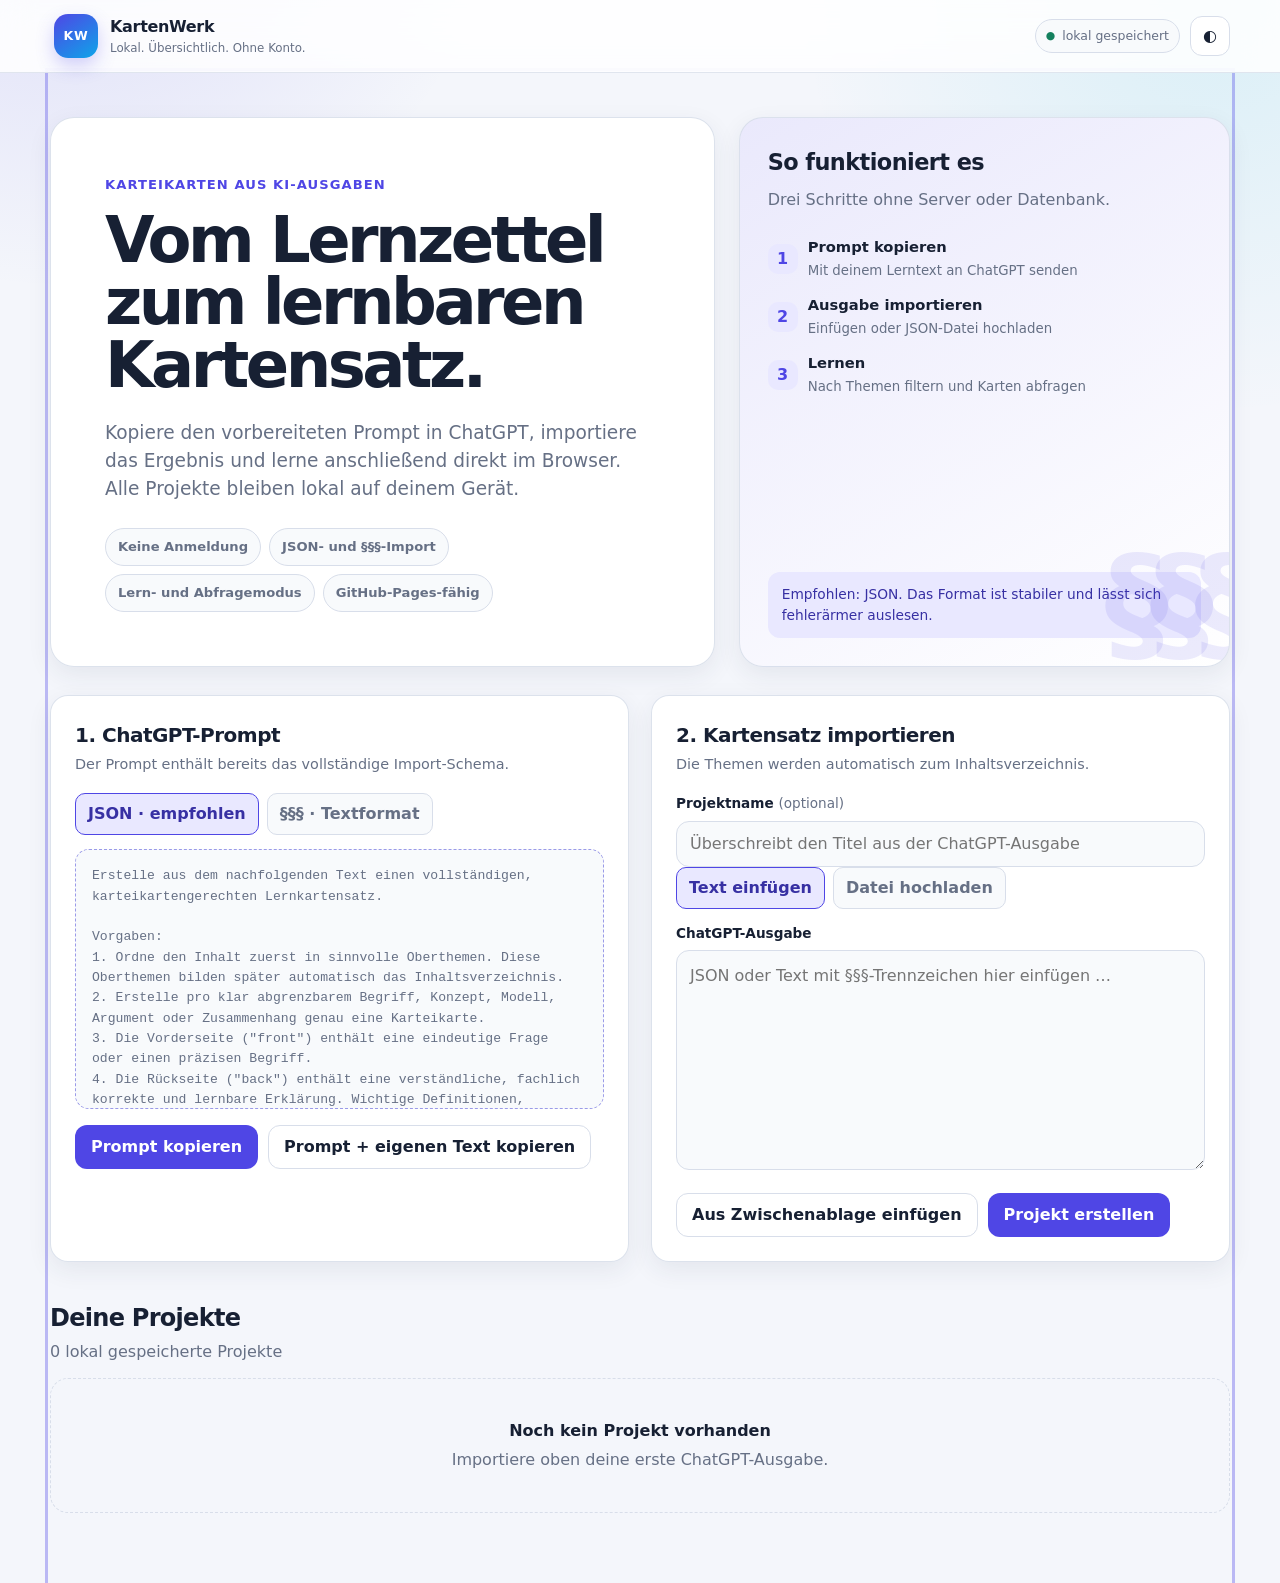
==== index.html @ 31caf68a "Add files via upload" ====
<!doctype html>
<html lang="de">
<head>
  <meta charset="utf-8">
  <meta name="viewport" content="width=device-width, initial-scale=1">
  <meta name="theme-color" content="#111827">
  <meta name="description" content="Lokale Karteikarten aus ChatGPT-Ausgaben erstellen, ordnen und lernen.">
  <title>KartenWerk – lokale Karteikarten</title>
  <link rel="stylesheet" href="styles.css">
</head>
<body>
  <div class="app-shell">
    <header class="topbar">
      <button class="brand" id="homeButton" type="button" aria-label="Zur Startseite">
        <span class="brand-mark" aria-hidden="true">KW</span>
        <span>
          <strong>KartenWerk</strong>
          <small>Lokal. Übersichtlich. Ohne Konto.</small>
        </span>
      </button>
      <div class="topbar-actions">
        <span class="storage-badge" title="Alle Daten bleiben in diesem Browser">
          <span aria-hidden="true">●</span> lokal gespeichert
        </span>
        <button class="icon-button" id="themeToggle" type="button" aria-label="Farbschema wechseln" title="Farbschema wechseln">◐</button>
      </div>
    </header>

    <main id="app" tabindex="-1"></main>
  </div>

  <div class="toast-region" id="toastRegion" aria-live="polite" aria-atomic="true"></div>

  <dialog id="confirmDialog" class="dialog">
    <form method="dialog" class="dialog-card">
      <h2 id="confirmTitle">Bestätigen</h2>
      <p id="confirmMessage"></p>
      <div class="dialog-actions">
        <button class="button ghost" value="cancel">Abbrechen</button>
        <button class="button danger" value="confirm">Löschen</button>
      </div>
    </form>
  </dialog>

  <noscript>
    <div class="noscript">Diese Anwendung benötigt JavaScript.</div>
  </noscript>
  <script src="app.js" defer></script>
</body>
</html>
---- styles.css ----
:root {
  color-scheme: light;
  --bg: #f4f6fb;
  --surface: #ffffff;
  --surface-2: #eef2ff;
  --surface-3: #f8fafc;
  --text: #172033;
  --muted: #667085;
  --line: #d8deea;
  --primary: #4f46e5;
  --primary-strong: #3730a3;
  --primary-soft: #e9e8ff;
  --success: #14805e;
  --success-soft: #e5f7f0;
  --danger: #c23b45;
  --danger-soft: #fff0f1;
  --warning: #9a6700;
  --warning-soft: #fff7d6;
  --shadow: 0 18px 50px rgba(37, 48, 80, 0.10);
  --shadow-soft: 0 8px 24px rgba(37, 48, 80, 0.08);
  --radius-xl: 24px;
  --radius-lg: 18px;
  --radius-md: 13px;
  --radius-sm: 9px;
  --content: 1180px;
  --transition: 180ms ease;
}

:root[data-theme="dark"] {
  color-scheme: dark;
  --bg: #0e1420;
  --surface: #151d2c;
  --surface-2: #20274a;
  --surface-3: #111827;
  --text: #f3f5fa;
  --muted: #aab3c5;
  --line: #303a4f;
  --primary: #8b83ff;
  --primary-strong: #b9b4ff;
  --primary-soft: #29265b;
  --success: #58d0a6;
  --success-soft: #153c32;
  --danger: #ff8690;
  --danger-soft: #48242a;
  --warning: #ffd166;
  --warning-soft: #443914;
  --shadow: 0 18px 50px rgba(0, 0, 0, 0.28);
  --shadow-soft: 0 8px 24px rgba(0, 0, 0, 0.20);
}

* { box-sizing: border-box; }
html { min-height: 100%; scroll-behavior: smooth; }
body {
  min-height: 100vh;
  margin: 0;
  background:
    radial-gradient(circle at 5% -10%, color-mix(in srgb, var(--primary) 16%, transparent), transparent 28rem),
    radial-gradient(circle at 95% 0%, color-mix(in srgb, #06b6d4 11%, transparent), transparent 26rem),
    var(--bg);
  color: var(--text);
  font-family: Inter, ui-sans-serif, system-ui, -apple-system, BlinkMacSystemFont, "Segoe UI", sans-serif;
  line-height: 1.5;
}
button, input, textarea, select { font: inherit; }
button { color: inherit; }
button:focus-visible, input:focus-visible, textarea:focus-visible, select:focus-visible, [tabindex]:focus-visible {
  outline: 3px solid color-mix(in srgb, var(--primary) 35%, transparent);
  outline-offset: 2px;
}

.app-shell { min-height: 100vh; }
.topbar {
  position: sticky;
  z-index: 30;
  top: 0;
  display: flex;
  align-items: center;
  justify-content: space-between;
  min-height: 72px;
  padding: 10px max(20px, calc((100vw - var(--content)) / 2));
  border-bottom: 1px solid color-mix(in srgb, var(--line) 78%, transparent);
  background: color-mix(in srgb, var(--surface) 86%, transparent);
  backdrop-filter: blur(16px);
}
.brand {
  display: flex;
  align-items: center;
  gap: 12px;
  padding: 4px;
  border: 0;
  background: none;
  cursor: pointer;
  text-align: left;
}
.brand-mark {
  display: grid;
  width: 44px;
  height: 44px;
  place-items: center;
  border-radius: 14px;
  background: linear-gradient(145deg, var(--primary), #0ea5e9);
  color: white;
  font-size: 0.78rem;
  font-weight: 900;
  letter-spacing: 0.06em;
  box-shadow: 0 8px 18px color-mix(in srgb, var(--primary) 25%, transparent);
}
.brand strong, .brand small { display: block; }
.brand strong { font-size: 1rem; letter-spacing: -0.02em; }
.brand small { margin-top: 1px; color: var(--muted); font-size: 0.74rem; }
.topbar-actions { display: flex; align-items: center; gap: 10px; }
.storage-badge {
  display: inline-flex;
  align-items: center;
  gap: 7px;
  padding: 7px 10px;
  border: 1px solid var(--line);
  border-radius: 999px;
  background: var(--surface-3);
  color: var(--muted);
  font-size: 0.78rem;
}
.storage-badge span { color: var(--success); font-size: 0.68rem; }
.icon-button {
  display: grid;
  width: 40px;
  height: 40px;
  place-items: center;
  border: 1px solid var(--line);
  border-radius: 12px;
  background: var(--surface);
  cursor: pointer;
  transition: transform var(--transition), border-color var(--transition), background var(--transition);
}
.icon-button:hover { transform: translateY(-1px); border-color: var(--primary); background: var(--primary-soft); }

main {
  width: min(var(--content), calc(100% - 32px));
  margin: 0 auto;
  padding: 44px 0 70px;
}

.hero {
  display: grid;
  grid-template-columns: minmax(0, 1.15fr) minmax(300px, 0.85fr);
  gap: 24px;
  align-items: stretch;
  margin-bottom: 28px;
}
.hero-copy, .hero-card, .panel, .project-card, .study-shell {
  border: 1px solid color-mix(in srgb, var(--line) 88%, transparent);
  background: color-mix(in srgb, var(--surface) 97%, transparent);
  box-shadow: var(--shadow-soft);
}
.hero-copy {
  padding: clamp(28px, 5vw, 54px);
  border-radius: var(--radius-xl);
}
.eyebrow {
  display: inline-flex;
  gap: 7px;
  align-items: center;
  margin: 0 0 14px;
  color: var(--primary);
  font-size: 0.82rem;
  font-weight: 800;
  letter-spacing: 0.08em;
  text-transform: uppercase;
}
.hero h1 {
  max-width: 780px;
  margin: 0;
  font-size: clamp(2.1rem, 5vw, 4.6rem);
  line-height: 0.98;
  letter-spacing: -0.055em;
}
.hero-copy > p:not(.eyebrow) {
  max-width: 670px;
  margin: 22px 0 0;
  color: var(--muted);
  font-size: clamp(1rem, 1.6vw, 1.16rem);
}
.hero-pills { display: flex; flex-wrap: wrap; gap: 8px; margin-top: 26px; }
.pill {
  padding: 8px 12px;
  border: 1px solid var(--line);
  border-radius: 999px;
  background: var(--surface-3);
  color: var(--muted);
  font-size: 0.82rem;
  font-weight: 700;
}
.hero-card {
  position: relative;
  overflow: hidden;
  display: flex;
  min-height: 310px;
  flex-direction: column;
  justify-content: space-between;
  padding: 28px;
  border-radius: var(--radius-xl);
  background:
    linear-gradient(150deg, color-mix(in srgb, var(--primary) 12%, var(--surface)), var(--surface));
}
.hero-card::after {
  content: "§§§";
  position: absolute;
  right: -10px;
  bottom: -34px;
  color: color-mix(in srgb, var(--primary) 11%, transparent);
  font-size: 8rem;
  font-weight: 900;
  letter-spacing: -0.15em;
  pointer-events: none;
}
.hero-card h2 { margin: 0 0 8px; font-size: 1.4rem; letter-spacing: -0.025em; }
.hero-card p { margin: 0; color: var(--muted); }
.flow-list { display: grid; gap: 12px; margin-top: 24px; }
.flow-item { display: grid; grid-template-columns: 30px 1fr; gap: 10px; align-items: center; }
.flow-number {
  display: grid;
  width: 30px;
  height: 30px;
  place-items: center;
  border-radius: 10px;
  background: var(--primary-soft);
  color: var(--primary);
  font-weight: 900;
}
.flow-item strong { display: block; font-size: 0.92rem; }
.flow-item small { color: var(--muted); }

.grid-2 { display: grid; grid-template-columns: repeat(2, minmax(0, 1fr)); gap: 22px; }
.panel { padding: 24px; border-radius: var(--radius-lg); }
.panel-header { display: flex; align-items: flex-start; justify-content: space-between; gap: 16px; margin-bottom: 18px; }
.panel-header h2, .panel-header h3 { margin: 0; font-size: 1.25rem; letter-spacing: -0.025em; }
.panel-header p { margin: 4px 0 0; color: var(--muted); font-size: 0.9rem; }
.label { display: block; margin-bottom: 7px; font-size: 0.85rem; font-weight: 800; }
.input, .textarea, .select {
  width: 100%;
  border: 1px solid var(--line);
  border-radius: var(--radius-md);
  background: var(--surface-3);
  color: var(--text);
  transition: border-color var(--transition), box-shadow var(--transition), background var(--transition);
}
.input, .select { min-height: 46px; padding: 10px 13px; }
.textarea { min-height: 220px; resize: vertical; padding: 13px; line-height: 1.55; }
.input:hover, .textarea:hover, .select:hover { border-color: color-mix(in srgb, var(--primary) 45%, var(--line)); }
.input:focus, .textarea:focus, .select:focus { border-color: var(--primary); background: var(--surface); }
.field + .field { margin-top: 15px; }
.field-help { margin: 7px 0 0; color: var(--muted); font-size: 0.8rem; }

.button-row { display: flex; flex-wrap: wrap; gap: 10px; margin-top: 16px; }
.button {
  display: inline-flex;
  min-height: 43px;
  align-items: center;
  justify-content: center;
  gap: 8px;
  padding: 9px 15px;
  border: 1px solid transparent;
  border-radius: 12px;
  background: var(--primary);
  color: white;
  font-weight: 800;
  cursor: pointer;
  text-decoration: none;
  transition: transform var(--transition), filter var(--transition), background var(--transition), border-color var(--transition);
}
.button:hover { transform: translateY(-1px); filter: brightness(1.05); }
.button:active { transform: translateY(0); }
.button.secondary { background: var(--text); color: var(--surface); }
.button.ghost { border-color: var(--line); background: var(--surface); color: var(--text); }
.button.soft { background: var(--primary-soft); color: var(--primary-strong); }
.button.success { background: var(--success); }
.button.danger { background: var(--danger); }
.button.small { min-height: 36px; padding: 7px 11px; border-radius: 10px; font-size: 0.84rem; }
.button:disabled { opacity: 0.48; cursor: not-allowed; transform: none; filter: none; }

.prompt-preview {
  position: relative;
  max-height: 260px;
  overflow: auto;
  padding: 16px;
  border: 1px dashed color-mix(in srgb, var(--primary) 45%, var(--line));
  border-radius: 14px;
  background: var(--surface-3);
  color: var(--muted);
  font: 0.82rem/1.55 ui-monospace, SFMono-Regular, Menlo, Consolas, monospace;
  white-space: pre-wrap;
}
.import-tabs { display: flex; gap: 8px; margin-bottom: 14px; }
.tab-button {
  padding: 8px 12px;
  border: 1px solid var(--line);
  border-radius: 10px;
  background: var(--surface-3);
  color: var(--muted);
  font-weight: 800;
  cursor: pointer;
}
.tab-button.active { border-color: var(--primary); background: var(--primary-soft); color: var(--primary-strong); }
.dropzone {
  display: grid;
  min-height: 220px;
  place-items: center;
  padding: 28px;
  border: 2px dashed var(--line);
  border-radius: 16px;
  background: var(--surface-3);
  text-align: center;
  cursor: pointer;
  transition: border-color var(--transition), background var(--transition);
}
.dropzone.dragging, .dropzone:hover { border-color: var(--primary); background: var(--primary-soft); }
.dropzone strong { display: block; margin-bottom: 5px; }
.dropzone span { color: var(--muted); font-size: 0.86rem; }
.hidden { display: none !important; }

.section-heading { display: flex; align-items: flex-end; justify-content: space-between; gap: 16px; margin: 38px 0 14px; }
.section-heading h2 { margin: 0; font-size: 1.5rem; letter-spacing: -0.03em; }
.section-heading p { margin: 4px 0 0; color: var(--muted); }
.project-grid { display: grid; grid-template-columns: repeat(3, minmax(0, 1fr)); gap: 16px; }
.project-card { display: flex; min-height: 200px; flex-direction: column; padding: 20px; border-radius: var(--radius-lg); }
.project-card-top { display: flex; align-items: flex-start; justify-content: space-between; gap: 12px; }
.project-icon {
  display: grid;
  width: 44px;
  height: 44px;
  place-items: center;
  border-radius: 13px;
  background: var(--primary-soft);
  color: var(--primary);
  font-weight: 900;
}
.project-card h3 { margin: 17px 0 5px; font-size: 1.08rem; letter-spacing: -0.02em; }
.project-meta { margin: 0; color: var(--muted); font-size: 0.84rem; }
.project-card-footer { display: flex; align-items: center; justify-content: space-between; gap: 8px; margin-top: auto; padding-top: 20px; }
.empty-state {
  grid-column: 1 / -1;
  padding: 40px 24px;
  border: 1px dashed var(--line);
  border-radius: var(--radius-lg);
  color: var(--muted);
  text-align: center;
}
.empty-state strong { display: block; margin-bottom: 5px; color: var(--text); }
.kebab {
  width: 34px;
  height: 34px;
  border: 1px solid var(--line);
  border-radius: 10px;
  background: var(--surface-3);
  cursor: pointer;
}

.study-header { display: flex; align-items: flex-start; justify-content: space-between; gap: 20px; margin-bottom: 20px; }
.breadcrumb { margin-bottom: 8px; color: var(--muted); font-size: 0.84rem; }
.breadcrumb button { padding: 0; border: 0; background: none; color: var(--primary); font-weight: 800; cursor: pointer; }
.study-header h1 { margin: 0; font-size: clamp(1.8rem, 4vw, 3rem); letter-spacing: -0.045em; }
.study-header p { margin: 8px 0 0; color: var(--muted); }
.study-layout { display: grid; grid-template-columns: 280px minmax(0, 1fr); gap: 18px; align-items: start; }
.sidebar {
  position: sticky;
  top: 92px;
  overflow: hidden;
  border: 1px solid var(--line);
  border-radius: var(--radius-lg);
  background: var(--surface);
  box-shadow: var(--shadow-soft);
}
.sidebar-head { padding: 17px 17px 12px; border-bottom: 1px solid var(--line); }
.sidebar-head strong { display: block; }
.sidebar-head small { color: var(--muted); }
.toc { max-height: calc(100vh - 230px); overflow: auto; padding: 10px; }
.toc-button {
  display: flex;
  width: 100%;
  align-items: center;
  justify-content: space-between;
  gap: 10px;
  padding: 10px 11px;
  border: 0;
  border-radius: 11px;
  background: transparent;
  color: var(--muted);
  cursor: pointer;
  text-align: left;
}
.toc-button:hover { background: var(--surface-3); color: var(--text); }
.toc-button.active { background: var(--primary-soft); color: var(--primary-strong); font-weight: 800; }
.count-badge { min-width: 26px; padding: 2px 7px; border-radius: 999px; background: color-mix(in srgb, var(--line) 65%, transparent); font-size: 0.75rem; text-align: center; }
.study-shell { padding: clamp(18px, 3vw, 28px); border-radius: var(--radius-xl); }
.study-toolbar { display: flex; flex-wrap: wrap; align-items: center; justify-content: space-between; gap: 12px; margin-bottom: 20px; }
.segmented { display: inline-flex; padding: 4px; border: 1px solid var(--line); border-radius: 13px; background: var(--surface-3); }
.segmented button {
  min-height: 36px;
  padding: 7px 12px;
  border: 0;
  border-radius: 9px;
  background: transparent;
  color: var(--muted);
  font-weight: 800;
  cursor: pointer;
}
.segmented button.active { background: var(--surface); color: var(--text); box-shadow: 0 3px 10px rgba(0,0,0,.08); }
.progress-wrap { flex: 1; min-width: 200px; max-width: 390px; }
.progress-meta { display: flex; justify-content: space-between; margin-bottom: 6px; color: var(--muted); font-size: 0.8rem; }
.progress-track { overflow: hidden; height: 8px; border-radius: 999px; background: var(--surface-3); }
.progress-bar { height: 100%; border-radius: inherit; background: linear-gradient(90deg, var(--primary), #0ea5e9); transition: width 240ms ease; }

.flashcard-stage { perspective: 1300px; }
.flashcard {
  position: relative;
  width: 100%;
  min-height: clamp(360px, 52vh, 540px);
  border: 0;
  background: transparent;
  cursor: pointer;
  transform-style: preserve-3d;
}
.flashcard-inner {
  position: absolute;
  inset: 0;
  transform-style: preserve-3d;
  transition: transform 480ms cubic-bezier(.2,.75,.2,1);
}
.flashcard.flipped .flashcard-inner { transform: rotateY(180deg); }
.card-face {
  position: absolute;
  inset: 0;
  display: flex;
  overflow: auto;
  flex-direction: column;
  align-items: center;
  justify-content: center;
  padding: clamp(28px, 6vw, 70px);
  border: 1px solid var(--line);
  border-radius: 22px;
  background:
    radial-gradient(circle at 90% 0%, color-mix(in srgb, var(--primary) 12%, transparent), transparent 18rem),
    var(--surface);
  box-shadow: var(--shadow);
  backface-visibility: hidden;
  text-align: center;
}
.card-face.back { transform: rotateY(180deg); background: radial-gradient(circle at 10% 0%, color-mix(in srgb, #06b6d4 12%, transparent), transparent 18rem), var(--surface); }
.card-kicker { margin-bottom: 16px; color: var(--primary); font-size: 0.78rem; font-weight: 900; letter-spacing: 0.1em; text-transform: uppercase; }
.card-face h2 { max-width: 760px; margin: 0; font-size: clamp(1.8rem, 5vw, 3.7rem); line-height: 1.1; letter-spacing: -0.04em; }
.card-answer { max-width: 820px; color: var(--text); font-size: clamp(1rem, 2.1vw, 1.28rem); text-align: left; white-space: pre-wrap; }
.card-answer p { margin: 0 0 0.9em; }
.card-answer ul, .card-answer ol { padding-left: 1.3em; }
.card-hint { position: absolute; right: 18px; bottom: 16px; color: var(--muted); font-size: 0.78rem; }
.learn-card .card-face { align-items: flex-start; justify-content: flex-start; text-align: left; }
.learn-card .card-face h2 { margin-bottom: 26px; font-size: clamp(1.7rem, 4vw, 3rem); }
.learn-card .card-answer { max-width: none; width: 100%; }
.study-nav { display: grid; grid-template-columns: 1fr auto 1fr; gap: 10px; align-items: center; margin-top: 18px; }
.study-nav .button:last-child { justify-self: end; }
.card-position { color: var(--muted); font-size: 0.86rem; font-weight: 800; }
.rating-row { display: flex; justify-content: center; gap: 10px; margin-top: 14px; }
.rating-row .button { min-width: 128px; }
.no-cards { display: grid; min-height: 420px; place-items: center; color: var(--muted); text-align: center; }

.manage-list { display: grid; gap: 10px; margin-top: 14px; }
.manage-item {
  display: grid;
  grid-template-columns: minmax(0, 1fr) auto;
  gap: 12px;
  align-items: center;
  padding: 13px 14px;
  border: 1px solid var(--line);
  border-radius: 13px;
  background: var(--surface-3);
}
.manage-item strong, .manage-item small { display: block; }
.manage-item small { margin-top: 2px; overflow: hidden; color: var(--muted); text-overflow: ellipsis; white-space: nowrap; }
.stats-row { display: grid; grid-template-columns: repeat(3, 1fr); gap: 10px; margin-top: 18px; }
.stat { padding: 14px; border: 1px solid var(--line); border-radius: 13px; background: var(--surface-3); }
.stat strong { display: block; font-size: 1.35rem; }
.stat span { color: var(--muted); font-size: 0.78rem; }

.notice { padding: 12px 14px; border-radius: 12px; font-size: 0.86rem; }
.notice.info { background: var(--primary-soft); color: var(--primary-strong); }
.notice.warning { background: var(--warning-soft); color: var(--warning); }
.notice.success { background: var(--success-soft); color: var(--success); }
.code-inline { padding: 2px 6px; border-radius: 6px; background: var(--surface-3); font: 0.9em ui-monospace, monospace; }

.toast-region { position: fixed; z-index: 100; right: 18px; bottom: 18px; display: grid; gap: 9px; width: min(360px, calc(100% - 36px)); }
.toast { padding: 12px 14px; border: 1px solid var(--line); border-radius: 12px; background: var(--surface); box-shadow: var(--shadow); animation: toast-in 220ms ease both; }
.toast strong { display: block; font-size: 0.88rem; }
.toast span { color: var(--muted); font-size: 0.8rem; }
@keyframes toast-in { from { opacity: 0; transform: translateY(8px); } }

.dialog { width: min(460px, calc(100% - 28px)); padding: 0; border: 0; border-radius: 20px; background: transparent; }
.dialog::backdrop { background: rgba(8, 12, 22, 0.56); backdrop-filter: blur(4px); }
.dialog-card { padding: 24px; border: 1px solid var(--line); border-radius: 20px; background: var(--surface); color: var(--text); box-shadow: var(--shadow); }
.dialog-card h2 { margin: 0 0 8px; }
.dialog-card p { margin: 0; color: var(--muted); }
.dialog-actions { display: flex; justify-content: flex-end; gap: 9px; margin-top: 22px; }
.noscript { margin: 20px; padding: 16px; background: var(--danger-soft); color: var(--danger); }

@media (max-width: 960px) {
  .hero, .grid-2 { grid-template-columns: 1fr; }
  .project-grid { grid-template-columns: repeat(2, minmax(0, 1fr)); }
  .study-layout { grid-template-columns: 1fr; }
  .sidebar { position: static; }
  .toc { display: flex; max-height: none; overflow-x: auto; padding: 8px; }
  .toc-button { min-width: max-content; }
}

@media (max-width: 640px) {
  main { width: min(100% - 20px, var(--content)); padding-top: 20px; }
  .topbar { min-height: 62px; padding: 8px 10px; }
  .brand small, .storage-badge { display: none; }
  .hero-copy, .hero-card, .panel, .study-shell { padding: 18px; border-radius: 18px; }
  .hero h1 { font-size: 2.45rem; }
  .project-grid { grid-template-columns: 1fr; }
  .study-header { align-items: stretch; flex-direction: column; }
  .study-header .button-row { margin-top: 0; }
  .study-toolbar { align-items: stretch; flex-direction: column; }
  .progress-wrap { max-width: none; }
  .flashcard { min-height: 470px; }
  .card-face { padding: 26px 20px 50px; }
  .card-face h2 { font-size: 2rem; }
  .study-nav { grid-template-columns: 1fr 1fr; }
  .study-nav .card-position { grid-column: 1 / -1; grid-row: 1; text-align: center; }
  .study-nav .button:last-child { justify-self: stretch; }
  .study-nav .button { width: 100%; }
  .rating-row { flex-direction: column; }
  .rating-row .button { width: 100%; }
  .stats-row { grid-template-columns: 1fr; }
}

@media (prefers-reduced-motion: reduce) {
  *, *::before, *::after { scroll-behavior: auto !important; transition-duration: 0.01ms !important; animation-duration: 0.01ms !important; animation-iteration-count: 1 !important; }
}
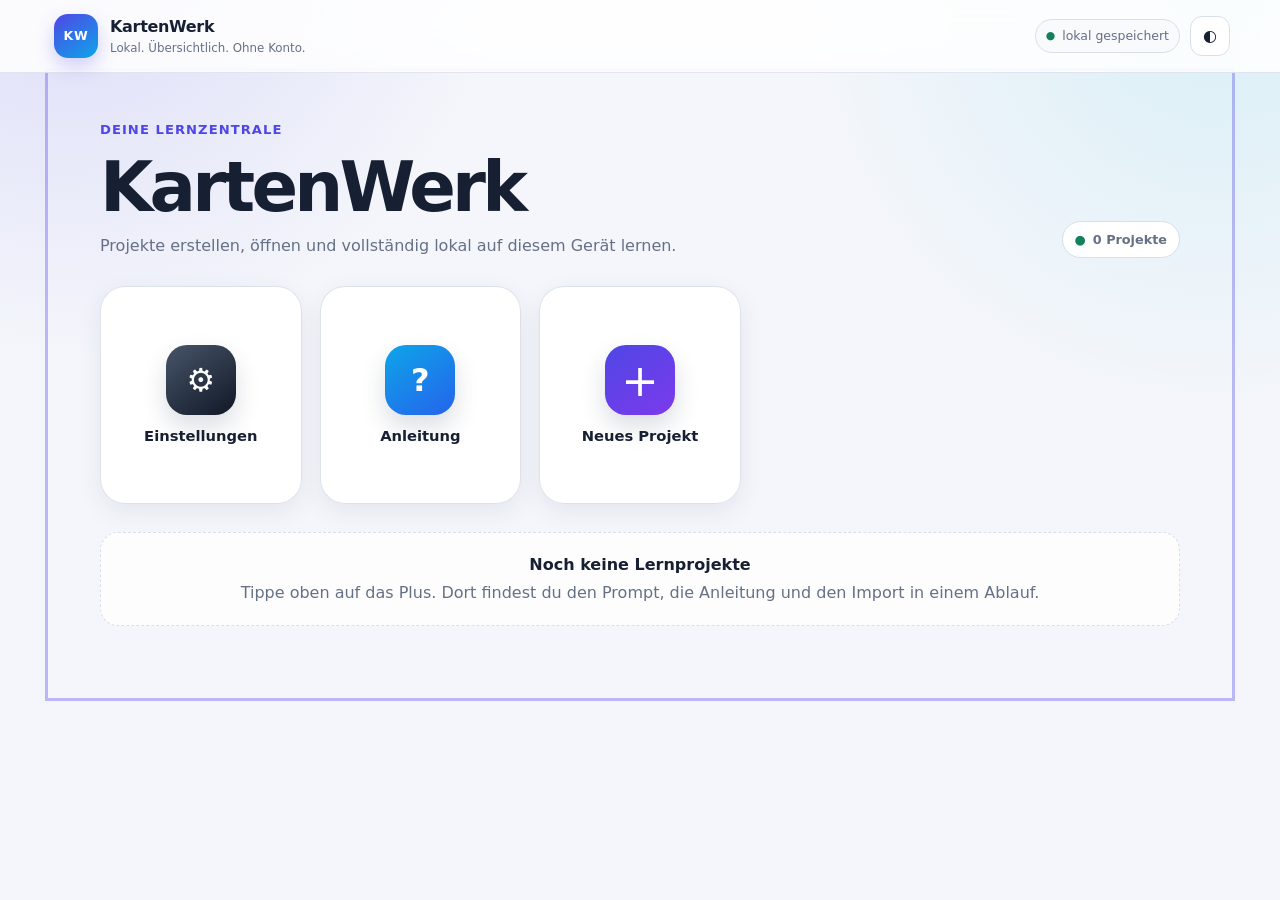
==== commit c94999a9: "add" ====
--- a/index.html
+++ b/index.html
@@ -3,9 +3,14 @@
 <head>
   <meta charset="utf-8">
   <meta name="viewport" content="width=device-width, initial-scale=1">
-  <meta name="theme-color" content="#111827">
+  <meta name="theme-color" content="#4f46e5">
+  <meta name="apple-mobile-web-app-capable" content="yes">
+  <meta name="apple-mobile-web-app-status-bar-style" content="default">
+  <meta name="apple-mobile-web-app-title" content="KartenWerk">
   <meta name="description" content="Lokale Karteikarten aus ChatGPT-Ausgaben erstellen, ordnen und lernen.">
   <title>KartenWerk – lokale Karteikarten</title>
+  <link rel="manifest" href="manifest.webmanifest">
+  <link rel="icon" href="icon.svg" type="image/svg+xml">
   <link rel="stylesheet" href="styles.css">
 </head>
 <body>
@@ -31,6 +36,8 @@
 
   <div class="toast-region" id="toastRegion" aria-live="polite" aria-atomic="true"></div>
 
+  <dialog id="appDialog" class="app-dialog" aria-labelledby="appDialogTitle"></dialog>
+
   <dialog id="confirmDialog" class="dialog">
     <form method="dialog" class="dialog-card">
       <h2 id="confirmTitle">Bestätigen</h2>
--- a/styles.css
+++ b/styles.css
@@ -535,3 +535,338 @@
 @media (prefers-reduced-motion: reduce) {
   *, *::before, *::after { scroll-behavior: auto !important; transition-duration: 0.01ms !important; animation-duration: 0.01ms !important; animation-iteration-count: 1 !important; }
 }
+
+/* Mobile-first Startbildschirm */
+.home-screen { max-width: 1080px; margin: 0 auto; }
+.home-header {
+  display: flex;
+  align-items: flex-end;
+  justify-content: space-between;
+  gap: 20px;
+  margin-bottom: 28px;
+}
+.home-header h1 {
+  margin: 0;
+  font-size: clamp(2.2rem, 6vw, 4.3rem);
+  line-height: .98;
+  letter-spacing: -.055em;
+}
+.home-header > div > p:last-child { max-width: 650px; margin: 13px 0 0; color: var(--muted); }
+.home-storage {
+  flex: 0 0 auto;
+  display: inline-flex;
+  align-items: center;
+  gap: 7px;
+  padding: 8px 12px;
+  border: 1px solid var(--line);
+  border-radius: 999px;
+  background: var(--surface);
+  color: var(--muted);
+  font-size: .8rem;
+  font-weight: 800;
+}
+.home-storage span { color: var(--success); }
+.app-grid {
+  display: grid;
+  grid-template-columns: repeat(5, minmax(0, 1fr));
+  gap: 18px;
+  align-items: start;
+}
+.app-tile {
+  position: relative;
+  display: flex;
+  width: 100%;
+  min-width: 0;
+  aspect-ratio: 1 / 1.08;
+  flex-direction: column;
+  align-items: center;
+  justify-content: center;
+  gap: 12px;
+  padding: 14px 10px;
+  border: 1px solid color-mix(in srgb, var(--line) 88%, transparent);
+  border-radius: 25px;
+  background: color-mix(in srgb, var(--surface) 97%, transparent);
+  box-shadow: var(--shadow-soft);
+  cursor: pointer;
+  text-align: center;
+  -webkit-tap-highlight-color: transparent;
+  touch-action: manipulation;
+  transition: transform var(--transition), border-color var(--transition), box-shadow var(--transition);
+}
+.app-tile:hover { transform: translateY(-3px); border-color: color-mix(in srgb, var(--primary) 48%, var(--line)); box-shadow: var(--shadow); }
+.app-tile:active { transform: scale(.975); }
+.tile-icon {
+  display: grid;
+  width: clamp(54px, 6vw, 70px);
+  height: clamp(54px, 6vw, 70px);
+  place-items: center;
+  border-radius: 21px;
+  color: white;
+  font-size: clamp(1.5rem, 3vw, 2rem);
+  font-weight: 900;
+  box-shadow: 0 12px 24px rgba(37, 48, 80, .16);
+}
+.tile-icon-settings { background: linear-gradient(145deg, #475569, #111827); }
+.tile-icon-help { background: linear-gradient(145deg, #0ea5e9, #2563eb); }
+.tile-icon-add { background: linear-gradient(145deg, var(--primary), #7c3aed); font-size: 2.8rem; font-weight: 400; }
+.tile-title {
+  display: -webkit-box;
+  overflow: hidden;
+  max-width: 100%;
+  color: var(--text);
+  font-size: .92rem;
+  font-weight: 850;
+  line-height: 1.18;
+  overflow-wrap: anywhere;
+  -webkit-box-orient: vertical;
+  -webkit-line-clamp: 2;
+}
+.tile-meta {
+  display: -webkit-box;
+  overflow: hidden;
+  color: var(--muted);
+  font-size: .72rem;
+  line-height: 1.25;
+  -webkit-box-orient: vertical;
+  -webkit-line-clamp: 2;
+}
+.app-project { position: relative; min-width: 0; }
+.app-project .app-tile { height: 100%; }
+.project-tile { justify-content: flex-start; padding-top: 19px; }
+.project-tile-icon { color: white; letter-spacing: .03em; }
+.project-tone-1 .project-tile-icon { background: linear-gradient(145deg, #4f46e5, #7c3aed); }
+.project-tone-2 .project-tile-icon { background: linear-gradient(145deg, #0284c7, #06b6d4); }
+.project-tone-3 .project-tile-icon { background: linear-gradient(145deg, #059669, #22c55e); }
+.project-tone-4 .project-tile-icon { background: linear-gradient(145deg, #d97706, #f59e0b); }
+.project-tone-5 .project-tile-icon { background: linear-gradient(145deg, #db2777, #f43f5e); }
+.project-tone-6 .project-tile-icon { background: linear-gradient(145deg, #475569, #0f172a); }
+.project-tile-menu {
+  position: absolute;
+  z-index: 2;
+  top: 8px;
+  right: 8px;
+  display: grid;
+  width: 32px;
+  height: 32px;
+  place-items: center;
+  border: 1px solid var(--line);
+  border-radius: 50%;
+  background: color-mix(in srgb, var(--surface) 92%, transparent);
+  color: var(--muted);
+  font-size: 1.25rem;
+  cursor: pointer;
+  -webkit-tap-highlight-color: transparent;
+}
+.project-tile-menu:hover { color: var(--danger); border-color: var(--danger); }
+.home-empty-hint {
+  margin-top: 28px;
+  padding: 20px;
+  border: 1px dashed var(--line);
+  border-radius: 18px;
+  background: color-mix(in srgb, var(--surface) 78%, transparent);
+  color: var(--muted);
+  text-align: center;
+}
+.home-empty-hint strong { display: block; margin-bottom: 4px; color: var(--text); }
+
+/* App-Dialoge */
+.app-dialog {
+  width: min(920px, calc(100% - 28px));
+  max-width: none;
+  max-height: min(92dvh, 900px);
+  overflow: auto;
+  padding: 0;
+  border: 0;
+  border-radius: 24px;
+  background: transparent;
+  color: var(--text);
+}
+.app-dialog::backdrop { background: rgba(8, 12, 22, .62); backdrop-filter: blur(5px); }
+.app-dialog-card {
+  overflow: hidden;
+  padding: 26px;
+  border: 1px solid var(--line);
+  border-radius: 24px;
+  background: var(--surface);
+  box-shadow: var(--shadow);
+}
+.compact-dialog { width: min(620px, calc(100% - 28px)); }
+.dialog-header {
+  display: flex;
+  align-items: flex-start;
+  justify-content: space-between;
+  gap: 18px;
+  margin-bottom: 24px;
+}
+.dialog-header h2 { margin: 0; font-size: clamp(1.65rem, 4vw, 2.3rem); letter-spacing: -.04em; }
+.dialog-header .eyebrow { margin-bottom: 5px; }
+.dialog-close {
+  flex: 0 0 auto;
+  display: grid;
+  width: 44px;
+  height: 44px;
+  place-items: center;
+  border: 1px solid var(--line);
+  border-radius: 14px;
+  background: var(--surface-3);
+  color: var(--muted);
+  font-size: 1.65rem;
+  line-height: 1;
+  cursor: pointer;
+}
+.dialog-close:hover { color: var(--text); border-color: var(--primary); }
+.sticky-dialog-header { position: sticky; z-index: 5; top: -26px; padding: 22px 0 15px; background: var(--surface); }
+.settings-section + .settings-section { margin-top: 26px; padding-top: 24px; border-top: 1px solid var(--line); }
+.settings-section h3 { margin: 0 0 8px; }
+.settings-section p { margin: 0 0 16px; color: var(--muted); }
+.theme-choice, .format-choice { display: grid; grid-template-columns: repeat(2, minmax(0, 1fr)); gap: 10px; }
+.choice-button {
+  min-height: 48px;
+  padding: 10px 14px;
+  border: 1px solid var(--line);
+  border-radius: 13px;
+  background: var(--surface-3);
+  color: var(--muted);
+  font-weight: 850;
+  cursor: pointer;
+}
+.choice-button.active { border-color: var(--primary); background: var(--primary-soft); color: var(--primary-strong); }
+.settings-actions { display: grid; gap: 10px; }
+.settings-actions .button, .file-button { width: 100%; }
+.file-button { cursor: pointer; }
+.full-width { width: 100%; margin-top: 18px; }
+.instruction-list { display: grid; gap: 12px; margin-bottom: 18px; }
+.instruction-card {
+  display: grid;
+  grid-template-columns: 42px minmax(0, 1fr);
+  gap: 13px;
+  align-items: start;
+  padding: 16px;
+  border: 1px solid var(--line);
+  border-radius: 16px;
+  background: var(--surface-3);
+}
+.instruction-card > span, .flow-step-number {
+  display: grid;
+  width: 38px;
+  height: 38px;
+  place-items: center;
+  border-radius: 12px;
+  background: var(--primary-soft);
+  color: var(--primary-strong);
+  font-weight: 900;
+}
+.instruction-card h3 { margin: 0 0 4px; }
+.instruction-card p { margin: 0; color: var(--muted); }
+.create-dialog-card { padding: 26px 30px 32px; }
+.create-flow { display: grid; gap: 18px; }
+.flow-step {
+  display: grid;
+  grid-template-columns: 42px minmax(0, 1fr);
+  gap: 16px;
+  padding: 20px;
+  border: 1px solid var(--line);
+  border-radius: 19px;
+  background: var(--surface-3);
+}
+.flow-step-content { min-width: 0; }
+.flow-step h3 { margin: 2px 0 5px; font-size: 1.15rem; }
+.flow-step-content > p { margin: 0 0 15px; color: var(--muted); }
+.prompt-details { margin-top: 14px; }
+.prompt-details summary { padding: 11px 13px; border: 1px solid var(--line); border-radius: 12px; background: var(--surface); font-weight: 850; cursor: pointer; }
+.prompt-details[open] summary { margin-bottom: 10px; }
+.prompt-details .prompt-preview { max-height: 280px; margin: 0; background: var(--surface); }
+.optional { color: var(--muted); font-weight: 500; }
+.source-textarea { min-height: 120px; }
+.import-textarea { min-height: 220px; }
+.dropzone-icon { display: grid; width: 50px; height: 50px; margin: 0 auto 12px; place-items: center; border-radius: 16px; background: var(--primary-soft); color: var(--primary); font-size: 1.8rem; font-weight: 900; }
+.mobile-dropzone { min-height: 190px; }
+.import-step .import-tabs { margin-top: 16px; }
+
+/* zusätzliche mobile Lernoptimierung */
+@media (max-width: 1050px) {
+  .app-grid { grid-template-columns: repeat(4, minmax(0, 1fr)); }
+}
+
+@media (max-width: 760px) {
+  body { padding-bottom: env(safe-area-inset-bottom); }
+  main { width: min(100% - 22px, var(--content)); padding: 24px 0 calc(42px + env(safe-area-inset-bottom)); }
+  .topbar { padding-left: max(10px, env(safe-area-inset-left)); padding-right: max(10px, env(safe-area-inset-right)); }
+  .topbar .icon-button { display: none; }
+  .home-header { align-items: flex-start; flex-direction: column; gap: 12px; margin-bottom: 20px; }
+  .home-header h1 { font-size: 2.55rem; }
+  .home-header > div > p:last-child { font-size: .92rem; }
+  .home-storage { align-self: flex-start; }
+  .app-grid { grid-template-columns: repeat(3, minmax(0, 1fr)); gap: 10px; }
+  .app-tile { aspect-ratio: 1 / 1.16; gap: 8px; padding: 10px 6px; border-radius: 19px; }
+  .tile-icon { width: clamp(48px, 15vw, 60px); height: clamp(48px, 15vw, 60px); border-radius: 18px; font-size: 1.55rem; }
+  .tile-icon-add { font-size: 2.35rem; }
+  .tile-title { font-size: clamp(.72rem, 3.1vw, .84rem); }
+  .tile-meta { font-size: .64rem; }
+  .project-tile { padding-top: 14px; }
+  .project-tile-menu { top: 5px; right: 5px; width: 28px; height: 28px; font-size: 1.05rem; }
+
+  .app-dialog, .compact-dialog, .create-dialog {
+    width: 100%;
+    height: 100dvh;
+    max-height: 100dvh;
+    margin: 0;
+    border-radius: 0;
+  }
+  .app-dialog-card, .create-dialog-card {
+    min-height: 100dvh;
+    padding: 18px 14px calc(28px + env(safe-area-inset-bottom));
+    border: 0;
+    border-radius: 0;
+  }
+  .dialog-header { margin-bottom: 18px; }
+  .sticky-dialog-header { top: -18px; padding: calc(14px + env(safe-area-inset-top)) 0 12px; }
+  .flow-step { grid-template-columns: 34px minmax(0, 1fr); gap: 10px; padding: 15px 12px; border-radius: 16px; }
+  .flow-step-number, .instruction-card > span { width: 32px; height: 32px; border-radius: 10px; }
+  .format-choice, .theme-choice { gap: 8px; }
+  .choice-button { padding: 9px 8px; font-size: .86rem; }
+  .mobile-stack { display: grid; grid-template-columns: 1fr; }
+  .mobile-stack .button { width: 100%; }
+  .textarea { font-size: 16px; }
+  .mobile-dropzone { min-height: 155px; padding: 20px 12px; }
+  .toast-region { right: 10px; bottom: calc(10px + env(safe-area-inset-bottom)); width: calc(100% - 20px); }
+
+  .study-header h1 { font-size: 2rem; }
+  .study-header .button-row { display: grid; grid-template-columns: repeat(3, minmax(0, 1fr)); gap: 7px; }
+  .study-header .button-row .button { min-width: 0; padding-inline: 7px; font-size: .74rem; }
+  .sidebar { border-radius: 15px; }
+  .sidebar-head { padding: 12px 13px 8px; }
+  .toc { scrollbar-width: none; }
+  .toc::-webkit-scrollbar { display: none; }
+  .toc-button { min-height: 44px; }
+  .study-shell { padding: 14px; }
+  .segmented { display: grid; width: 100%; grid-template-columns: 1fr 1fr; }
+  .segmented button { min-height: 42px; }
+  .flashcard { min-height: min(58dvh, 520px); }
+  .card-face { padding: 24px 17px 48px; border-radius: 18px; }
+  .card-face h2 { font-size: clamp(1.55rem, 7vw, 2.15rem); }
+  .card-answer { font-size: 1rem; line-height: 1.55; }
+  .learn-card .card-face h2 { margin-bottom: 20px; font-size: clamp(1.45rem, 6.5vw, 2rem); }
+  .card-hint { right: 12px; bottom: 12px; }
+  .stats-row { grid-template-columns: repeat(3, 1fr); gap: 6px; }
+  .stat { padding: 10px 6px; text-align: center; }
+  .stat strong { font-size: 1.15rem; }
+  .stat span { font-size: .68rem; }
+}
+
+@media (max-width: 360px) {
+  .app-grid { gap: 7px; }
+  .app-tile { border-radius: 16px; }
+  .tile-icon { width: 45px; height: 45px; border-radius: 15px; }
+  .tile-title { font-size: .68rem; }
+  .tile-meta { display: none; }
+}
+
+@media (prefers-reduced-motion: reduce) {
+  *, *::before, *::after {
+    scroll-behavior: auto !important;
+    transition-duration: 0.01ms !important;
+    animation-duration: 0.01ms !important;
+    animation-iteration-count: 1 !important;
+  }
+}
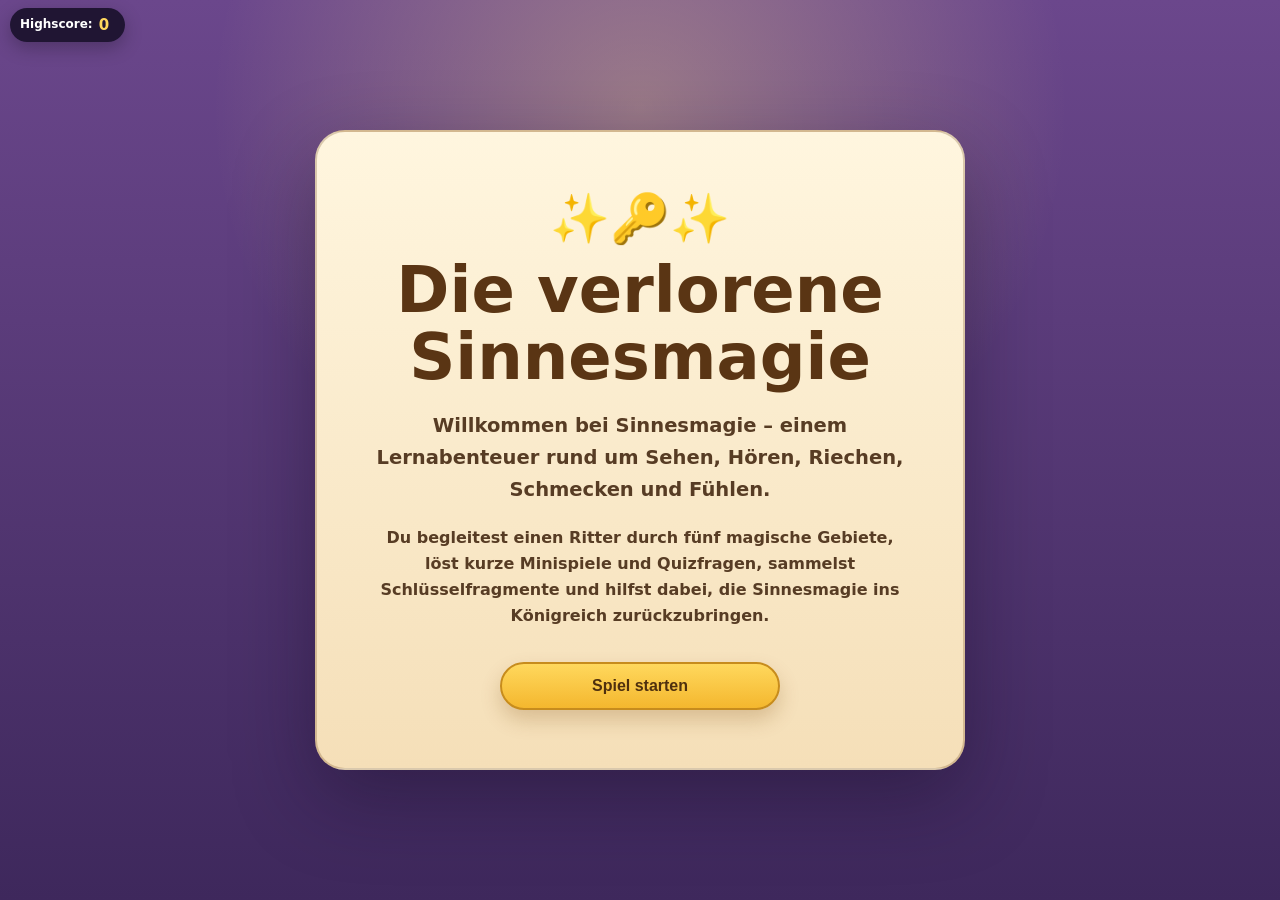
==== commit 229ffae9: "add" ====
--- a/index.html
+++ b/index.html
@@ -1,57 +1,62 @@
 <!doctype html>
-<html lang="de">
+<html lang="de" class="sm-page-loading">
 <head>
   <meta charset="utf-8">
   <meta name="viewport" content="width=device-width, initial-scale=1">
-  <meta name="theme-color" content="#4f46e5">
-  <meta name="apple-mobile-web-app-capable" content="yes">
-  <meta name="apple-mobile-web-app-status-bar-style" content="default">
-  <meta name="apple-mobile-web-app-title" content="KartenWerk">
-  <meta name="description" content="Lokale Karteikarten aus ChatGPT-Ausgaben erstellen, ordnen und lernen.">
-  <title>KartenWerk – lokale Karteikarten</title>
-  <link rel="manifest" href="manifest.webmanifest">
-  <link rel="icon" href="icon.svg" type="image/svg+xml">
-  <link rel="stylesheet" href="styles.css">
+  <title>Die verlorene Sinnesmagie</title>
+  <link rel="stylesheet" href="assets/css/style.css?v=134">
 </head>
-<body>
-  <div class="app-shell">
-    <header class="topbar">
-      <button class="brand" id="homeButton" type="button" aria-label="Zur Startseite">
-        <span class="brand-mark" aria-hidden="true">KW</span>
-        <span>
-          <strong>KartenWerk</strong>
-          <small>Lokal. Übersichtlich. Ohne Konto.</small>
-        </span>
-      </button>
-      <div class="topbar-actions">
-        <span class="storage-badge" title="Alle Daten bleiben in diesem Browser">
-          <span aria-hidden="true">●</span> lokal gespeichert
-        </span>
-        <button class="icon-button" id="themeToggle" type="button" aria-label="Farbschema wechseln" title="Farbschema wechseln">◐</button>
+<body class="cover-page">
+  <div id="globalPageLoader" class="global-page-loader" role="status" aria-live="polite" aria-label="Spiel wird geladen">
+    <div class="global-page-loader-card">
+      <div class="global-page-loader-icon" aria-hidden="true">✨</div>
+      <div class="global-page-loader-title">Spiel wird vorbereitet …</div>
+      <div class="global-page-loader-track"><div id="globalPageLoaderFill" class="global-page-loader-fill"></div></div>
+      <div class="global-page-loader-meta">
+        <span id="globalPageLoaderNote" class="global-page-loader-note">Benötigte Dateien werden geladen.</span>
+        <span id="globalPageLoaderPercent" class="global-page-loader-percent">0 %</span>
       </div>
-    </header>
+    </div>
+  </div>
+  <script src="assets/js/page-loader.js?v=127"></script>
 
-    <main id="app" tabindex="-1"></main>
+  <main class="cover-card cover-card-welcome">
+    <div class="crest">✨🔑✨</div>
+    <h1>Die verlorene Sinnesmagie</h1>
+    <p class="cover-lead">Willkommen bei <strong>Sinnesmagie</strong> – einem Lernabenteuer rund um Sehen, Hören, Riechen, Schmecken und Fühlen.</p>
+    <p>Du begleitest einen Ritter durch fünf magische Gebiete, löst kurze Minispiele und Quizfragen, sammelst Schlüsselfragmente und hilfst dabei, die Sinnesmagie ins Königreich zurückzubringen.</p>
+    <button id="openStartFlow" class="primary-button cover-start-button" type="button">Spiel starten</button>
+  </main>
+
+  <div id="startFlowModal" class="start-flow-modal hidden" aria-hidden="true">
+    <div class="start-flow-card">
+      <section id="nameStep" class="start-flow-step">
+        <h2>Wie heißt du?</h2>
+        <p>Bitte gib deinen Vor- und Nachnamen ein. Im Adminbereich wird der vollständige Name gespeichert. In der öffentlichen Bestenliste erscheint später nur dein Vorname mit dem ersten Buchstaben des Nachnamens.</p>
+        <label for="playerFirstName">Vorname</label>
+        <input id="playerFirstName" maxlength="30" autocomplete="given-name" placeholder="Vorname">
+        <label for="playerLastName">Nachname</label>
+        <input id="playerLastName" maxlength="40" autocomplete="family-name" placeholder="Nachname">
+        <p id="nameStepError" class="start-flow-error hidden">Bitte trage Vor- und Nachnamen ein.</p>
+        <button id="saveFullName" class="primary-button" type="button">Weiter</button>
+      </section>
+
+      <section id="storyChoiceStep" class="start-flow-step hidden">
+        <h2>Wie möchtest du beginnen?</h2>
+        <p>Die Vorgeschichte dauert etwa 1 Minute und 15 Sekunden und erklärt, warum die Sinne aus dem Königreich verschwunden sind.</p>
+        <div class="start-flow-actions">
+          <button id="watchIntroStory" class="primary-button" type="button">Geschichte ansehen</button>
+          <a class="ghost-button" href="game.html">Geschichte überspringen</a>
+        </div>
+      </section>
+    </div>
   </div>
 
-  <div class="toast-region" id="toastRegion" aria-live="polite" aria-atomic="true"></div>
 
-  <dialog id="appDialog" class="app-dialog" aria-labelledby="appDialogTitle"></dialog>
-
-  <dialog id="confirmDialog" class="dialog">
-    <form method="dialog" class="dialog-card">
-      <h2 id="confirmTitle">Bestätigen</h2>
-      <p id="confirmMessage"></p>
-      <div class="dialog-actions">
-        <button class="button ghost" value="cancel">Abbrechen</button>
-        <button class="button danger" value="confirm">Löschen</button>
-      </div>
-    </form>
-  </dialog>
-
-  <noscript>
-    <div class="noscript">Diese Anwendung benötigt JavaScript.</div>
-  </noscript>
-  <script src="app.js" defer></script>
+  <iframe id="introStoryFrame" class="intro-story-frame hidden" src="story.html?embedded=1" title="Vorgeschichte" aria-label="Vorgeschichte"></iframe>
+  <script src="assets/js/cloud-save.js?v=127"></script>
+  <script src="assets/js/score-system.js?v=127"></script>
+  <script src="assets/js/start-flow.js?v=134"></script>
+<script>window.SinnesGameOver={play(){try{const a=new Audio((location.pathname.includes('/levels/')?'../':'')+'assets/audio/gameover.mp3');a.volume=Number(localStorage.getItem('masterVolume')||localStorage.getItem('sinnesmagie-volume')||0.5);a.play().catch(()=>{});}catch{}}};</script>
 </body>
 </html>
--- a/assets/css/style.css
+++ b/assets/css/style.css
@@ -0,0 +1,8262 @@
+:root {
+  --bg: #14325a;
+  --panel: rgba(255, 255, 255, 0.94);
+  --ink: #1f2430;
+  --muted: #5d6878;
+  --accent: #6540c9;
+  --accent-2: #f3b43a;
+}
+* { box-sizing: border-box; }
+html, body { min-height: 100%; margin: 0; }
+body {
+  font-family: system-ui, -apple-system, BlinkMacSystemFont, "Segoe UI", sans-serif;
+  color: var(--ink);
+  background: radial-gradient(circle at top, #4db7ff 0, #225b94 45%, #0c213c 100%);
+}
+a { color: inherit; }
+.cover-page { display: grid; place-items: center; padding: 24px; }
+.cover-card {
+  width: min(560px, 100%);
+  padding: 36px 26px;
+  border-radius: 28px;
+  text-align: center;
+  background: var(--panel);
+  box-shadow: 0 24px 70px rgba(0,0,0,.24);
+}
+.crest { font-size: 48px; margin-bottom: 10px; }
+h1 { margin: 0 0 10px; line-height: 1.05; font-size: clamp(2rem, 8vw, 4rem); }
+p { line-height: 1.5; }
+.primary-button, .ghost-button {
+  display: inline-flex;
+  align-items: center;
+  justify-content: center;
+  min-height: 48px;
+  padding: 0 22px;
+  border: 0;
+  border-radius: 999px;
+  font-size: 1rem;
+  font-weight: 800;
+  text-decoration: none;
+  cursor: pointer;
+}
+.primary-button { background: linear-gradient(180deg, #ffe17a, #f4a624); color: #432800; box-shadow: 0 8px 0 #b56c17; }
+.primary-button:active { transform: translateY(3px); box-shadow: 0 5px 0 #b56c17; }
+.ghost-button { background: #edf0f8; color: #26334c; }
+.story-page { min-height: 100vh; display: grid; place-items: center; padding: 14px; }
+.story-shell { width: min(960px, 100%); }
+.story-stage {
+  border-radius: 28px;
+  overflow: hidden;
+  background: rgba(255,255,255,.92);
+  box-shadow: 0 22px 80px rgba(0,0,0,.25);
+}
+.story-image-wrap { width: 100%; background: #0f2544; }
+.story-image { display: block; width: 100%; aspect-ratio: 16 / 9; object-fit: cover; }
+.story-text-card { min-height: 190px; padding: 18px clamp(18px, 4vw, 34px) 24px; }
+.story-progress { color: var(--muted); font-weight: 800; font-size: .9rem; margin-bottom: 8px; }
+.story-text { margin: 0; font-size: clamp(1.15rem, 3.3vw, 1.8rem); font-weight: 750; line-height: 1.35; }
+.story-text .word { opacity: 0; transform: translateY(8px); display: inline-block; margin-right: .28em; animation: wordIn .18s forwards; }
+@keyframes wordIn { to { opacity: 1; transform: translateY(0); } }
+.story-actions { margin-top: 20px; }
+.hidden { display: none !important; }
+.modal-backdrop {
+  position: fixed; inset: 0; display: grid; place-items: center; padding: 20px;
+  background: rgba(6,12,24,.62); backdrop-filter: blur(4px); z-index: 10;
+}
+.modal-card {
+  width: min(520px, 100%); background: white; border-radius: 24px; padding: 26px;
+  box-shadow: 0 24px 80px rgba(0,0,0,.32); text-align: center;
+}
+.modal-card h2 { margin: 0 0 8px; font-size: 2rem; }
+.modal-actions { display: flex; gap: 12px; justify-content: center; flex-wrap: wrap; margin-top: 18px; }
+
+.game-page {
+  width: 100vw;
+  height: 100vh;
+  height: 100dvh;
+  margin: 0;
+  padding: 0;
+  overflow: hidden;
+  overscroll-behavior: none;
+  touch-action: manipulation;
+  background: #0b1d31;
+}
+.overworld {
+  position: fixed;
+  inset: 0;
+  display: grid;
+  place-items: center;
+  width: 100vw;
+  height: 100vh;
+  height: 100dvh;
+  overflow: hidden;
+}
+.map-stage {
+  position: relative;
+  height: 100vh;
+  height: 100dvh;
+  width: calc(100vh * 941 / 1672);
+  width: calc(100dvh * 941 / 1672);
+  max-width: 100vw;
+  max-height: 100vh;
+  max-height: 100dvh;
+  aspect-ratio: 941 / 1672;
+  overflow: hidden;
+  background: #70d75a;
+  user-select: none;
+}
+.map-image {
+  position: absolute;
+  inset: 0;
+  display: block;
+  width: 100%;
+  height: 100%;
+  object-fit: contain;
+  user-select: none;
+  -webkit-user-drag: none;
+  pointer-events: none;
+}
+.knight-sprite {
+  position: absolute;
+  width: 15%;
+  height: auto;
+  left: 50%;
+  top: 60%;
+  transform: translate(-50%, -86%);
+  z-index: 4;
+  pointer-events: none;
+  filter: drop-shadow(0 8px 8px rgba(0,0,0,.32));
+  transition: left 1.15s ease-in-out, top 1.15s ease-in-out;
+  animation: pulseKnight 1.6s infinite ease-in-out;
+}
+@keyframes pulseKnight {
+  0%,100% { scale: 1; }
+  50% { scale: 1.08; }
+}
+.hotspot {
+  position: absolute;
+  left: var(--x);
+  top: var(--y);
+  width: var(--w);
+  height: var(--h);
+  transform: translate(-50%, -50%);
+  border: 0;
+  border-radius: 999px;
+  background: transparent;
+  cursor: pointer;
+  z-index: 6;
+  padding: 0;
+  appearance: none;
+  -webkit-tap-highlight-color: transparent;
+}
+.hotspot:focus,
+.hotspot:focus-visible,
+.hotspot:hover,
+.hotspot:active {
+  outline: none;
+  background: transparent;
+}
+.lock-button {
+  position: absolute;
+  left: var(--x);
+  top: var(--y);
+  transform: translate(-50%, -50%);
+  z-index: 7;
+  width: clamp(54px, 16%, 104px);
+  aspect-ratio: 1;
+  border: 0;
+  border-radius: 18px;
+  display: grid;
+  place-items: center;
+  font-size: clamp(2.2rem, 9vw, 4.2rem);
+  cursor: pointer;
+  background: transparent;
+  text-shadow:
+    0 4px 0 rgba(35,35,40,.42),
+    0 12px 22px rgba(0,0,0,.38),
+    0 0 9px rgba(255,255,255,.72);
+  filter: drop-shadow(0 10px 10px rgba(0,0,0,.32));
+  -webkit-tap-highlight-color: transparent;
+}
+.lock-button:focus,
+.lock-button:focus-visible,
+.lock-button:hover,
+.lock-button:active {
+  outline: none;
+  background: transparent;
+}
+.lock-button.hidden-lock { display: none; }
+.settings-button {
+  position: fixed;
+  right: max(10px, env(safe-area-inset-right));
+  bottom: max(10px, env(safe-area-inset-bottom));
+  z-index: 20;
+  width: 48px;
+  height: 48px;
+  border: 0;
+  border-radius: 999px;
+  display: grid;
+  place-items: center;
+  font-size: 1.45rem;
+  background: rgba(255,255,255,.92);
+  box-shadow: 0 10px 26px rgba(0,0,0,.30);
+  cursor: pointer;
+}
+.game-modal {
+  position: fixed;
+  inset: 0;
+  z-index: 40;
+  display: grid;
+  place-items: center;
+  padding: 20px;
+  background: rgba(6, 12, 24, .58);
+  backdrop-filter: blur(4px);
+}
+.game-modal-card {
+  position: relative;
+  width: min(440px, 100%);
+  min-height: 150px;
+  border-radius: 24px;
+  padding: 28px 24px 24px;
+  background: rgba(255,255,255,.96);
+  box-shadow: 0 24px 80px rgba(0,0,0,.34);
+  text-align: center;
+}
+.game-modal-card h2 {
+  margin: 0 0 10px;
+  font-size: clamp(1.4rem, 6vw, 2rem);
+}
+.game-modal-card p {
+  margin: 0;
+  color: #2c3545;
+  font-size: 1rem;
+  font-weight: 700;
+}
+.modal-close {
+  position: absolute;
+  right: 12px;
+  top: 10px;
+  width: 38px;
+  height: 38px;
+  border: 0;
+  border-radius: 999px;
+  background: #edf0f8;
+  color: #26334c;
+  font-size: 1.65rem;
+  line-height: 1;
+  cursor: pointer;
+}
+.settings-card { min-height: 230px; }
+.compact-actions {
+  display: flex;
+  justify-content: center;
+  gap: 12px;
+  flex-wrap: wrap;
+  margin-top: 20px;
+}
+.scanner-card {
+  width: min(480px, 100%);
+}
+.scanner-hint {
+  margin: 0 0 14px;
+}
+.qr-reader {
+  width: 100%;
+  overflow: hidden;
+  border-radius: 18px;
+  background: #f3f6fb;
+  min-height: 260px;
+}
+#qr-reader video {
+  border-radius: 18px;
+}
+.scanner-status {
+  margin-top: 14px !important;
+  font-size: .95rem !important;
+  color: #536071 !important;
+}
+
+@media (max-width: 520px) {
+  .story-page { padding: 0; align-items: stretch; }
+  .story-stage { border-radius: 0; min-height: 100vh; display: flex; flex-direction: column; }
+  .story-text-card { flex: 1; display: flex; flex-direction: column; justify-content: center; }
+}
+@supports not (height: 100dvh) {
+  .game-page, .overworld, .map-stage { height: 100vh; }
+  .map-stage { width: calc(100vh * 941 / 1672); }
+}
+
+
+.intro-card {
+  min-height: 260px;
+}
+.slider-dots {
+  display: flex;
+  justify-content: center;
+  gap: 8px;
+  margin: 18px 0 4px;
+}
+.slider-dot {
+  width: 10px;
+  height: 10px;
+  border-radius: 999px;
+  background: #c9cfdb;
+}
+.slider-dot.active {
+  background: #6540c9;
+}
+.compact-actions {
+  display: flex;
+  justify-content: center;
+  gap: 12px;
+  flex-wrap: wrap;
+  margin-top: 20px;
+}
+.setting-row {
+  display: grid;
+  gap: 10px;
+  text-align: left;
+  margin: 18px 0 16px;
+  font-weight: 800;
+}
+.setting-row input[type="range"] {
+  width: 100%;
+}
+.full-width-button {
+  width: 100%;
+  margin: 6px 0 14px;
+}
+.qr-overview {
+  max-height: min(48vh, 420px);
+  overflow: auto;
+  display: grid;
+  grid-template-columns: repeat(2, minmax(0, 1fr));
+  gap: 12px;
+  padding-right: 2px;
+}
+.qr-tile {
+  display: grid;
+  gap: 6px;
+  justify-items: center;
+  padding: 10px;
+  border-radius: 14px;
+  background: #f3f6fb;
+  font-size: .82rem;
+  font-weight: 800;
+}
+.qr-tile img {
+  width: 90px;
+  height: 90px;
+  image-rendering: pixelated;
+}
+.scanner-card {
+  width: min(480px, 100%);
+}
+.scanner-hint {
+  margin: 0 0 14px;
+}
+.qr-reader {
+  width: 100%;
+  overflow: hidden;
+  border-radius: 18px;
+  background: #f3f6fb;
+  min-height: 260px;
+}
+#qr-reader video {
+  border-radius: 18px;
+}
+.scanner-status {
+  margin-top: 14px !important;
+  font-size: .95rem !important;
+  color: #536071 !important;
+}
+
+
+/* Level map pages */
+.level-map-page {
+  width: 100vw;
+  height: 100vh;
+  height: 100dvh;
+  margin: 0;
+  overflow: hidden;
+  overscroll-behavior: none;
+  touch-action: manipulation;
+  background: #0b1d31;
+}
+.level-map-shell {
+  position: fixed;
+  inset: 0;
+  display: grid;
+  place-items: center;
+  width: 100vw;
+  height: 100vh;
+  height: 100dvh;
+  overflow: hidden;
+}
+.level-map-stage {
+  position: relative;
+  height: 100vh;
+  height: 100dvh;
+  width: calc(100vh * var(--level-w, 1024) / var(--level-h, 1536));
+  width: calc(100dvh * var(--level-w, 1024) / var(--level-h, 1536));
+  max-width: 100vw;
+  max-height: 100vh;
+  max-height: 100dvh;
+  aspect-ratio: var(--level-w, 1024) / var(--level-h, 1536);
+  overflow: hidden;
+  background: #15233b;
+  user-select: none;
+}
+.level-bg-image {
+  position: absolute;
+  inset: 0;
+  display: block;
+  width: 100%;
+  height: 100%;
+  object-fit: contain;
+  user-select: none;
+  -webkit-user-drag: none;
+  pointer-events: none;
+}
+.level-knight {
+  position: absolute;
+  left: var(--start-x, 20%);
+  top: var(--start-y, 82%);
+  width: clamp(48px, 14%, 112px);
+  height: auto;
+  transform: translate(-50%, -88%);
+  z-index: 10;
+  pointer-events: none;
+  filter: drop-shadow(0 8px 8px rgba(0,0,0,.32));
+  transition: left 1.1s ease-in-out, top 1.1s ease-in-out;
+  animation: pulseKnight 1.6s infinite ease-in-out;
+}
+.level-marker {
+  position: absolute;
+  left: var(--x);
+  top: var(--y);
+  width: var(--size, 22%);
+  aspect-ratio: 1;
+  transform: translate(-50%, -50%);
+  border: 3px solid rgba(255,255,255,.55);
+  border-radius: 50%;
+  background: rgba(255,255,255,.22);
+  box-shadow: 0 0 22px rgba(255,255,255,.20), inset 0 0 18px rgba(255,255,255,.18);
+  cursor: pointer;
+  z-index: 8;
+  -webkit-tap-highlight-color: transparent;
+  backdrop-filter: blur(1px);
+}
+.level-marker:focus,
+.level-marker:focus-visible,
+.level-marker:hover,
+.level-marker:active {
+  outline: none;
+  background: rgba(255,255,255,.30);
+  border-color: rgba(255,255,255,.78);
+}
+.level-back-button {
+  position: fixed;
+  left: max(10px, env(safe-area-inset-left));
+  top: max(10px, env(safe-area-inset-top));
+  z-index: 30;
+  min-height: 42px;
+  padding: 0 16px;
+  border: 0;
+  border-radius: 999px;
+  display: inline-flex;
+  align-items: center;
+  justify-content: center;
+  font-weight: 850;
+  text-decoration: none;
+  color: #26334c;
+  background: rgba(255,255,255,.90);
+  box-shadow: 0 10px 26px rgba(0,0,0,.26);
+}
+.level-popup {
+  position: fixed;
+  inset: 0;
+  z-index: 50;
+  display: grid;
+  place-items: center;
+  padding: 20px;
+  background: rgba(6, 12, 24, .54);
+  backdrop-filter: blur(3px);
+}
+.level-popup-card {
+  position: relative;
+  width: min(420px, 100%);
+  border-radius: 24px;
+  padding: 26px 22px 22px;
+  background: rgba(255,255,255,.96);
+  box-shadow: 0 24px 80px rgba(0,0,0,.34);
+  text-align: center;
+}
+.level-popup-card h2 {
+  margin: 0 0 10px;
+  font-size: clamp(1.4rem, 6vw, 2rem);
+}
+.level-popup-card p {
+  margin: 0 0 18px;
+  color: #2c3545;
+  font-weight: 700;
+}
+@media (max-width: 520px) {
+  .level-marker { width: var(--mobile-size, var(--size, 24%)); }
+  .level-back-button { font-size: .92rem; }
+}
+@supports not (height: 100dvh) {
+  .level-map-page, .level-map-shell, .level-map-stage { height: 100vh; }
+  .level-map-stage { width: calc(100vh * var(--level-w, 1024) / var(--level-h, 1536)); }
+}
+
+
+/* Level maps: full responsive screen without bars */
+.level-map-stage {
+  width: 100vw !important;
+  height: 100vh !important;
+  height: 100dvh !important;
+  max-width: none !important;
+  max-height: none !important;
+  aspect-ratio: auto !important;
+  background: #0b1d31;
+}
+.level-bg-image {
+  width: 100% !important;
+  height: 100% !important;
+  object-fit: cover !important;
+  object-position: center center;
+}
+.level-marker {
+  width: var(--size, 24%);
+  max-width: none;
+  min-width: 96px;
+  border: 0 !important;
+  background: transparent !important;
+  box-shadow: none !important;
+  backdrop-filter: none !important;
+}
+.level-marker::after {
+  content: "";
+  position: absolute;
+  left: 50%;
+  top: 50%;
+  width: clamp(26px, 5.4vmin, 38px);
+  height: clamp(26px, 5.4vmin, 38px);
+  transform: translate(-50%, -50%);
+  border-radius: 50%;
+  border: 2px solid rgba(255,255,255,.74);
+  background: rgba(255,255,255,.34);
+  box-shadow: 0 0 14px rgba(255,255,255,.28), inset 0 0 10px rgba(255,255,255,.20);
+}
+.level-marker:focus::after,
+.level-marker:focus-visible::after,
+.level-marker:hover::after,
+.level-marker:active::after {
+  background: rgba(255,255,255,.48);
+  border-color: rgba(255,255,255,.92);
+}
+.level-knight {
+  width: clamp(48px, 13vmin, 98px);
+}
+.settings-danger-button {
+  width: 100%;
+  margin-top: 12px;
+  background: #ffe8e8;
+  color: #7c1d1d;
+}
+
+
+/* Battle quiz overlay */
+.quiz-modal {
+  position: fixed;
+  inset: 0;
+  z-index: 80;
+  display: grid;
+  place-items: center;
+  padding: max(12px, env(safe-area-inset-top)) 12px max(12px, env(safe-area-inset-bottom));
+  background: rgba(5, 10, 22, .72);
+  backdrop-filter: blur(4px);
+}
+.quiz-card {
+  width: min(560px, 96vw);
+  max-height: 94vh;
+  max-height: 94dvh;
+  overflow: auto;
+  border-radius: 24px;
+  padding: 18px;
+  background: rgba(255,255,255,.96);
+  box-shadow: 0 24px 80px rgba(0,0,0,.38);
+  text-align: center;
+}
+.quiz-intro h2,
+.quiz-result h2,
+.quiz-game h2 {
+  margin: 0 0 10px;
+  font-size: clamp(1.35rem, 5vw, 2rem);
+}
+.quiz-intro p,
+.quiz-result p {
+  margin: 8px auto 16px;
+  max-width: 36rem;
+  font-weight: 750;
+  color: #2c3545;
+}
+.quiz-hearts {
+  text-align: left;
+  color: #d9203a;
+  font-size: 1.45rem;
+  letter-spacing: 2px;
+  text-shadow: 0 2px 0 rgba(0,0,0,.10);
+}
+.quiz-counter {
+  font-weight: 900;
+  color: #445066;
+}
+.quiz-timer {
+  justify-self: end;
+  display: grid;
+  place-items: center;
+  width: 44px;
+  height: 44px;
+  border-radius: 999px;
+  background: #fff2c2;
+  color: #5b3500;
+  font-weight: 950;
+  box-shadow: inset 0 0 0 3px rgba(232,168,28,.45);
+}
+.battle-sprite {
+  width: min(160px, 39vw);
+  height: 145px;
+  object-fit: contain;
+  filter: drop-shadow(0 9px 10px rgba(0,0,0,.22));
+}
+.knight-battle { justify-self: start; }
+.enemy-battle { justify-self: end; }
+.battle-feedback {
+  position: absolute;
+  left: 50%;
+  top: 18px;
+  transform: translateX(-50%);
+  padding: 7px 13px;
+  border-radius: 999px;
+  background: rgba(255,225,122,.96);
+  color: #422700;
+  font-weight: 950;
+  box-shadow: 0 6px 18px rgba(0,0,0,.15);
+  z-index: 2;
+}
+.quiz-question {
+  margin: 14px 0 12px;
+  font-size: clamp(1.05rem, 4vw, 1.35rem);
+  font-weight: 900;
+  line-height: 1.25;
+  color: #1f2430;
+}
+.quiz-answers {
+  display: grid;
+  gap: 9px;
+}
+.quiz-answer {
+  width: 100%;
+  min-height: 44px;
+  border: 0;
+  border-radius: 14px;
+  padding: 10px 13px;
+  background: #edf2fb;
+  color: #1f2430;
+  font-size: .98rem;
+  font-weight: 850;
+  text-align: left;
+  cursor: pointer;
+}
+.quiz-answer.correct-answer { background: #d9f8df; color: #0f5b20; }
+.quiz-answer.wrong-answer { background: #ffe0e0; color: #7c1d1d; }
+.quiz-answer:disabled { cursor: default; }
+.quiz-result-actions {
+  display: flex;
+  justify-content: center;
+  gap: 10px;
+  flex-wrap: wrap;
+}
+.sprite-pop { animation: spritePop .45s ease; }
+.sprite-shake { animation: spriteShake .45s ease; }
+@keyframes spritePop {
+  0% { transform: translateX(0) scale(1); }
+  45% { transform: translateX(22px) scale(1.08); }
+  100% { transform: translateX(0) scale(1); }
+}
+@keyframes spriteShake {
+  0%, 100% { transform: translateX(0); }
+  20% { transform: translateX(-9px) rotate(-2deg); }
+  40% { transform: translateX(8px) rotate(2deg); }
+  60% { transform: translateX(-6px) rotate(-1deg); }
+  80% { transform: translateX(5px) rotate(1deg); }
+}
+@media (max-width: 520px) {
+  .quiz-card { padding: 14px; border-radius: 20px; }
+  .battle-sprite { height: 122px; width: 41vw; }
+  .quiz-hearts { font-size: 1.25rem; }
+  .quiz-timer { width: 40px; height: 40px; }
+  .quiz-answer { font-size: .92rem; }
+}
+
+/* Battle quiz: background-based popup layout */
+.quiz-modal {
+  position: fixed;
+  inset: 0;
+  z-index: 90;
+  display: grid;
+  place-items: center;
+  padding: 0;
+  background: rgba(5, 10, 22, .78);
+  backdrop-filter: blur(4px);
+  overflow: hidden;
+}
+.quiz-card {
+  position: relative;
+  width: min(100vw, calc(100vh * 941 / 1672));
+  width: min(100vw, calc(100dvh * 941 / 1672));
+  height: min(100vh, calc(100vw * 1672 / 941));
+  height: min(100dvh, calc(100vw * 1672 / 941));
+  max-height: 100vh;
+  max-height: 100dvh;
+  max-width: 100vw;
+  aspect-ratio: 941 / 1672;
+  overflow: hidden;
+  border-radius: 0;
+  padding: 0;
+  background: #111827;
+  box-shadow: 0 0 0 1px rgba(255,255,255,.08), 0 24px 80px rgba(0,0,0,.44);
+  text-align: center;
+}
+.quiz-battle-bg {
+  position: absolute;
+  inset: 0;
+  width: 100%;
+  height: 100%;
+  object-fit: cover;
+  object-position: center center;
+  z-index: 0;
+  pointer-events: none;
+  user-select: none;
+}
+.quiz-hearts-area {
+  position: absolute;
+  left: 15%;
+  right: 15%;
+  top: 1.5%;
+  height: 7.5%;
+  z-index: 7;
+  display: grid;
+  place-items: center;
+  pointer-events: none;
+}
+.quiz-hearts {
+  display: inline-flex;
+  align-items: center;
+  justify-content: center;
+  gap: clamp(8px, 2.6vmin, 18px);
+  min-width: 48%;
+  min-height: 52px;
+  padding: 8px 18px;
+  border-radius: 999px;
+  color: #f22f49;
+  font-size: clamp(1.75rem, 6.4vmin, 3rem);
+  line-height: 1;
+  letter-spacing: 1px;
+  background: rgba(255, 255, 255, .22);
+  border: 2px solid rgba(255, 255, 255, .55);
+  box-shadow: 0 12px 32px rgba(0,0,0,.18), inset 0 0 16px rgba(255,255,255,.12);
+  backdrop-filter: blur(2px);
+  text-shadow: 0 3px 0 rgba(0,0,0,.18), 0 0 10px rgba(255,255,255,.28);
+}
+.quiz-battle-zone {
+  position: absolute;
+  left: 5%;
+  right: 5%;
+  top: 28.5%;
+  height: 35.5%;
+  z-index: 2;
+  pointer-events: none;
+}
+.battle-sprite {
+  position: absolute;
+  bottom: -2.6%;
+  width: 46%;
+  height: 100%;
+  object-fit: contain;
+  filter: drop-shadow(0 12px 13px rgba(0,0,0,.33));
+  transform-origin: center bottom;
+}
+.knight-battle {
+  left: 0;
+  right: auto;
+  justify-self: auto;
+}
+.enemy-battle {
+  right: 0;
+  left: auto;
+  justify-self: auto;
+}
+.battle-feedback {
+  position: absolute;
+  left: 50%;
+  top: 5%;
+  transform: translateX(-50%);
+  z-index: 6;
+  padding: 9px 16px;
+  border-radius: 999px;
+  background: rgba(255,225,122,.96);
+  color: #422700;
+  font-weight: 950;
+  box-shadow: 0 9px 22px rgba(0,0,0,.22);
+}
+.quiz-panel {
+  position: absolute;
+  left: 4.5%;
+  right: 4.5%;
+  top: 24%;
+  min-height: 48%;
+  z-index: 4;
+  overflow: hidden;
+  border-radius: clamp(18px, 5vmin, 28px);
+  padding: clamp(14px, 3.4vmin, 24px);
+  background: rgba(255,255,255,.72);
+  border: 2px solid rgba(255,255,255,.68);
+  box-shadow: 0 18px 50px rgba(0,0,0,.25), inset 0 0 30px rgba(255,255,255,.16);
+  backdrop-filter: blur(3px);
+  color: #1f2430;
+  text-align: center;
+}
+.quiz-intro {
+  top: 29%;
+  min-height: 36%;
+  display: grid;
+  align-content: center;
+  gap: 10px;
+}
+.quiz-intro h2,
+.quiz-result h2,
+.quiz-game h2 {
+  margin: 0 0 8px;
+  font-size: clamp(1.25rem, 4.6vmin, 2rem);
+  line-height: 1.08;
+}
+.quiz-intro p,
+.quiz-result p {
+  margin: 2px auto 8px;
+  max-width: 34rem;
+  color: #202938;
+  font-weight: 800;
+  font-size: clamp(.92rem, 2.7vmin, 1.1rem);
+  line-height: 1.34;
+}
+.quiz-panel-top {
+  display: grid;
+  grid-template-columns: 1fr auto;
+  align-items: center;
+  gap: 10px;
+  margin-bottom: 8px;
+}
+.quiz-counter {
+  justify-self: start;
+  font-weight: 950;
+  color: #344054;
+  font-size: clamp(.8rem, 2.7vmin, 1rem);
+}
+.quiz-timer {
+  justify-self: end;
+  display: grid;
+  place-items: center;
+  width: clamp(42px, 11vmin, 58px);
+  height: clamp(42px, 11vmin, 58px);
+  border-radius: 999px;
+  background: #fff2c2;
+  color: #5b3500;
+  font-weight: 950;
+  font-size: clamp(1rem, 3.4vmin, 1.35rem);
+  box-shadow: inset 0 0 0 3px rgba(232,168,28,.48), 0 8px 16px rgba(0,0,0,.12);
+}
+.quiz-question {
+  margin: 10px 0 12px;
+  font-size: clamp(1rem, 3.6vmin, 1.35rem);
+  font-weight: 950;
+  line-height: 1.22;
+  color: #1f2430;
+}
+.quiz-answers {
+  display: grid;
+  gap: clamp(7px, 2vmin, 10px);
+}
+.quiz-answer {
+  width: 100%;
+  min-height: clamp(40px, 8.4vmin, 54px);
+  border: 0;
+  border-radius: 15px;
+  padding: 9px 13px;
+  background: rgba(237,242,251,.94);
+  color: #1f2430;
+  font-size: clamp(.86rem, 2.8vmin, 1.02rem);
+  font-weight: 900;
+  text-align: left;
+  cursor: pointer;
+  box-shadow: 0 4px 0 rgba(38,51,76,.12);
+}
+.quiz-answer.correct-answer {
+  background: #c9f7d2;
+  color: #0f5b20;
+  animation: correctFlash .42s ease 2;
+}
+.quiz-answer.wrong-answer {
+  background: #ffd0d0;
+  color: #7c1d1d;
+  animation: wrongFlash .42s ease 2;
+}
+.quiz-answer:disabled { cursor: default; }
+.quiz-result {
+  top: 31%;
+  min-height: 34%;
+  display: grid;
+  align-content: center;
+  gap: 10px;
+}
+.quiz-result-actions {
+  display: flex;
+  justify-content: center;
+  gap: 10px;
+  flex-wrap: wrap;
+}
+.slide-out-left {
+  animation: slideOutLeft .56s ease forwards;
+}
+.slide-in-right {
+  animation: slideInRight .56s ease both;
+}
+.sprite-pop { animation: knightAttackForward 1.05s ease; }
+.sprite-shake { animation: spriteShake .58s ease 2; }
+@keyframes slideOutLeft {
+  to { transform: translateX(-120%); opacity: 0; }
+}
+@keyframes slideInRight {
+  from { transform: translateX(120%); opacity: 0; }
+  to { transform: translateX(0); opacity: 1; }
+}
+@keyframes correctFlash {
+  0%,100% { filter: brightness(1); }
+  50% { filter: brightness(1.23); }
+}
+@keyframes wrongFlash {
+  0%,100% { filter: brightness(1); }
+  50% { filter: brightness(1.15) saturate(1.25); }
+}
+@keyframes knightAttackForward {
+  0%, 100% { transform: translateX(0) scale(1); }
+  42% { transform: translateX(34%) scale(1.08); }
+  72% { transform: translateX(20%) scale(1.03); }
+}
+@keyframes spriteShake {
+  0%, 100% { transform: translateX(0) rotate(0); }
+  18% { transform: translateX(-12px) rotate(-3deg); }
+  36% { transform: translateX(10px) rotate(3deg); }
+  54% { transform: translateX(-8px) rotate(-2deg); }
+  72% { transform: translateX(7px) rotate(2deg); }
+}
+@media (max-width: 520px) {
+  .quiz-card { width: 100vw; height: 100dvh; }
+  .quiz-panel { left: 3.2%; right: 3.2%; top: 24.5%; padding: 12px; }
+  .quiz-intro, .quiz-result { top: 30%; }
+  .quiz-battle-zone { left: 3%; right: 3%; top: 29.4%; height: 35%; }
+  .battle-sprite { width: 48%; height: 100%; }
+  .quiz-answer { border-radius: 13px; }
+}
+@supports not (height: 100dvh) {
+  .quiz-card { width: min(100vw, calc(100vh * 941 / 1672)); height: min(100vh, calc(100vw * 1672 / 941)); }
+}
+
+/* Quiz-Kampf: korrigierter Ergebnisbereich und gleichzeitige Trefferanimation */
+.quiz-final-result {
+  top: auto !important;
+  bottom: 1.2% !important;
+  min-height: 23% !important;
+  z-index: 8 !important;
+  align-content: center;
+  background: rgba(255,255,255,.78);
+}
+.quiz-final-result h2 {
+  font-size: clamp(1.5rem, 5.6vmin, 2.25rem) !important;
+}
+.quiz-final-result p {
+  margin-bottom: 6px !important;
+}
+.knight-strike {
+  animation: knightAdvanceStrike .76s ease-in-out both;
+  z-index: 5;
+}
+.enemy-hit {
+  animation: enemyDamageRecoil .44s ease-out both;
+  z-index: 4;
+}
+@keyframes knightAdvanceStrike {
+  0% { transform: translateX(0) translateY(0) scale(1); }
+  45% { transform: translateX(34%) translateY(0) scale(1.05); }
+  58% { transform: translateX(38%) translateY(0) scale(1.06); }
+  100% { transform: translateX(0) translateY(0) scale(1); }
+}
+@keyframes enemyDamageRecoil {
+  0% { transform: translateX(0) scale(1); filter: drop-shadow(0 12px 13px rgba(0,0,0,.33)); }
+  50% { transform: translateX(4%) scale(1.02); filter: drop-shadow(0 12px 13px rgba(0,0,0,.33)) brightness(1.08); }
+  100% { transform: translateX(0) scale(1); filter: drop-shadow(0 12px 13px rgba(0,0,0,.33)); }
+}
+@media (max-width: 520px) {
+  .quiz-final-result {
+    left: 3.2% !important;
+    right: 3.2% !important;
+    bottom: 1% !important;
+    min-height: 24% !important;
+  }
+}
+
+.lock-button.castle-ready {
+  animation: castlePulse 1.4s ease-in-out infinite;
+  box-shadow: 0 0 0 4px rgba(255,255,255,.42), 0 0 24px rgba(255,224,112,.72);
+  background: radial-gradient(circle at 30% 30%, #fff8d0, #f7c948);
+}
+@keyframes castlePulse {
+  0%, 100% { transform: translate(-50%, -50%) scale(1); }
+  50% { transform: translate(-50%, -50%) scale(1.08); }
+}
+
+/* Gegner greift bei falscher Antwort an */
+.enemy-attack-strike {
+  animation: enemyAdvanceStrike .76s ease-in-out both;
+  z-index: 5;
+}
+.knight-damaged {
+  animation: knightDamageRecoil .44s ease-out both;
+  z-index: 4;
+}
+@keyframes enemyAdvanceStrike {
+  0% { transform: translateX(0) scale(1); }
+  45% { transform: translateX(-34%) scale(1.05); }
+  58% { transform: translateX(-38%) scale(1.06); }
+  100% { transform: translateX(0) scale(1); }
+}
+@keyframes knightDamageRecoil {
+  0% { transform: translateX(0) scale(1); filter: drop-shadow(0 12px 13px rgba(0,0,0,.33)); }
+  50% { transform: translateX(-4%) scale(1.02); filter: drop-shadow(0 12px 13px rgba(0,0,0,.33)) brightness(1.08); }
+  100% { transform: translateX(0) scale(1); filter: drop-shadow(0 12px 13px rgba(0,0,0,.33)); }
+}
+
+/* Fragment-Popup im Ergebnisfenster */
+.fragment-reward-box {
+  display: grid;
+  grid-template-columns: auto 1fr;
+  gap: 12px;
+  align-items: center;
+  margin: 10px auto 4px;
+  padding: 12px 14px;
+  border-radius: 18px;
+  background: rgba(255,255,255,.82);
+  box-shadow: inset 0 0 0 2px rgba(255,255,255,.45), 0 8px 18px rgba(0,0,0,.12);
+}
+.fragment-reward-box p {
+  margin: 3px 0 0 !important;
+  font-size: clamp(.82rem, 2.4vmin, .96rem) !important;
+}
+/* ===== v6 Kristalle auf Overworld ===== */
+.fragment-orbit-layer {
+  position: absolute;
+  inset: 0;
+  z-index: 5;
+  pointer-events: none;
+}
+.castle-fragment-orbit {
+  position: absolute;
+  left: var(--x);
+  top: var(--y);
+  width: clamp(38px, 7.8%, 66px);
+  transform: translate(-50%, -50%);
+  animation: fragmentFloat 3.2s ease-in-out infinite;
+  animation-delay: var(--delay, 0s);
+  filter: drop-shadow(0 8px 12px rgba(0,0,0,.24));
+}
+.castle-fragment-orbit img {
+  display: block;
+  width: 100%;
+  height: auto;
+}
+@keyframes fragmentFloat {
+  0%, 100% { transform: translate(-50%, -50%) translateY(0) rotate(-4deg) scale(1); }
+  50% { transform: translate(-50%, -50%) translateY(-8px) rotate(4deg) scale(1.06); }
+}
+
+/* ===== Levelpunkte und Pfad ===== */
+.level-path-svg {
+  position: absolute;
+  inset: 0;
+  width: 100%;
+  height: 100%;
+  z-index: 6;
+  pointer-events: none;
+  overflow: visible;
+}
+.level-guide-line {
+  fill: none;
+  stroke: rgba(255,255,255,.95);
+  stroke-width: 1.1;
+  stroke-linecap: round;
+  stroke-dasharray: 1.1 1.3;
+  animation: marchingPath 1.1s linear infinite;
+  filter: drop-shadow(0 0 4px rgba(255,255,255,.45));
+}
+@keyframes marchingPath {
+  from { stroke-dashoffset: 0; }
+  to { stroke-dashoffset: -4.8; }
+}
+.level-marker::after {
+  width: clamp(40px, 7.2vmin, 56px) !important;
+  height: clamp(40px, 7.2vmin, 56px) !important;
+  border-width: 3px !important;
+}
+.level-marker.available::after {
+  background: rgba(255,255,255,.4) !important;
+  box-shadow: 0 0 16px rgba(255,255,255,.28), inset 0 0 14px rgba(255,255,255,.24) !important;
+}
+.level-marker.completed::after {
+  background: rgba(99, 221, 105, .9) !important;
+  border-color: rgba(228,255,230,.96) !important;
+  box-shadow: 0 0 20px rgba(76,200,85,.45), inset 0 0 14px rgba(255,255,255,.26) !important;
+}
+.level-marker.locked::after {
+  background: rgba(161,169,184,.42) !important;
+  border-color: rgba(219,224,232,.68) !important;
+  box-shadow: 0 0 10px rgba(0,0,0,.12), inset 0 0 12px rgba(255,255,255,.12) !important;
+}
+.level-marker.completed,
+.level-marker.available { cursor: pointer; }
+.level-marker.locked { cursor: not-allowed; }
+.level-knight {
+  width: clamp(54px, 14vmin, 108px) !important;
+}
+
+/* ===== Kristall-Fund im Quizpopup ===== */
+.fragment-mini-image {
+  width: 62px;
+  height: 62px;
+  object-fit: contain;
+  filter: drop-shadow(0 8px 16px rgba(0,0,0,.18));
+}
+
+/* Kleine Optimierung für den Testbutton */
+#unlockAllButton {
+  margin-top: 4px;
+}
+
+
+/* ===== v7 Pergament-Popups ===== */
+:root {
+  --parchment-popup-image: url('../images/ui/parchment_popup.png');
+}
+
+.game-modal-card,
+.level-popup-card,
+.quiz-final-result {
+  position: relative;
+  background: transparent !important;
+  background-image: var(--parchment-popup-image) !important;
+  background-repeat: no-repeat !important;
+  background-position: center center !important;
+  background-size: 100% 100% !important;
+  border-radius: 28px;
+  box-shadow: 0 24px 80px rgba(0,0,0,.34);
+  text-align: center;
+}
+
+.game-modal-card,
+.level-popup-card {
+  width: min(520px, 94vw);
+  min-height: clamp(280px, 54vh, 620px);
+  padding: clamp(92px, 13vw, 122px) clamp(28px, 5.2vw, 44px) clamp(68px, 10vw, 92px) !important;
+  display: flex;
+  flex-direction: column;
+  justify-content: center;
+  align-items: center;
+  gap: 12px;
+}
+
+.game-modal-card > *,
+.level-popup-card > *,
+.quiz-final-result > * {
+  position: relative;
+  z-index: 1;
+}
+
+.game-modal:not(.hidden) .game-modal-card,
+.level-popup:not(.hidden) .level-popup-card,
+.quiz-final-result {
+  animation: parchmentSlideUp .46s cubic-bezier(.2,.8,.2,1);
+}
+
+@keyframes parchmentSlideUp {
+  0% {
+    opacity: 0;
+    transform: translateY(16%) scale(.97);
+  }
+  100% {
+    opacity: 1;
+    transform: translateY(0) scale(1);
+  }
+}
+
+.game-modal-card h2,
+.level-popup-card h2,
+.quiz-final-result h2 {
+  margin: 0 0 6px !important;
+  color: #5a3510;
+  text-shadow: 0 1px 0 rgba(255,255,255,.5);
+}
+
+.game-modal-card p,
+.level-popup-card p,
+.quiz-final-result p,
+.fragment-reward-box,
+.fragment-reward-box p,
+.fragment-reward-box strong {
+  text-align: center !important;
+}
+
+.game-modal-card p,
+.level-popup-card p,
+.quiz-final-result p {
+  color: #4b3319 !important;
+  max-width: 28rem;
+}
+
+.game-modal-card .modal-actions,
+.level-popup-card .modal-actions,
+.compact-actions,
+.quiz-result-actions,
+#infoModalActions {
+  justify-content: center;
+  align-items: center;
+}
+
+.game-modal-card .setting-row {
+  width: min(100%, 320px);
+  text-align: center;
+  justify-items: center;
+}
+
+.game-modal-card .setting-row input[type="range"] {
+  width: 100%;
+}
+
+.game-modal-card .full-width-button,
+.game-modal-card .settings-danger-button,
+.level-popup-card .primary-button {
+  width: min(100%, 320px);
+}
+
+.game-modal-card .qr-overview {
+  width: 100%;
+}
+
+.modal-close {
+  right: 22px;
+  top: 20px;
+  background: rgba(255, 248, 234, .92);
+  color: #6a461f;
+  box-shadow: 0 6px 16px rgba(0,0,0,.16);
+}
+
+.quiz-final-result {
+  padding: clamp(92px, 11vw, 112px) clamp(24px, 4.5vw, 36px) clamp(58px, 8vw, 78px) !important;
+  background-color: transparent !important;
+  border: 0 !important;
+  box-shadow: 0 20px 52px rgba(0,0,0,.22), inset 0 0 0 1px rgba(255,255,255,.06) !important;
+}
+
+.fragment-reward-box {
+  width: min(100%, 360px);
+  margin: 10px auto 6px !important;
+  padding: 12px 10px 6px !important;
+  min-height: auto;
+  display: flex !important;
+  flex-direction: column !important;
+  align-items: center !important;
+  justify-content: center !important;
+  gap: 10px;
+  background: transparent !important;
+  background-image: none !important;
+  box-shadow: none !important;
+  border: 0 !important;
+}
+
+.fragment-reward-box > div {
+  display: grid;
+  gap: 4px;
+  justify-items: center;
+  text-align: center;
+  max-width: 300px;
+}
+
+.fragment-mini-image {
+  width: 84px;
+  height: 84px;
+  object-fit: contain;
+  filter: drop-shadow(0 10px 18px rgba(0,0,0,.18));
+}
+
+@media (max-width: 520px) {
+  .game-modal-card,
+  .level-popup-card {
+    width: min(96vw, 520px);
+    min-height: clamp(250px, 52vh, 560px);
+    padding: 78px 20px 54px !important;
+  }
+
+  .modal-close {
+    right: 16px;
+    top: 14px;
+  }
+
+  .fragment-reward-box {
+    min-height: auto;
+    padding: 10px 8px 6px !important;
+  }
+
+  .fragment-mini-image {
+    width: 72px;
+    height: 72px;
+  }
+}
+
+
+/* ===== v8 Popup-Feinschliff ===== */
+.game-modal-card,
+.level-popup-card,
+.quiz-final-result,
+.quiz-intro,
+.quiz-result,
+.quiz-game {
+  text-align: center !important;
+}
+
+.game-modal-card h2,
+.game-modal-card p,
+.level-popup-card h2,
+.level-popup-card p,
+.quiz-final-result h2,
+.quiz-final-result p,
+.quiz-intro h2,
+.quiz-intro p,
+.quiz-result h2,
+.quiz-result p,
+.quiz-game h2,
+.quiz-game p,
+.fragment-reward-box,
+.fragment-reward-box strong,
+.fragment-reward-box p {
+  width: 100%;
+  text-align: center !important;
+  margin-left: auto !important;
+  margin-right: auto !important;
+}
+
+.game-modal-card .modal-actions,
+.level-popup-card .modal-actions,
+.quiz-result-actions,
+.compact-actions,
+#infoModalActions {
+  width: 100%;
+  display: flex;
+  justify-content: center !important;
+  align-items: center !important;
+  gap: 10px;
+  flex-wrap: wrap;
+}
+
+.game-modal-card .primary-button,
+.game-modal-card .ghost-button,
+.level-popup-card .primary-button,
+.level-popup-card .ghost-button,
+.quiz-result-actions .primary-button,
+.quiz-result-actions .ghost-button,
+.quiz-intro .primary-button,
+.quiz-intro .ghost-button,
+#infoModalActions .primary-button,
+#infoModalActions .ghost-button {
+  min-height: 42px;
+  padding: 0 18px;
+  font-size: .96rem;
+  max-width: min(100%, 250px);
+}
+
+.quiz-final-result {
+  display: flex;
+  flex-direction: column;
+  align-items: center;
+  justify-content: center;
+  gap: 8px;
+}
+
+.fragment-mini-image {
+  background: transparent !important;
+}
+
+.game-modal-card img,
+.level-popup-card img,
+.quiz-final-result img {
+  background: transparent !important;
+}
+
+
+/* ===== v9 Neues Pergament für Story und Pop-ups ===== */
+.story-shell {
+  width: min(780px, 96vw);
+}
+.story-stage {
+  position: relative;
+  display: flex;
+  flex-direction: column;
+  align-items: center;
+  justify-content: flex-start;
+  min-height: min(94vh, 1180px);
+  padding: clamp(28px, 4.2vh, 48px) clamp(18px, 4vw, 34px) clamp(34px, 5vh, 54px);
+  gap: clamp(14px, 2vh, 22px);
+  border-radius: 28px;
+  overflow: hidden;
+  background: transparent;
+  background-image: var(--parchment-popup-image);
+  background-repeat: no-repeat;
+  background-position: center center;
+  background-size: 100% 100%;
+  box-shadow: 0 22px 80px rgba(0,0,0,.25);
+}
+.story-image-wrap {
+  width: min(82%, 640px);
+  height: clamp(210px, 31vh, 340px);
+  margin-top: clamp(18px, 3.5vh, 36px);
+  border-radius: 24px;
+  overflow: hidden;
+  background: rgba(15, 37, 68, .88);
+  box-shadow: 0 16px 34px rgba(0,0,0,.22);
+}
+.story-image {
+  display: block;
+  width: 100%;
+  height: 100%;
+  aspect-ratio: auto;
+  object-fit: cover;
+  object-position: center;
+}
+.story-text-card {
+  width: min(100%, 640px);
+  min-height: 0;
+  padding: 0 clamp(10px, 2vw, 20px);
+  background: transparent;
+  display: flex;
+  flex-direction: column;
+  align-items: center;
+  justify-content: flex-start;
+  text-align: center;
+}
+.story-progress {
+  margin-bottom: 8px;
+  color: #7a5624;
+  font-size: 1rem;
+}
+.story-text {
+  width: 100%;
+  margin: 0;
+  color: #4d3216;
+  font-size: clamp(1.1rem, 2.7vw, 1.55rem);
+  font-weight: 800;
+  line-height: 1.42;
+  text-align: center;
+}
+.story-actions {
+  margin-top: 20px;
+  width: 100%;
+  display: flex;
+  justify-content: center;
+}
+.modal-card {
+  position: relative;
+  width: min(520px, 94vw);
+  min-height: clamp(280px, 54vh, 620px);
+  padding: clamp(90px, 12vw, 118px) clamp(28px, 5.2vw, 44px) clamp(66px, 9vw, 88px);
+  display: flex;
+  flex-direction: column;
+  justify-content: center;
+  align-items: center;
+  gap: 10px;
+  background: transparent !important;
+  background-image: var(--parchment-popup-image);
+  background-repeat: no-repeat;
+  background-position: center center;
+  background-size: 100% 100%;
+  border-radius: 28px;
+  box-shadow: 0 24px 80px rgba(0,0,0,.32);
+  text-align: center;
+  animation: parchmentSlideUp .46s cubic-bezier(.2,.8,.2,1);
+}
+.modal-card h2 {
+  margin: 0 0 6px;
+  font-size: clamp(1.5rem, 6vw, 2rem);
+  color: #5a3510;
+  text-shadow: 0 1px 0 rgba(255,255,255,.5);
+}
+.modal-card p {
+  max-width: 28rem;
+  margin: 0;
+  color: #4b3319;
+  font-weight: 700;
+  text-align: center;
+}
+.modal-card .modal-actions {
+  width: 100%;
+  display: flex;
+  justify-content: center;
+  align-items: center;
+  gap: 10px;
+  flex-wrap: wrap;
+  margin-top: 18px;
+}
+@media (max-width: 520px) {
+  .story-page {
+    padding: 10px;
+    align-items: center;
+  }
+  .story-shell {
+    width: min(100%, 640px);
+  }
+  .story-stage {
+    min-height: min(96vh, 980px);
+    padding: 18px 12px 28px;
+    gap: 14px;
+    border-radius: 22px;
+  }
+  .story-image-wrap {
+    width: 88%;
+    height: clamp(180px, 26vh, 250px);
+    margin-top: 16px;
+    border-radius: 20px;
+  }
+  .story-text-card {
+    width: 92%;
+    padding: 0 4px;
+  }
+  .story-text {
+    font-size: clamp(1rem, 4.4vw, 1.2rem);
+  }
+  .modal-card {
+    min-height: clamp(250px, 52vh, 560px);
+    padding: 78px 20px 54px;
+  }
+}
+
+
+/* ===== v10 Quizkampf-Feinschliff ===== */
+.quiz-battle-zone {
+  top: 30.5% !important;
+  height: 35.5% !important;
+}
+.battle-sprite {
+  bottom: -6.8% !important;
+}
+.knight-battle {
+  width: 47% !important;
+  left: 0.5% !important;
+}
+.enemy-battle {
+  width: 70.5% !important;
+  right: -6.5% !important;
+  bottom: -7.6% !important;
+}
+.quiz-final-result {
+  left: 5% !important;
+  right: 5% !important;
+  top: auto !important;
+  bottom: 1.2% !important;
+  min-height: 31.5% !important;
+  max-height: 32.5% !important;
+  padding: 52px 24px 38px !important;
+  display: flex !important;
+  flex-direction: column !important;
+  align-items: center !important;
+  justify-content: center !important;
+  gap: 8px !important;
+  z-index: 8 !important;
+}
+.quiz-final-result h2 {
+  margin: 0 0 4px !important;
+  font-size: clamp(1.6rem, 5.8vmin, 2.35rem) !important;
+}
+.quiz-final-result p {
+  margin: 0 auto 2px !important;
+  max-width: 30rem !important;
+  font-size: clamp(.95rem, 3vmin, 1.1rem) !important;
+  line-height: 1.25 !important;
+}
+.simple-fragment-box {
+  width: min(100%, 320px) !important;
+  margin: 4px auto 2px !important;
+  padding: 0 !important;
+  gap: 6px !important;
+}
+.simple-fragment-box strong {
+  color: #5a3510;
+  font-size: clamp(1rem, 3.2vmin, 1.14rem);
+}
+.simple-fragment-box .fragment-mini-image {
+  width: 72px !important;
+  height: 72px !important;
+}
+.quiz-result-actions.single-action,
+.quiz-result-actions {
+  margin-top: 4px;
+}
+.quiz-result-actions.single-action .primary-button,
+.quiz-result-actions .primary-button,
+.quiz-result-actions .ghost-button {
+  min-width: 180px;
+  max-width: 220px !important;
+}
+@media (max-width: 520px) {
+  .quiz-battle-zone {
+    top: 32.2% !important;
+    height: 33.2% !important;
+  }
+  .knight-battle {
+    width: 47.5% !important;
+    left: -1% !important;
+  }
+  .enemy-battle {
+    width: 72% !important;
+    right: -8% !important;
+    bottom: -8.3% !important;
+  }
+  .quiz-final-result {
+    left: 3.3% !important;
+    right: 3.3% !important;
+    bottom: 0.8% !important;
+    min-height: 32.5% !important;
+    max-height: 34.5% !important;
+    padding: 44px 18px 30px !important;
+  }
+  .quiz-final-result h2 {
+    font-size: clamp(1.45rem, 6vw, 2rem) !important;
+  }
+  .quiz-final-result p {
+    font-size: clamp(.92rem, 3.3vw, 1.02rem) !important;
+  }
+  .simple-fragment-box .fragment-mini-image {
+    width: 64px !important;
+    height: 64px !important;
+  }
+}
+
+
+/* ===== v12 Zentrierung, Ergebnis unten, neue Ritterbilder ===== */
+.game-modal,
+.level-popup,
+.modal-backdrop,
+.quiz-modal {
+  display: grid !important;
+  place-items: center !important;
+}
+.game-modal-card,
+.level-popup-card {
+  width: min(90vw, 520px) !important;
+  max-width: calc(100vw - 24px) !important;
+  margin-left: auto !important;
+  margin-right: auto !important;
+  overflow: visible !important;
+}
+.quiz-card {
+  margin: 0 auto !important;
+  left: auto !important;
+  right: auto !important;
+}
+.quiz-battle-zone {
+  top: 31.5% !important;
+  height: 34.5% !important;
+}
+.battle-sprite { bottom: -8.5% !important; }
+.knight-battle { width: 47% !important; left: 1.5% !important; }
+.knight-battle.knight-attack-pose { width: 68% !important; left: -1% !important; z-index: 6 !important; }
+.enemy-battle { width: 72% !important; right: -5.5% !important; bottom: -9% !important; }
+.quiz-final-result {
+  left: 50% !important;
+  right: auto !important;
+  top: auto !important;
+  bottom: max(1.4%, env(safe-area-inset-bottom)) !important;
+  width: min(90%, 540px) !important;
+  min-height: 22% !important;
+  max-height: 31% !important;
+  transform: translateX(-50%) !important;
+  padding: clamp(34px, 5.7vmin, 52px) clamp(18px, 4.5vmin, 30px) clamp(28px, 4.6vmin, 42px) !important;
+  overflow: visible !important;
+  display: flex !important;
+  flex-direction: column !important;
+  align-items: center !important;
+  justify-content: center !important;
+  gap: 7px !important;
+  z-index: 9 !important;
+}
+.quiz-final-result h2 { font-size: clamp(1.35rem, 5.2vmin, 2.05rem) !important; margin: 0 0 3px !important; }
+.quiz-final-result p { font-size: clamp(.86rem, 2.8vmin, 1.02rem) !important; line-height: 1.2 !important; margin: 0 auto 2px !important; }
+.quiz-final-result .primary-button,
+.quiz-final-result .ghost-button { min-height: 42px !important; padding: 0 18px !important; min-width: 150px !important; max-width: 210px !important; font-size: clamp(.9rem, 2.8vmin, 1rem) !important; }
+.simple-fragment-box { margin: 0 auto !important; padding: 0 !important; gap: 5px !important; }
+.simple-fragment-box strong { font-size: clamp(1rem, 3.2vmin, 1.18rem) !important; }
+.fragment-mini-image { width: clamp(54px, 11vmin, 74px) !important; height: clamp(54px, 11vmin, 74px) !important; }
+.floating-fragment { animation: fragmentFloat 1.6s ease-in-out infinite; }
+@keyframes fragmentFloat { 0%, 100% { transform: translateY(0); } 50% { transform: translateY(-7px); } }
+@media (max-width: 520px) {
+  .game-modal-card, .level-popup-card { width: min(90vw, 520px) !important; max-width: calc(100vw - 22px) !important; }
+  .quiz-battle-zone { top: 32.5% !important; height: 33.5% !important; }
+  .knight-battle { width: 47% !important; left: 1% !important; }
+  .knight-battle.knight-attack-pose { width: 69% !important; left: -2% !important; }
+  .enemy-battle { width: 74% !important; right: -6.5% !important; }
+  .quiz-final-result { width: min(88vw, 520px) !important; min-height: 21% !important; max-height: 30% !important; padding: 32px 17px 27px !important; }
+}
+
+/* ===== Fix v13: versteckte Pop-ups wirklich ausblenden =====
+   Der v12-Zentrierungsblock setzte .game-modal/.level-popup/.quiz-modal per
+   display:grid !important. Dadurch wurde die frühere .hidden-Regel überstimmt,
+   weil beide Selektoren gleich stark waren und der spätere Block gewann. */
+.hidden,
+.game-modal.hidden,
+.level-popup.hidden,
+.modal-backdrop.hidden,
+.quiz-modal.hidden,
+.quiz-panel.hidden,
+#quizIntro.hidden,
+#quizGame.hidden,
+#quizResult.hidden,
+#qrOverview.hidden,
+#introBackButton.hidden,
+#battleFeedback.hidden {
+  display: none !important;
+}
+
+/* ===== v15 Audio/Quiz/Popup-Fixes ===== */
+.quiz-modal:not(.hidden) .quiz-card {
+  position: relative !important;
+  display: block !important;
+}
+.quiz-modal:not(.hidden) #quizResult.quiz-final-result {
+  position: absolute !important;
+  left: 50% !important;
+  right: auto !important;
+  top: auto !important;
+  bottom: calc(10px + env(safe-area-inset-bottom, 0px)) !important;
+  transform: translateX(-50%) !important;
+  width: min(88%, 540px) !important;
+  min-height: 20% !important;
+  max-height: 30% !important;
+  overflow: visible !important;
+  z-index: 12 !important;
+}
+.quiz-modal:not(.hidden) #quizGame.hidden,
+.quiz-modal:not(.hidden) #quizIntro.hidden,
+.quiz-modal:not(.hidden) #quizResult.hidden {
+  display: none !important;
+}
+.quiz-modal:not(.hidden) #quizGame[style*="display: none"] {
+  display: none !important;
+}
+.quiz-modal:not(.hidden) .quiz-result-actions {
+  justify-content: center !important;
+}
+.quiz-modal:not(.hidden) .quiz-final-result .primary-button,
+.quiz-modal:not(.hidden) .quiz-final-result .ghost-button {
+  flex: 0 1 auto !important;
+}
+@media (max-width: 520px) {
+  .quiz-modal:not(.hidden) #quizResult.quiz-final-result {
+    width: min(86vw, 520px) !important;
+    min-height: 19.5% !important;
+    max-height: 29% !important;
+    padding: 28px 16px 24px !important;
+  }
+}
+
+/* ===== Erweiterte Levelpfade und Marker-Status ===== */
+.level-marker.locked {
+  display: none !important;
+  pointer-events: none !important;
+}
+.level-marker.available::after {
+  animation: levelMarkerPulse 1.05s ease-in-out infinite;
+  background: rgba(255,255,255,.55) !important;
+  border-color: rgba(255,255,255,.96) !important;
+  box-shadow: 0 0 22px rgba(255,255,255,.56), inset 0 0 14px rgba(255,255,255,.26) !important;
+}
+.level-marker.completed::after {
+  content: "✓" !important;
+  display: grid;
+  place-items: center;
+  color: #ffffff;
+  font-weight: 1000;
+  font-size: clamp(24px, 4.4vmin, 36px);
+  line-height: 1;
+}
+.level-marker.movement-disabled {
+  pointer-events: none !important;
+}
+.level-back-button.movement-disabled {
+  pointer-events: none !important;
+  opacity: .7;
+}
+@keyframes levelMarkerPulse {
+  0%, 100% { transform: translate(-50%, -50%) scale(1); }
+  50% { transform: translate(-50%, -50%) scale(1.18); }
+}
+.level-guide-line {
+  stroke-linejoin: round;
+}
+
+/* ===== Abgeschlossene Gebiete auf der Weltkarte ===== */
+.completed-area-layer {
+  position: absolute;
+  inset: 0;
+  z-index: 20;
+  pointer-events: none;
+}
+.completed-area-badge {
+  position: absolute;
+  left: var(--x);
+  top: var(--y);
+  width: clamp(36px, 6.5vmin, 56px);
+  height: clamp(36px, 6.5vmin, 56px);
+  transform: translate(-50%, -50%);
+  border: 3px solid rgba(230,255,232,.98);
+  border-radius: 50%;
+  background: rgba(61, 204, 78, .94);
+  color: #fff;
+  font-size: clamp(24px, 4.4vmin, 36px);
+  font-weight: 1000;
+  line-height: 1;
+  display: grid;
+  place-items: center;
+  box-shadow: 0 0 22px rgba(71, 214, 82, .62), inset 0 0 12px rgba(255,255,255,.30);
+  pointer-events: auto;
+  cursor: pointer;
+  z-index: 22;
+}
+.hotspot.area-completed {
+  cursor: pointer;
+}
+
+/* ===== v49: Levelkarten ohne gestrichelten Pfad, Sprungbewegung ===== */
+.level-path-svg,
+.level-guide-line {
+  display: none !important;
+}
+.level-knight {
+  transition: none !important;
+  will-change: left, top, transform;
+}
+
+/* ===== v51: kompakte visuelle Anleitungen & saubere Popups ===== */
+.mini-guide-wrap {
+  width: min(100%, 390px);
+  margin: 4px auto 10px;
+  display: grid;
+  gap: 10px;
+  justify-items: center;
+}
+.mini-guide-slider {
+  width: 100%;
+  display: grid;
+  grid-auto-flow: column;
+  grid-auto-columns: min(82%, 240px);
+  gap: 12px;
+  overflow-x: auto;
+  overflow-y: hidden;
+  scroll-snap-type: x mandatory;
+  -webkit-overflow-scrolling: touch;
+  padding: 4px 8px 10px;
+  scrollbar-width: none;
+}
+.mini-guide-slider::-webkit-scrollbar { display: none; }
+.mini-guide-card {
+  scroll-snap-align: center;
+  min-height: 150px;
+  border-radius: 22px;
+  padding: 12px 10px 10px;
+  display: grid;
+  grid-template-rows: 70px auto auto;
+  justify-items: center;
+  align-items: center;
+  gap: 4px;
+  background: rgba(255,255,255,.48);
+  border: 2px solid rgba(103,65,26,.22);
+  box-shadow: inset 0 1px 0 rgba(255,255,255,.7), 0 7px 14px rgba(79,44,13,.12);
+}
+.mini-guide-icon {
+  width: 70px;
+  height: 70px;
+  display: grid;
+  place-items: center;
+  font-size: 48px;
+  line-height: 1;
+  text-shadow: 0 2px 0 rgba(255,255,255,.4);
+  overflow: visible;
+  white-space: nowrap;
+}
+.mini-guide-inline-row {
+  display: inline-flex;
+  align-items: center;
+  justify-content: center;
+  flex-wrap: nowrap;
+  gap: 6px;
+  white-space: nowrap;
+  line-height: 1;
+  max-width: none;
+  font-size: .78em;
+}
+.mini-guide-inline-row.tight {
+  gap: 2px;
+  font-size: .7em;
+}
+.mini-guide-inline-item {
+  display: inline-flex;
+  align-items: center;
+  justify-content: center;
+  line-height: 1;
+  flex: 0 0 auto;
+}
+.mini-guide-inline-item.keycap {
+  min-width: .68em;
+  font-size: .88em;
+  font-weight: 1000;
+  letter-spacing: .01em;
+}
+.mini-guide-icon img {
+  width: 100%;
+  height: 100%;
+  object-fit: contain;
+  filter: drop-shadow(0 7px 8px rgba(0,0,0,.18));
+}
+.mini-guide-title {
+  margin: 0 !important;
+  font-weight: 1000 !important;
+  font-size: clamp(15px, 3.7vw, 18px) !important;
+  line-height: 1.08 !important;
+  color: #4c2e12 !important;
+}
+.mini-guide-text {
+  margin: 0 !important;
+  max-width: 190px !important;
+  font-size: clamp(13px, 3.2vw, 15px) !important;
+  line-height: 1.16 !important;
+  font-weight: 800 !important;
+  color: #59401e !important;
+}
+.mini-guide-hint {
+  margin: 0 auto 2px !important;
+  font-size: clamp(12px, 3vw, 14px) !important;
+  opacity: .78;
+  font-weight: 850 !important;
+}
+.guide-chip-row {
+  display: flex;
+  justify-content: center;
+  flex-wrap: wrap;
+  gap: 8px;
+  margin: 4px auto 6px;
+}
+.guide-chip {
+  min-width: 42px;
+  height: 42px;
+  padding: 0 10px;
+  border-radius: 999px;
+  display: inline-grid;
+  place-items: center;
+  background: rgba(255,255,255,.50);
+  border: 2px solid rgba(91,54,21,.20);
+  box-shadow: 0 4px 9px rgba(0,0,0,.10);
+  font-size: 26px;
+  font-weight: 950;
+}
+.game-modal-card,
+.level-popup-card,
+.quiz-final-result {
+  overflow: visible !important;
+}
+.game-modal-card .primary-button,
+.game-modal-card .ghost-button,
+.level-popup-card .primary-button,
+.level-popup-card .ghost-button,
+.quiz-result-actions .primary-button,
+.quiz-result-actions .ghost-button,
+#infoModalActions .primary-button,
+#infoModalActions .ghost-button {
+  min-width: min(210px, 86vw);
+  max-width: min(280px, 90vw) !important;
+  white-space: normal;
+}
+.fragment-reward-box.simple-fragment-box {
+  width: min(100%, 340px) !important;
+  gap: 6px !important;
+}
+.fragment-reward-box.simple-fragment-box .fragment-mini-image {
+  width: clamp(82px, 18vw, 118px) !important;
+  height: clamp(82px, 18vw, 118px) !important;
+}
+@media (max-width: 520px) {
+  .mini-guide-slider { grid-auto-columns: min(86%, 218px); gap: 10px; }
+  .mini-guide-card { min-height: 142px; grid-template-rows: 62px auto auto; padding: 10px 8px; }
+  .mini-guide-icon { width: 62px; height: 62px; font-size: 42px; }
+  .mini-guide-inline-row { gap: 4px; font-size: .72em; }
+  .mini-guide-inline-row.tight { gap: 1px; font-size: .64em; }
+  .mini-guide-wrap { width: min(100%, 330px); }
+}
+
+/* v51: auch Minispiel-Popups entstauchen */
+.mine-popup, .duft-popup, .rhythm-popup, .paint-popup, .slice-popup {
+  width: min(94vw, 560px) !important;
+  min-height: auto !important;
+  max-height: min(86vh, 720px) !important;
+  padding: clamp(46px, 8vw, 68px) clamp(20px, 5vw, 42px) clamp(42px, 7vw, 62px) !important;
+  overflow: visible !important;
+}
+.mine-popup h1, .mine-popup h2,
+.duft-popup h1, .duft-popup h2,
+.rhythm-popup h1, .rhythm-popup h2,
+.paint-popup h1, .paint-popup h2,
+.slice-popup h1, .slice-popup h2 {
+  margin-bottom: 8px !important;
+}
+.mine-popup-actions, .duft-popup-actions, .rhythm-popup-actions, .paint-actions, .paint-popup-actions, .slice-popup-actions {
+  margin-top: 10px !important;
+}
+.mine-button, .duft-button, .rhythm-button, .paint-button, .slice-button {
+  min-width: min(210px, 78vw) !important;
+  min-height: 48px !important;
+  white-space: normal !important;
+}
+.intro-visual { display:inline-block; font-size:clamp(42px, 12vw, 72px); line-height:1; margin: 2px auto 8px; }
+
+
+/* Story v52: musikgetaktete Vorgeschichte */
+.story-page {
+  min-height: 100vh;
+  margin: 0;
+  padding: clamp(10px, 2.2vw, 22px);
+  display: grid;
+  place-items: center;
+  background: radial-gradient(circle at 50% 15%, rgba(255,244,202,.45), rgba(38,25,76,.78) 54%, rgba(16,14,35,.96));
+  overflow: hidden;
+}
+.story-shell {
+  width: min(1120px, 98vw);
+}
+.story-stage {
+  min-height: min(94vh, 860px);
+  display: grid;
+  grid-template-rows: minmax(0, 1fr) auto;
+  gap: clamp(12px, 2vh, 20px);
+  padding: clamp(16px, 2.5vw, 28px);
+  border-radius: 30px;
+  background: rgba(255, 248, 226, .94);
+  box-shadow: 0 20px 70px rgba(0,0,0,.34);
+  overflow: hidden;
+}
+.story-image-wrap {
+  width: 100%;
+  height: min(60vh, 560px);
+  margin: 0;
+  border-radius: 24px;
+  overflow: hidden;
+  background: #10203a;
+  box-shadow: inset 0 0 0 3px rgba(255,255,255,.28), 0 14px 34px rgba(0,0,0,.24);
+}
+.story-image {
+  width: 100%;
+  height: 100%;
+  display: block;
+  object-fit: cover;
+  object-position: center;
+  opacity: 0;
+  transform: scale(1.015);
+  transition: opacity .38s ease, transform 4.2s linear;
+}
+.story-image.is-visible {
+  opacity: 1;
+  transform: scale(1.04);
+}
+.story-text-card {
+  width: min(100%, 980px);
+  margin: 0 auto;
+  min-height: clamp(150px, 20vh, 210px);
+  padding: 0 clamp(8px, 1.5vw, 18px) clamp(4px, 1vh, 10px);
+  display: flex;
+  flex-direction: column;
+  justify-content: center;
+  align-items: center;
+  text-align: center;
+  background: transparent;
+}
+.story-progress {
+  width: min(100%, 760px);
+  margin-bottom: 12px;
+  color: #7b5528;
+  font-size: clamp(.82rem, 1.7vw, 1rem);
+  font-weight: 900;
+}
+.story-progress-bar {
+  width: 100%;
+  height: 10px;
+  margin-top: 7px;
+  border-radius: 999px;
+  background: rgba(94,55,22,.20);
+  overflow: hidden;
+}
+#storyProgressFill {
+  height: 100%;
+  width: 0%;
+  border-radius: inherit;
+  background: linear-gradient(90deg, #f7b844, #8f65ff);
+}
+.story-text {
+  width: min(100%, 880px);
+  min-height: 3.1em;
+  color: #432812;
+  font-size: clamp(1.05rem, 2.45vw, 1.55rem);
+  font-weight: 850;
+  line-height: 1.38;
+}
+.story-text .word {
+  opacity: 0;
+  transform: translateY(7px);
+  display: inline-block;
+  margin-right: .27em;
+  animation: wordIn .20s forwards;
+}
+.story-actions {
+  margin-top: 14px;
+}
+.story-actions.hidden {
+  display: none !important;
+}
+.story-start-card p {
+  max-width: 380px;
+}
+
+@media (max-width: 700px) {
+  .story-page {
+    padding: 8px;
+  }
+  .story-stage {
+    min-height: 96vh;
+    padding: 12px;
+    border-radius: 22px;
+    grid-template-rows: minmax(0, .95fr) auto;
+  }
+  .story-image-wrap {
+    height: min(53vh, 440px);
+    border-radius: 18px;
+  }
+  .story-text-card {
+    min-height: 220px;
+  }
+  .story-text {
+    font-size: clamp(1rem, 4.2vw, 1.18rem);
+    line-height: 1.34;
+  }
+}
+
+
+/* v56: Ladebildschirm + kurze Audio-Start-Popups */
+.asset-preloader {
+  position: fixed;
+  inset: 0;
+  z-index: 9999;
+  display: grid;
+  place-items: center;
+  background: radial-gradient(circle at 50% 30%, rgba(255,248,218,.96), rgba(46,30,72,.92));
+  color: #3c2412;
+  font-family: system-ui, -apple-system, BlinkMacSystemFont, "Segoe UI", sans-serif;
+}
+.asset-preloader.is-hidden {
+  opacity: 0;
+  pointer-events: none;
+  transition: opacity .28s ease;
+}
+.asset-preloader-card {
+  width: min(86vw, 360px);
+  padding: 22px 20px;
+  border-radius: 24px;
+  background: rgba(255,249,225,.95);
+  border: 3px solid rgba(102,64,24,.36);
+  box-shadow: 0 16px 34px rgba(0,0,0,.28);
+  text-align: center;
+}
+.asset-preloader-title {
+  font-weight: 950;
+  font-size: clamp(20px, 5vw, 28px);
+  margin-bottom: 12px;
+}
+.asset-preloader-track {
+  height: 14px;
+  border-radius: 999px;
+  background: rgba(88,50,18,.18);
+  overflow: hidden;
+  margin: 8px auto 10px;
+}
+.asset-preloader-fill {
+  height: 100%;
+  width: 0%;
+  border-radius: inherit;
+  background: linear-gradient(90deg, #ffbe46, #76d96a, #78a8ff);
+  transition: width .16s linear;
+}
+.asset-preloader-note {
+  font-size: 14px;
+  font-weight: 800;
+  opacity: .78;
+}
+.visual-notice {
+  display: grid;
+  gap: 10px;
+  justify-items: center;
+}
+.visual-notice-hero {
+  display: flex;
+  align-items: center;
+  justify-content: center;
+  min-height: 104px;
+  gap: 12px;
+  flex-wrap: wrap;
+}
+.visual-notice-hero img {
+  width: clamp(86px, 20vw, 136px);
+  height: clamp(86px, 20vw, 136px);
+  object-fit: contain;
+  filter: drop-shadow(0 10px 12px rgba(0,0,0,.20));
+}
+.visual-notice-icon {
+  font-size: clamp(54px, 14vw, 92px);
+  line-height: 1;
+}
+.visual-notice p {
+  margin: 0;
+  font-weight: 850;
+}
+.level-popup-card .visual-notice,
+.game-modal-card .visual-notice {
+  max-width: 430px;
+  margin: 0 auto;
+}
+.quiz-loading-panel {
+  position: fixed;
+  inset: 0;
+  z-index: 1100;
+  display: grid;
+  place-items: center;
+  background: rgba(0,0,0,.50);
+  backdrop-filter: blur(3px);
+}
+.quiz-loading-panel.hidden {
+  display: none !important;
+}
+.quiz-loading-card {
+  width: min(86vw, 360px);
+  padding: 24px 22px;
+  border-radius: 24px;
+  background: rgba(255,249,225,.96);
+  border: 3px solid rgba(102,64,24,.42);
+  color: #3c2412;
+  text-align: center;
+  font-weight: 900;
+  box-shadow: 0 18px 36px rgba(0,0,0,.32);
+}
+.quiz-loading-bar {
+  height: 13px;
+  margin-top: 14px;
+  border-radius: 999px;
+  background: rgba(80,45,18,.18);
+  overflow: hidden;
+}
+.quiz-loading-bar span {
+  display: block;
+  height: 100%;
+  width: 0%;
+  border-radius: inherit;
+  background: linear-gradient(90deg, #f6c44b, #8f65ff);
+  animation: quizLoadFill 1s ease forwards;
+}
+@keyframes quizLoadFill { to { width: 100%; } }
+.rhythm-countdown {
+  font-size: clamp(70px, 22vw, 142px);
+  font-weight: 1000;
+  line-height: 1;
+  text-shadow: 0 8px 18px rgba(0,0,0,.28);
+}
+
+
+/* ===== v59: Ritter sofort sichtbar auf Weltkarte und Levelkarten ===== */
+.knight-sprite,
+.level-knight {
+  display: block !important;
+  visibility: visible !important;
+  opacity: 1 !important;
+  z-index: 32 !important;
+}
+
+/* ===== v61 Zauberschloss: Ausweich-Quiz, Zwischensequenz und Dodge-Phase ===== */
+.quiz-hearts-area.hidden {
+  display: none !important;
+}
+.castle-speech {
+  position: absolute;
+  right: 5%;
+  top: 3%;
+  max-width: 44%;
+  z-index: 9;
+  padding: 14px 16px;
+  border-radius: 20px;
+  background: rgba(255, 246, 209, 0.96);
+  color: #4f2c00;
+  font-weight: 900;
+  line-height: 1.3;
+  text-align: center;
+  box-shadow: 0 14px 30px rgba(0,0,0,.24);
+}
+.castle-speech.hidden {
+  display: none !important;
+}
+.castle-projectile-layer {
+  position: absolute;
+  inset: 0;
+  z-index: 7;
+  pointer-events: none;
+}
+.castle-projectile-layer.hidden {
+  display: none !important;
+}
+.castle-projectile {
+  position: absolute;
+  top: -6%;
+  width: clamp(18px, 2.4vw, 30px);
+  height: clamp(18px, 2.4vw, 30px);
+  border-radius: 50%;
+  background: radial-gradient(circle at 35% 30%, #f2d3ff 0%, #b45cff 42%, #5c178d 78%, #2e0b4f 100%);
+  box-shadow: 0 0 16px rgba(179, 99, 255, .9), 0 0 26px rgba(97, 24, 148, .5);
+  transform: translate(-50%, -50%);
+}
+.castle-beam {
+  position: absolute;
+  width: 34%;
+  height: 10px;
+  right: 21%;
+  top: 40%;
+  z-index: 8;
+  transform-origin: right center;
+  background: linear-gradient(90deg, rgba(255,255,255,.95), rgba(211,121,255,.95), rgba(109,14,173,.98));
+  border-radius: 999px;
+  box-shadow: 0 0 18px rgba(196, 104, 255, .95), 0 0 36px rgba(95, 20, 165, .55);
+}
+.castle-beam.hidden {
+  display: none !important;
+}
+.castle-beam-shot {
+  animation: castleBeamShoot .85s ease-out both;
+}
+@keyframes castleBeamShoot {
+  0% { opacity: 0; transform: rotate(18deg) scaleX(.08); }
+  18% { opacity: 1; transform: rotate(18deg) scaleX(1); }
+  100% { opacity: 0; transform: rotate(18deg) scaleX(1.04); }
+}
+.castle-boss-dodge {
+  animation: castleBossDodge .95s ease-in-out both;
+}
+@keyframes castleBossDodge {
+  0% { transform: translateX(0) translateY(0) scale(1); }
+  40% { transform: translateX(12%) translateY(-8%) scale(.96); }
+  75% { transform: translateX(16%) translateY(-10%) scale(.94); }
+  100% { transform: translateX(0) translateY(0) scale(1); }
+}
+.castle-boss-smirk {
+  animation: castleBossSmirk .82s ease-in-out both;
+}
+@keyframes castleBossSmirk {
+  0%, 100% { transform: translateY(0) scale(1); }
+  45% { transform: translateY(-3%) scale(1.03); }
+}
+.quiz-battle-zone.castle-boss-mode .enemy-battle {
+  width: 37% !important;
+  right: 8% !important;
+  bottom: 33% !important;
+}
+.quiz-battle-zone.castle-boss-mode .knight-battle {
+  width: 31% !important;
+  left: 8% !important;
+  bottom: -1% !important;
+}
+.castle-flight-left {
+  animation: castleFlightLeft 1.15s ease-in forwards;
+}
+@keyframes castleFlightLeft {
+  0% { transform: translate(0, 0) scale(1); opacity: 1; }
+  100% { transform: translate(-175%, -105%) scale(.84); opacity: 0; }
+}
+.castle-flight-right {
+  animation: castleFlightRight 1.15s ease-out forwards;
+}
+@keyframes castleFlightRight {
+  0% { transform: translate(-155%, -88%) scale(.84); opacity: 0; }
+  20% { opacity: 1; }
+  100% { transform: translate(20%, -46%) scale(1); opacity: 1; }
+}
+.castle-hover-drop {
+  animation: castleHoverDrop 1.05s ease-out forwards;
+}
+@keyframes castleHoverDrop {
+  0% { transform: translate(-28%, -160%) scale(.86); opacity: 0; }
+  18% { opacity: 1; }
+  100% { transform: translate(-10%, -8%) scale(1); opacity: 1; }
+}
+.castle-hovering {
+  animation: castleHoverFloat 1.45s ease-in-out infinite;
+}
+@keyframes castleHoverFloat {
+  0%, 100% { transform: translate(-10%, -8%) translateY(0); }
+  50% { transform: translate(-10%, -8%) translateY(-8px); }
+}
+.castle-knight-evade {
+  animation: castleKnightEvade .82s ease-in-out both;
+}
+@keyframes castleKnightEvade {
+  0% { transform: translateX(0) translateY(0); }
+  36% { transform: translateX(-18%) translateY(-12%); }
+  100% { transform: translateX(-18%) translateY(0); }
+}
+.castle-dodge-panel {
+  top: auto !important;
+  bottom: 2.4% !important;
+  min-height: 18% !important;
+  display: grid;
+  align-content: center;
+  gap: 10px;
+  z-index: 8 !important;
+}
+.castle-dodge-panel.hidden {
+  display: none !important;
+}
+.castle-dodge-top {
+  display: flex;
+  justify-content: space-between;
+  align-items: center;
+  gap: 12px;
+  font-size: clamp(1rem, 2.8vmin, 1.15rem);
+  font-weight: 900;
+}
+#castleDodgeTimer {
+  min-width: 3ch;
+  padding: 6px 12px;
+  border-radius: 999px;
+  background: rgba(122, 53, 186, .12);
+  color: #4e2083;
+}
+.castle-dodge-info {
+  margin: 0 !important;
+  color: #35284f;
+  font-weight: 800;
+}
+.castle-dodge-controls {
+  display: flex;
+  justify-content: center;
+  gap: 12px;
+  flex-wrap: wrap;
+}
+.castle-dodge-feedback {
+  margin: 0 auto;
+  padding: 6px 12px;
+  border-radius: 999px;
+  background: rgba(255,230,130,.88);
+  color: #4b2e00;
+  font-weight: 900;
+}
+.castle-dodge-feedback.hidden {
+  display: none !important;
+}
+.quiz-battle-zone.castle-dodge-mode .knight-battle {
+  width: 28% !important;
+  left: 6% !important;
+  bottom: -1% !important;
+  transition: transform .23s ease;
+}
+.quiz-battle-zone.castle-dodge-mode .enemy-battle {
+  width: 30% !important;
+  left: 48% !important;
+  right: auto !important;
+  bottom: 49% !important;
+}
+.castle-runner {
+  transition: transform .23s ease;
+}
+.castle-flyer {
+  transition: transform .55s ease, opacity .35s ease;
+}
+.castle-pass-left {
+  animation: castlePassLeft 1.1s linear both;
+}
+.castle-pass-right {
+  animation: castlePassRight 1.1s linear both;
+}
+@keyframes castlePassLeft {
+  0% { transform: translate(90%, 0) scale(.95); opacity: .15; }
+  18% { opacity: 1; }
+  100% { transform: translate(-110%, -18%) scale(1); opacity: 1; }
+}
+@keyframes castlePassRight {
+  0% { transform: translate(-90%, -18%) scale(1); opacity: .15; }
+  18% { opacity: 1; }
+  100% { transform: translate(110%, 0) scale(.95); opacity: 1; }
+}
+.castle-knight-hit {
+  animation: castleKnightHit .24s linear 3;
+}
+@keyframes castleKnightHit {
+  0%, 100% { filter: drop-shadow(0 12px 13px rgba(0,0,0,.33)) brightness(1); }
+  50% { filter: drop-shadow(0 12px 13px rgba(0,0,0,.33)) brightness(1.28); }
+}
+@media (max-width: 520px) {
+  .castle-speech {
+    max-width: 68%;
+    right: 2%;
+    font-size: .92rem;
+  }
+  .castle-dodge-controls {
+    gap: 8px;
+  }
+  .quiz-battle-zone.castle-boss-mode .enemy-battle {
+    width: 45% !important;
+    right: 1% !important;
+    bottom: 39% !important;
+  }
+  .quiz-battle-zone.castle-boss-mode .knight-battle {
+    width: 36% !important;
+    left: 3% !important;
+  }
+  .quiz-battle-zone.castle-dodge-mode .enemy-battle {
+    width: 36% !important;
+    left: 43% !important;
+  }
+  .quiz-battle-zone.castle-dodge-mode .knight-battle {
+    width: 34% !important;
+    left: 1% !important;
+  }
+}
+
+
+/* ===== v62 Zauberschloss: ausgelagerter Ausweichkampf ===== */
+.castle-dodge-page {
+  min-height: 100vh;
+  margin: 0;
+  background: #090719;
+  overflow: hidden;
+  touch-action: none;
+}
+.castle-dodge-shell {
+  width: 100vw;
+  height: 100dvh;
+  display: grid;
+  place-items: center;
+  overflow: hidden;
+}
+.castle-dodge-stage {
+  position: relative;
+  width: min(100vw, calc(100vh * 941 / 1672));
+  height: min(100vh, calc(100vw * 1672 / 941));
+  overflow: hidden;
+  background: #111;
+  box-shadow: 0 0 42px rgba(0,0,0,.55);
+  user-select: none;
+  touch-action: none;
+}
+.castle-dodge-bg {
+  position: absolute;
+  inset: 0;
+  width: 100%;
+  height: 100%;
+  object-fit: cover;
+  z-index: 0;
+  pointer-events: none;
+}
+.castle-dodge-loader {
+  position: absolute;
+  inset: 0;
+  z-index: 20;
+  display: grid;
+  place-items: center;
+  background: rgba(8, 7, 23, .68);
+  backdrop-filter: blur(3px);
+}
+.castle-dodge-loader.hidden {
+  display: none !important;
+}
+.castle-dodge-loader-card {
+  width: min(86%, 520px);
+  padding: 28px;
+  border-radius: 24px;
+  text-align: center;
+  color: #fff8d9;
+  background: rgba(23, 13, 46, .9);
+  border: 2px solid rgba(220, 186, 255, .45);
+  box-shadow: 0 18px 50px rgba(0,0,0,.4);
+}
+.castle-dodge-loader-card h1 {
+  margin: 0 0 10px;
+  font-size: clamp(1.45rem, 5vmin, 2.4rem);
+}
+.castle-dodge-loader-card p {
+  margin: 0 auto 16px;
+  font-weight: 800;
+}
+.castle-dodge-loadbar {
+  width: 100%;
+  height: 14px;
+  margin: 16px 0 20px;
+  border-radius: 999px;
+  background: rgba(255,255,255,.22);
+  overflow: hidden;
+}
+.castle-dodge-loadbar span {
+  display: block;
+  width: 100%;
+  height: 100%;
+  border-radius: inherit;
+  background: linear-gradient(90deg, #8453ff, #e3b7ff);
+  transform-origin: left center;
+  animation: castleDodgeLoad 1.2s ease-out both;
+}
+@keyframes castleDodgeLoad {
+  from { transform: scaleX(.06); }
+  to { transform: scaleX(1); }
+}
+.castle-dodge-hud {
+  position: absolute;
+  left: 50%;
+  top: max(14px, env(safe-area-inset-top));
+  z-index: 6;
+  transform: translateX(-50%);
+  display: flex;
+  align-items: center;
+  gap: 10px;
+  padding: 9px 18px;
+  border-radius: 999px;
+  color: #fff6d4;
+  background: rgba(22, 13, 45, .75);
+  border: 2px solid rgba(235, 217, 255, .5);
+  box-shadow: 0 12px 30px rgba(0,0,0,.3);
+  font-weight: 900;
+}
+.castle-dodge-hud strong {
+  min-width: 4ch;
+  color: #ffdf7a;
+}
+.dodge-mage {
+  position: absolute;
+  top: 9%;
+  left: -8%;
+  width: 30%;
+  height: 22%;
+  object-fit: contain;
+  z-index: 5;
+  filter: drop-shadow(0 14px 18px rgba(0,0,0,.35));
+  pointer-events: none;
+}
+.dodge-knight {
+  position: absolute;
+  left: 50%;
+  bottom: 2%;
+  width: 24%;
+  height: 20%;
+  object-fit: contain;
+  z-index: 7;
+  transform: translateX(-50%);
+  filter: drop-shadow(0 12px 14px rgba(0,0,0,.35));
+  pointer-events: none;
+}
+.dodge-projectiles {
+  position: absolute;
+  inset: 0;
+  z-index: 6;
+  pointer-events: none;
+}
+.dodge-projectile {
+  position: absolute;
+  width: clamp(24px, 5vmin, 44px);
+  height: clamp(24px, 5vmin, 44px);
+  border-radius: 50%;
+  transform: translate(-50%, -50%);
+  background: radial-gradient(circle at 35% 30%, #fff1ff 0%, #d17eff 35%, #7c2fd6 72%, #34105e 100%);
+  box-shadow: 0 0 16px rgba(210, 130, 255, .96), 0 0 34px rgba(116, 42, 204, .65);
+}
+.dodge-controls {
+  position: absolute;
+  left: 0;
+  right: 0;
+  bottom: max(12px, env(safe-area-inset-bottom));
+  z-index: 12;
+  display: flex;
+  justify-content: center;
+  gap: 18px;
+  padding: 0 14px;
+}
+.dodge-controls button {
+  width: min(42%, 210px);
+  min-height: 54px;
+  font-size: clamp(1rem, 4.4vmin, 1.28rem);
+  touch-action: none;
+}
+.dodge-knight-hit {
+  animation: dodgeKnightHit .18s linear 5;
+}
+@keyframes dodgeKnightHit {
+  0%, 100% { filter: drop-shadow(0 12px 14px rgba(0,0,0,.35)) brightness(1); }
+  50% { filter: drop-shadow(0 12px 14px rgba(0,0,0,.35)) brightness(1.45); }
+}
+.dodge-popup {
+  position: absolute;
+  inset: 0;
+  z-index: 30;
+  display: grid;
+  place-items: center;
+  background: rgba(4, 4, 12, .55);
+  backdrop-filter: blur(2px);
+}
+.dodge-popup.hidden {
+  display: none !important;
+}
+.dodge-popup-card {
+  width: min(86%, 460px);
+  padding: 28px 24px;
+  border-radius: 24px;
+  text-align: center;
+  color: #3d2308;
+  background: rgba(255, 244, 211, .96);
+  border: 3px solid rgba(129, 78, 21, .28);
+  box-shadow: 0 20px 52px rgba(0,0,0,.36);
+}
+.dodge-popup-card h2 {
+  margin: 0 0 10px;
+  font-size: clamp(1.6rem, 5.8vmin, 2.3rem);
+}
+.dodge-popup-card p {
+  margin: 0 auto 18px;
+  max-width: 28rem;
+  font-weight: 800;
+}
+@media (max-width: 520px) {
+  .dodge-mage {
+    width: 38%;
+    height: 24%;
+  }
+  .dodge-knight {
+    width: 31%;
+    height: 22%;
+  }
+  .dodge-controls {
+    gap: 10px;
+  }
+  .dodge-controls button {
+    min-height: 50px;
+  }
+}
+
+/* ===== v64 Test: zweiter Zauberschloss-Kampf läuft direkt im Quiz-Popup ===== */
+.quiz-battle-zone.castle-dodge-mode .knight-battle {
+  left: var(--castle-player-left, 50%) !important;
+  width: 25% !important;
+  bottom: -1% !important;
+}
+.quiz-battle-zone.castle-dodge-mode .enemy-battle {
+  left: var(--castle-mage-left, -7%) !important;
+  right: auto !important;
+  width: 27% !important;
+  bottom: 49% !important;
+}
+.quiz-battle-zone.castle-dodge-mode .castle-projectile {
+  width: clamp(18px, 3vmin, 30px);
+  height: clamp(18px, 3vmin, 30px);
+}
+.quiz-modal:not(.hidden) .castle-dodge-panel {
+  bottom: max(1.4%, env(safe-area-inset-bottom)) !important;
+  min-height: 20% !important;
+}
+
+/* ===== v65 Zauberschloss: Größen, iPhone-Bedienung und Finale im Popup ===== */
+.quiz-modal:not(.hidden),
+.quiz-modal:not(.hidden) * {
+  -webkit-user-select: none !important;
+  user-select: none !important;
+  -webkit-touch-callout: none !important;
+}
+.castle-dodge-controls,
+.castle-dodge-controls button,
+.castle-arrow-button {
+  -webkit-user-select: none !important;
+  user-select: none !important;
+  -webkit-touch-callout: none !important;
+  touch-action: none !important;
+  -webkit-tap-highlight-color: transparent;
+}
+.castle-arrow-button {
+  width: min(38%, 150px) !important;
+  min-height: 58px !important;
+  border-radius: 999px !important;
+  font-size: clamp(2rem, 8vmin, 3.2rem) !important;
+  line-height: 1 !important;
+  padding: 4px 16px !important;
+}
+.quiz-battle-zone.castle-boss-mode .knight-battle,
+.quiz-battle-zone.castle-boss-mode .enemy-battle,
+.quiz-battle-zone.castle-final-question-mode .knight-battle,
+.quiz-battle-zone.castle-final-question-mode .enemy-battle,
+.quiz-battle-zone.castle-final-hit-mode .knight-battle,
+.quiz-battle-zone.castle-final-hit-mode .enemy-battle,
+.quiz-battle-zone.castle-stand-off-mode .knight-battle,
+.quiz-battle-zone.castle-stand-off-mode .enemy-battle {
+  width: 28% !important;
+  height: 72% !important;
+  object-fit: contain !important;
+}
+.quiz-battle-zone.castle-boss-mode .knight-battle {
+  left: 12% !important;
+  right: auto !important;
+  bottom: -2% !important;
+}
+.quiz-battle-zone.castle-boss-mode .enemy-battle {
+  left: 58% !important;
+  right: auto !important;
+  bottom: 14% !important;
+}
+.quiz-battle-zone.castle-dodge-mode .knight-battle {
+  left: var(--castle-player-left, 50%) !important;
+  width: 22% !important;
+  height: 60% !important;
+  bottom: -3% !important;
+}
+.quiz-battle-zone.castle-dodge-mode .enemy-battle {
+  left: var(--castle-mage-left, -7%) !important;
+  right: auto !important;
+  width: 22% !important;
+  height: 58% !important;
+  bottom: 64% !important;
+}
+.quiz-battle-zone.castle-dodge-mode .castle-projectile {
+  width: clamp(16px, 2.7vmin, 28px) !important;
+  height: clamp(16px, 2.7vmin, 28px) !important;
+}
+.quiz-battle-zone.castle-final-question-mode .knight-battle,
+.quiz-battle-zone.castle-final-hit-mode .knight-battle {
+  left: 18% !important;
+  right: auto !important;
+  bottom: -3% !important;
+}
+.quiz-battle-zone.castle-final-question-mode .enemy-battle,
+.quiz-battle-zone.castle-final-hit-mode .enemy-battle {
+  left: 55% !important;
+  right: auto !important;
+  bottom: 32% !important;
+}
+.quiz-battle-zone.castle-stand-off-mode .knight-battle {
+  left: 27% !important;
+  right: auto !important;
+  bottom: -3% !important;
+}
+.quiz-battle-zone.castle-stand-off-mode .enemy-battle {
+  left: 50% !important;
+  right: auto !important;
+  bottom: -3% !important;
+}
+.castle-final-question-panel {
+  top: auto !important;
+  bottom: max(1.2%, env(safe-area-inset-bottom)) !important;
+  min-height: 29% !important;
+  z-index: 10 !important;
+  display: grid;
+  align-content: center;
+  gap: 8px;
+}
+.castle-final-question-panel.hidden {
+  display: none !important;
+}
+.castle-final-question-panel h2 {
+  margin: 0 !important;
+  font-size: clamp(1.35rem, 4.6vmin, 2rem);
+}
+.castle-final-question-text {
+  margin: 0 auto 4px !important;
+  max-width: 34rem;
+  font-weight: 900;
+}
+.castle-final-answers {
+  display: grid;
+  grid-template-columns: repeat(2, minmax(0, 1fr));
+  gap: 8px;
+}
+.castle-final-jump {
+  animation: castleFinalJump 1.15s ease-in-out both;
+  z-index: 9 !important;
+}
+@keyframes castleFinalJump {
+  0% { transform: translate(0, 0) scale(1); }
+  42% { transform: translate(95%, -78%) scale(1.06); }
+  58% { transform: translate(108%, -88%) scale(1.08); }
+  100% { transform: translate(0, 0) scale(1); }
+}
+.castle-final-damage-blink {
+  animation: castleFinalDamageBlink .18s linear 7;
+}
+@keyframes castleFinalDamageBlink {
+  0%, 100% { filter: drop-shadow(0 12px 13px rgba(0,0,0,.33)) brightness(1); opacity: 1; }
+  50% { filter: drop-shadow(0 0 22px rgba(210, 112, 255, .92)) brightness(1.75); opacity: .55; }
+}
+.castle-standoff-result {
+  min-height: 27% !important;
+  max-height: 31% !important;
+}
+@media (max-width: 520px) {
+  .quiz-battle-zone.castle-boss-mode .knight-battle,
+  .quiz-battle-zone.castle-boss-mode .enemy-battle,
+  .quiz-battle-zone.castle-final-question-mode .knight-battle,
+  .quiz-battle-zone.castle-final-question-mode .enemy-battle,
+  .quiz-battle-zone.castle-final-hit-mode .knight-battle,
+  .quiz-battle-zone.castle-final-hit-mode .enemy-battle,
+  .quiz-battle-zone.castle-stand-off-mode .knight-battle,
+  .quiz-battle-zone.castle-stand-off-mode .enemy-battle {
+    width: 32% !important;
+  }
+  .quiz-battle-zone.castle-dodge-mode .knight-battle,
+  .quiz-battle-zone.castle-dodge-mode .enemy-battle {
+    width: 26% !important;
+  }
+  .castle-final-answers {
+    gap: 6px;
+  }
+  .castle-final-question-panel {
+    left: 3% !important;
+    right: 3% !important;
+    min-height: 32% !important;
+    padding: 12px !important;
+  }
+  .castle-final-question-panel .quiz-answer {
+    padding: 7px 8px !important;
+    min-height: 38px !important;
+    font-size: .9rem !important;
+  }
+}
+
+/* ===== v66 Zauberschloss-Kampf: kleinere Figuren, ruhigeres Layout, reine Pfeilsteuerung ===== */
+.quiz-modal.castle-quiz-modal:not(.hidden) .quiz-battle-zone:not(.castle-dodge-mode):not(.castle-boss-mode):not(.castle-final-question-mode):not(.castle-final-hit-mode):not(.castle-stand-off-mode):not(.castle-bush-mode):not(.castle-smell-mode):not(.castle-hearing-mode) .battle-sprite {
+  width: 20% !important;
+  height: 54% !important;
+  object-fit: contain !important;
+}
+.quiz-modal.castle-quiz-modal:not(.hidden) .quiz-battle-zone:not(.castle-dodge-mode):not(.castle-boss-mode):not(.castle-final-question-mode):not(.castle-final-hit-mode):not(.castle-stand-off-mode):not(.castle-bush-mode):not(.castle-smell-mode):not(.castle-hearing-mode) .knight-battle {
+  left: 20% !important;
+  bottom: -2% !important;
+}
+.quiz-modal.castle-quiz-modal:not(.hidden) .quiz-battle-zone:not(.castle-dodge-mode):not(.castle-boss-mode):not(.castle-final-question-mode):not(.castle-final-hit-mode):not(.castle-stand-off-mode):not(.castle-bush-mode):not(.castle-smell-mode):not(.castle-hearing-mode) .enemy-battle {
+  left: 59% !important;
+  right: auto !important;
+  bottom: -2% !important;
+}
+.quiz-battle-zone.castle-boss-mode .knight-battle,
+.quiz-battle-zone.castle-boss-mode .enemy-battle,
+.quiz-battle-zone.castle-final-question-mode .knight-battle,
+.quiz-battle-zone.castle-final-question-mode .enemy-battle,
+.quiz-battle-zone.castle-final-hit-mode .knight-battle,
+.quiz-battle-zone.castle-final-hit-mode .enemy-battle,
+.quiz-battle-zone.castle-stand-off-mode .knight-battle,
+.quiz-battle-zone.castle-stand-off-mode .enemy-battle {
+  width: 20% !important;
+  height: 54% !important;
+  object-fit: contain !important;
+}
+.quiz-battle-zone.castle-boss-mode .knight-battle,
+.quiz-battle-zone.castle-final-question-mode .knight-battle,
+.quiz-battle-zone.castle-final-hit-mode .knight-battle,
+.quiz-battle-zone.castle-stand-off-mode .knight-battle {
+  left: 21% !important;
+  right: auto !important;
+  bottom: -2% !important;
+}
+.quiz-battle-zone.castle-boss-mode .enemy-battle,
+.quiz-battle-zone.castle-final-question-mode .enemy-battle,
+.quiz-battle-zone.castle-final-hit-mode .enemy-battle,
+.quiz-battle-zone.castle-stand-off-mode .enemy-battle {
+  left: 58% !important;
+  right: auto !important;
+  bottom: -2% !important;
+}
+.castle-speech {
+  left: 50% !important;
+  right: auto !important;
+  top: 7% !important;
+  transform: translateX(-50%) !important;
+  max-width: min(78%, 560px) !important;
+  z-index: 10 !important;
+  padding: 13px 18px !important;
+  font-size: clamp(1rem, 3.6vmin, 1.45rem) !important;
+}
+.quiz-battle-zone.castle-dodge-mode {
+  top: 11.5% !important;
+  height: 66% !important;
+  left: 5% !important;
+  right: 5% !important;
+}
+.quiz-battle-zone.castle-dodge-mode .knight-battle {
+  left: var(--castle-player-left, 50%) !important;
+  width: 18% !important;
+  height: 38% !important;
+  bottom: 0 !important;
+}
+.quiz-battle-zone.castle-dodge-mode .enemy-battle {
+  left: var(--castle-mage-left, -7%) !important;
+  right: auto !important;
+  width: 18% !important;
+  height: 34% !important;
+  bottom: 78% !important;
+}
+.quiz-battle-zone.castle-dodge-mode .castle-projectile {
+  width: clamp(22px, 4.2vmin, 42px) !important;
+  height: clamp(22px, 4.2vmin, 42px) !important;
+  background: radial-gradient(circle at 35% 30%, rgba(255,245,255,.95) 0 9%, rgba(198,106,255,.88) 24%, rgba(112,35,185,.72) 60%, rgba(42,7,88,.42) 84%) !important;
+  border: 2px solid rgba(240,182,255,.9) !important;
+  box-shadow: 0 0 18px rgba(190,83,255,.95), inset 0 0 17px rgba(255,235,255,.5) !important;
+}
+.quiz-modal:not(.hidden) .castle-dodge-panel {
+  background: transparent !important;
+  border: 0 !important;
+  box-shadow: none !important;
+  backdrop-filter: none !important;
+  bottom: max(2%, env(safe-area-inset-bottom)) !important;
+  min-height: auto !important;
+  padding: 0 14px !important;
+  pointer-events: none;
+}
+.castle-dodge-top,
+.castle-dodge-info,
+.castle-dodge-feedback {
+  display: none !important;
+}
+.castle-dodge-controls {
+  pointer-events: auto;
+  display: flex !important;
+  justify-content: center !important;
+  gap: clamp(18px, 7vw, 48px) !important;
+}
+.castle-arrow-button,
+.castle-arrow-button.ghost-button,
+.castle-arrow-button.primary-button {
+  width: min(35vw, 156px) !important;
+  min-height: 64px !important;
+  border-radius: 22px !important;
+  border: 2px solid rgba(244,214,255,.76) !important;
+  background: linear-gradient(180deg, #9b55f3 0%, #6b24b7 56%, #47117f 100%) !important;
+  color: #fff !important;
+  box-shadow: 0 12px 0 rgba(43, 5, 86, .72), 0 16px 32px rgba(25,0,50,.34), inset 0 2px 0 rgba(255,255,255,.28) !important;
+  text-shadow: 0 2px 0 rgba(0,0,0,.25) !important;
+}
+.castle-arrow-button:active {
+  transform: translateY(6px) !important;
+  box-shadow: 0 6px 0 rgba(43, 5, 86, .72), 0 12px 24px rgba(25,0,50,.28), inset 0 2px 0 rgba(255,255,255,.18) !important;
+}
+@keyframes castleFinalJump {
+  0% { transform: translate(0, 0) scale(1); }
+  42% { transform: translate(165%, -94%) scale(1.04); }
+  58% { transform: translate(180%, -104%) scale(1.06); }
+  100% { transform: translate(0, 0) scale(1); }
+}
+@media (max-width: 520px) {
+  .quiz-modal.castle-quiz-modal:not(.hidden) .quiz-battle-zone:not(.castle-dodge-mode):not(.castle-boss-mode):not(.castle-final-question-mode):not(.castle-final-hit-mode):not(.castle-stand-off-mode):not(.castle-bush-mode):not(.castle-smell-mode):not(.castle-hearing-mode) .battle-sprite,
+  .quiz-battle-zone.castle-boss-mode .knight-battle,
+  .quiz-battle-zone.castle-boss-mode .enemy-battle,
+  .quiz-battle-zone.castle-final-question-mode .knight-battle,
+  .quiz-battle-zone.castle-final-question-mode .enemy-battle,
+  .quiz-battle-zone.castle-final-hit-mode .knight-battle,
+  .quiz-battle-zone.castle-final-hit-mode .enemy-battle,
+  .quiz-battle-zone.castle-stand-off-mode .knight-battle,
+  .quiz-battle-zone.castle-stand-off-mode .enemy-battle {
+    width: 18% !important;
+    height: 48% !important;
+  }
+  .quiz-modal.castle-quiz-modal:not(.hidden) .quiz-battle-zone:not(.castle-dodge-mode):not(.castle-boss-mode):not(.castle-final-question-mode):not(.castle-final-hit-mode):not(.castle-stand-off-mode):not(.castle-bush-mode):not(.castle-smell-mode):not(.castle-hearing-mode) .knight-battle,
+  .quiz-battle-zone.castle-boss-mode .knight-battle,
+  .quiz-battle-zone.castle-final-question-mode .knight-battle,
+  .quiz-battle-zone.castle-final-hit-mode .knight-battle,
+  .quiz-battle-zone.castle-stand-off-mode .knight-battle {
+    left: 20% !important;
+    bottom: -2% !important;
+  }
+  .quiz-modal.castle-quiz-modal:not(.hidden) .quiz-battle-zone:not(.castle-dodge-mode):not(.castle-boss-mode):not(.castle-final-question-mode):not(.castle-final-hit-mode):not(.castle-stand-off-mode):not(.castle-bush-mode):not(.castle-smell-mode):not(.castle-hearing-mode) .enemy-battle,
+  .quiz-battle-zone.castle-boss-mode .enemy-battle,
+  .quiz-battle-zone.castle-final-question-mode .enemy-battle,
+  .quiz-battle-zone.castle-final-hit-mode .enemy-battle,
+  .quiz-battle-zone.castle-stand-off-mode .enemy-battle {
+    left: 59% !important;
+    bottom: -2% !important;
+  }
+  .castle-speech {
+    top: 8% !important;
+    max-width: 70% !important;
+    font-size: clamp(.86rem, 3.8vw, 1.08rem) !important;
+    padding: 10px 14px !important;
+  }
+  .quiz-battle-zone.castle-dodge-mode {
+    top: 9% !important;
+    height: 68% !important;
+  }
+  .quiz-battle-zone.castle-dodge-mode .knight-battle {
+    width: 17% !important;
+    height: 34% !important;
+    bottom: 0 !important;
+  }
+  .quiz-battle-zone.castle-dodge-mode .enemy-battle {
+    width: 17% !important;
+    height: 30% !important;
+    bottom: 84% !important;
+  }
+  .castle-arrow-button,
+  .castle-arrow-button.ghost-button,
+  .castle-arrow-button.primary-button {
+    width: 33vw !important;
+    min-height: 58px !important;
+    border-radius: 20px !important;
+    font-size: clamp(2rem, 11vw, 3.2rem) !important;
+  }
+}
+
+/* ===== v67 Zauberschloss-Kampf: gleiche Figurengröße, echtes Herausfliegen, vertikaler Finaltreffer ===== */
+.quiz-modal.castle-quiz-modal:not(.hidden) .quiz-battle-zone {
+  --castle-combat-size: clamp(102px, 27vmin, 184px);
+  --castle-sky-size: clamp(96px, 25vmin, 172px);
+}
+
+.quiz-modal.castle-quiz-modal:not(.hidden) .quiz-battle-zone:not(.castle-dodge-mode):not(.castle-boss-mode):not(.castle-final-question-mode):not(.castle-final-hit-mode):not(.castle-stand-off-mode):not(.castle-bush-mode):not(.castle-smell-mode):not(.castle-hearing-mode),
+.quiz-battle-zone.castle-boss-mode,
+.quiz-battle-zone.castle-final-question-mode,
+.quiz-battle-zone.castle-final-hit-mode,
+.quiz-battle-zone.castle-stand-off-mode {
+  top: 19% !important;
+  height: 60% !important;
+  left: 4% !important;
+  right: 4% !important;
+}
+
+.quiz-modal.castle-quiz-modal:not(.hidden) .quiz-battle-zone:not(.castle-dodge-mode):not(.castle-boss-mode):not(.castle-final-question-mode):not(.castle-final-hit-mode):not(.castle-stand-off-mode):not(.castle-bush-mode):not(.castle-smell-mode):not(.castle-hearing-mode) .battle-sprite,
+.quiz-battle-zone.castle-boss-mode .knight-battle,
+.quiz-battle-zone.castle-boss-mode .enemy-battle,
+.quiz-battle-zone.castle-final-question-mode .knight-battle,
+.quiz-battle-zone.castle-final-question-mode .enemy-battle,
+.quiz-battle-zone.castle-final-hit-mode .knight-battle,
+.quiz-battle-zone.castle-final-hit-mode .enemy-battle,
+.quiz-battle-zone.castle-stand-off-mode .knight-battle,
+.quiz-battle-zone.castle-stand-off-mode .enemy-battle {
+  width: var(--castle-combat-size) !important;
+  height: var(--castle-combat-size) !important;
+  max-width: none !important;
+  max-height: none !important;
+  object-fit: contain !important;
+  transform-origin: center bottom !important;
+}
+
+.quiz-modal.castle-quiz-modal:not(.hidden) .quiz-battle-zone:not(.castle-dodge-mode):not(.castle-boss-mode):not(.castle-final-question-mode):not(.castle-final-hit-mode):not(.castle-stand-off-mode):not(.castle-bush-mode):not(.castle-smell-mode):not(.castle-hearing-mode) .knight-battle,
+.quiz-battle-zone.castle-boss-mode .knight-battle,
+.quiz-battle-zone.castle-stand-off-mode .knight-battle {
+  left: calc(31% - (var(--castle-combat-size) / 2)) !important;
+  right: auto !important;
+  bottom: 4% !important;
+}
+.quiz-modal.castle-quiz-modal:not(.hidden) .quiz-battle-zone:not(.castle-dodge-mode):not(.castle-boss-mode):not(.castle-final-question-mode):not(.castle-final-hit-mode):not(.castle-stand-off-mode):not(.castle-bush-mode):not(.castle-smell-mode):not(.castle-hearing-mode) .enemy-battle,
+.quiz-battle-zone.castle-boss-mode .enemy-battle,
+.quiz-battle-zone.castle-stand-off-mode .enemy-battle {
+  left: calc(64% - (var(--castle-combat-size) / 2)) !important;
+  right: auto !important;
+  bottom: 4% !important;
+}
+
+.castle-speech {
+  left: 50% !important;
+  right: auto !important;
+  top: 50% !important;
+  transform: translateX(-50%) !important;
+  max-width: min(72%, 560px) !important;
+  z-index: 12 !important;
+}
+
+.castle-flight-left {
+  animation: castleFlightLeftOutFull 1.22s ease-in forwards !important;
+}
+@keyframes castleFlightLeftOutFull {
+  0% { transform: translate(0, 0) scale(1); opacity: 1; }
+  92% { transform: translate(-265%, -132%) scale(.9); opacity: 1; }
+  100% { transform: translate(-285%, -145%) scale(.9); opacity: 0; }
+}
+
+.quiz-battle-zone.castle-dodge-mode {
+  --castle-combat-size: clamp(96px, 25vmin, 172px);
+  top: 3.5% !important;
+  height: 78% !important;
+  left: 5% !important;
+  right: 5% !important;
+}
+.quiz-battle-zone.castle-dodge-mode .knight-battle {
+  left: calc(var(--castle-player-left, 50%) - (var(--castle-combat-size) / 2)) !important;
+  width: var(--castle-combat-size) !important;
+  height: var(--castle-combat-size) !important;
+  bottom: 0 !important;
+  object-fit: contain !important;
+}
+.quiz-battle-zone.castle-dodge-mode .enemy-battle {
+  left: calc(var(--castle-mage-left, -18%) - (var(--castle-combat-size) / 2)) !important;
+  right: auto !important;
+  width: var(--castle-sky-size) !important;
+  height: var(--castle-sky-size) !important;
+  bottom: 79% !important;
+  object-fit: contain !important;
+  animation: castleDodgeMageFloat 2.4s ease-in-out infinite !important;
+}
+@keyframes castleDodgeMageFloat {
+  0%, 100% { transform: translateY(0); }
+  50% { transform: translateY(-12px); }
+}
+.quiz-battle-zone.castle-dodge-mode .castle-projectile {
+  width: clamp(36px, 6.9vmin, 66px) !important;
+  height: clamp(36px, 6.9vmin, 66px) !important;
+  background: radial-gradient(circle at 34% 28%, rgba(255,255,255,.96) 0 8%, rgba(225,161,255,.95) 18%, rgba(166,70,247,.86) 42%, rgba(96,25,178,.68) 70%, rgba(44,8,90,.38) 100%) !important;
+  border: 2px solid rgba(243,198,255,.94) !important;
+  box-shadow: 0 0 18px rgba(201,97,255,.96), 0 0 32px rgba(118,30,190,.42), inset 0 0 18px rgba(255,241,255,.58) !important;
+}
+
+.quiz-battle-zone.castle-final-question-mode .knight-battle,
+.quiz-battle-zone.castle-final-hit-mode .knight-battle {
+  left: calc(50% - (var(--castle-combat-size) / 2)) !important;
+  bottom: 3% !important;
+}
+.quiz-battle-zone.castle-final-question-mode .enemy-battle,
+.quiz-battle-zone.castle-final-hit-mode .enemy-battle {
+  left: calc(50% - (var(--castle-combat-size) / 2)) !important;
+  bottom: 59% !important;
+  animation: castleDodgeMageFloat 2.4s ease-in-out infinite !important;
+}
+.quiz-battle-zone.castle-final-hit-mode .enemy-battle {
+  animation: castleDodgeMageFloat 2.4s ease-in-out infinite, castleFinalDamageBlink .18s linear 7 !important;
+}
+
+@keyframes castleFinalJump {
+  0% { transform: translateY(0) scale(1); }
+  44% { transform: translateY(-142%) scale(1.04); }
+  58% { transform: translateY(-156%) scale(1.06); }
+  100% { transform: translateY(0) scale(1); }
+}
+.castle-final-jump {
+  animation: castleFinalJump 1.15s ease-in-out both !important;
+}
+
+@media (max-width: 520px) {
+  .quiz-modal.castle-quiz-modal:not(.hidden) .quiz-battle-zone {
+    --castle-combat-size: clamp(92px, 29vw, 122px);
+    --castle-sky-size: clamp(86px, 27vw, 116px);
+  }
+  .quiz-modal.castle-quiz-modal:not(.hidden) .quiz-battle-zone:not(.castle-dodge-mode):not(.castle-boss-mode):not(.castle-final-question-mode):not(.castle-final-hit-mode):not(.castle-stand-off-mode):not(.castle-bush-mode):not(.castle-smell-mode):not(.castle-hearing-mode),
+  .quiz-battle-zone.castle-boss-mode,
+  .quiz-battle-zone.castle-final-question-mode,
+  .quiz-battle-zone.castle-final-hit-mode,
+  .quiz-battle-zone.castle-stand-off-mode {
+    top: 21% !important;
+    height: 59% !important;
+  }
+  .castle-speech {
+    top: 5% !important;
+    max-width: 74% !important;
+  }
+  .quiz-battle-zone.castle-dodge-mode {
+    top: 3% !important;
+    height: 79% !important;
+  }
+  .quiz-battle-zone.castle-dodge-mode .enemy-battle {
+    bottom: 82% !important;
+  }
+  .quiz-battle-zone.castle-final-question-mode .enemy-battle,
+  .quiz-battle-zone.castle-final-hit-mode .enemy-battle {
+    bottom: 62% !important;
+  }
+}
+
+/* v67 Nachkorrektur: Blinken erst beim tatsächlichen Treffer */
+.quiz-battle-zone.castle-final-hit-mode .enemy-battle {
+  animation: castleDodgeMageFloat 2.4s ease-in-out infinite !important;
+}
+.quiz-battle-zone.castle-final-hit-mode .enemy-battle.castle-final-damage-blink {
+  animation: castleDodgeMageFloat 2.4s ease-in-out infinite, castleFinalDamageBlink .18s linear 7 !important;
+}
+
+/* ===== v68 Zauberschloss: Laufanimation, Schutzschild, finaler Sprung mit Spezialbild ===== */
+.quiz-modal.castle-quiz-modal:not(.hidden) .battle-sprite {
+  -webkit-user-drag: none;
+  user-select: none;
+  -webkit-user-select: none;
+  -webkit-touch-callout: none;
+}
+.quiz-battle-zone.castle-dodge-mode .knight-battle.castle-walking {
+  object-fit: contain !important;
+}
+.quiz-battle-zone.castle-dodge-mode .castle-projectile {
+  border-radius: 50% !important;
+}
+.quiz-battle-zone.castle-final-hit-mode .knight-battle {
+  z-index: 7 !important;
+}
+.quiz-battle-zone.castle-final-hit-mode .enemy-battle {
+  z-index: 6 !important;
+}
+
+
+/* ===== v70 Zauberschloss: 20-Zauberer-Suchphase ===== */
+.quiz-battle-zone.castle-clone-mode .knight-battle,
+.quiz-battle-zone.castle-clone-mode .enemy-battle {
+  opacity: 0 !important;
+  pointer-events: none !important;
+}
+.castle-clone-panel {
+  left: 4.5% !important;
+  right: 4.5% !important;
+  top: 6% !important;
+  bottom: 4% !important;
+  min-height: 0 !important;
+  max-height: none !important;
+  z-index: 12 !important;
+  display: grid;
+  grid-template-rows: auto auto minmax(0, 1fr);
+  align-content: stretch;
+  gap: clamp(6px, 1.4vh, 12px);
+  padding: clamp(12px, 2.5vmin, 20px) !important;
+  overflow: hidden !important;
+  user-select: none;
+  -webkit-user-select: none;
+  -webkit-touch-callout: none;
+}
+.castle-clone-panel.hidden {
+  display: none !important;
+}
+.castle-clone-head {
+  display: flex;
+  align-items: center;
+  justify-content: space-between;
+  gap: 12px;
+  color: #2f234c;
+  font-size: clamp(.98rem, 3.1vmin, 1.25rem);
+  font-weight: 950;
+}
+#castleCloneRound {
+  flex: 0 0 auto;
+  padding: 6px 11px;
+  border-radius: 999px;
+  background: rgba(112, 48, 174, .16);
+  color: #552389;
+  font-size: clamp(.78rem, 2.4vmin, .98rem);
+  white-space: nowrap;
+}
+.castle-clone-panel > p {
+  margin: 0 !important;
+  color: #372852 !important;
+  font-weight: 850 !important;
+  font-size: clamp(.78rem, 2.45vmin, .98rem) !important;
+  line-height: 1.25 !important;
+}
+.castle-clone-playfield {
+  position: relative;
+  min-height: 0;
+  border-radius: clamp(15px, 3vmin, 22px);
+  overflow: hidden;
+  border: 1px solid rgba(255,255,255,.5);
+  background: radial-gradient(circle at 50% 45%, rgba(190, 133, 255, .28), rgba(65, 25, 105, .12) 52%, rgba(255,255,255,.08));
+  box-shadow: inset 0 0 34px rgba(86, 33, 133, .13);
+}
+.castle-clone-origin-wrap {
+  position: absolute;
+  inset: 0;
+  display: grid;
+  place-items: center;
+}
+.castle-clone-origin {
+  width: clamp(110px, 26vmin, 190px);
+  height: clamp(110px, 26vmin, 190px);
+  object-fit: contain;
+  opacity: 0;
+  transform: scale(.72);
+  filter: drop-shadow(0 12px 14px rgba(32, 10, 55, .35));
+  transition: opacity .7s ease, transform .8s cubic-bezier(.2,.8,.2,1), filter .35s ease;
+}
+.castle-clone-origin.visible {
+  opacity: 1;
+  transform: scale(1);
+}
+.castle-clone-origin.splitting {
+  opacity: 0;
+  transform: scale(.22);
+  filter: drop-shadow(0 0 26px rgba(213, 174, 255, .95)) brightness(1.25);
+}
+.castle-clone-grid {
+  position: absolute;
+  inset: clamp(7px, 1.6vmin, 14px);
+  display: grid;
+  grid-template-columns: repeat(5, minmax(0, 1fr));
+  grid-template-rows: repeat(4, minmax(0, 1fr));
+  gap: clamp(3px, .9vmin, 8px);
+  opacity: 0;
+  transform: scale(.3);
+  transition: opacity .32s ease, transform .46s cubic-bezier(.2,.85,.2,1);
+}
+.castle-clone-grid.visible {
+  opacity: 1;
+  transform: scale(1);
+}
+.castle-clone-choice {
+  min-width: 0;
+  min-height: 0;
+  border: 0;
+  border-radius: clamp(9px, 1.8vmin, 15px);
+  padding: 1px;
+  display: grid;
+  place-items: center;
+  background: rgba(255,255,255,.08);
+  cursor: pointer;
+  touch-action: manipulation;
+  transition: background .18s ease, box-shadow .18s ease, transform .18s ease;
+}
+.castle-clone-choice:hover:not(:disabled),
+.castle-clone-choice:focus-visible:not(:disabled) {
+  background: rgba(255,255,255,.23);
+  outline: 2px solid rgba(255, 239, 167, .9);
+  outline-offset: -2px;
+}
+.castle-clone-choice img {
+  width: min(100%, clamp(46px, 10.5vmin, 82px));
+  height: min(100%, clamp(46px, 10.5vmin, 82px));
+  object-fit: contain;
+  pointer-events: none;
+  filter: drop-shadow(0 5px 5px rgba(31, 8, 50, .27));
+}
+.castle-clone-choice.is-blinking img {
+  animation: castleCloneSoftBlink 1.05s ease-in-out infinite;
+  animation-delay: var(--clone-delay, 0s);
+}
+@keyframes castleCloneSoftBlink {
+  0%, 100% { opacity: 1; filter: drop-shadow(0 5px 5px rgba(31, 8, 50, .27)) brightness(1); }
+  50% { opacity: .66; filter: drop-shadow(0 3px 4px rgba(31, 8, 50, .2)) brightness(.86); }
+}
+.castle-clone-choice.wrong-clone-choice {
+  animation: castleCloneWrong .4s ease both;
+  background: rgba(190, 45, 77, .36);
+}
+@keyframes castleCloneWrong {
+  0%,100% { transform: translateX(0); }
+  25% { transform: translateX(-6px); }
+  50% { transform: translateX(6px); }
+  75% { transform: translateX(-3px); }
+}
+.castle-clone-choice.found-clone-choice {
+  background: rgba(255, 236, 133, .42);
+  box-shadow: 0 0 0 3px rgba(255, 239, 149, .95), 0 0 24px rgba(255, 230, 112, .9);
+  transform: scale(1.08);
+}
+.castle-clone-complete {
+  grid-row: 1 / -1;
+  min-height: 100%;
+  display: grid;
+  place-items: center;
+  align-content: center;
+  gap: 8px;
+}
+.castle-clone-complete h2 {
+  margin: 0 !important;
+  color: #4c247c;
+  font-size: clamp(1.5rem, 5vmin, 2.25rem);
+}
+.castle-clone-complete p {
+  margin: 0 !important;
+  color: #372852 !important;
+  font-weight: 850 !important;
+}
+@media (max-width: 520px) {
+  .castle-clone-panel {
+    left: 2.5% !important;
+    right: 2.5% !important;
+    top: 3.5% !important;
+    bottom: 2.5% !important;
+    padding: 10px !important;
+  }
+  .castle-clone-head {
+    align-items: flex-start;
+  }
+  .castle-clone-grid {
+    grid-template-columns: repeat(4, minmax(0, 1fr));
+    grid-template-rows: repeat(5, minmax(0, 1fr));
+    inset: 5px;
+    gap: 2px;
+  }
+  .castle-clone-choice img {
+    width: min(100%, 66px);
+    height: min(100%, 66px);
+  }
+}
+
+
+/* ===== v71 Zauberschloss: Sehphase als Pop-up auf dem Kampfhintergrund ===== */
+.quiz-battle-zone.castle-clone-mode {
+  top: 19% !important;
+  height: 60% !important;
+  left: 4% !important;
+  right: 4% !important;
+  --castle-player-left: 31%;
+  --castle-clone-mage-left: 64%;
+  --castle-clone-mage-top: 22%;
+}
+.quiz-battle-zone.castle-clone-mode .knight-battle,
+.quiz-battle-zone.castle-clone-mode .enemy-battle {
+  opacity: 1 !important;
+  pointer-events: none !important;
+  object-fit: contain !important;
+}
+.quiz-battle-zone.castle-clone-mode .knight-battle {
+  left: calc(var(--castle-player-left, 31%) - (var(--castle-combat-size) / 2)) !important;
+  right: auto !important;
+  bottom: 4% !important;
+  width: var(--castle-combat-size) !important;
+  height: var(--castle-combat-size) !important;
+  z-index: 8 !important;
+  transition: left .55s linear, transform .2s ease !important;
+}
+.quiz-battle-zone.castle-clone-mode .enemy-battle {
+  left: calc(var(--castle-clone-mage-left, 64%) - (var(--castle-sky-size) / 2)) !important;
+  right: auto !important;
+  top: var(--castle-clone-mage-top, 22%) !important;
+  bottom: auto !important;
+  width: var(--castle-sky-size) !important;
+  height: var(--castle-sky-size) !important;
+  z-index: 9 !important;
+  transition: left .35s ease, top .35s ease, opacity .25s ease !important;
+  animation: castleDodgeMageFloat 2.4s ease-in-out infinite !important;
+}
+.quiz-battle-zone.castle-clone-mode .enemy-battle.castle-clone-hidden {
+  opacity: 0 !important;
+}
+.quiz-battle-zone.castle-clone-mode .enemy-battle.castle-clone-mage-enter {
+  animation: castleCloneMageEnter .9s ease-out both, castleDodgeMageFloat 2.4s ease-in-out .9s infinite !important;
+}
+@keyframes castleCloneMageEnter {
+  0% { transform: translate(-250%, -18%) scale(.88); opacity: 0; }
+  55% { opacity: 1; }
+  100% { transform: translate(0, 0) scale(1); opacity: 1; }
+}
+.castle-clone-panel {
+  inset: 0 !important;
+  top: 0 !important;
+  left: 0 !important;
+  right: 0 !important;
+  bottom: 0 !important;
+  min-height: 0 !important;
+  padding: 0 !important;
+  border: 0 !important;
+  border-radius: 0 !important;
+  background: transparent !important;
+  box-shadow: none !important;
+  backdrop-filter: none !important;
+  overflow: hidden !important;
+  z-index: 12 !important;
+  pointer-events: none;
+}
+.castle-clone-panel::before,
+.castle-clone-panel::after {
+  display: none !important;
+}
+.castle-clone-panel.hidden {
+  display: none !important;
+}
+.castle-clone-hud {
+  position: absolute;
+  top: 1.5%;
+  right: 1.5%;
+  z-index: 14;
+  display: flex;
+  align-items: center;
+  gap: 8px;
+  pointer-events: none;
+}
+.castle-clone-hud-title,
+.castle-clone-hud #castleCloneRound {
+  display: inline-flex;
+  align-items: center;
+  min-height: 38px;
+  padding: 8px 13px;
+  border-radius: 999px;
+  background: rgba(255,247,214,.94);
+  color: #4b2a16;
+  font-weight: 950;
+  box-shadow: 0 8px 18px rgba(0,0,0,.18);
+}
+.castle-clone-hud #castleCloneRound {
+  background: rgba(255,255,255,.92);
+  color: #5b268b;
+}
+.castle-clone-dialog {
+  position: absolute;
+  left: 50%;
+  top: 50%;
+  transform: translate(-50%, -50%);
+  width: min(78%, 560px);
+  display: grid;
+  gap: 14px;
+  padding: 18px 22px;
+  border-radius: 24px;
+  background: rgba(255,250,236,.97);
+  border: 2px solid rgba(255,255,255,.85);
+  box-shadow: 0 18px 36px rgba(0,0,0,.26);
+  color: #3e2a17;
+  font-weight: 850;
+  line-height: 1.35;
+  pointer-events: auto;
+  z-index: 15;
+}
+.castle-clone-dialog.hidden {
+  display: none !important;
+}
+.castle-clone-dialog p {
+  margin: 0;
+  font-size: clamp(.92rem, 2.5vmin, 1.06rem);
+}
+.castle-clone-dialog .primary-button {
+  justify-self: center;
+}
+.castle-clone-playfield {
+  position: absolute;
+  inset: 0;
+  z-index: 13;
+  background: transparent !important;
+  pointer-events: auto;
+}
+.castle-clone-playfield.hidden {
+  display: none !important;
+}
+.castle-clone-choice {
+  position: absolute;
+  width: clamp(70px, 13vmin, 102px);
+  height: clamp(70px, 13vmin, 102px);
+  transform: translate(-50%, -50%);
+  display: grid;
+  place-items: center;
+  padding: 0;
+  margin: 0;
+  border: 0;
+  border-radius: 18px;
+  background: transparent;
+  box-shadow: none;
+  cursor: pointer;
+  touch-action: manipulation;
+}
+.castle-clone-choice:hover:not(:disabled),
+.castle-clone-choice:focus-visible:not(:disabled) {
+  outline: 2px solid rgba(255, 241, 178, .95);
+  outline-offset: 2px;
+  background: rgba(255,255,255,.08);
+}
+.castle-clone-choice img {
+  width: 100%;
+  height: 100%;
+  object-fit: contain;
+  pointer-events: none;
+  filter: drop-shadow(0 7px 8px rgba(31, 8, 50, .32));
+}
+.castle-clone-choice.is-blinking img {
+  animation: castleCloneSoftBlink 1.05s ease-in-out infinite;
+  animation-delay: var(--clone-delay, 0s);
+}
+@media (max-width: 520px) {
+  .castle-clone-dialog {
+    width: min(92%, 560px);
+    top: 50%;
+    padding: 14px 16px;
+  }
+  .castle-clone-hud {
+    top: 1%;
+    right: 1%;
+    gap: 6px;
+  }
+  .castle-clone-hud-title,
+  .castle-clone-hud #castleCloneRound {
+    min-height: 32px;
+    padding: 6px 10px;
+    font-size: .8rem;
+  }
+  .castle-clone-choice {
+    width: min(24vw, 84px);
+    height: min(24vw, 84px);
+  }
+}
+
+
+/* ===== v73 Zauberschloss: Geschmackssinn-Sammelphase ===== */
+.quiz-battle-zone.castle-dodge-mode .castle-projectile {
+  background: none !important;
+  border: 0 !important;
+  box-shadow: none !important;
+  width: clamp(54px, 9.4vmin, 86px) !important;
+  height: clamp(54px, 9.4vmin, 86px) !important;
+  display: grid !important;
+  place-items: center !important;
+  font-size: clamp(36px, 7.8vmin, 64px) !important;
+  line-height: 1 !important;
+  filter: drop-shadow(0 8px 10px rgba(0, 0, 0, .28));
+}
+.quiz-battle-zone.castle-dodge-mode .castle-projectile.good-food {
+  animation: castleFoodBob 1.25s ease-in-out infinite;
+}
+.quiz-battle-zone.castle-dodge-mode .castle-projectile.bad-food {
+  animation: castleFoodSpin 1s linear infinite;
+}
+@keyframes castleFoodBob {
+  0%, 100% { transform: translate(-50%, -50%) scale(1); }
+  50% { transform: translate(-50%, -54%) scale(1.06); }
+}
+@keyframes castleFoodSpin {
+  from { transform: translate(-50%, -50%) rotate(0deg) scale(1); }
+  to { transform: translate(-50%, -50%) rotate(360deg) scale(1.08); }
+}
+.castle-dodge-info {
+  max-width: 38rem;
+  margin-left: auto;
+  margin-right: auto;
+}
+
+
+/* ===== v74 Zauberschloss/Klangwald Feinanpassungen ===== */
+.quiz-battle-zone.castle-dodge-mode {
+  left: 0 !important;
+  right: 0 !important;
+}
+.quiz-battle-zone.castle-dodge-mode .knight-battle {
+  left: calc(var(--castle-player-left, 50%) - (var(--castle-combat-size) / 2)) !important;
+}
+.quiz-battle-zone.castle-dodge-mode .enemy-battle {
+  left: calc(var(--castle-mage-left, 0%) - (var(--castle-sky-size) / 2)) !important;
+}
+.castle-taste-dialog {
+  position: absolute;
+  left: 50%;
+  top: 50%;
+  transform: translate(-50%, -50%);
+  width: min(82%, 560px);
+  display: grid;
+  gap: 10px;
+  padding: 18px 20px;
+  border-radius: 22px;
+  background: rgba(255,250,236,.97);
+  border: 2px solid rgba(255,255,255,.85);
+  box-shadow: 0 18px 36px rgba(0,0,0,.26);
+  color: #3e2a17;
+  font-weight: 850;
+  line-height: 1.35;
+  z-index: 18;
+}
+.castle-taste-dialog.hidden { display:none !important; }
+.castle-taste-dialog p { margin: 0; }
+.castle-taste-dialog .primary-button { justify-self: center; }
+@media (max-width: 520px) {
+  .castle-taste-dialog {
+    width: min(92%, 560px);
+    top: 50%;
+    padding: 14px 16px;
+  }
+}
+
+
+/* ===== v75 Zauberschloss: Geschmacksspiel sauber im Bild ===== */
+.castle-taste-panel {
+  inset: 0 !important;
+  top: 0 !important;
+  left: 0 !important;
+  right: 0 !important;
+  bottom: 0 !important;
+  min-height: 0 !important;
+  padding: 0 !important;
+  border: 0 !important;
+  border-radius: 0 !important;
+  background: transparent !important;
+  box-shadow: none !important;
+  backdrop-filter: none !important;
+  overflow: hidden !important;
+  pointer-events: none !important;
+  z-index: 12 !important;
+}
+.castle-taste-panel.hidden {
+  display: none !important;
+}
+.castle-taste-panel .castle-dodge-top {
+  position: absolute;
+  top: 1.5%;
+  right: 1.5%;
+  z-index: 16;
+  display: flex !important;
+  gap: 8px;
+  align-items: center;
+  pointer-events: none;
+}
+.castle-taste-panel .castle-dodge-top strong,
+.castle-taste-panel #castleDodgeTimer {
+  display: inline-flex;
+  align-items: center;
+  min-height: 38px;
+  padding: 8px 13px;
+  border-radius: 999px;
+  background: rgba(255,247,214,.94);
+  color: #4b2a16;
+  font-weight: 950;
+  box-shadow: 0 8px 18px rgba(0,0,0,.18);
+}
+.castle-taste-panel #castleDodgeTimer {
+  background: rgba(255,255,255,.92);
+  color: #5b268b;
+}
+.castle-taste-panel .castle-dodge-info {
+  display: none !important;
+}
+.castle-taste-panel .castle-dodge-feedback {
+  position: absolute;
+  left: 50%;
+  top: 20%;
+  transform: translateX(-50%);
+  z-index: 16;
+  display: inline-flex !important;
+  pointer-events: none;
+}
+.castle-taste-panel .castle-dodge-feedback.hidden {
+  display: none !important;
+}
+.castle-taste-panel .castle-dodge-controls {
+  position: absolute;
+  left: 50%;
+  bottom: max(2%, env(safe-area-inset-bottom));
+  transform: translateX(-50%);
+  width: 100%;
+  display: flex !important;
+  justify-content: center !important;
+  gap: clamp(18px, 7vw, 48px) !important;
+  pointer-events: auto;
+  z-index: 16;
+}
+.castle-taste-panel .castle-taste-dialog {
+  top: 50% !important;
+  z-index: 17;
+  pointer-events: auto;
+}
+@media (max-width: 520px) {
+  .castle-taste-panel .castle-dodge-top {
+    top: 1%;
+    right: 1%;
+    gap: 6px;
+  }
+  .castle-taste-panel .castle-dodge-top strong,
+  .castle-taste-panel #castleDodgeTimer {
+    min-height: 32px;
+    padding: 6px 10px;
+    font-size: .8rem;
+  }
+  .castle-taste-panel .castle-dodge-feedback {
+    top: 18%;
+    max-width: 88%;
+    text-align: center;
+  }
+  .castle-taste-panel .castle-taste-dialog {
+    top: 50% !important;
+  }
+}
+
+
+/* ===== v79 Zauberschloss: Tastphase mit gemeinsamer Kampfebene ===== */
+.quiz-battle-zone.castle-bush-mode {
+  top: 19% !important;
+  height: 60% !important;
+  left: 4% !important;
+  right: 4% !important;
+  --bush-knight-x: 14%;
+  --bush-knight-bottom: 4%;
+  --bush-mage-x: -28%;
+  --bush-mage-bottom: 11%;
+}
+
+.quiz-battle-zone.castle-bush-mode .knight-battle,
+.quiz-battle-zone.castle-bush-mode .enemy-battle {
+  top: auto !important;
+  right: auto !important;
+  max-width: none !important;
+  max-height: none !important;
+  object-fit: contain !important;
+  transform-origin: center bottom !important;
+  pointer-events: none !important;
+}
+
+.quiz-battle-zone.castle-bush-mode .knight-battle {
+  left: var(--bush-knight-x) !important;
+  bottom: var(--bush-knight-bottom) !important;
+  width: var(--castle-combat-size) !important;
+  height: var(--castle-combat-size) !important;
+  transform: translateX(-50%) !important;
+  transition: none !important;
+  z-index: 22 !important;
+}
+
+.quiz-battle-zone.castle-bush-mode .enemy-battle {
+  left: var(--bush-mage-x) !important;
+  bottom: var(--bush-mage-bottom) !important;
+  width: clamp(88px, 22vmin, 154px) !important;
+  height: clamp(88px, 22vmin, 154px) !important;
+  transform: translateX(-50%) !important;
+  transition: opacity .15s ease !important;
+  z-index: 18 !important;
+}
+
+.quiz-battle-zone.castle-bush-mode .enemy-battle.castle-bush-hidden {
+  opacity: 0 !important;
+  visibility: hidden !important;
+}
+
+.castle-bush-layer {
+  position: absolute;
+  inset: 0;
+  z-index: 19;
+  overflow: visible;
+  pointer-events: none;
+}
+
+.castle-bush-layer.hidden {
+  display: none !important;
+}
+
+.castle-bush-slot {
+  position: absolute;
+  left: var(--bush-slot-x);
+  bottom: 4%;
+  width: clamp(150px, 23vmin, 190px);
+  aspect-ratio: 1186 / 1212;
+  transform: translateX(-50%);
+  pointer-events: none;
+}
+
+.castle-bush-slot.hidden {
+  display: none !important;
+}
+
+.castle-bush-slot.castle-bush-drop-in {
+  animation: castleBushDropIn .28s cubic-bezier(.2,.85,.35,1.25) both;
+}
+
+@keyframes castleBushDropIn {
+  0% { opacity: 0; transform: translate(-50%, -22%) scale(.74); }
+  100% { opacity: 1; transform: translateX(-50%) scale(1); }
+}
+
+.castle-bush-base {
+  position: absolute;
+  left: 0;
+  bottom: 0;
+  width: 100%;
+  height: auto;
+  display: block;
+  opacity: 1;
+  transition: opacity .1s ease;
+  filter: drop-shadow(0 7px 8px rgba(0,0,0,.26));
+  pointer-events: none;
+}
+
+.castle-bush-slot.castle-bush-showing .castle-bush-base {
+  opacity: 0;
+}
+
+.castle-bush-reveal {
+  position: absolute;
+  left: 0;
+  bottom: 0;
+  width: 100%;
+  aspect-ratio: 1186 / 1212;
+  padding: 0;
+  margin: 0;
+  border: 0;
+  background: transparent;
+  opacity: 0;
+  transition: opacity .1s ease;
+  cursor: pointer;
+  pointer-events: none;
+  touch-action: manipulation;
+}
+
+.castle-bush-reveal.visible {
+  opacity: 1;
+  pointer-events: auto;
+}
+
+.castle-bush-reveal.visible:disabled {
+  pointer-events: none;
+}
+
+.castle-bush-reveal img {
+  width: 100%;
+  height: 100%;
+  display: block;
+  object-fit: contain;
+  pointer-events: none;
+  filter: drop-shadow(0 7px 8px rgba(0,0,0,.26));
+}
+
+.castle-bush-hit-blink {
+  animation: castleBushHitBlink .17s steps(2) 5;
+}
+
+@keyframes castleBushHitBlink {
+  0%, 100% { opacity: 1; filter: drop-shadow(0 7px 8px rgba(0,0,0,.26)); }
+  50% { opacity: .18; filter: brightness(1.8) drop-shadow(0 0 14px #fff4a7); }
+}
+
+.castle-bush-knight-damage {
+  animation: castleBushKnightDamage .13s steps(2) 5;
+}
+
+@keyframes castleBushKnightDamage {
+  0%, 100% { filter: none; opacity: 1; }
+  50% { filter: sepia(1) saturate(5) hue-rotate(320deg); opacity: .45; }
+}
+
+.castle-bush-panel .castle-clone-hud {
+  z-index: 25;
+}
+
+.castle-bush-panel .castle-clone-dialog {
+  z-index: 26;
+}
+
+@media (max-width: 520px) {
+  .castle-bush-slot {
+    width: clamp(136px, 23vmin, 176px);
+  }
+}
+
+
+/* ===== v80 Zauberschloss: kurze Sinnesfragen vor Angriffen ===== */
+.castle-sense-question-panel {
+  position: fixed;
+  inset: 0;
+  z-index: 10000;
+  display: grid;
+  place-items: center;
+  padding: clamp(14px, 3vw, 28px);
+  background: rgba(25, 12, 40, .68);
+  backdrop-filter: blur(3px);
+  pointer-events: auto;
+  overflow: auto;
+  overscroll-behavior: contain;
+}
+
+.castle-sense-question-panel.hidden {
+  display: none !important;
+  pointer-events: none !important;
+}
+
+.castle-sense-question-card {
+  width: min(92%, 620px);
+  max-height: 88%;
+  overflow: auto;
+  display: grid;
+  gap: 12px;
+  padding: clamp(18px, 3.5vw, 30px);
+  border: 2px solid rgba(255,255,255,.82);
+  border-radius: 26px;
+  background: rgba(255, 250, 236, .98);
+  color: #352447;
+  box-shadow: 0 22px 55px rgba(0,0,0,.34);
+}
+
+.castle-sense-question-kicker {
+  justify-self: start;
+  padding: 6px 11px;
+  border-radius: 999px;
+  background: rgba(115, 55, 177, .12);
+  color: #662d9c;
+  font-size: .84rem;
+  font-weight: 950;
+  letter-spacing: .02em;
+}
+
+.castle-sense-question-card h2,
+.castle-sense-question-card p {
+  margin: 0;
+}
+
+.castle-sense-question-card h2 {
+  font-size: clamp(1.15rem, 3.5vmin, 1.55rem);
+}
+
+.castle-sense-question-text {
+  font-size: clamp(1rem, 3vmin, 1.22rem);
+  font-weight: 850;
+  line-height: 1.4;
+}
+
+.castle-sense-question-answers {
+  display: grid;
+  grid-template-columns: repeat(2, minmax(0, 1fr));
+  gap: 10px;
+}
+
+.castle-sense-question-answer {
+  min-height: 52px;
+  padding: 11px 13px;
+}
+
+.castle-sense-question-feedback {
+  min-height: 1.5em;
+  text-align: center;
+  font-weight: 950;
+  color: #5b268b;
+}
+
+.castle-sense-question-feedback.hidden {
+  visibility: hidden;
+  display: block !important;
+}
+
+@media (max-width: 560px) {
+  .castle-sense-question-panel {
+    padding: 10px;
+  }
+  .castle-sense-question-card {
+    width: min(96%, 620px);
+    padding: 16px;
+    gap: 10px;
+  }
+  .castle-sense-question-answers {
+    grid-template-columns: 1fr;
+    gap: 8px;
+  }
+  .castle-sense-question-answer {
+    min-height: 44px;
+    padding: 9px 11px;
+    font-size: .9rem;
+  }
+}
+
+
+/* ===== v82 Zauberschloss: Riechsinn-Wolkenphase ===== */
+.quiz-battle-zone .enemy-battle.castle-phase-hidden,.quiz-battle-zone.castle-smell-mode .enemy-battle.castle-smell-hidden{opacity:0!important;visibility:hidden!important}.quiz-battle-zone.castle-smell-mode{top:12%!important;height:69%!important;left:2%!important;right:2%!important;--smell-player-x:50%;--smell-mage-x:-20%;--smell-mage-top:11%}.quiz-battle-zone.castle-smell-mode .knight-battle,.quiz-battle-zone.castle-smell-mode .enemy-battle{right:auto!important;max-width:none!important;max-height:none!important;object-fit:contain!important;pointer-events:none!important}.quiz-battle-zone.castle-smell-mode .knight-battle{left:var(--smell-player-x)!important;top:auto!important;bottom:1.5%!important;width:var(--castle-combat-size)!important;height:var(--castle-combat-size)!important;transform:translateX(-50%)!important;transform-origin:center bottom!important;z-index:35!important;transition:none!important}.quiz-battle-zone.castle-smell-mode .enemy-battle{left:var(--smell-mage-x)!important;top:var(--smell-mage-top)!important;bottom:auto!important;width:var(--castle-sky-size)!important;height:var(--castle-sky-size)!important;transform:translateX(-50%)!important;transform-origin:center center!important;z-index:34!important;transition:opacity .12s ease!important}.castle-smell-layer{position:absolute;inset:0;z-index:31;overflow:visible;pointer-events:none}.castle-smell-layer.hidden{display:none!important}.castle-smell-row{position:absolute;left:0;width:100%;height:1px;pointer-events:none;will-change:top}.castle-smell-cloud{position:absolute;top:0;width:clamp(58px,15.5vmin,94px);height:auto;display:block;transform:translate(-50%,-50%);filter:drop-shadow(0 7px 9px rgba(16,8,25,.3));animation:castleSmellCloudFloat 1.35s ease-in-out infinite;animation-delay:var(--smell-cloud-delay,0s);will-change:transform,filter}.castle-smell-cloud-scent{z-index:2;filter:drop-shadow(0 0 11px rgba(243,159,255,.72)) drop-shadow(0 7px 9px rgba(16,8,25,.24))}.castle-smell-cloud-stink{z-index:1}@keyframes castleSmellCloudFloat{0%,100%{transform:translate(-50%,-50%) translateY(0) scale(1)}50%{transform:translate(-50%,-50%) translateY(-4px) scale(1.025)}}.castle-smell-row-safe .castle-smell-cloud-scent{animation:castleSmellSafePulse .18s ease-in-out 4!important}.castle-smell-row-danger .castle-smell-cloud-stink{animation:castleSmellDangerFlash .14s steps(2) 5!important}@keyframes castleSmellSafePulse{0%,100%{transform:translate(-50%,-50%) scale(1);filter:drop-shadow(0 0 9px rgba(243,159,255,.7))}50%{transform:translate(-50%,-50%) scale(1.12);filter:brightness(1.25) drop-shadow(0 0 19px rgba(255,220,255,1))}}@keyframes castleSmellDangerFlash{0%,100%{opacity:1;filter:drop-shadow(0 7px 9px rgba(16,8,25,.3))}50%{opacity:.42;filter:sepia(1) saturate(5) hue-rotate(318deg) drop-shadow(0 0 14px rgba(255,75,75,.95))}}.castle-smell-panel{inset:0!important;top:0!important;left:0!important;right:0!important;bottom:0!important;min-height:0!important;padding:0!important;border:0!important;border-radius:0!important;background:transparent!important;box-shadow:none!important;backdrop-filter:none!important;overflow:hidden!important;pointer-events:none!important;z-index:42!important}.castle-smell-panel.hidden{display:none!important}.castle-smell-hud{position:absolute;top:1.5%;right:1.5%;z-index:45;display:flex;gap:8px;align-items:center;pointer-events:none}.castle-smell-hud strong,.castle-smell-hud span{display:inline-flex;align-items:center;min-height:38px;padding:8px 13px;border-radius:999px;background:rgba(255,247,214,.95);color:#4b2a16;font-weight:950;box-shadow:0 8px 18px rgba(0,0,0,.2)}.castle-smell-hud span{background:rgba(255,255,255,.94);color:#5b268b}.castle-smell-dialog{position:absolute;left:50%;top:50%;transform:translate(-50%,-50%);width:min(82%,580px);z-index:47;display:grid;gap:10px;padding:18px 22px;border:2px solid rgba(255,255,255,.85);border-radius:24px;background:rgba(255,250,236,.98);color:#3e2a17;font-weight:850;line-height:1.35;box-shadow:0 18px 38px rgba(0,0,0,.28);pointer-events:auto}.castle-smell-dialog.hidden{display:none!important}.castle-smell-dialog p{margin:0}.castle-smell-dialog .primary-button{justify-self:center}.castle-smell-feedback{position:absolute;left:50%;top:17%;transform:translateX(-50%);z-index:46;max-width:84%;padding:8px 14px;border-radius:999px;background:rgba(255,247,214,.96);color:#4b2a16;font-weight:950;text-align:center;box-shadow:0 8px 18px rgba(0,0,0,.2);pointer-events:none}.castle-smell-feedback.hidden{display:none!important}.castle-smell-controls{position:absolute;left:50%;bottom:max(2%,env(safe-area-inset-bottom));transform:translateX(-50%);z-index:47;width:100%;display:flex;justify-content:center;gap:clamp(18px,7vw,48px);pointer-events:auto}.castle-smell-knight-damage{animation:castleSmellKnightDamage .13s steps(2) 6!important}@keyframes castleSmellKnightDamage{0%,100%{opacity:1;filter:none}50%{opacity:.42;filter:sepia(1) saturate(6) hue-rotate(315deg) brightness(1.3)}}.castle-smell-final-jump{animation:castleSmellFinalJump 1.15s ease-in-out both!important}@keyframes castleSmellFinalJump{0%{transform:translateX(-50%) translateY(0) scale(1)}45%{transform:translateX(-50%) translateY(-155%) scale(1.05)}58%{transform:translateX(-50%) translateY(-168%) scale(1.07)}100%{transform:translateX(-50%) translateY(0) scale(1)}}@media(max-width:520px){.quiz-battle-zone.castle-smell-mode{top:5%!important;height:77%!important;left:0!important;right:0!important}.castle-smell-cloud{width:clamp(54px,16.5vw,74px)}.castle-smell-hud{top:1%;right:1%;gap:6px}.castle-smell-hud strong,.castle-smell-hud span{min-height:32px;padding:6px 10px;font-size:.8rem}.castle-smell-dialog{top:50%;width:min(92%,580px);padding:14px 16px}.castle-smell-feedback{top:14%;font-size:.86rem}}
+
+
+/* ===== v83 Zauberschloss: Hörsinn – magische Tonleiter ===== */
+.quiz-battle-zone .enemy-battle.castle-hearing-hidden {
+  opacity: 0 !important;
+  visibility: hidden !important;
+}
+.quiz-battle-zone.castle-hearing-mode {
+  top: 11% !important;
+  height: 70% !important;
+  left: 2% !important;
+  right: 2% !important;
+  --hearing-knight-x: 50%;
+  --hearing-knight-bottom: 10%;
+  --hearing-mage-x: 118%;
+  --hearing-mage-top: 64%;
+}
+.quiz-battle-zone.castle-hearing-mode .knight-battle,
+.quiz-battle-zone.castle-hearing-mode .enemy-battle {
+  right: auto !important;
+  max-width: none !important;
+  max-height: none !important;
+  object-fit: contain !important;
+  pointer-events: none !important;
+}
+.quiz-battle-zone.castle-hearing-mode .knight-battle {
+  left: var(--hearing-knight-x) !important;
+  top: auto !important;
+  bottom: var(--hearing-knight-bottom) !important;
+  width: var(--castle-combat-size) !important;
+  height: var(--castle-combat-size) !important;
+  transform: translateX(-50%) !important;
+  transform-origin: center bottom !important;
+  z-index: 39 !important;
+  transition: none !important;
+}
+.quiz-battle-zone.castle-hearing-mode .enemy-battle {
+  left: var(--hearing-mage-x) !important;
+  top: var(--hearing-mage-top) !important;
+  bottom: auto !important;
+  width: var(--castle-sky-size) !important;
+  height: var(--castle-sky-size) !important;
+  transform: translateX(-50%) !important;
+  transform-origin: center center !important;
+  z-index: 37 !important;
+  transition: opacity .12s ease !important;
+}
+.castle-hearing-layer {
+  position: absolute;
+  inset: 0;
+  z-index: 34;
+  overflow: visible;
+  pointer-events: none;
+}
+.castle-hearing-layer.hidden {
+  display: none !important;
+}
+.castle-hearing-key {
+  position: absolute;
+  left: 50%;
+  bottom: 2.4%;
+  width: clamp(48px, 12.2vmin, 78px);
+  height: clamp(55px, 14vmin, 90px);
+  transform: translateX(-50%);
+  display: grid;
+  place-items: center;
+  padding: 0;
+  border: 3px solid #5b3b16;
+  border-radius: 13px 13px 18px 18px;
+  background:
+    linear-gradient(90deg, rgba(255,255,255,.82), rgba(255,255,255,.18) 28%, transparent 44%),
+    linear-gradient(180deg, #fff6c9 0%, #ecd68d 52%, #b78339 100%);
+  box-shadow:
+    inset 0 5px 0 rgba(255,255,255,.72),
+    inset 0 -8px 0 rgba(91,49,18,.24),
+    0 8px 0 #4f2c14,
+    0 12px 16px rgba(0,0,0,.38);
+  color: #4c2d16;
+  font-weight: 1000;
+  cursor: pointer;
+  pointer-events: none;
+  touch-action: manipulation;
+  z-index: 36;
+  opacity: 1;
+  will-change: transform, filter, opacity;
+}
+.castle-hearing-key.hidden {
+  display: none !important;
+}
+.castle-hearing-key-spawn {
+  animation: castleHearingKeySpawn .42s cubic-bezier(.2,.95,.32,1.25) both;
+}
+@keyframes castleHearingKeySpawn {
+  0% { opacity: 0; transform: translateX(-50%) translateY(-42px) scale(.55) rotate(-7deg); }
+  70% { opacity: 1; transform: translateX(-50%) translateY(4px) scale(1.06) rotate(2deg); }
+  100% { opacity: 1; transform: translateX(-50%) translateY(0) scale(1) rotate(0); }
+}
+.castle-hearing-key-enabled {
+  pointer-events: auto;
+}
+.castle-hearing-key:disabled {
+  cursor: default;
+}
+.castle-hearing-key-letter {
+  display: grid;
+  place-items: center;
+  width: 70%;
+  aspect-ratio: 1;
+  border-radius: 50%;
+  background: rgba(73,39,18,.13);
+  border: 2px solid rgba(91,49,18,.28);
+  font-size: clamp(1rem, 3.4vmin, 1.55rem);
+  text-shadow: 0 1px 0 rgba(255,255,255,.72);
+}
+.castle-hearing-key-mage-active,
+.castle-hearing-key-player-active {
+  animation: castleHearingKeyGlow .48s ease-out both !important;
+}
+.castle-hearing-key-player-active {
+  --hearing-key-glow: rgba(100,223,255,.98);
+}
+.castle-hearing-key-occupied {
+  filter: brightness(1.18) drop-shadow(0 0 14px rgba(100,223,255,.9));
+  box-shadow:
+    inset 0 5px 0 rgba(255,255,255,.85),
+    inset 0 -8px 0 rgba(91,49,18,.2),
+    0 7px 0 #4f2c14,
+    0 0 20px rgba(100,223,255,.72);
+}
+.castle-hearing-key-mage-active {
+  --hearing-key-glow: rgba(213,116,255,.98);
+}
+@keyframes castleHearingKeyGlow {
+  0% {
+    filter: brightness(1);
+    transform: translateX(-50%) translateY(0) scale(1);
+  }
+  35% {
+    filter: brightness(1.35) drop-shadow(0 0 18px var(--hearing-key-glow));
+    transform: translateX(-50%) translateY(7px) scale(.96);
+  }
+  100% {
+    filter: brightness(1);
+    transform: translateX(-50%) translateY(0) scale(1);
+  }
+}
+.castle-hearing-magic-bolt {
+  position: absolute;
+  left: 50%;
+  top: 25%;
+  width: 18px;
+  height: 18px;
+  transform: translate(-50%, -50%) rotate(45deg);
+  border-radius: 55% 12% 55% 12%;
+  background: radial-gradient(circle at 35% 35%, #fff 0 16%, #e7b4ff 18% 38%, #8d31d8 58%, transparent 72%);
+  filter: drop-shadow(0 0 8px #e7a9ff) drop-shadow(0 0 15px #8832d2);
+  z-index: 42;
+}
+.castle-hearing-impact {
+  position: absolute;
+  left: 50%;
+  bottom: 11%;
+  width: 58px;
+  height: 58px;
+  transform: translateX(-50%);
+  border-radius: 50%;
+  border: 4px solid rgba(229,164,255,.9);
+  box-shadow: 0 0 20px rgba(212,107,255,.95), inset 0 0 18px rgba(255,255,255,.8);
+  animation: castleHearingImpact .48s ease-out both;
+  z-index: 38;
+}
+@keyframes castleHearingImpact {
+  0% { opacity: 1; transform: translateX(-50%) scale(.25); }
+  100% { opacity: 0; transform: translateX(-50%) scale(1.55); }
+}
+.quiz-battle-zone.castle-hearing-mode .enemy-battle.castle-hearing-casting {
+  animation: castleHearingMageCast .42s ease-in-out both !important;
+}
+@keyframes castleHearingMageCast {
+  0%,100% { transform: translateX(-50%) rotate(0deg) scale(1); }
+  45% { transform: translateX(-50%) rotate(-6deg) scale(1.06); filter: drop-shadow(0 0 14px rgba(192,82,255,.95)); }
+}
+.castle-hearing-panel {
+  inset: 0 !important;
+  top: 0 !important;
+  left: 0 !important;
+  right: 0 !important;
+  bottom: 0 !important;
+  min-height: 0 !important;
+  padding: 0 !important;
+  border: 0 !important;
+  border-radius: 0 !important;
+  background: transparent !important;
+  box-shadow: none !important;
+  backdrop-filter: none !important;
+  overflow: hidden !important;
+  pointer-events: none !important;
+  z-index: 48 !important;
+}
+.castle-hearing-panel.hidden {
+  display: none !important;
+}
+.castle-hearing-hud {
+  position: absolute;
+  top: 1.5%;
+  right: 1.5%;
+  z-index: 51;
+  display: flex;
+  gap: 8px;
+  align-items: center;
+  pointer-events: none;
+}
+.castle-hearing-hud strong,
+.castle-hearing-hud span {
+  display: inline-flex;
+  align-items: center;
+  min-height: 38px;
+  padding: 8px 13px;
+  border-radius: 999px;
+  background: rgba(255,247,214,.95);
+  color: #4b2a16;
+  font-weight: 950;
+  box-shadow: 0 8px 18px rgba(0,0,0,.2);
+}
+.castle-hearing-hud span {
+  background: rgba(255,255,255,.94);
+  color: #5b268b;
+}
+.castle-hearing-dialog {
+  position: absolute;
+  left: 50%;
+  top: 50%;
+  transform: translate(-50%, -50%);
+  width: min(84%, 600px);
+  z-index: 53;
+  display: grid;
+  gap: 10px;
+  padding: 18px 22px;
+  border: 2px solid rgba(255,255,255,.85);
+  border-radius: 24px;
+  background: rgba(255,250,236,.98);
+  color: #3e2a17;
+  font-weight: 850;
+  line-height: 1.35;
+  box-shadow: 0 18px 38px rgba(0,0,0,.28);
+  pointer-events: auto;
+}
+.castle-hearing-dialog.hidden {
+  display: none !important;
+}
+.castle-hearing-dialog p {
+  margin: 0;
+}
+.castle-hearing-dialog .primary-button {
+  justify-self: center;
+}
+.castle-hearing-feedback {
+  position: absolute;
+  left: 50%;
+  top: 17%;
+  transform: translateX(-50%);
+  z-index: 52;
+  max-width: 86%;
+  padding: 8px 14px;
+  border-radius: 999px;
+  background: rgba(255,247,214,.96);
+  color: #4b2a16;
+  font-weight: 950;
+  text-align: center;
+  box-shadow: 0 8px 18px rgba(0,0,0,.2);
+  pointer-events: none;
+}
+.castle-hearing-feedback.hidden {
+  display: none !important;
+}
+.castle-hearing-abyss {
+  position: absolute;
+  left: 0;
+  right: 0;
+  bottom: -8%;
+  width: 100%;
+  height: 24%;
+  transform: scaleY(.08);
+  transform-origin: center bottom;
+  border-radius: 42% 42% 0 0 / 100% 100% 0 0;
+  opacity: 0;
+  background:
+    radial-gradient(ellipse at center, #000 0 34%, #12091f 52%, #3f1a67 70%, rgba(72,26,112,.18) 82%, transparent 86%);
+  filter: drop-shadow(0 0 22px rgba(88,25,135,.9));
+  transition: transform .32s ease, opacity .24s ease;
+  z-index: 35;
+}
+.castle-hearing-abyss.visible {
+  transform: scaleY(1);
+  opacity: 1;
+}
+.castle-hearing-keys-falling .castle-hearing-key {
+  pointer-events: none !important;
+  animation: castleHearingKeyFall .58s ease-in both !important;
+  animation-delay: calc(var(--hearing-key-index, 0) * 35ms);
+}
+@keyframes castleHearingKeyFall {
+  0% { opacity: 1; transform: translateX(-50%) translateY(0) rotate(0); }
+  100% { opacity: 0; transform: translateX(-50%) translateY(140px) rotate(18deg) scale(.7); }
+}
+.castle-hearing-falling {
+  filter: drop-shadow(0 0 12px rgba(255,71,71,.8));
+}
+.castle-hearing-respawn {
+  animation: castleHearingRespawn .16s steps(2) 6 !important;
+}
+@keyframes castleHearingRespawn {
+  0%,100% { opacity: 1; filter: drop-shadow(0 0 10px rgba(255,255,255,.9)); }
+  50% { opacity: .25; filter: brightness(1.7) drop-shadow(0 0 18px rgba(131,213,255,1)); }
+}
+.castle-hearing-knight-damage {
+  animation: castleHearingDamage .13s steps(2) 6 !important;
+}
+@keyframes castleHearingDamage {
+  0%,100% { opacity: 1; filter: none; }
+  50% { opacity: .35; filter: sepia(1) saturate(6) hue-rotate(315deg) brightness(1.3); }
+}
+.castle-hearing-final-jump {
+  animation: castleHearingFinalJump 1.15s ease-in-out both !important;
+}
+@keyframes castleHearingFinalJump {
+  0% { transform: translateX(-50%) translateY(0) scale(1); }
+  45% { transform: translateX(-50%) translateY(-150%) scale(1.05); }
+  58% { transform: translateX(-50%) translateY(-165%) scale(1.08); }
+  100% { transform: translateX(-50%) translateY(0) scale(1); }
+}
+@media (max-width: 520px) {
+  .quiz-battle-zone.castle-hearing-mode {
+    top: 5% !important;
+    height: 77% !important;
+    left: 0 !important;
+    right: 0 !important;
+  }
+  .castle-hearing-key {
+    width: clamp(45px, 12.5vw, 58px);
+    height: clamp(52px, 14.5vw, 68px);
+    border-width: 2px;
+    box-shadow:
+      inset 0 4px 0 rgba(255,255,255,.72),
+      inset 0 -6px 0 rgba(91,49,18,.24),
+      0 6px 0 #4f2c14,
+      0 9px 13px rgba(0,0,0,.38);
+  }
+  .castle-hearing-hud {
+    top: 1%;
+    right: 1%;
+    gap: 6px;
+  }
+  .castle-hearing-hud strong,
+  .castle-hearing-hud span {
+    min-height: 32px;
+    padding: 6px 10px;
+    font-size: .78rem;
+  }
+  .castle-hearing-dialog {
+    top: 50%;
+    width: min(92%, 600px);
+    padding: 14px 16px;
+    font-size: .9rem;
+  }
+  .castle-hearing-feedback {
+    top: 14%;
+    font-size: .84rem;
+  }
+}
+
+/* ===== v84 Hörsinn: mobile Audio-Freigabe und Wiederaufnahme ===== */
+.castle-hearing-audio-status {
+  margin: 2px 0 0 !important;
+  padding: 8px 11px;
+  border-radius: 13px;
+  background: rgba(91, 38, 139, .09);
+  color: #5b268b;
+  font-size: .9rem;
+  font-weight: 850;
+  text-align: center;
+}
+.castle-hearing-audio-status.is-ready {
+  background: rgba(45, 142, 76, .12);
+  color: #236f3c;
+}
+.castle-hearing-audio-status.is-error {
+  background: rgba(181, 48, 48, .12);
+  color: #992c2c;
+}
+.castle-hearing-audio-gate {
+  position: fixed;
+  inset: 0;
+  z-index: 10020;
+  display: grid;
+  place-items: center;
+  padding: 20px;
+  background: rgba(20, 9, 31, .72);
+  backdrop-filter: blur(4px);
+  pointer-events: auto !important;
+}
+.castle-hearing-audio-gate.hidden {
+  display: none !important;
+}
+.castle-hearing-audio-gate-card {
+  width: min(92vw, 440px);
+  display: grid;
+  gap: 12px;
+  padding: 22px;
+  border: 2px solid rgba(255, 255, 255, .86);
+  border-radius: 22px;
+  background: rgba(255, 250, 236, .99);
+  color: #3e2a17;
+  text-align: center;
+  box-shadow: 0 22px 54px rgba(0, 0, 0, .42);
+}
+.castle-hearing-audio-gate-card strong {
+  font-size: 1.18rem;
+  color: #5b268b;
+}
+.castle-hearing-audio-gate-card p {
+  margin: 0;
+  line-height: 1.4;
+  font-weight: 800;
+}
+.castle-hearing-audio-gate-card .primary-button {
+  justify-self: center;
+}
+
+.compact-final-notice { gap: 6px !important; }
+.quiz-final-result .visual-notice.compact-final-notice { max-width: 360px; }
+
+
+/* ===== v88 Zauberschloss: finale Energieball-Prüfung ===== */
+.quiz-battle-zone.castle-ultimate-mode {
+  top: 5% !important;
+  height: 77% !important;
+  left: 0 !important;
+  right: 0 !important;
+  --ultimate-knight-x: 50%;
+  --ultimate-knight-bottom: 1.5%;
+  --ultimate-mage-x: 50%;
+  --ultimate-mage-top: 4.5%;
+}
+.quiz-battle-zone.castle-ultimate-mode .knight-battle,
+.quiz-battle-zone.castle-ultimate-mode .enemy-battle {
+  right: auto !important;
+  max-width: none !important;
+  max-height: none !important;
+  object-fit: contain !important;
+  pointer-events: none !important;
+  transition: none !important;
+}
+.quiz-battle-zone.castle-ultimate-mode .knight-battle {
+  left: var(--ultimate-knight-x) !important;
+  top: auto !important;
+  bottom: var(--ultimate-knight-bottom) !important;
+  width: var(--castle-combat-size) !important;
+  height: var(--castle-combat-size) !important;
+  transform: translateX(-50%) !important;
+  transform-origin: center bottom !important;
+  z-index: 66 !important;
+}
+.quiz-battle-zone.castle-ultimate-mode .enemy-battle {
+  left: var(--ultimate-mage-x) !important;
+  top: var(--ultimate-mage-top) !important;
+  bottom: auto !important;
+  width: var(--castle-sky-size) !important;
+  height: var(--castle-sky-size) !important;
+  transform: translateX(-50%) !important;
+  transform-origin: center center !important;
+  z-index: 64 !important;
+}
+.castle-ultimate-layer {
+  position: absolute;
+  inset: 0;
+  z-index: 62;
+  overflow: visible;
+  pointer-events: none;
+  --ultimate-orb-scale: .72;
+  --ultimate-orb-progress: 0;
+  --ultimate-glow-a: 18px;
+  --ultimate-glow-b: 44px;
+  --ultimate-saturation: 1;
+  --ultimate-brightness: 1;
+}
+.castle-ultimate-layer.hidden { display: none !important; }
+.castle-ultimate-orb {
+  position: absolute;
+  left: 50%;
+  top: 29%;
+  width: clamp(72px, 17vmin, 126px);
+  aspect-ratio: 1;
+  transform: translate(-50%, -50%) scale(var(--ultimate-orb-scale));
+  border-radius: 50%;
+  opacity: 0;
+  z-index: 65;
+  background:
+    radial-gradient(circle at 37% 31%, #fff 0 8%, #f8e4ff 10% 18%, #e894ff 25%, #8b34e4 50%, #321066 76%, #090016 100%);
+  box-shadow:
+    0 0 var(--ultimate-glow-a) rgba(220,112,255,.95),
+    0 0 var(--ultimate-glow-b) rgba(105,38,224,.72),
+    inset 0 0 22px rgba(255,255,255,.85);
+  filter: saturate(var(--ultimate-saturation)) brightness(var(--ultimate-brightness));
+  transition: opacity .28s ease;
+  will-change: transform, left, top, filter;
+}
+.castle-ultimate-orb.visible { opacity: 1; }
+.castle-ultimate-orb::before,
+.castle-ultimate-orb::after {
+  content: '';
+  position: absolute;
+  inset: -12%;
+  border-radius: 50%;
+  border: 3px solid rgba(235,174,255,.68);
+  animation: castleUltimateOrbOrbit 2.2s linear infinite;
+}
+.castle-ultimate-orb::after {
+  inset: -24%;
+  border-color: rgba(121,85,255,.48);
+  animation-direction: reverse;
+  animation-duration: 3.1s;
+}
+.castle-ultimate-orb-core {
+  position: absolute;
+  inset: 25%;
+  border-radius: 50%;
+  background: radial-gradient(circle, #fff 0 24%, #eec9ff 40%, rgba(255,255,255,0) 72%);
+  animation: castleUltimateCorePulse .7s ease-in-out infinite alternate;
+}
+.castle-ultimate-orb-ring {
+  position: absolute;
+  left: 50%;
+  top: 50%;
+  width: 145%;
+  height: 42%;
+  border: 3px solid rgba(244,208,255,.72);
+  border-radius: 50%;
+  transform: translate(-50%, -50%) rotate(22deg);
+  animation: castleUltimateRingSpin 1.8s linear infinite;
+}
+.castle-ultimate-orb-ring.ring-two {
+  transform: translate(-50%, -50%) rotate(-54deg);
+  animation-direction: reverse;
+  animation-duration: 2.35s;
+}
+@keyframes castleUltimateOrbOrbit { to { transform: rotate(360deg); } }
+@keyframes castleUltimateCorePulse { to { transform: scale(1.18); opacity: .72; } }
+@keyframes castleUltimateRingSpin { to { transform: translate(-50%, -50%) rotate(382deg); } }
+.quiz-battle-zone.castle-ultimate-mode .enemy-battle.castle-ultimate-casting {
+  animation: castleUltimateMageCast 1.15s ease-in-out infinite !important;
+}
+@keyframes castleUltimateMageCast {
+  0%, 100% { transform: translateX(-50%) translateY(0) rotate(-2deg); filter: drop-shadow(0 0 8px rgba(166,80,255,.55)); }
+  50% { transform: translateX(-50%) translateY(-7px) rotate(3deg); filter: drop-shadow(0 0 22px rgba(211,126,255,.95)); }
+}
+.castle-ultimate-panel {
+  position: absolute !important;
+  inset: 0 !important;
+  z-index: 72 !important;
+  min-height: 0 !important;
+  padding: 0 !important;
+  border: 0 !important;
+  border-radius: 0 !important;
+  background: transparent !important;
+  box-shadow: none !important;
+  backdrop-filter: none !important;
+  -webkit-backdrop-filter: none !important;
+  overflow: hidden !important;
+  pointer-events: none !important;
+}
+.castle-ultimate-panel.hidden { display: none !important; }
+.castle-ultimate-hud {
+  position: absolute;
+  top: 1.2%;
+  right: 1.5%;
+  display: flex;
+  align-items: center;
+  gap: 8px;
+  z-index: 75;
+}
+.castle-ultimate-hud strong,
+.castle-ultimate-hud span {
+  display: inline-flex;
+  align-items: center;
+  min-height: 38px;
+  padding: 8px 13px;
+  border-radius: 999px;
+  background: rgba(255,247,214,.96);
+  color: #4b2a16;
+  font-weight: 1000;
+  box-shadow: 0 8px 18px rgba(0,0,0,.22);
+}
+.castle-ultimate-hud span {
+  min-width: 54px;
+  justify-content: center;
+  background: rgba(255,255,255,.95);
+  color: #5b268b;
+  font-variant-numeric: tabular-nums;
+}
+.castle-ultimate-hud span.urgent {
+  color: #fff;
+  background: #b72b42;
+  animation: castleUltimateTimerUrgent .7s ease-in-out infinite alternate;
+}
+@keyframes castleUltimateTimerUrgent { to { transform: scale(1.08); box-shadow: 0 0 20px rgba(255,67,87,.8); } }
+.castle-ultimate-progress {
+  position: absolute;
+  left: 50%;
+  top: 8.3%;
+  width: min(76%, 520px);
+  height: 8px;
+  transform: translateX(-50%);
+  border-radius: 999px;
+  overflow: hidden;
+  background: rgba(18,4,32,.55);
+  border: 1px solid rgba(255,255,255,.42);
+  z-index: 74;
+}
+.castle-ultimate-progress span {
+  display: block;
+  height: 100%;
+  width: 0;
+  border-radius: inherit;
+  background: linear-gradient(90deg, #7be6ff, #d995ff, #fff2a5);
+  transition: width .25s ease;
+}
+.castle-ultimate-slider-window {
+  position: absolute;
+  left: 50%;
+  top: 52%;
+  width: min(88%, 610px);
+  min-height: 27%;
+  transform: translate(-50%, -50%);
+  overflow: hidden;
+  border-radius: 24px;
+  pointer-events: auto;
+  z-index: 76;
+}
+.castle-ultimate-slider-track {
+  display: flex;
+  width: 100%;
+  transition: transform .42s cubic-bezier(.22,.82,.28,1);
+  will-change: transform;
+}
+.castle-ultimate-card {
+  flex: 0 0 100%;
+  min-width: 100%;
+  min-height: clamp(168px, 28vmin, 230px);
+  display: grid;
+  grid-template-rows: auto 1fr auto;
+  align-items: center;
+  justify-items: center;
+  gap: 11px;
+  padding: clamp(17px, 3vmin, 25px);
+  border: 2px solid rgba(255,255,255,.8);
+  border-radius: 24px;
+  background: linear-gradient(180deg, rgba(255,251,237,.98), rgba(243,223,255,.96));
+  color: #342039;
+  box-shadow: 0 17px 38px rgba(12,3,23,.34), inset 0 1px 0 rgba(255,255,255,.85);
+}
+.castle-ultimate-card.correct { animation: castleUltimateCardCorrect .32s ease both; }
+.castle-ultimate-card.wrong { animation: castleUltimateCardWrong .12s linear 4; }
+@keyframes castleUltimateCardCorrect { 50% { filter: brightness(1.13); box-shadow: 0 0 28px rgba(83,224,151,.85); } }
+@keyframes castleUltimateCardWrong { 25% { transform: translateX(-8px); } 75% { transform: translateX(8px); } }
+.castle-ultimate-topic {
+  display: inline-flex;
+  padding: 5px 12px;
+  border-radius: 999px;
+  background: #6a2ba7;
+  color: #fff;
+  font-weight: 950;
+  font-size: clamp(.78rem, 2.4vmin, .94rem);
+}
+.castle-ultimate-statement {
+  margin: 0;
+  max-width: 34rem;
+  text-align: center;
+  font-weight: 950;
+  line-height: 1.24;
+  font-size: clamp(1.04rem, 3.4vmin, 1.38rem);
+}
+.castle-ultimate-answer-row {
+  width: min(100%, 430px);
+  display: grid;
+  grid-template-columns: repeat(2, minmax(0, 1fr));
+  gap: 10px;
+}
+.castle-ultimate-answer {
+  min-height: 48px;
+  border: 0;
+  border-radius: 16px;
+  font: inherit;
+  font-weight: 1000;
+  font-size: clamp(.94rem, 2.8vmin, 1.08rem);
+  color: #fff;
+  box-shadow: 0 7px 0 rgba(28,12,33,.28), 0 10px 18px rgba(0,0,0,.18);
+  cursor: pointer;
+  touch-action: manipulation;
+}
+.castle-ultimate-answer:active:not(:disabled) { transform: translateY(4px); box-shadow: 0 3px 0 rgba(28,12,33,.28); }
+.castle-ultimate-answer:disabled { cursor: default; opacity: .72; }
+.castle-ultimate-true { background: linear-gradient(180deg, #47c978, #238849); }
+.castle-ultimate-false { background: linear-gradient(180deg, #e46070, #a82d43); }
+.castle-ultimate-footer {
+  position: absolute;
+  left: 50%;
+  top: 70.5%;
+  width: min(86%, 580px);
+  transform: translateX(-50%);
+  display: flex;
+  justify-content: center;
+  align-items: center;
+  gap: 10px;
+  z-index: 77;
+  pointer-events: none;
+}
+.castle-ultimate-footer > span {
+  display: inline-flex;
+  align-items: center;
+  min-height: 34px;
+  padding: 6px 11px;
+  border-radius: 999px;
+  background: rgba(255,249,226,.95);
+  color: #43261a;
+  font-weight: 950;
+  box-shadow: 0 7px 16px rgba(0,0,0,.2);
+}
+.castle-ultimate-feedback.correct { color: #167441; }
+.castle-ultimate-feedback.wrong { color: #a21f39; }
+.castle-ultimate-success .castle-ultimate-slider-window,
+.castle-ultimate-success .castle-ultimate-hud,
+.castle-ultimate-success .castle-ultimate-progress,
+.castle-ultimate-success .castle-ultimate-footer { animation: castleUltimatePanelFade .42s ease both; }
+@keyframes castleUltimatePanelFade { to { opacity: 0; transform: translate(-50%, -50%) scale(.92); } }
+.castle-ultimate-knight-glow {
+  animation: castleUltimateKnightGlow .42s ease-in-out infinite alternate !important;
+}
+@keyframes castleUltimateKnightGlow {
+  to { filter: brightness(1.55) drop-shadow(0 0 18px #fff) drop-shadow(0 0 30px #8fddff); }
+}
+.castle-ultimate-knight-hit {
+  animation: castleUltimateKnightHit .13s steps(2) 8 !important;
+}
+@keyframes castleUltimateKnightHit {
+  0%,100% { opacity: 1; filter: none; }
+  50% { opacity: .28; filter: sepia(1) saturate(6) hue-rotate(315deg) brightness(1.35); }
+}
+.castle-ultimate-orb-stabilized { animation: castleUltimateOrbStabilized .28s ease-in-out infinite alternate; }
+@keyframes castleUltimateOrbStabilized { to { filter: brightness(1.38) saturate(1.35); } }
+.castle-ultimate-orb-launched::before,
+.castle-ultimate-orb-launched::after { animation-duration: .42s !important; }
+.castle-ultimate-orb-exploding { opacity: 0 !important; transform: translate(-50%, -50%) scale(4.6) !important; transition: transform .24s ease-out, opacity .2s ease-out !important; }
+.castle-ultimate-explosion {
+  position: absolute;
+  width: clamp(120px, 35vmin, 270px);
+  aspect-ratio: 1;
+  transform: translate(-50%, -50%);
+  border-radius: 50%;
+  z-index: 90;
+  pointer-events: none;
+  background: radial-gradient(circle, #fff 0 9%, #fff8a7 13%, #edb5ff 30%, #8b35e5 52%, rgba(72,12,139,.34) 68%, transparent 72%);
+  box-shadow: 0 0 35px #fff, 0 0 78px #e495ff, 0 0 130px #7132d5;
+  animation: castleUltimateExplosion .88s ease-out both;
+}
+@keyframes castleUltimateExplosion {
+  0% { opacity: 1; transform: translate(-50%, -50%) scale(.12); }
+  65% { opacity: 1; transform: translate(-50%, -50%) scale(1.55); }
+  100% { opacity: 0; transform: translate(-50%, -50%) scale(2.25); }
+}
+.quiz-battle-zone.castle-ultimate-mode .enemy-battle.castle-ultimate-defeated {
+  animation: castleUltimateMageDefeated 1.45s ease-in both !important;
+}
+@keyframes castleUltimateMageDefeated {
+  0% { transform: translateX(-50%) rotate(0) scale(1); opacity: 1; }
+  45% { transform: translateX(-50%) rotate(-10deg) scale(1.12); opacity: 1; filter: brightness(1.8); }
+  100% { transform: translateX(-50%) translateY(-45px) rotate(18deg) scale(.65); opacity: 0; filter: brightness(2.4); }
+}
+@media (max-width: 520px) {
+  .castle-ultimate-hud { top: .8%; right: 1%; gap: 6px; }
+  .castle-ultimate-hud strong,
+  .castle-ultimate-hud span { min-height: 32px; padding: 6px 10px; font-size: .78rem; }
+  .castle-ultimate-progress { top: 7.3%; width: 72%; }
+  .castle-ultimate-slider-window { top: 53%; width: 92%; min-height: 25%; }
+  .castle-ultimate-card { min-height: 172px; padding: 14px 13px; gap: 8px; }
+  .castle-ultimate-statement { font-size: clamp(.98rem, 4.1vw, 1.16rem); }
+  .castle-ultimate-answer { min-height: 44px; }
+  .castle-ultimate-footer { top: 72.5%; width: 92%; gap: 6px; }
+  .castle-ultimate-footer > span { font-size: .78rem; min-height: 30px; padding: 5px 9px; }
+  .castle-ultimate-orb { top: 27%; width: clamp(64px, 18vw, 92px); }
+}
+
+
+/* ===== v89 Finale: 60 Sekunden und kontrollierter Wiederholungsablauf ===== */
+.castle-ultimate-panel {
+  transition: opacity .42s ease;
+}
+.castle-ultimate-panel.castle-ultimate-panel-fading {
+  opacity: 0 !important;
+  pointer-events: none !important;
+}
+.castle-ultimate-retry-panel {
+  display: grid !important;
+  place-items: center !important;
+  padding: 18px !important;
+  pointer-events: auto !important;
+  background: rgba(18, 7, 31, .52) !important;
+  backdrop-filter: blur(2px) !important;
+  opacity: 1 !important;
+}
+.castle-ultimate-retry-card {
+  width: min(88%, 430px);
+  display: grid;
+  justify-items: center;
+  gap: 12px;
+  padding: 24px 22px;
+  border-radius: 24px;
+  border: 2px solid rgba(255,255,255,.82);
+  background: linear-gradient(180deg, rgba(255,251,237,.98), rgba(243,223,255,.97));
+  color: #35203b;
+  text-align: center;
+  box-shadow: 0 18px 42px rgba(9,2,18,.42);
+}
+.castle-ultimate-retry-card h2,
+.castle-ultimate-retry-card p { margin: 0; }
+.castle-ultimate-retry-card h2 { font-size: clamp(1.3rem, 5vw, 1.9rem); }
+.castle-ultimate-retry-card p { font-weight: 850; }
+
+
+/* ===== v90 Finale: klare Cinematic-Szene, exakte Achse und freie Ergebnisfiguren ===== */
+.castle-ultimate-panel:not(.castle-ultimate-retry-panel),
+.castle-ultimate-panel.castle-ultimate-success,
+.castle-ultimate-panel.castle-ultimate-panel-fading {
+  backdrop-filter: none !important;
+  -webkit-backdrop-filter: none !important;
+  background: transparent !important;
+}
+
+.quiz-battle-zone.castle-ultimate-mode .knight-battle,
+.quiz-battle-zone.castle-ultimate-mode .enemy-battle,
+.castle-ultimate-orb {
+  left: 50% !important;
+}
+
+.quiz-battle-zone.castle-victory-result-mode {
+  top: 7% !important;
+  height: 54% !important;
+  left: 4% !important;
+  right: 4% !important;
+}
+.quiz-battle-zone.castle-victory-result-mode .knight-battle,
+.quiz-battle-zone.castle-victory-result-mode .enemy-battle {
+  bottom: 22% !important;
+  width: var(--castle-combat-size) !important;
+  height: var(--castle-combat-size) !important;
+  max-width: none !important;
+  max-height: none !important;
+  object-fit: contain !important;
+  z-index: 14 !important;
+}
+.quiz-battle-zone.castle-victory-result-mode .knight-battle {
+  left: calc(29% - (var(--castle-combat-size) / 2)) !important;
+  right: auto !important;
+}
+.quiz-battle-zone.castle-victory-result-mode .enemy-battle {
+  left: calc(68% - (var(--castle-combat-size) / 2)) !important;
+  right: auto !important;
+}
+
+@media (max-width: 520px) {
+  .quiz-battle-zone.castle-victory-result-mode {
+    top: 5% !important;
+    height: 54% !important;
+  }
+  .quiz-battle-zone.castle-victory-result-mode .knight-battle,
+  .quiz-battle-zone.castle-victory-result-mode .enemy-battle {
+    bottom: 25% !important;
+  }
+}
+
+
+/* ===== v91 Zauberschloss: getrennte Siegesszene oberhalb des Ergebnis-Pop-ups ===== */
+.castle-victory-scene {
+  position: absolute;
+  inset: 0;
+  z-index: 11;
+  pointer-events: none;
+  overflow: hidden;
+}
+.castle-victory-scene.hidden {
+  display: none !important;
+}
+.castle-victory-character {
+  position: absolute;
+  bottom: var(--castle-victory-bottom, 42%);
+  width: var(--castle-victory-size, clamp(104px, 20vw, 150px));
+  height: var(--castle-victory-size, clamp(104px, 20vw, 150px));
+  object-fit: contain;
+  object-position: center bottom;
+  transform: translateX(-50%);
+  filter: drop-shadow(0 10px 12px rgba(0,0,0,.34));
+}
+.castle-victory-knight {
+  left: 31%;
+}
+.castle-victory-mage {
+  left: 68%;
+}
+.quiz-battle-zone.castle-victory-result-mode .knight-battle,
+.quiz-battle-zone.castle-victory-result-mode .enemy-battle {
+  opacity: 0 !important;
+  visibility: hidden !important;
+}
+.quiz-modal:not(.hidden) #quizResult.quiz-final-result {
+  z-index: 12 !important;
+}
+@media (max-width: 520px) {
+  .castle-victory-knight { left: 30%; }
+  .castle-victory-mage { left: 69%; }
+}
+
+
+/* === Zauberschloss-Finale === */
+.castle-finale-page {
+  min-height: 100vh;
+  margin: 0;
+  display: grid;
+  place-items: center;
+  padding: 12px;
+  background:
+    radial-gradient(circle at top, rgba(106, 54, 163, 0.35), transparent 40%),
+    linear-gradient(180deg, #0f0820 0%, #1d1035 100%);
+}
+
+.castle-finale-shell {
+  width: min(980px, 100%);
+  display: grid;
+  gap: 14px;
+}
+
+.castle-finale-stage {
+  position: relative;
+  aspect-ratio: 941 / 1672;
+  width: min(100%, 560px);
+  margin: 0 auto;
+  overflow: hidden;
+  border-radius: 26px;
+  border: 3px solid rgba(255,255,255,.16);
+  box-shadow: 0 28px 70px rgba(0,0,0,.45);
+  background: #12081f;
+}
+
+.castle-finale-bg {
+  position: absolute;
+  inset: 0;
+  width: 100%;
+  height: 100%;
+  object-fit: cover;
+  display: block;
+  user-select: none;
+  pointer-events: none;
+}
+
+.castle-finale-knight,
+.castle-finale-orb {
+  position: absolute;
+  display: block;
+  user-select: none;
+  pointer-events: none;
+  will-change: transform, left, opacity, filter;
+}
+
+.castle-finale-knight {
+  width: 23%;
+  left: -24%;
+  bottom: 13.8%;
+  z-index: 3;
+  transition: left 1.15s ease, transform .22s ease, filter .22s ease;
+  filter: drop-shadow(0 10px 16px rgba(0,0,0,.45));
+}
+
+.castle-finale-knight.entered { left: 29%; }
+.castle-finale-knight.attacking {
+  transform: translateX(4.2%) scale(1.03);
+  filter: drop-shadow(0 0 22px rgba(255, 216, 125, 0.55)) drop-shadow(0 10px 16px rgba(0,0,0,.45));
+}
+
+.castle-finale-orb {
+  width: 45%;
+  right: 6%;
+  bottom: 12.3%;
+  z-index: 2;
+  transition: transform .18s ease, filter .18s ease, opacity .22s ease;
+  filter: drop-shadow(0 0 28px rgba(191, 98, 255, .32));
+}
+
+.castle-finale-orb.hit {
+  transform: scale(1.035);
+  filter: drop-shadow(0 0 38px rgba(255, 234, 153, .8)) brightness(1.12);
+}
+
+.castle-finale-orb.destroyed {
+  filter: drop-shadow(0 0 44px rgba(255, 110, 255, .8)) brightness(1.1);
+}
+
+.castle-finale-caption {
+  position: absolute;
+  left: 50%;
+  bottom: 4.2%;
+  transform: translateX(-50%);
+  width: min(84%, 460px);
+  z-index: 5;
+  padding: 14px 18px;
+  border-radius: 20px;
+  background: rgba(255, 247, 228, .94);
+  color: #492c16;
+  text-align: center;
+  font-weight: 900;
+  line-height: 1.35;
+  box-shadow: 0 12px 28px rgba(0,0,0,.24);
+}
+
+.castle-finale-controls {
+  display: flex;
+  justify-content: center;
+  gap: 12px;
+  flex-wrap: wrap;
+}
+
+.castle-finale-stage.shaking {
+  animation: castleFinaleShake .6s ease-in-out infinite;
+}
+
+@keyframes castleFinaleShake {
+  0% { transform: translate(0, 0) rotate(0deg); }
+  15% { transform: translate(-3px, 2px) rotate(-0.35deg); }
+  30% { transform: translate(4px, -2px) rotate(0.35deg); }
+  45% { transform: translate(-5px, 1px) rotate(-0.45deg); }
+  60% { transform: translate(5px, 3px) rotate(0.3deg); }
+  75% { transform: translate(-3px, -4px) rotate(-0.25deg); }
+  100% { transform: translate(0, 0) rotate(0deg); }
+}
+
+.castle-outro-page {
+  min-height: 100vh;
+  display: grid;
+  place-items: center;
+  padding: 12px;
+  background:
+    radial-gradient(circle at top, rgba(148, 105, 230, 0.16), transparent 35%),
+    linear-gradient(180deg, #201435 0%, #12081c 100%);
+}
+
+.castle-outro-shell { width: min(1080px, 100%); }
+.castle-outro-stage {
+  display: grid;
+  gap: 18px;
+  grid-template-columns: minmax(0, 1.4fr) minmax(280px, .9fr);
+  align-items: stretch;
+}
+
+.castle-outro-image-wrap,
+.castle-outro-text-card {
+  border-radius: 24px;
+  overflow: hidden;
+  box-shadow: 0 24px 56px rgba(0,0,0,.32);
+}
+
+.castle-outro-image-wrap {
+  background: rgba(18, 10, 30, .82);
+  border: 2px solid rgba(255,255,255,.12);
+}
+
+.castle-outro-image {
+  display: block;
+  width: 100%;
+  aspect-ratio: 16 / 9;
+  object-fit: cover;
+}
+
+.castle-outro-text-card {
+  background: linear-gradient(180deg, rgba(255,248,230,.98), rgba(255,237,204,.96));
+  padding: 20px 22px;
+  display: grid;
+  gap: 14px;
+  align-content: start;
+}
+
+.castle-outro-title {
+  margin: 0;
+  color: #4c2912;
+  font-size: clamp(1.35rem, 2.8vw, 2rem);
+}
+
+.castle-outro-text {
+  margin: 0;
+  color: #51331d;
+  font-size: clamp(1rem, 2.1vw, 1.08rem);
+  line-height: 1.6;
+}
+
+.castle-outro-text strong { color: #5d2d0d; }
+.castle-outro-actions {
+  display: flex;
+  gap: 10px;
+  flex-wrap: wrap;
+}
+.castle-outro-actions .hidden { display: none !important; }
+
+@media (max-width: 900px) {
+  .castle-outro-stage { grid-template-columns: 1fr; }
+}
+
+@media (max-width: 560px) {
+  .castle-finale-page,
+  .castle-outro-page { padding: 0; }
+  .castle-finale-shell,
+  .castle-outro-shell { width: 100%; }
+  .castle-finale-stage { width: 100%; border-radius: 0; border-left: 0; border-right: 0; }
+  .castle-finale-knight { width: 26%; bottom: 14.2%; }
+  .castle-finale-knight.entered { left: 27.5%; }
+  .castle-finale-orb { width: 47%; right: 4%; }
+  .castle-finale-caption { width: min(92%, 420px); bottom: 4.8%; padding: 12px 14px; font-size: .95rem; }
+  .castle-finale-controls { padding: 0 12px 14px; }
+  .castle-outro-text-card { border-radius: 20px; }
+}
+
+
+/* === v96: überarbeitetes Schlossfinale & Abspann === */
+.castle-finale-page {
+  align-items: start;
+  padding-top: max(8px, env(safe-area-inset-top));
+  padding-bottom: max(8px, env(safe-area-inset-bottom));
+}
+.castle-finale-shell.hidden { display: none !important; }
+.castle-finale-shell {
+  width: min(980px, 100%);
+  gap: 10px;
+}
+.castle-finale-stage {
+  width: auto;
+  max-width: 100%;
+  height: min(70vh, 760px);
+  aspect-ratio: 941 / 1672;
+}
+.castle-finale-knight { width: 22%; left: -24%; bottom: 19%; }
+.castle-finale-knight.entered { left: 25%; }
+.castle-finale-orb { width: 42%; right: 7%; bottom: 17.5%; }
+.castle-finale-caption { bottom: 6.8%; width: min(82%, 440px); }
+.castle-finale-controls {
+  position: sticky;
+  bottom: 0;
+  z-index: 10;
+  padding: 6px 0 max(10px, env(safe-area-inset-bottom));
+  background: linear-gradient(180deg, rgba(25,14,40,0) 0%, rgba(25,14,40,.92) 38%, rgba(25,14,40,.98) 100%);
+}
+
+.castle-outro-overlay {
+  position: fixed;
+  inset: 0;
+  z-index: 500;
+  overflow-y: auto;
+  overflow-x: hidden;
+  display: block;
+  scroll-behavior: smooth;
+  padding: 0;
+  background:
+    radial-gradient(circle at top, rgba(122, 73, 202, .28), transparent 42%),
+    linear-gradient(180deg, #12091f 0%, #0b0612 100%);
+}
+.castle-outro-overlay.hidden { display: none !important; }
+.castle-outro-flow {
+  width: min(1080px, 100%);
+  margin: 0 auto;
+  padding: max(14px, env(safe-area-inset-top)) max(14px, env(safe-area-inset-right)) 40px max(14px, env(safe-area-inset-left));
+}
+.castle-outro-story-stage {
+  display: grid;
+  grid-template-columns: minmax(0, 1.42fr) minmax(300px, .86fr);
+  gap: 18px;
+  align-items: stretch;
+  min-height: calc(100vh - 32px);
+}
+.castle-outro-story-image-wrap {
+  overflow: hidden;
+  border: 2px solid rgba(255,255,255,.14);
+  border-radius: 25px;
+  background: #000;
+  padding: 20px 0;
+  box-shadow: 0 24px 58px rgba(0,0,0,.38);
+}
+.castle-outro-story-image {
+  width: 100%;
+  min-height: 360px;
+  aspect-ratio: 16 / 9;
+  display: block;
+  object-fit: contain;
+  object-position: center;
+  opacity: 0;
+  transform: scale(1.008);
+  transition: opacity .45s ease, transform 10s linear;
+}
+.castle-outro-story-image.is-visible { opacity: 1; transform: scale(1.03); }
+.castle-outro-story-card {
+  display: grid;
+  align-content: start;
+  gap: 14px;
+  padding: 22px;
+  border-radius: 25px;
+  background: linear-gradient(180deg, rgba(255,249,232,.99), rgba(255,234,199,.98));
+  color: #4c2d17;
+  box-shadow: 0 24px 58px rgba(0,0,0,.34);
+}
+.castle-outro-story-card .castle-outro-title { margin: 2px 0 0; }
+.castle-outro-story-card .castle-outro-text {
+  min-height: 12.8em;
+  margin: 0;
+  font-size: clamp(1rem, 2.15vw, 1.12rem);
+  line-height: 1.65;
+}
+.castle-outro-word {
+  opacity: 0;
+  display: inline;
+  animation: castleOutroWordIn .22s linear forwards;
+}
+@keyframes castleOutroWordIn {
+  from { opacity: 0; }
+  to { opacity: 1; }
+}
+
+.castle-credits-section {
+  padding: 14px 0 10px;
+}
+.castle-credits-section.hidden { display: none !important; }
+.castle-credits-titlecard {
+  text-align: center;
+  color: #f7edd6;
+  margin: 8px auto 18px;
+}
+.castle-credits-titlecard h2 {
+  margin: 0 0 8px;
+  font-size: clamp(1.8rem, 4vw, 2.4rem);
+}
+.castle-credits-titlecard p {
+  margin: 0 auto;
+  max-width: 760px;
+  line-height: 1.6;
+  color: rgba(247,237,214,.88);
+}
+.castle-credits-viewport {
+  position: relative;
+  height: min(76vh, 820px);
+  overflow: hidden;
+  border-radius: 26px;
+  background: linear-gradient(180deg, rgba(2,2,6,.96), rgba(16,10,27,.98));
+  border: 1px solid rgba(255,255,255,.1);
+  box-shadow: 0 24px 58px rgba(0,0,0,.42);
+}
+.castle-credits-roll {
+  position: absolute;
+  left: 50%;
+  width: min(760px, calc(100% - 32px));
+  transform: translate(-50%, 100%);
+  color: #f5ebd4;
+}
+.castle-credits-roll.playing {
+  animation: castleCreditsRoll 46s linear forwards;
+}
+@keyframes castleCreditsRoll {
+  from { transform: translate(-50%, 100%); }
+  to { transform: translate(-50%, -100%); }
+}
+.castle-credit-block,
+.castle-credit-enemy {
+  margin: 0 auto 28px;
+  background: rgba(255,255,255,.045);
+  border: 1px solid rgba(255,255,255,.08);
+  border-radius: 24px;
+  padding: 18px 18px;
+  backdrop-filter: blur(2px);
+}
+.castle-credit-block h3,
+.castle-credit-enemy h3 {
+  margin: 0 0 8px;
+  font-size: 1.3rem;
+  color: #fff4da;
+}
+.castle-credit-block p,
+.castle-credit-enemy p {
+  margin: 0;
+  line-height: 1.68;
+  color: rgba(245,235,212,.95);
+}
+.castle-credit-enemy {
+  display: grid;
+  grid-template-columns: 120px minmax(0, 1fr);
+  gap: 16px;
+  align-items: center;
+}
+.castle-credit-enemy img {
+  width: 120px;
+  height: 120px;
+  object-fit: contain;
+  justify-self: center;
+  filter: drop-shadow(0 10px 16px rgba(0,0,0,.4));
+}
+.castle-credit-final {
+  text-align: center;
+  margin-bottom: 140px;
+}
+.castle-credits-actions {
+  display: flex;
+  justify-content: center;
+  padding-top: 16px;
+}
+.castle-credits-actions .hidden { display: none !important; }
+
+@media (max-width: 900px) {
+  .castle-outro-story-stage { grid-template-columns: 1fr; min-height: auto; }
+  .castle-outro-story-image { min-height: 0; height: auto; }
+  .castle-credit-enemy { grid-template-columns: 96px minmax(0,1fr); }
+  .castle-credit-enemy img { width: 96px; height: 96px; }
+}
+@media (max-width: 560px) {
+  .castle-finale-page { padding-inline: 0; }
+  .castle-finale-shell { width: 100%; gap: 6px; }
+  .castle-finale-stage {
+    height: min(62vh, 610px);
+    width: auto;
+    max-width: 100%;
+    border-radius: 0;
+    border-left: 0;
+    border-right: 0;
+  }
+  .castle-finale-knight { width: 24%; bottom: 20.5%; }
+  .castle-finale-knight.entered { left: 23%; }
+  .castle-finale-orb { width: 44%; right: 6%; bottom: 19%; }
+  .castle-finale-caption { width: min(88%, 420px); bottom: 8%; padding: 11px 13px; font-size: .95rem; }
+  .castle-finale-controls { padding: 6px 12px max(14px, env(safe-area-inset-bottom)); }
+
+  .castle-outro-flow { padding: 0 0 28px; }
+  .castle-outro-story-stage { gap: 0; }
+  .castle-outro-story-image-wrap,
+  .castle-outro-story-card,
+  .castle-credits-viewport { border-radius: 0; box-shadow: none; }
+  .castle-outro-story-image-wrap { padding: 16px 0; }
+  .castle-outro-story-card { padding: 16px 18px 20px; }
+  .castle-outro-story-card .castle-outro-text { min-height: 10.8em; font-size: .98rem; line-height: 1.58; }
+  .castle-credit-enemy {
+    grid-template-columns: 1fr;
+    text-align: center;
+  }
+  .castle-credits-titlecard { padding: 0 16px; }
+  .castle-credits-roll { width: calc(100% - 24px); }
+  .castle-credit-final { margin-bottom: 110px; }
+}
+
+
+/* === v98: Schlossfinale Layout-Fix & langsamer Story-Abspann === */
+.castle-finale-page {
+  align-items: start;
+  padding: max(8px, env(safe-area-inset-top)) 12px max(12px, env(safe-area-inset-bottom));
+}
+.castle-finale-shell {
+  width: min(980px, 100%);
+  gap: 10px;
+}
+.castle-finale-topbar {
+  display: grid;
+  gap: 10px;
+  width: min(100%, 560px);
+  margin: 0 auto;
+}
+.castle-finale-caption {
+  position: static;
+  transform: none;
+  width: 100%;
+  margin: 0;
+  padding: 14px 18px;
+  border-radius: 20px;
+}
+.castle-finale-controls {
+  position: static;
+  padding: 0;
+  background: none;
+  justify-content: center;
+}
+.castle-finale-stage {
+  width: min(100%, 560px);
+  height: min(76vh, 860px);
+  margin: 0 auto;
+  aspect-ratio: 941 / 1672;
+}
+.castle-finale-bg {
+  object-fit: contain;
+  background: #12081f;
+}
+.castle-finale-knight {
+  width: 23%;
+  left: -25%;
+  bottom: 15.1%;
+}
+.castle-finale-knight.entered { left: 25%; }
+.castle-finale-knight.attacking {
+  transform: translateX(4.6%) scale(1.18);
+}
+.castle-finale-orb {
+  width: 41%;
+  right: 7.2%;
+  bottom: 14.2%;
+}
+
+.castle-outro-overlay {
+  scroll-behavior: auto;
+}
+.castle-outro-flow {
+  width: min(1080px, 100%);
+  margin: 0 auto;
+  padding: max(14px, env(safe-area-inset-top)) max(14px, env(safe-area-inset-right)) 40px max(14px, env(safe-area-inset-left));
+}
+.castle-outro-story-stage {
+  min-height: 100vh;
+  align-items: stretch;
+}
+.castle-outro-story-card {
+  min-height: 100%;
+}
+.castle-outro-story-image-wrap {
+  background: #000;
+  padding: 18px 0;
+}
+.castle-outro-story-image {
+  width: 100%;
+  aspect-ratio: 16 / 9;
+  object-fit: contain;
+  display: block;
+}
+.castle-credits-section {
+  display: grid;
+  gap: 18px;
+  padding: 22px 0 12px;
+}
+.castle-credit-card,
+.castle-credit-block {
+  margin: 0;
+  background: rgba(255,255,255,.055);
+  border: 1px solid rgba(255,255,255,.08);
+  border-radius: 24px;
+  padding: 18px;
+  color: #f5ebd4;
+  box-shadow: 0 16px 36px rgba(0,0,0,.26);
+}
+.castle-credit-card {
+  display: grid;
+  grid-template-columns: 128px minmax(0, 1fr);
+  gap: 18px;
+  align-items: center;
+}
+.castle-credit-card img {
+  width: 128px;
+  height: 128px;
+  object-fit: contain;
+  justify-self: center;
+  border-radius: 18px;
+  background: rgba(255,255,255,.03);
+}
+.castle-credit-card h3,
+.castle-credit-block h3 {
+  margin: 0 0 8px;
+  font-size: 1.3rem;
+  color: #fff4da;
+}
+.castle-credit-card p,
+.castle-credit-block p {
+  margin: 0;
+  line-height: 1.68;
+  color: rgba(245,235,212,.95);
+}
+.castle-credit-good {
+  background: rgba(255,255,255,.08);
+}
+.castle-credit-final {
+  text-align: center;
+}
+.castle-credits-actions {
+  display: flex;
+  justify-content: center;
+  padding-top: 6px;
+}
+
+@media (max-width: 900px) {
+  .castle-outro-story-stage {
+    display: flex;
+    flex-direction: column;
+    gap: 0;
+  }
+  .castle-outro-story-card {
+    flex: 1 1 auto;
+  }
+}
+
+@media (max-width: 560px) {
+  .castle-finale-page {
+    padding-inline: 0;
+  }
+  .castle-finale-shell,
+  .castle-finale-topbar {
+    width: 100%;
+  }
+  .castle-finale-topbar {
+    gap: 8px;
+    padding: 0 12px;
+    box-sizing: border-box;
+  }
+  .castle-finale-controls {
+    justify-content: space-between;
+    gap: 10px;
+    flex-wrap: nowrap;
+  }
+  .castle-finale-controls > * {
+    flex: 1 1 0;
+    text-align: center;
+  }
+  .castle-finale-stage {
+    width: 100%;
+    height: min(68vh, 720px);
+    border-radius: 0;
+    border-left: 0;
+    border-right: 0;
+  }
+  .castle-finale-knight {
+    width: 24%;
+    left: -25%;
+    bottom: 15.5%;
+  }
+  .castle-finale-knight.entered { left: 23.5%; }
+  .castle-finale-knight.attacking { transform: translateX(4.6%) scale(1.2); }
+  .castle-finale-orb {
+    width: 42%;
+    right: 7%;
+    bottom: 14.7%;
+  }
+
+  .castle-outro-flow {
+    padding: 0 0 30px;
+  }
+  .castle-outro-story-image-wrap,
+  .castle-outro-story-card {
+    border-radius: 0;
+    box-shadow: none;
+  }
+  .castle-outro-story-image-wrap {
+    padding: 12px 0;
+  }
+  .castle-outro-story-card {
+    padding: 16px 18px 28px;
+  }
+  .castle-credit-card {
+    grid-template-columns: 1fr;
+    text-align: center;
+    border-radius: 18px;
+    margin: 0 12px;
+  }
+  .castle-credit-card img {
+    width: min(180px, 70vw);
+    height: auto;
+    max-height: 180px;
+  }
+  .castle-credit-block,
+  .castle-credits-titlecard,
+  .castle-credits-actions {
+    margin-left: 12px;
+    margin-right: 12px;
+  }
+}
+
+/* === v99: Schlossfinale wieder als normales Level-Layout === */
+.castle-finale-page {
+  min-height: 100svh;
+  display: grid;
+  place-items: center;
+  padding: 12px;
+  background:
+    radial-gradient(circle at top, rgba(106, 54, 163, 0.35), transparent 40%),
+    linear-gradient(180deg, #0f0820 0%, #1d1035 100%);
+}
+.castle-finale-shell.hidden { display: none !important; }
+.castle-finale-shell {
+  width: min(980px, 100%);
+  display: grid;
+  gap: 0;
+}
+.castle-finale-stage {
+  position: relative;
+  width: min(100%, 560px);
+  height: min(92svh, 860px);
+  aspect-ratio: 941 / 1672;
+  margin: 0 auto;
+  overflow: hidden;
+  border-radius: 26px;
+  border: 3px solid rgba(255,255,255,.16);
+  box-shadow: 0 28px 70px rgba(0,0,0,.45);
+  background: #12081f;
+}
+.castle-finale-bg {
+  position: absolute;
+  inset: 0;
+  width: 100%;
+  height: 100%;
+  object-fit: cover;
+  display: block;
+  user-select: none;
+  pointer-events: none;
+  background: #12081f;
+}
+.castle-finale-caption {
+  position: absolute;
+  left: 50%;
+  top: max(14px, env(safe-area-inset-top));
+  transform: translateX(-50%);
+  width: min(90%, 470px);
+  z-index: 5;
+  padding: 14px 16px;
+  border-radius: 20px;
+  background: rgba(255, 247, 228, .95);
+  color: #492c16;
+  text-align: center;
+  font-weight: 900;
+  line-height: 1.35;
+  box-shadow: 0 12px 28px rgba(0,0,0,.24);
+}
+.castle-finale-controls {
+  position: absolute;
+  left: 0;
+  right: 0;
+  bottom: 0;
+  z-index: 6;
+  display: flex;
+  justify-content: center;
+  gap: 12px;
+  padding: 12px 16px max(16px, env(safe-area-inset-bottom));
+  background: linear-gradient(180deg, rgba(16, 8, 30, 0) 0%, rgba(16, 8, 30, .72) 34%, rgba(16, 8, 30, .95) 100%);
+}
+.castle-finale-controls > * {
+  min-width: 165px;
+}
+.castle-finale-knight,
+.castle-finale-orb {
+  position: absolute;
+  display: block;
+  user-select: none;
+  pointer-events: none;
+  will-change: transform, left, opacity, filter;
+}
+.castle-finale-knight {
+  width: 23%;
+  left: -24%;
+  bottom: 17.4%;
+  z-index: 3;
+  transition: left 1.15s ease, transform .18s ease, filter .18s ease;
+  transform-origin: 36% 78%;
+  filter: drop-shadow(0 10px 16px rgba(0,0,0,.45));
+}
+.castle-finale-knight.entered { left: 26%; }
+.castle-finale-knight.attacking {
+  transform: translateX(6%) translateY(-1%) scale(1.14) rotate(-4deg);
+  filter: drop-shadow(0 0 18px rgba(255, 216, 125, 0.45)) drop-shadow(0 10px 16px rgba(0,0,0,.45));
+}
+.castle-finale-orb {
+  width: 43%;
+  right: 6.2%;
+  bottom: 16.2%;
+  z-index: 2;
+  transition: transform .18s ease, filter .18s ease, opacity .22s ease;
+  filter: drop-shadow(0 0 28px rgba(191, 98, 255, .32));
+}
+.castle-finale-orb.hit {
+  transform: scale(1.035);
+  filter: drop-shadow(0 0 38px rgba(255, 234, 153, .8)) brightness(1.12);
+}
+.castle-finale-orb.destroyed {
+  filter: drop-shadow(0 0 44px rgba(255, 110, 255, .8)) brightness(1.1);
+}
+
+@media (max-width: 560px) {
+  .castle-finale-page { padding: 0; }
+  .castle-finale-shell { width: 100%; }
+  .castle-finale-stage {
+    width: 100%;
+    height: 100svh;
+    border-radius: 0;
+    border-left: 0;
+    border-right: 0;
+  }
+  .castle-finale-caption {
+    top: max(10px, env(safe-area-inset-top));
+    width: min(92%, 430px);
+    padding: 12px 14px;
+    font-size: .96rem;
+  }
+  .castle-finale-controls {
+    justify-content: space-between;
+    gap: 10px;
+    padding: 10px 12px max(14px, env(safe-area-inset-bottom));
+  }
+  .castle-finale-controls > * {
+    flex: 1 1 0;
+    min-width: 0;
+    text-align: center;
+  }
+  .castle-finale-knight {
+    width: 25%;
+    left: -26%;
+    bottom: 17.8%;
+  }
+  .castle-finale-knight.entered { left: 24%; }
+  .castle-finale-knight.attacking {
+    transform: translateX(6%) translateY(-1%) scale(1.14) rotate(-4deg);
+  }
+  .castle-finale-orb {
+    width: 45%;
+    right: 5%;
+    bottom: 16.5%;
+  }
+}
+
+/* === v100: kompakte Infobox und sichtbare Schlaganimation === */
+.castle-finale-stage {
+  aspect-ratio: 941 / 1672;
+  height: min(92svh, 860px);
+  width: auto;
+  max-width: 100%;
+}
+.castle-finale-bg {
+  object-fit: fill;
+}
+.castle-finale-caption {
+  top: max(12px, env(safe-area-inset-top)) !important;
+  bottom: auto !important;
+  height: auto !important;
+  min-height: 0 !important;
+  max-height: 24% !important;
+  width: min(90%, 470px) !important;
+  box-sizing: border-box;
+  display: block;
+  overflow: auto;
+  padding: 12px 15px !important;
+}
+.castle-finale-knight {
+  width: 45%;
+  left: -39%;
+  bottom: 17.1%;
+  transform-origin: 28% 86%;
+}
+.castle-finale-knight.entered { left: 12.5%; }
+.castle-finale-knight.attacking {
+  animation: castleKnightSlashV100 .78s ease-in-out both;
+}
+@keyframes castleKnightSlashV100 {
+  0% { transform: translateX(0) translateY(0) rotate(0deg); }
+  28% { transform: translateX(8%) translateY(-1.5%) rotate(-3deg); }
+  48% { transform: translateX(13%) translateY(-1%) rotate(-5deg); }
+  72% { transform: translateX(5%) translateY(0) rotate(-1deg); }
+  100% { transform: translateX(0) translateY(0) rotate(0deg); }
+}
+.castle-finale-orb {
+  width: 43%;
+  right: 5.5%;
+  bottom: 16.2%;
+}
+
+@media (max-width: 560px) {
+  .castle-finale-stage {
+    height: min(100svh, calc(100vw * 1672 / 941));
+    width: min(100vw, calc(100svh * 941 / 1672));
+    max-width: 100vw;
+  }
+  .castle-finale-caption {
+    top: max(8px, env(safe-area-inset-top)) !important;
+    max-height: 20% !important;
+    width: min(92%, 430px) !important;
+    padding: 10px 13px !important;
+    font-size: .94rem;
+    line-height: 1.28;
+  }
+  .castle-finale-controls {
+    padding: 9px 12px max(12px, env(safe-area-inset-bottom));
+  }
+  .castle-finale-knight {
+    width: 46.5%;
+    left: -40%;
+    bottom: 17.6%;
+  }
+  .castle-finale-knight.entered { left: 10%; }
+  .castle-finale-orb {
+    width: 44%;
+    right: 4.5%;
+    bottom: 16.7%;
+  }
+}
+
+/* === v102: Zielseiten-Preloader für das gesamte Spiel === */
+html.sm-page-loading,
+html.sm-page-loading body {
+  overflow: hidden !important;
+}
+html.sm-page-loading body > *:not(#globalPageLoader):not(script) {
+  visibility: hidden !important;
+}
+.global-page-loader {
+  position: fixed;
+  inset: 0;
+  z-index: 2147483647;
+  display: grid;
+  place-items: center;
+  padding: max(20px, env(safe-area-inset-top)) max(20px, env(safe-area-inset-right)) max(20px, env(safe-area-inset-bottom)) max(20px, env(safe-area-inset-left));
+  box-sizing: border-box;
+  background:
+    linear-gradient(180deg, rgba(242, 250, 255, .94), rgba(218, 237, 252, .91)),
+    radial-gradient(circle at 50% 35%, rgba(255,255,255,.95), rgba(190,220,247,.82));
+  backdrop-filter: blur(12px);
+  -webkit-backdrop-filter: blur(12px);
+  opacity: 1;
+  transition: opacity .38s ease, visibility .38s ease;
+}
+.global-page-loader.is-leaving {
+  opacity: 0;
+  visibility: hidden;
+  pointer-events: none;
+}
+.global-page-loader-card {
+  width: min(84vw, 520px);
+  display: grid;
+  gap: 16px;
+  padding: clamp(22px, 5vw, 34px);
+  border: 1px solid rgba(255,255,255,.92);
+  border-radius: 30px;
+  background: rgba(255,255,255,.68);
+  box-shadow: 0 22px 70px rgba(45, 91, 135, .22), inset 0 1px 0 rgba(255,255,255,.95);
+  text-align: center;
+  color: #26425c;
+}
+.global-page-loader-icon {
+  font-size: clamp(34px, 8vw, 54px);
+  line-height: 1;
+  filter: drop-shadow(0 6px 10px rgba(67, 92, 150, .18));
+  animation: globalLoaderFloat 1.8s ease-in-out infinite;
+}
+.global-page-loader-title {
+  font-size: clamp(1.2rem, 4.3vw, 1.65rem);
+  font-weight: 950;
+  line-height: 1.2;
+}
+.global-page-loader-track {
+  position: relative;
+  width: 100%;
+  height: clamp(18px, 4.5vw, 24px);
+  overflow: hidden;
+  border: 2px solid rgba(70, 117, 160, .23);
+  border-radius: 999px;
+  background: rgba(90, 135, 176, .16);
+  box-shadow: inset 0 3px 8px rgba(55, 86, 115, .13);
+}
+.global-page-loader-fill {
+  position: relative;
+  width: 3%;
+  height: 100%;
+  border-radius: inherit;
+  background: linear-gradient(90deg, #7a5cff 0%, #ce55e8 24%, #ff6687 45%, #ffb93f 65%, #65d986 82%, #3fb8ff 100%);
+  box-shadow: 0 0 18px rgba(120, 80, 255, .45);
+  transition: width .16s ease-out;
+}
+.global-page-loader-fill::after {
+  content: "";
+  position: absolute;
+  inset: 0;
+  background: linear-gradient(110deg, transparent 12%, rgba(255,255,255,.55) 35%, transparent 58%);
+  transform: translateX(-100%);
+  animation: globalLoaderShine 1.4s linear infinite;
+}
+.global-page-loader-meta {
+  display: flex;
+  justify-content: space-between;
+  align-items: center;
+  gap: 12px;
+  color: #43617b;
+  font-size: clamp(.86rem, 3.2vw, 1rem);
+  line-height: 1.35;
+}
+.global-page-loader-note {
+  text-align: left;
+  min-width: 0;
+}
+.global-page-loader-percent {
+  flex: 0 0 auto;
+  font-weight: 950;
+  color: #30506a;
+}
+@keyframes globalLoaderFloat {
+  0%, 100% { transform: translateY(0); }
+  50% { transform: translateY(-6px); }
+}
+@keyframes globalLoaderShine {
+  to { transform: translateX(160%); }
+}
+@media (prefers-reduced-motion: reduce) {
+  .global-page-loader-icon,
+  .global-page-loader-fill::after { animation: none; }
+  .global-page-loader-fill { transition: none; }
+}
+
+
+/* === v104: visuelle Erklärungen zwischen den Zauberschloss-Bossphasen === */
+.castle-phase-guide {
+  width: min(92vw, 520px);
+  max-height: min(82vh, 700px);
+  overflow: hidden;
+  box-sizing: border-box;
+  display: grid;
+  justify-items: center;
+  gap: 10px;
+  padding: 18px 18px 16px;
+}
+.castle-phase-guide h2 {
+  margin: 0;
+  color: #4c2e12;
+  font-size: clamp(1.35rem, 4vw, 1.8rem);
+}
+.castle-phase-guide-lead {
+  margin: 0 !important;
+  max-width: 420px;
+  text-align: center;
+  font-weight: 850;
+  line-height: 1.35;
+  color: #5a3a1c;
+}
+.castle-phase-guide-slider {
+  width: min(100%, 460px);
+  margin: 0 auto;
+  grid-auto-columns: min(82%, 210px);
+}
+.castle-phase-guide .mini-guide-card {
+  min-height: 148px;
+}
+.castle-phase-guide .mini-guide-icon {
+  white-space: nowrap;
+  overflow: visible;
+}
+.castle-phase-guide .mini-guide-inline-row,
+.castle-phase-guide .mini-guide-emoji-row {
+  display: inline-flex;
+  align-items: center;
+  justify-content: center;
+  flex-wrap: nowrap;
+  white-space: nowrap;
+  gap: 5px;
+}
+.castle-phase-guide .mini-guide-inline-item,
+.castle-phase-guide .mini-guide-emoji {
+  width: 38px;
+  height: 38px;
+  display: inline-flex;
+  align-items: center;
+  justify-content: center;
+  flex: 0 0 38px;
+  line-height: 1;
+  vertical-align: middle;
+}
+.castle-phase-guide .mini-guide-inline-row.tight .mini-guide-inline-item {
+  width: 31px;
+  height: 31px;
+  flex-basis: 31px;
+}
+.castle-phase-guide > .primary-button {
+  min-width: min(240px, 82vw);
+}
+.castle-ultimate-intro {
+  margin: auto;
+  background: rgba(255,247,228,.97);
+  border-radius: 24px;
+  box-shadow: 0 18px 44px rgba(0,0,0,.35);
+}
+@media (max-width: 560px) {
+  .castle-phase-guide {
+    width: min(94vw, 470px);
+    max-height: min(80vh, 650px);
+    padding: 14px 12px 13px;
+  }
+  .castle-phase-guide-slider {
+    width: 100%;
+    grid-auto-columns: min(84%, 205px);
+  }
+  .castle-phase-guide .mini-guide-card {
+    min-height: 142px;
+  }
+  .castle-phase-guide .mini-guide-inline-item,
+  .castle-phase-guide .mini-guide-emoji {
+    width: 34px;
+    height: 34px;
+    flex-basis: 34px;
+  }
+  .castle-phase-guide .mini-guide-inline-row.tight .mini-guide-inline-item {
+    width: 27px;
+    height: 27px;
+    flex-basis: 27px;
+  }
+}
+
+
+/* === v105: Emoji-Reihen exakt zentriert & Boss-Erklärungen bedienbar === */
+.mini-guide-card .mini-guide-icon {
+  width: 100% !important;
+  max-width: 100% !important;
+  height: 70px;
+  display: flex !important;
+  align-items: center !important;
+  justify-content: center !important;
+  overflow: visible !important;
+  box-sizing: border-box;
+}
+.mini-guide-card .mini-guide-icon > img {
+  width: 70px !important;
+  height: 70px !important;
+  flex: 0 0 70px;
+}
+.mini-guide-inline-row,
+.mini-guide-emoji-row {
+  width: auto;
+  min-width: 0;
+  display: flex !important;
+  align-items: center !important;
+  justify-content: center !important;
+  flex-wrap: nowrap !important;
+  white-space: nowrap !important;
+  margin-inline: auto !important;
+  transform: none !important;
+}
+.mini-guide-inline-item,
+.mini-guide-emoji {
+  width: 38px !important;
+  height: 38px !important;
+  min-width: 38px !important;
+  flex: 0 0 38px !important;
+  display: flex !important;
+  align-items: center !important;
+  justify-content: center !important;
+  line-height: 38px !important;
+  text-align: center !important;
+  vertical-align: middle !important;
+  box-sizing: border-box;
+}
+.mini-guide-inline-row.tight .mini-guide-inline-item,
+.mini-guide-emoji-row.tight .mini-guide-emoji {
+  width: 31px !important;
+  height: 31px !important;
+  min-width: 31px !important;
+  flex-basis: 31px !important;
+  line-height: 31px !important;
+}
+
+.castle-ultimate-panel .castle-ultimate-intro {
+  pointer-events: auto !important;
+  overflow: visible !important;
+  max-height: min(86vh, 720px) !important;
+}
+.castle-ultimate-panel .castle-phase-guide-slider {
+  pointer-events: auto !important;
+  touch-action: pan-x !important;
+  overscroll-behavior-x: contain;
+  overflow-x: auto !important;
+  overflow-y: hidden !important;
+  -webkit-overflow-scrolling: touch;
+  scroll-snap-type: x mandatory;
+  padding-inline: max(8px, 5%) !important;
+  box-sizing: border-box;
+}
+.castle-ultimate-panel .castle-phase-guide-slider .mini-guide-card {
+  scroll-snap-align: center;
+  scroll-snap-stop: always;
+}
+.castle-ultimate-panel #castleUltimateIntroButton {
+  position: relative;
+  z-index: 3;
+  pointer-events: auto !important;
+  touch-action: manipulation;
+}
+
+@media (max-width: 560px) {
+  .mini-guide-card .mini-guide-icon {
+    height: 62px;
+  }
+  .mini-guide-card .mini-guide-icon > img {
+    width: 62px !important;
+    height: 62px !important;
+    flex-basis: 62px;
+  }
+  .mini-guide-inline-item,
+  .mini-guide-emoji {
+    width: 34px !important;
+    height: 34px !important;
+    min-width: 34px !important;
+    flex-basis: 34px !important;
+    line-height: 34px !important;
+  }
+  .mini-guide-inline-row.tight .mini-guide-inline-item,
+  .mini-guide-emoji-row.tight .mini-guide-emoji {
+    width: 27px !important;
+    height: 27px !important;
+    min-width: 27px !important;
+    flex-basis: 27px !important;
+    line-height: 27px !important;
+  }
+  .castle-ultimate-panel .castle-ultimate-intro {
+    width: min(94vw, 470px) !important;
+    max-height: min(84vh, 650px) !important;
+  }
+  .castle-ultimate-panel .castle-phase-guide-slider {
+    grid-auto-columns: min(82%, 205px) !important;
+    padding-inline: 9% !important;
+  }
+}
+
+/* === v106: versöhnlicher Bild-Abspann und weichere Boss-Übergänge === */
+.castle-credit-scene {
+  display: grid;
+  grid-template-columns: minmax(0, 1.45fr) minmax(280px, .85fr);
+  gap: 18px;
+  align-items: stretch;
+  padding: 0;
+  overflow: hidden;
+  border-radius: 26px;
+  background: rgba(255,255,255,.055);
+  border: 1px solid rgba(255,255,255,.1);
+  box-shadow: 0 20px 46px rgba(0,0,0,.3);
+}
+.castle-credit-scene > img {
+  width: 100%;
+  height: 100%;
+  min-height: 320px;
+  aspect-ratio: 16 / 9;
+  object-fit: cover;
+  display: block;
+  background: #090510;
+}
+.castle-credit-copy {
+  display: grid;
+  align-content: center;
+  gap: 10px;
+  padding: 22px;
+  color: #f5ebd4;
+}
+.castle-credit-copy h3 {
+  margin: 0;
+  color: #fff4da;
+  font-size: clamp(1.3rem, 3vw, 1.85rem);
+}
+.castle-credit-copy p {
+  margin: 0;
+  line-height: 1.68;
+  font-size: clamp(.98rem, 2vw, 1.08rem);
+  color: rgba(245,235,212,.96);
+}
+.castle-credit-word {
+  opacity: 0;
+  filter: blur(2px);
+  display: inline;
+  transition: opacity .28s ease, filter .28s ease;
+}
+.castle-credit-scene.credit-copy-visible .castle-credit-word {
+  animation: castleCreditWordIn .32s ease forwards;
+  animation-delay: calc(var(--credit-word-index) * 32ms);
+}
+@keyframes castleCreditWordIn {
+  from { opacity: 0; filter: blur(2px); }
+  to { opacity: 1; filter: blur(0); }
+}
+.castle-credit-final-scene {
+  margin-bottom: 0;
+}
+.castle-credit-final-copy {
+  background: linear-gradient(180deg, rgba(77,34,112,.64), rgba(35,18,53,.84));
+}
+.castle-credit-final-copy p {
+  font-size: clamp(1rem, 2.2vw, 1.14rem);
+}
+
+.castle-bush-sword-swing {
+  animation: castleBushSwordSwing .52s cubic-bezier(.2,.82,.25,1) both !important;
+  transform-origin: 42% 82% !important;
+}
+@keyframes castleBushSwordSwing {
+  0% { transform: translateX(-50%) rotate(-8deg) scale(.98); }
+  45% { transform: translateX(-42%) rotate(9deg) scale(1.06); }
+  100% { transform: translateX(-50%) rotate(0deg) scale(1); }
+}
+
+@media (max-width: 900px) {
+  .castle-credit-scene {
+    grid-template-columns: 1fr;
+    gap: 0;
+  }
+  .castle-credit-scene > img {
+    min-height: 0;
+    height: auto;
+    aspect-ratio: 16 / 9;
+    object-fit: contain;
+  }
+  .castle-credit-copy {
+    padding: 18px 18px 22px;
+  }
+}
+
+/* === v109 Highscore-System === */
+.global-score-hud{position:fixed;top:max(10px,env(safe-area-inset-top));right:10px;z-index:9000;padding:8px 12px;border-radius:999px;background:rgba(22,15,39,.88);color:#fff;font:800 14px/1.1 system-ui,sans-serif;box-shadow:0 6px 18px rgba(0,0,0,.25);backdrop-filter:blur(8px);pointer-events:none}.global-score-hud strong{color:#ffd75e}.score-modal{position:fixed;inset:0;z-index:12000;display:grid;place-items:center;padding:18px;background:rgba(12,9,24,.72);backdrop-filter:blur(8px)}.score-modal.hidden{display:none}.score-modal-card{position:relative;width:min(92vw,430px);padding:26px;border-radius:24px;background:#fff5dd;color:#4a2d17;text-align:center;box-shadow:0 24px 70px rgba(0,0,0,.4)}.score-modal-card input{width:100%;box-sizing:border-box;margin:14px 0 18px;padding:14px 16px;border:2px solid #cda66b;border-radius:14px;font-size:18px}.score-board-card{max-height:78vh;overflow:auto}.score-board-row{display:flex;justify-content:space-between;gap:14px;padding:11px 4px;border-bottom:1px solid rgba(92,55,22,.16);text-align:left}.leaderboard-button{position:absolute;top:max(18px,env(safe-area-inset-top));right:82px;z-index:40;width:54px;height:54px;border:0;border-radius:50%;font-size:29px;font-weight:900;background:rgba(255,255,255,.92);color:#37224d;box-shadow:0 8px 20px rgba(0,0,0,.24)}.score-arrow{position:absolute;left:50%;top:62px;transform:translateX(-50%);font-size:42px;color:#ffd34f;text-shadow:0 3px 0 #8a5510;animation:scoreArrowBounce 1.1s ease-in-out infinite}@keyframes scoreArrowBounce{50%{transform:translate(-50%,12px)}}.final-score-box{margin:18px auto;padding:16px 20px;border-radius:18px;background:rgba(255,244,205,.95);color:#4b2a11;font-size:1.2rem;font-weight:900;text-align:center}
+@media(max-width:560px){.global-score-hud{top:max(8px,env(safe-area-inset-top));right:8px;font-size:12px;padding:7px 10px}.leaderboard-button{right:74px;width:50px;height:50px}}
+
+/* === v111: Online-Bestenliste und Admin-Bereich === */
+.score-board-subtitle {
+  margin: -6px 0 14px;
+  font-size: .92rem;
+  opacity: .72;
+}
+.score-board-loading,
+.score-board-error {
+  margin: 16px 0;
+  line-height: 1.45;
+}
+.score-board-error {
+  color: #8a3b2c;
+}
+.score-board-row b {
+  display: inline-block;
+  min-width: 2.1em;
+  color: #805426;
+}
+.score-arrow {
+  position: absolute;
+  left: 50%;
+  top: 62px;
+  width: max-content;
+  transform: translateX(-50%);
+  display: grid;
+  justify-items: center;
+  gap: 0;
+  color: #ffd34f;
+  text-shadow: 0 2px 0 #6b3d08, 0 4px 9px rgba(0,0,0,.35);
+  pointer-events: none;
+  animation: scoreArrowBounceV111 1.25s ease-in-out infinite;
+}
+.score-arrow span {
+  padding: 5px 9px;
+  border-radius: 999px;
+  background: rgba(37,22,51,.9);
+  font-size: 12px;
+  font-weight: 950;
+  letter-spacing: .02em;
+  white-space: nowrap;
+}
+.score-arrow b {
+  font-size: 35px;
+  line-height: .85;
+}
+@keyframes scoreArrowBounceV111 {
+  0%, 100% { transform: translate(-50%, 0); }
+  50% { transform: translate(-50%, 10px); }
+}
+
+.admin-password-card {
+  width: min(92vw, 420px);
+}
+.admin-password-input {
+  width: 100%;
+  box-sizing: border-box;
+  margin: 8px 0 4px;
+  padding: 13px 15px;
+  border: 2px solid #cda66b;
+  border-radius: 14px;
+  background: #fffdf7;
+  color: #422912;
+  font: 700 1rem/1.2 system-ui, sans-serif;
+}
+.admin-password-error {
+  margin: 8px 0 0;
+  color: #a32e25;
+  font-weight: 850;
+}
+
+.admin-page {
+  min-height: 100vh;
+  margin: 0;
+  padding: 24px;
+  box-sizing: border-box;
+  background:
+    radial-gradient(circle at top right, rgba(121,76,182,.25), transparent 36%),
+    linear-gradient(180deg, #171026, #0d0916);
+  color: #f8eed9;
+  font-family: system-ui, -apple-system, BlinkMacSystemFont, "Segoe UI", sans-serif;
+}
+.admin-header {
+  width: min(1500px, 100%);
+  margin: 0 auto 22px;
+  display: flex;
+  align-items: flex-end;
+  justify-content: space-between;
+  gap: 20px;
+}
+.admin-header h1 {
+  margin: 2px 0 5px;
+  font-size: clamp(2rem, 5vw, 3.3rem);
+}
+.admin-header p {
+  margin: 0;
+  color: rgba(248,238,217,.78);
+}
+.admin-kicker {
+  font-size: .85rem;
+  font-weight: 900;
+  letter-spacing: .16em;
+  text-transform: uppercase;
+  color: #ffd36a !important;
+}
+.admin-header-actions {
+  display: flex;
+  flex-wrap: wrap;
+  gap: 10px;
+  justify-content: flex-end;
+}
+.admin-main {
+  width: min(1500px, 100%);
+  margin: 0 auto;
+  display: grid;
+  gap: 18px;
+}
+.admin-summary {
+  display: grid;
+  grid-template-columns: repeat(4, minmax(0, 1fr));
+  gap: 12px;
+}
+.admin-summary article {
+  padding: 17px 18px;
+  border-radius: 18px;
+  background: rgba(255,255,255,.075);
+  border: 1px solid rgba(255,255,255,.09);
+  box-shadow: 0 14px 34px rgba(0,0,0,.2);
+}
+.admin-summary span {
+  display: block;
+  margin-bottom: 6px;
+  color: rgba(248,238,217,.68);
+  font-size: .85rem;
+  font-weight: 800;
+}
+.admin-summary strong {
+  font-size: clamp(1.4rem, 3vw, 2rem);
+  color: #ffd36a;
+}
+.admin-panel {
+  padding: 18px;
+  border-radius: 22px;
+  background: rgba(255,255,255,.965);
+  color: #3e2817;
+  box-shadow: 0 22px 60px rgba(0,0,0,.35);
+}
+.admin-panel-head {
+  display: flex;
+  align-items: end;
+  justify-content: space-between;
+  gap: 18px;
+  margin-bottom: 14px;
+}
+.admin-panel-head h2,
+.admin-panel-head p {
+  margin: 0;
+}
+.admin-panel-head p {
+  margin-top: 3px;
+  color: #765c44;
+}
+.admin-search-label {
+  display: grid;
+  gap: 5px;
+  min-width: min(320px, 100%);
+  font-size: .82rem;
+  font-weight: 850;
+}
+.admin-search-label input {
+  padding: 11px 13px;
+  border: 2px solid #d4bd9f;
+  border-radius: 12px;
+  font: inherit;
+  background: #fffdf8;
+}
+.admin-error {
+  margin: 12px 0;
+  padding: 14px;
+  border-radius: 14px;
+  background: #ffe3df;
+  color: #842d25;
+  line-height: 1.45;
+}
+.admin-table-wrap {
+  max-height: 68vh;
+  overflow: auto;
+  border: 1px solid #dbcbb8;
+  border-radius: 14px;
+}
+.admin-table {
+  width: max-content;
+  min-width: 100%;
+  border-collapse: separate;
+  border-spacing: 0;
+  font-size: .82rem;
+}
+.admin-table th,
+.admin-table td {
+  padding: 10px 11px;
+  border-right: 1px solid #e7dccd;
+  border-bottom: 1px solid #e7dccd;
+  text-align: center;
+  white-space: nowrap;
+}
+.admin-table th {
+  position: sticky;
+  top: 0;
+  z-index: 3;
+  background: #4f326a;
+  color: white;
+  font-weight: 900;
+}
+.admin-table tbody tr:nth-child(even) td {
+  background: #faf5ed;
+}
+.admin-table tbody tr:hover td {
+  background: #fff0cb;
+}
+.admin-table td:first-child,
+.admin-table th:first-child {
+  position: sticky;
+  left: 0;
+  z-index: 2;
+}
+.admin-table th:first-child {
+  z-index: 4;
+}
+.admin-table td:first-child {
+  background: white;
+}
+.admin-table tbody tr:nth-child(even) td:first-child {
+  background: #faf5ed;
+}
+.admin-name-cell {
+  text-align: left !important;
+  font-weight: 900;
+}
+.admin-table code {
+  font-size: .74rem;
+  color: #5c4869;
+}
+
+@media (max-width: 900px) {
+  .admin-page { padding: 16px; }
+  .admin-header { align-items: flex-start; flex-direction: column; }
+  .admin-header-actions { justify-content: flex-start; }
+  .admin-summary { grid-template-columns: repeat(2, minmax(0, 1fr)); }
+  .admin-panel-head { align-items: stretch; flex-direction: column; }
+}
+@media (max-width: 520px) {
+  .admin-page { padding: 12px; }
+  .admin-summary { grid-template-columns: 1fr 1fr; gap: 8px; }
+  .admin-summary article { padding: 13px; }
+  .admin-panel { padding: 12px; border-radius: 18px; }
+  .admin-header-actions > * { flex: 1 1 42%; text-align: center; }
+  .leaderboard-button { right: 72px; }
+  .score-arrow { top: 58px; }
+}
+
+/* === v112: mobile Adminansicht, Score-HUD und Weltkarten-Buttons === */
+.score-gameplay-active .global-score-hud { display: none !important; }
+.game-page .leaderboard-button {
+  position: fixed;
+  left: max(68px, calc(env(safe-area-inset-left) + 68px));
+  right: auto;
+  top: auto;
+  bottom: max(10px, env(safe-area-inset-bottom));
+  z-index: 22;
+  width: 48px;
+  height: 48px;
+  border-radius: 50%;
+  display: grid;
+  place-items: center;
+  font-size: 25px;
+  background: rgba(255,255,255,.94);
+  color: #34214b;
+  box-shadow: 0 10px 26px rgba(0,0,0,.3);
+}
+.game-page .settings-button {
+  left: max(10px, env(safe-area-inset-left));
+  right: auto;
+}
+.game-page .score-arrow { top: auto; bottom: 58px; }
+
+.admin-mobile-list { display: none; }
+@media (max-width: 720px) {
+  .admin-table-wrap { display: none; }
+  .admin-mobile-list { display: grid; gap: 10px; }
+  .admin-player-card {
+    border: 1px solid #d9c7af;
+    border-radius: 16px;
+    overflow: hidden;
+    background: #fffaf1;
+    box-shadow: 0 8px 20px rgba(62,40,23,.08);
+  }
+  .admin-player-card summary {
+    list-style: none;
+    cursor: pointer;
+    display: flex;
+    align-items: center;
+    justify-content: space-between;
+    gap: 12px;
+    padding: 15px 16px;
+  }
+  .admin-player-card summary::-webkit-details-marker { display: none; }
+  .admin-player-card summary span { display: grid; gap: 2px; min-width: 0; }
+  .admin-player-card summary strong { font-size: 1.02rem; overflow-wrap: anywhere; }
+  .admin-player-card summary small { color: #7a5c42; font-weight: 800; }
+  .admin-player-card summary > b { font-size: 1.35rem; transition: transform .2s ease; }
+  .admin-player-card[open] summary > b { transform: rotate(180deg); }
+  .admin-player-details { padding: 0 16px 16px; border-top: 1px solid #eadfce; }
+  .admin-player-details > p { display: grid; gap: 3px; margin: 12px 0; }
+  .admin-player-details > p span { color: #7c624b; font-size: .78rem; font-weight: 850; }
+  .admin-player-details code { white-space: normal; overflow-wrap: anywhere; }
+  .admin-player-details h3 { margin: 16px 0 8px; font-size: .93rem; }
+  .admin-progress-grid, .admin-score-grid { display: grid; grid-template-columns: 1fr 1fr; gap: 7px; }
+  .admin-progress-grid span, .admin-score-grid span {
+    display: flex; justify-content: space-between; gap: 8px;
+    padding: 9px 10px; border-radius: 11px; background: #f5ecdf; font-size: .79rem;
+  }
+  .admin-score-grid b, .admin-progress-grid b { color: #5e3579; }
+  .admin-mobile-empty { padding: 18px; text-align: center; }
+  .admin-header-actions { width: 100%; }
+  .admin-header-actions > * { min-height: 48px; }
+}
+
+
+/* === v113: Live-Punkte, feste Highscore-Zone, Admin-Sortierung, Fragment-Finale === */
+.global-score-hud{
+  left:max(10px,env(safe-area-inset-left));right:auto;top:max(8px,env(safe-area-inset-top));
+  display:flex;align-items:center;gap:6px;min-height:34px;padding:7px 10px;z-index:15000;
+}
+.global-score-hud span{font-size:12px}.global-score-hud strong{font-size:15px}
+.global-score-delta{display:inline-block;min-width:0;font-size:11px;font-weight:1000;opacity:0;transform:translateY(5px);transition:opacity .18s ease,transform .18s ease;white-space:nowrap}
+.global-score-delta.show{opacity:1;transform:translateY(0)}
+.global-score-delta.positive{color:#5bea7a}.global-score-delta.negative{color:#ff6b6b}
+.score-gameplay-active .global-score-hud{display:flex!important}
+.level-score-summary{position:fixed;left:50%;top:max(58px,calc(env(safe-area-inset-top) + 58px));z-index:16000;transform:translate(-50%,-16px);opacity:0;pointer-events:none;display:grid;gap:3px;width:min(88vw,420px);padding:13px 16px;border-radius:17px;background:rgba(255,247,224,.97);color:#4a2d17;text-align:center;box-shadow:0 14px 34px rgba(0,0,0,.3);transition:opacity .25s ease,transform .25s ease}
+.level-score-summary.show{opacity:1;transform:translate(-50%,0)}.level-score-summary strong{font-size:1.02rem}.level-score-summary span{font-weight:800;font-size:.9rem}
+/* reserve the top-left score area for common HUD controls */
+.level-map-page .level-back-button,.story-page .story-back,.pong-page .pong-back,.castle-dodge-page .castle-dodge-back{top:max(54px,calc(env(safe-area-inset-top) + 54px))!important}
+.admin-filter-tools{display:flex;align-items:end;gap:8px;flex-wrap:wrap}.admin-sort-label{display:grid;gap:5px;font-size:.82rem;font-weight:850}.admin-sort-label select{min-width:210px;padding:11px 12px;border:2px solid #d4bd9f;border-radius:12px;background:#fffdf8;font:inherit}.admin-sort-direction{min-width:48px;padding-inline:13px}.admin-table th[data-sort]{cursor:pointer}.admin-table th[data-sort]:hover{background:#67458a}
+.fragment-bursting img{animation:fragmentCrystalVanish .7s ease-in forwards}.fragment-burst-spark{position:absolute;left:50%;top:50%;width:9px;height:9px;border-radius:50%;background:var(--burst-color);box-shadow:0 0 13px var(--burst-color);transform:translate(-50%,-50%) rotate(var(--angle)) translateX(0);animation:fragmentSparkBurst .9s ease-out forwards}
+@keyframes fragmentCrystalVanish{0%{transform:scale(1);opacity:1;filter:brightness(1)}45%{transform:scale(1.35);filter:brightness(2) drop-shadow(0 0 18px var(--burst-color));opacity:1}100%{transform:scale(.1);opacity:0}}
+@keyframes fragmentSparkBurst{0%{opacity:1;transform:translate(-50%,-50%) rotate(var(--angle)) translateX(0) scale(1)}100%{opacity:0;transform:translate(-50%,-50%) rotate(var(--angle)) translateX(var(--distance)) scale(.2)}}
+.all-fragments-notice .visual-notice-icon{font-size:3.4rem;animation:allFragmentsPulse 1s ease-in-out infinite alternate}@keyframes allFragmentsPulse{to{transform:scale(1.12);filter:drop-shadow(0 0 16px #ffd65a)}}
+@media(max-width:720px){.admin-filter-tools{display:grid;grid-template-columns:1fr auto;width:100%}.admin-search-label{grid-column:1/-1}.admin-sort-label select{min-width:0;width:100%}.global-score-hud{max-width:48vw}}
+
+/* === v114: Admin-Testmodus und Tastminen-HUD === */
+.admin-tools {
+  display: grid;
+  gap: 10px;
+  margin-top: 10px;
+  padding: 12px;
+  border-radius: 16px;
+  background: rgba(91, 54, 126, .08);
+  border: 1px solid rgba(91, 54, 126, .16);
+}
+.admin-tools.hidden { display: none !important; }
+.admin-auto-complete-level {
+  display: block;
+  width: 100%;
+  margin-top: 10px;
+  border: 2px dashed rgba(106, 63, 148, .45);
+}
+.admin-auto-complete-level.hidden { display: none !important; }
+.level-popup-card > #levelPopupClose,
+.level-popup-card > .admin-auto-complete-level {
+  min-height: 48px;
+}
+
+/* === v115: Admin-Einträge löschen === */
+.admin-danger-button {
+  appearance: none;
+  border: 2px solid #b42318;
+  border-radius: 12px;
+  background: #fff4f2;
+  color: #9f1c14;
+  font: inherit;
+  font-weight: 900;
+  line-height: 1.15;
+  padding: 9px 12px;
+  cursor: pointer;
+  white-space: nowrap;
+  transition: background .16s ease, color .16s ease, transform .16s ease, opacity .16s ease;
+}
+.admin-danger-button:hover,
+.admin-danger-button:focus-visible {
+  background: #b42318;
+  color: #fff;
+}
+.admin-danger-button:active { transform: translateY(1px); }
+.admin-danger-button:disabled { opacity: .5; cursor: wait; }
+.admin-table td:last-child,
+.admin-table th:last-child {
+  position: sticky;
+  right: 0;
+  z-index: 2;
+  background: #fffaf1;
+  box-shadow: -8px 0 14px rgba(70, 40, 15, .08);
+}
+.admin-table th:last-child {
+  z-index: 4;
+  background: #513174;
+}
+.admin-table tbody tr:nth-child(even) td:last-child { background: #fbf3e7; }
+.admin-table tbody tr:hover td:last-child { background: #f5ead9; }
+.admin-mobile-delete {
+  width: 100%;
+  margin-top: 18px;
+  min-height: 46px;
+}
+@media (max-width: 720px) {
+  #adminClearAllButton { flex: 1 1 100%; }
+}
+
+/* === v116: Begrüßung, Namensfluss und Intro im Outro-Stil === */
+.cover-page {
+  min-height: 100svh;
+  padding: 18px;
+  background:
+    radial-gradient(circle at 50% 12%, rgba(255, 226, 139, .34), transparent 42%),
+    linear-gradient(180deg, #6b478c 0%, #3e285c 100%);
+}
+.cover-card-welcome {
+  width: min(650px, 94vw);
+  padding: clamp(34px, 6vw, 58px);
+  border: 2px solid rgba(113, 72, 28, .26);
+  border-radius: 30px;
+  background: linear-gradient(180deg, #fff6df 0%, #f5dfb8 100%);
+  color: #4d2f15;
+  box-shadow: 0 28px 80px rgba(18, 10, 32, .38);
+}
+.cover-card-welcome h1 {
+  color: #5a3514;
+  margin-bottom: 14px;
+}
+.cover-card-welcome p {
+  color: #573c24;
+  font-weight: 700;
+  line-height: 1.62;
+}
+.cover-card-welcome .cover-lead {
+  font-size: clamp(1.06rem, 2.5vw, 1.22rem);
+}
+.cover-start-button {
+  margin-top: 18px;
+  min-width: min(280px, 90%);
+  background: linear-gradient(180deg, #ffd85d, #f4b72e) !important;
+  color: #4f300e !important;
+  border: 2px solid #c78c1d !important;
+  box-shadow: 0 10px 20px rgba(124, 77, 14, .24) !important;
+}
+.start-flow-modal {
+  position: fixed;
+  inset: 0;
+  z-index: 1200;
+  display: grid;
+  place-items: center;
+  padding: 18px;
+  background: rgba(21, 12, 36, .68);
+  backdrop-filter: blur(6px);
+}
+.start-flow-modal.hidden,
+.start-flow-step.hidden,
+.start-flow-error.hidden { display: none !important; }
+.start-flow-card {
+  width: min(540px, 94vw);
+  max-height: min(90svh, 760px);
+  overflow: auto;
+  padding: clamp(28px, 6vw, 48px);
+  border-radius: 28px;
+  background: linear-gradient(180deg, #fff8e7, #f4dfba);
+  border: 2px solid rgba(113, 72, 28, .28);
+  color: #4e321b;
+  box-shadow: 0 28px 90px rgba(0,0,0,.42);
+}
+.start-flow-step {
+  display: grid;
+  gap: 12px;
+}
+.start-flow-step h2 {
+  margin: 0 0 4px;
+  color: #5b3614;
+  text-align: center;
+}
+.start-flow-step p {
+  margin: 0 0 6px;
+  line-height: 1.55;
+  font-weight: 700;
+}
+.start-flow-step label {
+  font-weight: 900;
+  color: #5a3514;
+}
+.start-flow-step input {
+  width: 100%;
+  box-sizing: border-box;
+  min-height: 50px;
+  padding: 12px 14px;
+  border: 2px solid #bf9254;
+  border-radius: 14px;
+  background: rgba(255,255,255,.88);
+  color: #3f2814;
+  font: inherit;
+  font-weight: 750;
+}
+.start-flow-step input:focus {
+  outline: 3px solid rgba(244, 183, 46, .34);
+  border-color: #d89e21;
+}
+.start-flow-error {
+  color: #a11f18 !important;
+  font-weight: 900 !important;
+}
+.start-flow-actions {
+  display: grid;
+  gap: 12px;
+  margin-top: 10px;
+}
+.start-flow-actions > * {
+  width: 100%;
+  box-sizing: border-box;
+  text-align: center;
+}
+
+.story-page {
+  min-height: 100svh;
+  padding: 12px;
+  background:
+    radial-gradient(circle at top, rgba(128, 84, 177, .22), transparent 38%),
+    linear-gradient(180deg, #211336 0%, #100919 100%);
+  overflow: auto;
+}
+.story-shell {
+  width: min(1080px, 100%);
+}
+.story-stage {
+  width: 100%;
+  min-height: calc(100svh - 24px);
+  box-sizing: border-box;
+  display: grid;
+  grid-template-rows: auto minmax(270px, 1fr);
+  gap: 0;
+  padding: 0;
+  border-radius: 26px;
+  overflow: hidden;
+  background: transparent;
+  background-image: none;
+  box-shadow: 0 26px 76px rgba(0,0,0,.42);
+}
+.story-image-wrap {
+  width: 100%;
+  height: auto;
+  aspect-ratio: 16 / 9;
+  margin: 0;
+  padding: 22px 0;
+  box-sizing: border-box;
+  border-radius: 0;
+  overflow: hidden;
+  background: #000;
+  box-shadow: none;
+}
+.story-image {
+  width: 100%;
+  height: 100%;
+  aspect-ratio: 16 / 9;
+  object-fit: contain;
+  object-position: center;
+  transform: scale(1.003);
+  transition: opacity .38s ease, transform 5.2s linear;
+}
+.story-image.is-visible { transform: scale(1.025); }
+.story-text-card {
+  width: 100%;
+  min-height: 270px;
+  box-sizing: border-box;
+  margin: 0;
+  padding: clamp(22px, 4vw, 38px) clamp(18px, 5vw, 54px) clamp(26px, 5vw, 46px);
+  display: flex;
+  flex-direction: column;
+  justify-content: center;
+  align-items: center;
+  background: linear-gradient(180deg, #fff8e8 0%, #f4dfbb 100%);
+  color: #4d3118;
+}
+.story-progress {
+  width: min(100%, 760px);
+  color: #7a5222;
+}
+.story-text {
+  width: min(100%, 900px);
+  min-height: 4.2em;
+  margin: 8px 0 0;
+  color: #4b3017;
+  font-size: clamp(1.05rem, 2.25vw, 1.42rem);
+  line-height: 1.48;
+  text-align: center;
+}
+.story-actions { margin-top: 16px; }
+
+@media (max-width: 700px) {
+  .cover-page { padding: 10px; }
+  .cover-card-welcome { padding: 28px 20px; border-radius: 24px; }
+  .start-flow-card { padding: 26px 20px; }
+  .story-page { padding: 0; }
+  .story-stage {
+    min-height: 100svh;
+    border-radius: 0;
+    grid-template-rows: auto minmax(0, 1fr);
+  }
+  .story-image-wrap { padding: 15px 0; }
+  .story-text-card {
+    min-height: 0;
+    padding: 18px 18px 28px;
+  }
+  .story-text {
+    min-height: 5.2em;
+    font-size: clamp(1rem, 4.2vw, 1.15rem);
+    line-height: 1.42;
+  }
+}
+
+
+/* === v118: Intro-Kinomodus und durchgehende Musik === */
+.story-page {
+  min-height: 100svh;
+  padding: 12px;
+  overflow: hidden;
+}
+.story-shell {
+  width: min(1080px, 100%);
+  height: calc(100svh - 24px);
+  min-height: 0;
+}
+.story-stage {
+  height: 100%;
+  min-height: 0;
+  grid-template-rows: auto minmax(0, 1fr);
+}
+.story-image-wrap {
+  flex: none;
+  padding: 19px 0;
+  background: #000;
+}
+.story-text-card {
+  height: 100%;
+  min-height: 0;
+  align-self: stretch;
+  justify-content: center;
+  background: linear-gradient(180deg, #fff8e8 0%, #f4dfbb 100%);
+}
+
+@media (max-width: 700px) {
+  .story-page {
+    height: 100svh;
+    min-height: 100svh;
+    padding: 0;
+    overflow: hidden;
+  }
+  .story-shell {
+    width: 100%;
+    height: 100svh;
+  }
+  .story-stage {
+    height: 100svh;
+    min-height: 100svh;
+    grid-template-rows: auto minmax(0, 1fr);
+  }
+  .story-image-wrap {
+    padding: 19px 0;
+  }
+  .story-text-card {
+    height: 100%;
+    min-height: 0;
+    padding: 18px 18px max(24px, env(safe-area-inset-bottom));
+  }
+}
+
+
+/* === v119: Gebietseinführungen, Popup-X und Overworld-Sprung === */
+.game-modal-card,
+.level-popup-card,
+.settings-card,
+.scanner-card,
+.admin-password-card,
+.score-leaderboard-card {
+  position: relative;
+}
+.modal-close,
+.game-modal-card > .modal-close,
+.settings-card > .modal-close,
+.scanner-card > .modal-close,
+.admin-password-card > .modal-close,
+.score-leaderboard-card > .modal-close {
+  position: absolute !important;
+  top: 12px !important;
+  right: 12px !important;
+  left: auto !important;
+  bottom: auto !important;
+  margin: 0 !important;
+  transform: none !important;
+  z-index: 999 !important;
+}
+.area-intro-popup {
+  width: min(100%, 520px);
+  margin: 0 auto;
+  display: grid;
+  gap: 12px;
+  justify-items: center;
+  text-align: center;
+}
+.area-intro-popup p {
+  margin: 0;
+  line-height: 1.55;
+  font-weight: 780;
+  color: #4f3820;
+}
+.area-intro-icon {
+  font-size: clamp(42px, 10vw, 66px);
+  line-height: 1;
+  white-space: nowrap;
+}
+.knight-sprite.overworld-knight-jumping {
+  transition: none !important;
+  animation: none !important;
+  will-change: left, top;
+}
+@media (max-width: 520px) {
+  .modal-close,
+  .game-modal-card > .modal-close,
+  .settings-card > .modal-close,
+  .scanner-card > .modal-close,
+  .admin-password-card > .modal-close,
+  .score-leaderboard-card > .modal-close {
+    top: 10px !important;
+    right: 10px !important;
+  }
+}
+
+
+/* === v120: HUD-Kollisionsschutz, zentrierte Ergebnis-Emojis === */
+:root{
+  --score-safe-top: calc(max(10px, env(safe-area-inset-top)) + 58px);
+}
+
+/* Der globale Highscore bleibt allein in der linken oberen Ecke. */
+.global-score-hud{
+  left:max(10px, env(safe-area-inset-left))!important;
+  right:auto!important;
+  top:max(8px, env(safe-area-inset-top))!important;
+  max-width:min(48vw, 350px)!important;
+}
+
+/* Spiel-HUDs werden unter die reservierte Highscore-Zone gesetzt. */
+.rhythm-hud,
+.duft-hop-hud,
+.mine-hud,
+.slice-hud,
+.paint-hud,
+.pong-hud,
+.castle-dodge-hud{
+  top:var(--score-safe-top)!important;
+}
+
+/* Klangwald: Multiplikator entfernen, weil er keine Spielfunktion hat. */
+#rhythmCombo{
+  display:none!important;
+}
+.rhythm-hud{
+  grid-template-columns:1fr!important;
+  width:min(92vw, 620px)!important;
+}
+
+/* Duftgarten: Herz-/Infoleiste nicht mehr hinter dem Highscore. */
+.duft-hop-hud{
+  width:min(92vw, 680px)!important;
+}
+
+/* Tastminen: Fortschrittsleiste noch etwas tiefer. */
+.mine-hud{
+  top:calc(var(--score-safe-top) + 10px)!important;
+}
+
+/* Flammenküche/Farbenreich: obere Statusleisten ebenfalls freihalten. */
+.slice-hud,
+.paint-hud{
+  width:min(92vw, 720px)!important;
+}
+
+/* Ergebnis-Popups: Inhalt und Einzel-Emoji immer exakt mittig. */
+.slice-popup > div,
+.duft-popup > div,
+.mine-popup > div,
+.paint-popup > div,
+.rhythm-popup > div,
+.pong-popup > div,
+.castle-dodge-popup > div{
+  width:100%!important;
+  display:flex!important;
+  flex-direction:column!important;
+  align-items:center!important;
+  justify-content:center!important;
+  text-align:center!important;
+  box-sizing:border-box!important;
+}
+.slice-popup > div > .mini-guide-icon,
+.duft-popup > div > .mini-guide-icon,
+.mine-popup > div > .mini-guide-icon,
+.paint-popup > div > .mini-guide-icon,
+.rhythm-popup > div > .mini-guide-icon,
+.pong-popup > div > .mini-guide-icon,
+.castle-dodge-popup > div > .mini-guide-icon{
+  margin-left:auto!important;
+  margin-right:auto!important;
+  justify-self:center!important;
+  align-self:center!important;
+  display:flex!important;
+  align-items:center!important;
+  justify-content:center!important;
+  text-align:center!important;
+}
+.slice-popup .mini-guide-icon img,
+.duft-popup .mini-guide-icon img,
+.mine-popup .mini-guide-icon img,
+.paint-popup .mini-guide-icon img{
+  display:block!important;
+  margin:0 auto!important;
+  object-position:center!important;
+}
+
+@media(max-width:560px){
+  :root{ --score-safe-top: calc(max(8px, env(safe-area-inset-top)) + 62px); }
+  .global-score-hud{max-width:52vw!important;}
+  .rhythm-hud,
+  .duft-hop-hud,
+  .slice-hud,
+  .paint-hud,
+  .pong-hud,
+  .castle-dodge-hud{
+    width:calc(100vw - 20px)!important;
+  }
+  .mine-hud{
+    width:calc(100vw - 20px)!important;
+    top:calc(var(--score-safe-top) + 12px)!important;
+  }
+}
+
+/* === v121: Intro-Kinobalken, Fortschrittsleiste und größere Erzählung === */
+.story-image-wrap {
+  aspect-ratio: auto !important;
+  height: auto !important;
+  padding: 18px 0 !important;
+  background: #000 !important;
+  overflow: hidden;
+}
+.story-image {
+  display: block;
+  width: 100% !important;
+  height: auto !important;
+  aspect-ratio: 16 / 9 !important;
+  object-fit: cover !important;
+  object-position: center;
+}
+.story-text-card {
+  justify-content: flex-start !important;
+  padding-top: 0 !important;
+}
+.story-progress {
+  width: 100% !important;
+  max-width: none !important;
+  margin: 0 0 22px !important;
+  padding: 0 !important;
+}
+.story-progress > span {
+  display: none !important;
+}
+.story-progress-bar {
+  margin: 0 !important;
+  border-radius: 0 0 999px 999px;
+}
+.story-text {
+  margin-top: clamp(24px, 4vh, 42px) !important;
+  font-size: clamp(1.28rem, 2.8vw, 1.72rem) !important;
+  line-height: 1.5 !important;
+}
+
+@media (max-width: 700px) {
+  .story-image-wrap {
+    padding: 18px 0 !important;
+  }
+  .story-text-card {
+    padding: 0 20px max(26px, env(safe-area-inset-bottom)) !important;
+  }
+  .story-progress {
+    margin-bottom: 18px !important;
+  }
+  .story-text {
+    margin-top: 28px !important;
+    min-height: 5.6em;
+    font-size: clamp(1.18rem, 5.2vw, 1.42rem) !important;
+    line-height: 1.48 !important;
+  }
+}
+
+/* === v122: Einheitliche kompakte Statusleiste für alle Spielseiten === */
+.unified-game-hud {
+  position: fixed;
+  top: max(8px, env(safe-area-inset-top));
+  left: 8px;
+  right: 8px;
+  z-index: 9500;
+  display: flex;
+  align-items: stretch;
+  gap: 6px;
+  width: auto;
+  max-width: 980px;
+  min-height: 52px;
+  margin: 0 auto;
+  padding: 6px;
+  box-sizing: border-box;
+  border: 1px solid rgba(255,255,255,.18);
+  border-radius: 22px;
+  background: rgba(22,15,39,.88);
+  box-shadow: 0 8px 24px rgba(0,0,0,.26);
+  backdrop-filter: blur(10px);
+  -webkit-backdrop-filter: blur(10px);
+  pointer-events: none;
+}
+.unified-game-hud.hud-only-score {
+  right: auto;
+  width: max-content;
+  max-width: calc(100vw - 16px);
+}
+.unified-game-hud > .global-score-hud {
+  position: static !important;
+  inset: auto !important;
+  left: auto !important;
+  right: auto !important;
+  top: auto !important;
+  transform: none !important;
+  flex: 0 0 auto;
+  display: flex !important;
+  align-items: center;
+  gap: 6px;
+  min-width: max-content;
+  max-width: none !important;
+  margin: 0 !important;
+  padding: 9px 12px !important;
+  border-radius: 16px !important;
+  background: rgba(12,8,25,.68) !important;
+  box-shadow: none !important;
+  backdrop-filter: none !important;
+}
+.unified-game-hud > .unified-game-hud-content {
+  position: static !important;
+  inset: auto !important;
+  left: auto !important;
+  right: auto !important;
+  top: auto !important;
+  bottom: auto !important;
+  transform: none !important;
+  flex: 1 1 auto;
+  width: auto !important;
+  max-width: none !important;
+  min-width: 0;
+  min-height: 0;
+  margin: 0 !important;
+  padding: 0 !important;
+  box-sizing: border-box;
+  pointer-events: none;
+}
+
+/* Die jeweiligen Statusinhalte bleiben kompakt und sitzen direkt am Highscore. */
+.unified-game-hud > .rhythm-hud,
+.unified-game-hud > .duft-hop-hud,
+.unified-game-hud > .mine-hud,
+.unified-game-hud > .slice-hud,
+.unified-game-hud > .paint-hud,
+.unified-game-hud > .pong-hud,
+.unified-game-hud > .castle-dodge-hud {
+  display: flex !important;
+  align-items: stretch !important;
+  justify-content: flex-end !important;
+  gap: 6px !important;
+  background: transparent !important;
+}
+.unified-game-hud .rhythm-hud-card,
+.unified-game-hud .duft-card,
+.unified-game-hud .mine-hud-card,
+.unified-game-hud .slice-hud-card,
+.unified-game-hud .paint-pill,
+.unified-game-hud .pong-pill,
+.unified-game-hud .castle-dodge-hud {
+  min-width: 0 !important;
+  margin: 0 !important;
+  border-radius: 14px !important;
+  box-shadow: none !important;
+}
+.unified-game-hud .rhythm-hud-card,
+.unified-game-hud .duft-card,
+.unified-game-hud .mine-hud-card,
+.unified-game-hud .slice-hud-card,
+.unified-game-hud .paint-pill,
+.unified-game-hud .pong-pill {
+  padding: 7px 10px !important;
+  background: rgba(255,247,224,.94) !important;
+  color: #492d18 !important;
+}
+.unified-game-hud .rhythm-hud-card,
+.unified-game-hud .mine-hud-card,
+.unified-game-hud .duft-card {
+  flex: 1 1 auto !important;
+}
+.unified-game-hud .rhythm-energy-track,
+.unified-game-hud .mine-progress-track,
+.unified-game-hud .duft-progress,
+.unified-game-hud .slice-hud-wide {
+  margin-top: 4px !important;
+}
+.unified-game-hud .slice-hud-wide {
+  flex: 1 1 100% !important;
+  min-width: 100px;
+  align-self: center;
+}
+.unified-game-hud > .slice-hud,
+.unified-game-hud > .paint-hud {
+  flex-wrap: wrap !important;
+}
+.unified-game-hud > .castle-dodge-hud {
+  flex: 0 1 auto !important;
+  padding: 7px 14px !important;
+  background: rgba(255,247,224,.94) !important;
+  color: #492d18 !important;
+}
+
+/* Alte Abstandskorrekturen werden in der gemeinsamen Leiste nicht mehr benötigt. */
+.unified-game-hud-enabled .rhythm-hud,
+.unified-game-hud-enabled .duft-hop-hud,
+.unified-game-hud-enabled .mine-hud,
+.unified-game-hud-enabled .slice-hud,
+.unified-game-hud-enabled .paint-hud,
+.unified-game-hud-enabled .pong-hud,
+.unified-game-hud-enabled .castle-dodge-hud {
+  top: auto !important;
+}
+
+@media (max-width: 620px) {
+  .unified-game-hud {
+    left: 6px;
+    right: 6px;
+    top: max(6px, env(safe-area-inset-top));
+    gap: 4px;
+    min-height: 48px;
+    padding: 4px;
+    border-radius: 18px;
+  }
+  .unified-game-hud > .global-score-hud {
+    padding: 7px 9px !important;
+    border-radius: 14px !important;
+    font-size: 12px !important;
+  }
+  .unified-game-hud > .global-score-hud span { font-size: 11px !important; }
+  .unified-game-hud > .global-score-hud strong { font-size: 14px !important; }
+  .unified-game-hud > .unified-game-hud-content {
+    gap: 4px !important;
+  }
+  .unified-game-hud .rhythm-hud-card,
+  .unified-game-hud .duft-card,
+  .unified-game-hud .mine-hud-card,
+  .unified-game-hud .slice-hud-card,
+  .unified-game-hud .paint-pill,
+  .unified-game-hud .pong-pill,
+  .unified-game-hud > .castle-dodge-hud {
+    padding: 5px 7px !important;
+    font-size: 11px !important;
+    line-height: 1.15 !important;
+  }
+  .unified-game-hud .slice-hud-wide {
+    min-width: 72px;
+  }
+  .unified-game-hud > .duft-hop-hud .duft-card:last-child {
+    flex: 0 1 34% !important;
+  }
+  .unified-game-hud > .mine-hud .mine-hud-card:last-child {
+    flex: 0 0 auto !important;
+  }
+}
+
+/* === v123: Geschichten ohne Highscore, Postgame-Musikdorf und einheitliche Quizkarten === */
+.story-page .global-score-hud,
+.story-page .unified-game-hud,
+.castle-finale-page.castle-outro-active .global-score-hud,
+.castle-finale-page.castle-outro-active .unified-game-hud {
+  display: none !important;
+}
+
+/* Abspannabschluss oberhalb der mobilen Browserleiste halten */
+.castle-outro-flow {
+  padding-bottom: calc(150px + env(safe-area-inset-bottom)) !important;
+}
+.castle-credits-actions {
+  position: sticky;
+  bottom: calc(76px + env(safe-area-inset-bottom));
+  z-index: 40;
+  padding: 16px 12px;
+  background: linear-gradient(180deg, transparent, rgba(11,6,18,.9) 35%, rgba(11,6,18,.98));
+}
+.castle-credits-actions .primary-button {
+  width: min(92vw, 440px);
+  text-align: center;
+}
+
+/* Öffentliche Bestenliste + Dorf erhalten je einen goldenen Hinweis */
+.village-gold-arrow {
+  position: absolute;
+  left: 50%;
+  top: 45.5%;
+  transform: translateX(-50%);
+  z-index: 36;
+  display: grid;
+  justify-items: center;
+  pointer-events: none;
+  color: #ffd34f;
+  text-shadow: 0 2px 0 #6b3d08, 0 5px 12px rgba(0,0,0,.45);
+  animation: villageArrowBounce 1.15s ease-in-out infinite;
+}
+.village-gold-arrow span {
+  padding: 5px 9px;
+  border-radius: 999px;
+  background: rgba(37,22,51,.92);
+  font-size: 12px;
+  font-weight: 950;
+  white-space: nowrap;
+}
+.village-gold-arrow b { font-size: 38px; line-height: .9; }
+@keyframes villageArrowBounce {
+  0%,100% { transform: translate(-50%,0); }
+  50% { transform: translate(-50%,11px); }
+}
+
+/* Sämtliche Quiz-Start- und Ergebnisfenster in einem gemeinsamen Pergamentstil */
+.quiz-intro,
+.quiz-result,
+.quiz-final-result,
+.castle-final-question-panel,
+.castle-dodge-panel {
+  box-sizing: border-box !important;
+  background:
+    radial-gradient(circle at top, rgba(255,255,255,.65), transparent 45%),
+    linear-gradient(180deg, #fff8e6 0%, #f3dfb7 100%) !important;
+  color: #432913 !important;
+  border: 2px solid rgba(151,103,42,.42) !important;
+  border-radius: 26px !important;
+  box-shadow: 0 22px 58px rgba(0,0,0,.38) !important;
+  text-align: center !important;
+}
+.quiz-intro h2,
+.quiz-result h2,
+.quiz-final-result h2,
+.castle-final-question-panel h2,
+.castle-dodge-panel h2,
+.quiz-intro p,
+.quiz-result p,
+.quiz-final-result p,
+.castle-final-question-panel p,
+.castle-dodge-panel p {
+  color: #432913 !important;
+  text-align: center !important;
+}
+.quiz-intro .primary-button,
+.quiz-result .primary-button,
+.quiz-final-result .primary-button,
+.castle-final-question-panel .primary-button,
+.castle-dodge-panel .primary-button,
+.quiz-result-actions .primary-button {
+  display: block !important;
+  width: min(100%, 430px) !important;
+  margin-left: auto !important;
+  margin-right: auto !important;
+  text-align: center !important;
+}
+.quiz-intro,
+.quiz-result,
+.quiz-final-result {
+  padding-left: clamp(18px, 4vw, 34px) !important;
+  padding-right: clamp(18px, 4vw, 34px) !important;
+}
+
+/* Musikdorf */
+.music-village-page {
+  min-height: 100svh;
+  margin: 0;
+  color: #fff4da;
+  font-family: system-ui, -apple-system, BlinkMacSystemFont, "Segoe UI", sans-serif;
+  background:
+    linear-gradient(rgba(18,9,31,.7), rgba(18,9,31,.88)),
+    url('../images/map/overworld.webp') center/cover fixed;
+}
+.music-village-shell {
+  width: min(1160px, 100%);
+  margin: 0 auto;
+  padding: max(28px, env(safe-area-inset-top)) 18px calc(44px + env(safe-area-inset-bottom));
+  box-sizing: border-box;
+}
+.music-village-hero {
+  max-width: 820px;
+  margin: 0 auto 24px;
+  padding: 24px;
+  border-radius: 28px;
+  background: rgba(255,247,225,.96);
+  color: #432913;
+  text-align: center;
+  box-shadow: 0 24px 60px rgba(0,0,0,.38);
+}
+.music-village-kicker { color:#8558a8; font-weight:950; letter-spacing:.08em; text-transform:uppercase; }
+.music-village-hero h1 { margin:8px 0 10px; font-size:clamp(2rem,6vw,3.5rem); }
+.music-village-hero p { margin:0; font-size:clamp(1rem,2.5vw,1.2rem); line-height:1.58; }
+.music-world-grid { display:grid; grid-template-columns:repeat(2,minmax(0,1fr)); gap:18px; }
+.music-world-card {
+  min-height: 330px;
+  padding: 22px;
+  border-radius: 26px;
+  overflow: hidden;
+  display:flex;
+  flex-direction:column;
+  justify-content:flex-end;
+  gap:18px;
+  background: linear-gradient(180deg, transparent 10%, rgba(13,8,25,.25) 38%, rgba(13,8,25,.94) 100%), var(--card-image) center/cover;
+  border:2px solid rgba(255,255,255,.18);
+  box-shadow:0 20px 45px rgba(0,0,0,.36);
+}
+.music-world-card h2 { margin:0 0 5px; font-size:clamp(1.5rem,4vw,2.15rem); }
+.music-world-card p { margin:0; line-height:1.45; }
+.music-difficulty-row { display:grid; grid-template-columns:repeat(3,1fr); gap:8px; }
+.music-difficulty-row a {
+  padding:12px 8px;
+  border-radius:15px;
+  background:linear-gradient(#ffd86a,#f5a923);
+  color:#3f260e;
+  font-weight:950;
+  text-align:center;
+  text-decoration:none;
+  box-shadow:0 6px 0 #aa6816;
+}
+.music-difficulty-row a:active { transform:translateY(4px); box-shadow:0 2px 0 #aa6816; }
+.music-village-back { display:block; width:min(320px,90%); margin:28px auto 0; text-align:center; }
+
+/* Barden-Rhythmusspiel */
+.bard-game-page { margin:0; min-height:100svh; overflow:hidden; font-family:system-ui,sans-serif; background:#0e0a18; }
+.bard-stage {
+  position:relative;
+  min-height:100svh;
+  overflow:hidden;
+  color:white;
+  background:linear-gradient(rgba(8,5,17,.28),rgba(8,5,17,.58)), var(--bard-bg) center/cover;
+}
+.bard-topbar {
+  position:absolute; top:max(8px,env(safe-area-inset-top)); left:10px; right:10px; z-index:30;
+  min-height:58px; padding:8px 12px; box-sizing:border-box;
+  display:grid; grid-template-columns:auto 1fr auto; align-items:center; gap:10px;
+  border-radius:20px; background:rgba(22,15,39,.9); backdrop-filter:blur(10px); box-shadow:0 9px 24px rgba(0,0,0,.32);
+}
+.bard-back { color:#fff; font-weight:850; text-decoration:none; }
+.bard-topbar>div:nth-child(2){display:grid;text-align:center}.bard-topbar span,.bard-local-score small{font-size:.76rem;opacity:.8}.bard-local-score{display:grid;text-align:right}.bard-local-score b{color:#ffd75e;font-size:1.2rem}
+.bard-lanes { position:absolute; inset:82px 0 150px; display:grid; grid-template-columns:repeat(4,1fr); overflow:hidden; }
+.bard-lane { position:relative; border-left:2px solid rgba(255,255,255,.2); background:rgba(255,255,255,.055); }
+.bard-lane:last-child{border-right:2px solid rgba(255,255,255,.2)}
+.bard-lane>span{position:absolute;left:50%;bottom:5%;transform:translateX(-50%);width:58px;height:58px;border-radius:50%;display:grid;place-items:center;background:#fff4cf;color:#41260e;font-size:1.7rem;font-weight:950;border:5px solid #77502c}
+.bard-hit-line{position:absolute;left:0;right:0;bottom:13%;height:5px;background:#ffd45a;box-shadow:0 0 18px #ffd45a;z-index:5}
+.bard-note{position:absolute;left:50%;top:-12%;transform:translateX(-50%);width:54px;height:54px;border-radius:50%;display:grid;place-items:center;background:#ffe17d;color:#3e260e;font-size:2rem;font-style:normal;font-weight:950;box-shadow:0 0 24px rgba(255,218,89,.8);z-index:8}
+.bard-controls{position:absolute;left:8px;right:8px;bottom:max(8px,env(safe-area-inset-bottom));z-index:20;display:grid;grid-template-columns:repeat(4,1fr);gap:8px}
+.bard-controls button{min-height:110px;border:0;border-radius:23px;background:linear-gradient(#fff3a4,#eebd42);color:#39220d;font-size:2.2rem;font-weight:950;box-shadow:0 8px 0 #8e641b;touch-action:manipulation}.bard-controls button:active{transform:translateY(5px);box-shadow:0 3px 0 #8e641b}
+.bard-feedback{position:absolute;left:50%;top:48%;transform:translate(-50%,-50%);z-index:22;padding:9px 16px;border-radius:999px;background:rgba(25,15,39,.86);font-weight:950;opacity:.45}.bard-feedback.great{color:#74ff8e;opacity:1}.bard-feedback.good{color:#ffdf67;opacity:1}.bard-feedback.bad{color:#ff7474;opacity:1}
+.bard-modal{position:absolute;inset:0;z-index:60;display:grid;place-items:center;padding:18px;background:rgba(10,6,18,.65);backdrop-filter:blur(8px)}.bard-modal.hidden{display:none}.bard-modal-card{width:min(92vw,500px);padding:26px;border-radius:28px;background:linear-gradient(#fff8e7,#f2dfb8);color:#432913;text-align:center;box-shadow:0 25px 70px rgba(0,0,0,.45)}.bard-modal-card h1{margin:0 0 12px}.bard-modal-card p{font-size:1.08rem;line-height:1.5}.bard-modal-card .modal-actions{display:flex;justify-content:center;gap:10px;flex-wrap:wrap}
+@media(max-width:700px){.music-world-grid{grid-template-columns:1fr}.music-world-card{min-height:285px}.bard-topbar{grid-template-columns:auto 1fr}.bard-local-score{grid-column:1/-1;display:flex;justify-content:center;gap:10px}.bard-lanes{top:105px;bottom:138px}.bard-controls button{min-height:92px}.bard-lane>span{width:48px;height:48px;font-size:1.4rem}.bard-note{width:46px;height:46px;font-size:1.7rem}}
+
+/* === v124: Musikdorf – exakt ausgerichtete Ziellinie und großzügige Touch-Zonen === */
+.bard-hit-line {
+  top: 88%;
+  bottom: auto;
+  transform: translateY(-50%);
+  pointer-events: none;
+}
+.bard-lane > span {
+  top: 88%;
+  bottom: auto;
+  transform: translate(-50%, -50%);
+  z-index: 6;
+}
+.bard-note {
+  transform: translate(-50%, -50%);
+}
+.bard-controls {
+  left: 0;
+  right: 0;
+  bottom: max(0px, env(safe-area-inset-bottom));
+  gap: 4px;
+  padding: 8px 6px 10px;
+  box-sizing: border-box;
+  touch-action: none;
+}
+.bard-controls button {
+  position: relative;
+  min-height: 120px;
+  border-radius: 25px;
+  touch-action: none;
+  user-select: none;
+  -webkit-user-select: none;
+}
+.bard-controls button.pressed {
+  transform: translateY(5px) scale(.985);
+  box-shadow: 0 3px 0 #8e641b, 0 0 22px rgba(255, 220, 91, .75);
+  filter: brightness(1.08);
+}
+@media (max-width:700px) {
+  .bard-lanes { bottom: 150px; }
+  .bard-controls button { min-height: 108px; }
+}
+
+/* === v125 umfassende Korrekturen === */
+.story-page .global-score-hud,.story-page #unifiedGameHud,.castle-finale-page .global-score-hud,.castle-finale-page #unifiedGameHud,.castle-outro-active .global-score-hud,.castle-outro-active #unifiedGameHud{display:none!important}
+.boss-hit-freeze-blink{animation:bossFreezeBlink .22s steps(2,end) 7!important;animation-fill-mode:both!important}
+@keyframes bossFreezeBlink{0%,100%{opacity:1;filter:none}50%{opacity:.22;filter:brightness(2) saturate(1.8)}}
+.quiz-hearts-area{position:absolute!important;top:max(12px,env(safe-area-inset-top))!important;right:14px!important;left:auto!important;z-index:70!important}
+.quiz-hearts{justify-content:flex-end!important}
+.quiz-intro,.quiz-result,.quiz-panel{background:linear-gradient(180deg,#fff9e8,#f5e2bd)!important;color:#402714!important;border:3px solid rgba(255,255,255,.9)!important;border-radius:28px!important}
+.quiz-intro .primary-button,.quiz-result .primary-button{display:flex!important;margin-inline:auto!important;justify-content:center!important;min-width:min(88%,420px)!important}
+.castle-restart-button{position:absolute;right:14px;bottom:14px;width:50px;height:50px;border-radius:50%;border:3px solid #fff;background:#fff;color:#402714;font-size:1.8rem;font-weight:900;z-index:90;box-shadow:0 8px 18px #0005}.castle-restart-button.hidden{display:none!important}
+.castle-dodge-controls{display:grid!important;grid-template-columns:1fr 1fr!important;gap:12px!important;width:min(94%,620px)!important}.castle-dodge-controls .castle-arrow-button{width:100%!important;min-width:0!important}
+.castle-final-question-panel{top:50%!important;left:50%!important;transform:translate(-50%,-50%)!important;max-height:82vh!important}
+.castle-finale-controls{padding-bottom:max(28px,calc(env(safe-area-inset-bottom) + 18px))!important;transform:translateY(-8px)}
+.castle-credits-actions{display:none!important}.castle-outro-active .castle-credits-actions{display:none!important}
+.castle-credits-section,.castle-credits-viewport{padding-bottom:0!important;margin-bottom:0!important;background:#12071f!important}
+.paint-hud #paintScore,.paint-hud #paintLives,#sliceScore,#sliceBad,.rhythm-hud #rhythmScore,.rhythm-hud #rhythmCombo{display:none!important}
+.mini-guide-icon,.result-emoji,.quiz-result .mini-guide-icon,.slice-popup .mini-guide-icon,.paint-popup .mini-guide-icon,.rhythm-popup .mini-guide-icon{display:flex!important;justify-content:center!important;align-items:center!important;margin-inline:auto!important;text-align:center!important}
+.lock-button[data-area="zauberschloss"].castle-ready{display:none!important}
+.fragment-orbit-layer.seal-broken{display:none!important}
+@media(max-width:600px){.quiz-card{padding-top:62px!important}.quiz-intro,.quiz-result{width:calc(100% - 28px)!important;max-width:none!important;margin:auto!important}.castle-final-question-panel{width:calc(100% - 28px)!important}.castle-finale-caption{top:12px!important;bottom:auto!important;max-width:calc(100% - 28px)!important}.castle-finale-stage{padding-top:70px!important}}
+
+@keyframes fragmentSealShake{0%,100%{transform:translate(0)}15%{transform:translate(-5px,3px)}30%{transform:translate(5px,-3px)}45%{transform:translate(-4px,-2px)}60%{transform:translate(4px,3px)}75%{transform:translate(-2px,2px)}}
+.map-stage.fragment-seal-shake{animation:fragmentSealShake .16s linear 7}
+.castle-finale-page .castle-finale-caption{z-index:80!important;padding-left:18px!important;padding-right:18px!important}
+.castle-finale-page #globalScoreHud,.castle-finale-page .global-score-hud{display:none!important}
+.castle-outro-story-card{padding-bottom:18px!important}.castle-credits-actions{height:0!important;min-height:0!important;padding:0!important;margin:0!important;overflow:hidden!important}
+
+
+/* === v126: Wiederherstellung der Minispiel-Anleitungen und Kampfdarstellung === */
+.minigame-intro-content{
+  position:relative!important;
+  z-index:3!important;
+  width:100%!important;
+  max-width:420px!important;
+  display:flex!important;
+  flex-direction:column!important;
+  align-items:center!important;
+  justify-content:center!important;
+  gap:14px!important;
+  margin:auto!important;
+  color:#432b16!important;
+  opacity:1!important;
+  visibility:visible!important;
+  text-align:center!important;
+}
+.minigame-intro-content h1{margin:0!important;font-size:clamp(2rem,7vw,3rem)!important;line-height:1.05!important}
+.minigame-intro-lead,.minigame-intro-note{margin:0!important;max-width:390px!important;font-size:clamp(1rem,3.8vw,1.22rem)!important;font-weight:850!important;line-height:1.4!important;color:#4c321b!important}
+.minigame-intro-icons{display:flex!important;align-items:center!important;justify-content:center!important;gap:12px!important;flex-wrap:nowrap!important;white-space:nowrap!important;font-size:clamp(2rem,8vw,3.2rem)!important;line-height:1!important}
+.paint-popup,.slice-popup{overflow:visible!important}
+.paint-popup>.minigame-intro-content,.slice-popup>.minigame-intro-content{display:flex!important}
+
+/* Der Kampfhintergrund bleibt stets sichtbar; nur die kompakte Karte liegt darüber. */
+.quiz-modal{background:#080d1a!important;backdrop-filter:none!important;-webkit-backdrop-filter:none!important}
+.quiz-card{background:#111827!important}
+.quiz-battle-bg{display:block!important;opacity:1!important;visibility:visible!important;z-index:0!important}
+.quiz-panel{z-index:8!important}
+.quiz-battle-zone{z-index:4!important}
+.quiz-hearts-area{z-index:12!important}
+
+/* Einleitungs-, Frage- und Ergebnisfenster kompakt statt vollflächig. */
+.quiz-intro,.quiz-game,.quiz-result{
+  left:4%!important;
+  right:4%!important;
+  width:auto!important;
+  min-height:0!important;
+  height:auto!important;
+  max-height:54%!important;
+  overflow:auto!important;
+  padding:clamp(18px,4vw,30px)!important;
+  background:linear-gradient(180deg,rgba(255,249,232,.97),rgba(245,226,189,.97))!important;
+  backdrop-filter:blur(2px)!important;
+  -webkit-backdrop-filter:blur(2px)!important;
+}
+.quiz-intro{top:18%!important}
+.quiz-game{top:auto!important;bottom:3%!important;max-height:43%!important}
+.quiz-result:not(.quiz-final-result){top:auto!important;bottom:3%!important;max-height:42%!important}
+
+/* Aktive Zauberschloss-Spielphasen liegen transparent über dem sichtbaren Kampffeld. */
+.castle-clone-panel,.castle-smell-panel,.castle-hearing-panel,.castle-dodge-panel,.castle-ultimate-panel{
+  background:transparent!important;
+  border:0!important;
+  box-shadow:none!important;
+  backdrop-filter:none!important;
+  -webkit-backdrop-filter:none!important;
+  overflow:visible!important;
+}
+.castle-clone-dialog,.castle-phase-guide,.castle-ultimate-intro,.castle-taste-panel{
+  background:linear-gradient(180deg,rgba(255,249,232,.98),rgba(245,226,189,.98))!important;
+  border:2px solid rgba(255,255,255,.9)!important;
+  border-radius:24px!important;
+  box-shadow:0 18px 50px rgba(0,0,0,.32)!important;
+}
+.castle-clone-playfield{position:absolute!important;inset:0!important;background:transparent!important}
+
+/* Apfelphase: beide Richtungstasten zuverlässig nebeneinander. */
+.castle-dodge-controls{
+  display:grid!important;
+  grid-template-columns:minmax(0,1fr) minmax(0,1fr)!important;
+  gap:12px!important;
+  width:min(94%,620px)!important;
+  margin-inline:auto!important;
+}
+.castle-dodge-controls>.castle-arrow-button{
+  width:100%!important;
+  max-width:none!important;
+  min-width:0!important;
+  margin:0!important;
+}
+
+@media(max-width:600px){
+  .paint-popup,.slice-popup{width:min(94vw,520px)!important;padding:42px 28px 48px!important;min-height:390px!important}
+  .quiz-intro{top:16%!important;max-height:58%!important}
+  .quiz-game{bottom:2%!important;max-height:45%!important}
+  .castle-dodge-controls{gap:10px!important;width:96%!important}
+}
+
+
+/* === v127 stabile Zauberschloss-Steuerung und Flammenküchen-Anleitung === */
+.castle-taste-panel .castle-dodge-controls,
+.quiz-modal .castle-dodge-controls {
+  position: fixed !important;
+  left: 50% !important;
+  right: auto !important;
+  bottom: max(18px, calc(env(safe-area-inset-bottom) + 12px)) !important;
+  transform: translateX(-50%) !important;
+  display: flex !important;
+  flex-direction: row !important;
+  flex-wrap: nowrap !important;
+  align-items: stretch !important;
+  justify-content: center !important;
+  width: min(94vw, 620px) !important;
+  gap: 12px !important;
+  margin: 0 !important;
+  padding: 0 !important;
+  z-index: 120 !important;
+  pointer-events: auto !important;
+}
+.castle-taste-panel .castle-dodge-controls > .castle-arrow-button,
+.quiz-modal .castle-dodge-controls > .castle-arrow-button,
+.quiz-modal .castle-dodge-controls > button {
+  flex: 1 1 0 !important;
+  width: 0 !important;
+  max-width: none !important;
+  min-width: 0 !important;
+  min-height: 68px !important;
+  margin: 0 !important;
+  padding: 8px 12px !important;
+  box-sizing: border-box !important;
+}
+@media (max-width: 600px) {
+  .castle-taste-panel .castle-dodge-controls,
+  .quiz-modal .castle-dodge-controls {
+    width: calc(100vw - 28px) !important;
+    gap: 10px !important;
+    bottom: max(16px, calc(env(safe-area-inset-bottom) + 10px)) !important;
+  }
+  .castle-taste-panel .castle-dodge-controls > .castle-arrow-button,
+  .quiz-modal .castle-dodge-controls > .castle-arrow-button,
+  .quiz-modal .castle-dodge-controls > button {
+    min-height: 72px !important;
+    font-size: 2.6rem !important;
+  }
+}
+.slice-guide-grid {
+  display: grid;
+  grid-template-columns: repeat(2, minmax(0, 1fr));
+  gap: 12px;
+  width: 100%;
+  margin: 14px 0 4px;
+}
+.slice-guide-card {
+  border: 2px solid rgba(96,64,34,.18);
+  border-radius: 20px;
+  background: rgba(255,255,255,.42);
+  padding: 14px 10px;
+  text-align: center;
+}
+.slice-guide-card .slice-guide-icons {
+  display: flex;
+  justify-content: center;
+  align-items: center;
+  gap: 8px;
+  min-height: 48px;
+  font-size: 2rem;
+  white-space: nowrap;
+}
+.slice-guide-card strong { display:block; margin-top:8px; font-size:1.02rem; }
+.slice-guide-card p { margin:6px auto 0; font-size:.92rem; line-height:1.25; }
+@media (max-width: 430px) {
+  .slice-guide-grid { gap: 8px; }
+  .slice-guide-card { padding: 12px 8px; }
+  .slice-guide-card .slice-guide-icons { font-size: 1.75rem; }
+}
+
+/* === v128: Quizkarten ohne internes Scrollen === */
+.quiz-modal:not(.hidden) .quiz-game {
+  overflow: hidden !important;
+  max-height: none !important;
+  height: auto !important;
+  padding: clamp(12px, 2.8vw, 20px) !important;
+  display: flex !important;
+  flex-direction: column !important;
+  gap: 8px !important;
+}
+.quiz-modal:not(.hidden) .quiz-game .quiz-panel-top {
+  flex: 0 0 auto !important;
+  margin-bottom: 2px !important;
+}
+.quiz-modal:not(.hidden) .quiz-game h2 {
+  margin: 0 !important;
+  font-size: clamp(1.15rem, 4.4vw, 1.65rem) !important;
+  line-height: 1.08 !important;
+}
+.quiz-modal:not(.hidden) .quiz-question {
+  margin: 2px 0 6px !important;
+  font-size: clamp(.98rem, 3.6vw, 1.22rem) !important;
+  line-height: 1.22 !important;
+}
+.quiz-modal:not(.hidden) .quiz-answers {
+  display: grid !important;
+  grid-template-columns: repeat(2, minmax(0, 1fr)) !important;
+  gap: 8px !important;
+  overflow: visible !important;
+  flex: 0 0 auto !important;
+}
+.quiz-modal:not(.hidden) .quiz-answer {
+  min-height: 48px !important;
+  padding: 9px 10px !important;
+  margin: 0 !important;
+  font-size: clamp(.88rem, 3.25vw, 1.05rem) !important;
+  line-height: 1.16 !important;
+  white-space: normal !important;
+}
+@media (max-width: 420px), (max-height: 720px) {
+  .quiz-modal:not(.hidden) .quiz-game {
+    left: 3% !important;
+    right: 3% !important;
+    bottom: 1.5% !important;
+    padding: 10px 12px !important;
+    gap: 5px !important;
+  }
+  .quiz-modal:not(.hidden) .quiz-question {
+    font-size: .94rem !important;
+    line-height: 1.16 !important;
+    margin-bottom: 3px !important;
+  }
+  .quiz-modal:not(.hidden) .quiz-answer {
+    min-height: 42px !important;
+    padding: 7px 8px !important;
+    font-size: .84rem !important;
+  }
+}
+
+/* Der Neustartknopf gehört ausschließlich zum Pong-Minispiel. */
+.quiz-modal .castle-restart-button { display: none !important; }
+
+
+/* === v129: Quizfragen statisch zentriert, Antworten untereinander === */
+.quiz-modal:not(.hidden) #quizGame.quiz-game {
+  position: absolute !important;
+  left: 50% !important;
+  right: auto !important;
+  top: 50% !important;
+  bottom: auto !important;
+  transform: translate(-50%, -50%) !important;
+  width: min(92%, 620px) !important;
+  max-width: 620px !important;
+  height: auto !important;
+  max-height: calc(100% - 28px) !important;
+  overflow: hidden !important;
+  box-sizing: border-box !important;
+  padding: clamp(14px, 2.8vmin, 22px) !important;
+  gap: clamp(5px, 1.2vmin, 10px) !important;
+  display: flex !important;
+  flex-direction: column !important;
+  justify-content: center !important;
+  z-index: 30 !important;
+}
+.quiz-modal:not(.hidden) #quizGame .quiz-panel-top {
+  margin: 0 0 2px !important;
+  min-height: 0 !important;
+}
+.quiz-modal:not(.hidden) #quizGame h2 {
+  margin: 0 !important;
+  font-size: clamp(1.05rem, 3.4vmin, 1.55rem) !important;
+  line-height: 1.08 !important;
+}
+.quiz-modal:not(.hidden) #quizGame .quiz-question {
+  margin: 1px 0 4px !important;
+  font-size: clamp(.92rem, 2.75vmin, 1.16rem) !important;
+  line-height: 1.18 !important;
+}
+.quiz-modal:not(.hidden) #quizGame .quiz-answers {
+  display: flex !important;
+  flex-direction: column !important;
+  align-items: stretch !important;
+  gap: clamp(5px, 1vmin, 8px) !important;
+  width: 100% !important;
+  overflow: visible !important;
+  min-height: 0 !important;
+}
+.quiz-modal:not(.hidden) #quizGame .quiz-answer {
+  width: 100% !important;
+  min-height: clamp(38px, 6.2vmin, 52px) !important;
+  padding: clamp(7px, 1.4vmin, 11px) 12px !important;
+  margin: 0 !important;
+  font-size: clamp(.82rem, 2.35vmin, 1.02rem) !important;
+  line-height: 1.16 !important;
+  text-align: left !important;
+  white-space: normal !important;
+  overflow-wrap: anywhere !important;
+}
+@media (max-height: 700px) {
+  .quiz-modal:not(.hidden) #quizGame.quiz-game {
+    width: min(94%, 600px) !important;
+    max-height: calc(100% - 18px) !important;
+    padding: 10px 12px !important;
+    gap: 4px !important;
+  }
+  .quiz-modal:not(.hidden) #quizGame h2 { font-size: .98rem !important; }
+  .quiz-modal:not(.hidden) #quizGame .quiz-question { font-size: .84rem !important; line-height: 1.12 !important; }
+  .quiz-modal:not(.hidden) #quizGame .quiz-answers { gap: 4px !important; }
+  .quiz-modal:not(.hidden) #quizGame .quiz-answer {
+    min-height: 34px !important;
+    padding: 6px 9px !important;
+    font-size: .76rem !important;
+    line-height: 1.1 !important;
+  }
+}
+/* Im langen Zauberschloss-Bosskampf gibt es keinen Neustart-Kreis. */
+.castle-quiz-modal .castle-restart-button,
+.quiz-modal .castle-restart-button { display: none !important; }
+
+/* === v130: stabile Quizkarte und vollständig abgewartete Bossanimation === */
+/* Verborgene Teilansichten dürfen durch spätere display:flex-Regeln niemals
+   wieder sichtbar werden. Das war die Ursache der leeren zweiten Karte. */
+.quiz-modal:not(.hidden) #quizGame.hidden,
+.quiz-modal:not(.hidden) #quizIntro.hidden,
+.quiz-modal:not(.hidden) #quizResult.hidden,
+.quiz-modal:not(.hidden) .quiz-panel.hidden {
+  display: none !important;
+}
+
+/* Eine einzige, kompakte Pergamentkarte. Der Kampfhintergrund und die Figuren
+   bleiben rundherum sichtbar. */
+.quiz-modal:not(.hidden) #quizGame.quiz-game:not(.hidden) {
+  position: absolute !important;
+  left: 50% !important;
+  top: 50% !important;
+  right: auto !important;
+  bottom: auto !important;
+  transform: translate(-50%, -50%) !important;
+  width: min(92%, 620px) !important;
+  max-width: 620px !important;
+  height: auto !important;
+  min-height: 0 !important;
+  max-height: 78% !important;
+  overflow: visible !important;
+  display: flex !important;
+  flex-direction: column !important;
+  justify-content: center !important;
+  gap: clamp(5px, 1.1vh, 10px) !important;
+  padding: clamp(12px, 2.1vh, 20px) !important;
+  box-sizing: border-box !important;
+  z-index: 30 !important;
+}
+.quiz-modal:not(.hidden) #quizGame .quiz-panel-top {
+  display: flex !important;
+  align-items: center !important;
+  justify-content: space-between !important;
+  gap: 10px !important;
+  margin: 0 !important;
+}
+.quiz-modal:not(.hidden) #quizGame h2 {
+  margin: 0 !important;
+  font-size: clamp(1.02rem, 2.45vh, 1.5rem) !important;
+  line-height: 1.08 !important;
+}
+.quiz-modal:not(.hidden) #quizGame .quiz-question {
+  margin: 0 0 3px !important;
+  font-size: clamp(.9rem, 1.95vh, 1.12rem) !important;
+  line-height: 1.2 !important;
+}
+.quiz-modal:not(.hidden) #quizGame .quiz-answers {
+  display: flex !important;
+  flex-direction: column !important;
+  align-items: stretch !important;
+  width: 100% !important;
+  gap: clamp(5px, .8vh, 8px) !important;
+  overflow: visible !important;
+}
+.quiz-modal:not(.hidden) #quizGame .quiz-answer {
+  width: 100% !important;
+  min-height: clamp(36px, 5.1vh, 50px) !important;
+  margin: 0 !important;
+  padding: clamp(7px, 1.05vh, 10px) 12px !important;
+  font-size: clamp(.8rem, 1.65vh, 1rem) !important;
+  line-height: 1.15 !important;
+  text-align: left !important;
+  white-space: normal !important;
+  overflow-wrap: anywhere !important;
+}
+
+/* Die Startkarte bleibt ebenfalls eine einzelne Karte; keine leere Timerkarte
+   darf darüberliegen. */
+.quiz-modal:not(.hidden) #quizIntro.quiz-intro:not(.hidden) {
+  z-index: 30 !important;
+}
+
+/* Während Treffer- und Schadensanimationen liegen Figuren sicher über dem
+   Hintergrund, aber unter der später wieder einfliegenden Quizkarte. */
+.quiz-battle-zone .battle-sprite {
+  will-change: transform, opacity, filter !important;
+}
+.quiz-battle-zone .knight-strike,
+.quiz-battle-zone .enemy-hit,
+.quiz-battle-zone .enemy-attack-strike,
+.quiz-battle-zone .boss-hit-freeze-blink {
+  z-index: 20 !important;
+}
+
+@media (max-height: 720px) {
+  .quiz-modal:not(.hidden) #quizGame.quiz-game:not(.hidden) {
+    width: min(94%, 600px) !important;
+    max-height: 82% !important;
+    padding: 9px 11px !important;
+    gap: 4px !important;
+  }
+  .quiz-modal:not(.hidden) #quizGame h2 { font-size: .98rem !important; }
+  .quiz-modal:not(.hidden) #quizGame .quiz-question {
+    font-size: .82rem !important;
+    line-height: 1.12 !important;
+  }
+  .quiz-modal:not(.hidden) #quizGame .quiz-answers { gap: 4px !important; }
+  .quiz-modal:not(.hidden) #quizGame .quiz-answer {
+    min-height: 32px !important;
+    padding: 5px 8px !important;
+    font-size: .74rem !important;
+    line-height: 1.08 !important;
+  }
+}
+
+/* === v132: ruckelfreie horizontale Quiz-Transitions ===
+   Zentrierung und Bewegung verwenden nun dieselbe transform-Kette. */
+.quiz-modal:not(.hidden) #quizGame.quiz-game:not(.hidden),
+.castle-sense-question-card,
+.castle-final-question-panel {
+  will-change: transform, opacity;
+  backface-visibility: hidden;
+  transform-origin: center center;
+}
+
+.quiz-modal:not(.hidden) #quizGame.quiz-game:not(.hidden).slide-in-right {
+  animation: quizPanelEnterV132 .56s cubic-bezier(.22,.78,.22,1) both !important;
+}
+.quiz-modal:not(.hidden) #quizGame.quiz-game:not(.hidden).slide-out-left {
+  animation: quizPanelExitV132 .56s cubic-bezier(.55,.05,.72,.45) both !important;
+}
+.castle-sense-question-card.slide-in-right,
+.castle-final-question-panel.slide-in-right {
+  animation: centeredCardEnterV132 .56s cubic-bezier(.22,.78,.22,1) both !important;
+}
+.castle-sense-question-card.slide-out-left,
+.castle-final-question-panel.slide-out-left {
+  animation: centeredCardExitV132 .56s cubic-bezier(.55,.05,.72,.45) both !important;
+}
+
+@keyframes quizPanelEnterV132 {
+  from { transform: translate3d(calc(-50% + 110vw), -50%, 0); opacity: 0; }
+  to   { transform: translate3d(-50%, -50%, 0); opacity: 1; }
+}
+@keyframes quizPanelExitV132 {
+  from { transform: translate3d(-50%, -50%, 0); opacity: 1; }
+  to   { transform: translate3d(calc(-50% - 110vw), -50%, 0); opacity: 0; }
+}
+@keyframes centeredCardEnterV132 {
+  from { transform: translate3d(110vw, 0, 0); opacity: 0; }
+  to   { transform: translate3d(0, 0, 0); opacity: 1; }
+}
+@keyframes centeredCardExitV132 {
+  from { transform: translate3d(0, 0, 0); opacity: 1; }
+  to   { transform: translate3d(-110vw, 0, 0); opacity: 0; }
+}
+
+
+/* === v133: Story-Wiedergabe und Fortschrittsleisten tiefer positioniert === */
+.story-page .story-text-card {
+  padding-top: 38px !important;
+}
+.story-page .story-progress {
+  margin-top: 0 !important;
+  margin-bottom: 22px !important;
+}
+.story-page .story-text {
+  margin-top: 38px !important;
+}
+
+body.castle-outro-active .castle-outro-story-card {
+  padding-top: 38px !important;
+}
+body.castle-outro-active .castle-outro-story-card .story-progress {
+  margin-top: 0 !important;
+  margin-bottom: 22px !important;
+}
+body.castle-outro-active .castle-outro-story-card .castle-outro-title {
+  margin-top: 38px !important;
+}
+
+@media (max-width: 700px) {
+  .story-page .story-text-card {
+    padding-top: 38px !important;
+  }
+  .story-page .story-text {
+    margin-top: 38px !important;
+  }
+  body.castle-outro-active .castle-outro-story-card {
+    padding-top: 38px !important;
+  }
+}
+
+/* === v134: saubere Story-Fortschrittsleisten + eingebettete Intro-Wiedergabe === */
+.story-progress-bar {
+  position: relative !important;
+  display: block !important;
+  width: 100% !important;
+  height: 14px !important;
+  min-height: 14px !important;
+  margin: 0 !important;
+  padding: 0 !important;
+  border: 0 !important;
+  border-radius: 999px !important;
+  overflow: hidden !important;
+  background: rgba(94,55,22,.20) !important;
+  box-shadow: inset 0 1px 2px rgba(67,40,18,.18) !important;
+  line-height: 0 !important;
+}
+#storyProgressFill,
+#castleOutroProgress {
+  position: absolute !important;
+  inset: 0 auto 0 0 !important;
+  display: block !important;
+  width: 0;
+  height: 100% !important;
+  min-height: 100% !important;
+  margin: 0 !important;
+  padding: 0 !important;
+  border: 0 !important;
+  border-radius: 999px !important;
+  overflow: hidden !important;
+  background: linear-gradient(90deg, #f7b844 0%, #c67be8 52%, #765cff 100%) !important;
+  box-shadow: none !important;
+  transform: none !important;
+  transition: none !important;
+}
+
+.intro-story-frame {
+  position: fixed;
+  inset: 0;
+  width: 100%;
+  height: 100%;
+  border: 0;
+  background: #05030b;
+  z-index: 10000;
+}
+.intro-story-frame.hidden { display: none !important; }
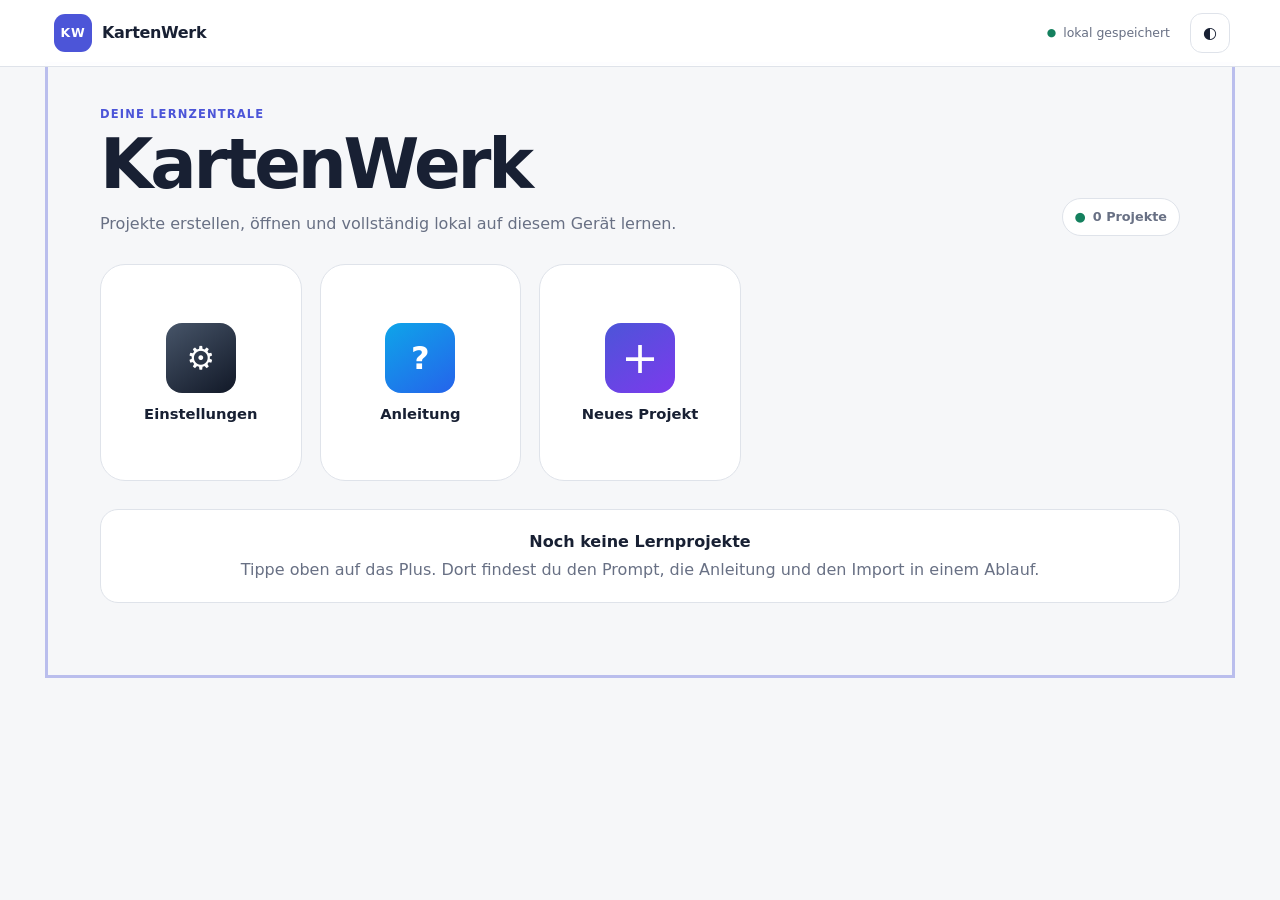
==== commit 290295b1: "add" ====
--- a/index.html
+++ b/index.html
@@ -1,62 +1,59 @@
 <!doctype html>
-<html lang="de" class="sm-page-loading">
+<html lang="de">
 <head>
   <meta charset="utf-8">
   <meta name="viewport" content="width=device-width, initial-scale=1">
-  <title>Die verlorene Sinnesmagie</title>
-  <link rel="stylesheet" href="assets/css/style.css?v=134">
+  <meta name="theme-color" content="#4f46e5">
+  <meta name="apple-mobile-web-app-capable" content="yes">
+  <meta name="apple-mobile-web-app-status-bar-style" content="default">
+  <meta name="apple-mobile-web-app-title" content="KartenWerk">
+  <meta name="description" content="Lokale Karteikarten aus ChatGPT-Ausgaben erstellen, ordnen und lernen.">
+  <title>KartenWerk – lokale Karteikarten</title>
+  <link rel="manifest" href="manifest.webmanifest">
+  <link rel="icon" href="icon.svg" type="image/svg+xml">
+  <link rel="stylesheet" href="styles.css">
 </head>
-<body class="cover-page">
-  <div id="globalPageLoader" class="global-page-loader" role="status" aria-live="polite" aria-label="Spiel wird geladen">
-    <div class="global-page-loader-card">
-      <div class="global-page-loader-icon" aria-hidden="true">✨</div>
-      <div class="global-page-loader-title">Spiel wird vorbereitet …</div>
-      <div class="global-page-loader-track"><div id="globalPageLoaderFill" class="global-page-loader-fill"></div></div>
-      <div class="global-page-loader-meta">
-        <span id="globalPageLoaderNote" class="global-page-loader-note">Benötigte Dateien werden geladen.</span>
-        <span id="globalPageLoaderPercent" class="global-page-loader-percent">0 %</span>
+<body>
+  <div class="app-shell">
+    <header class="topbar">
+      <button class="brand" id="homeButton" type="button" aria-label="Zur Startseite">
+        <span class="brand-mark" aria-hidden="true">KW</span>
+        <span>
+          <strong>KartenWerk</strong>
+          <small>Lokal. Übersichtlich. Ohne Konto.</small>
+        </span>
+      </button>
+      <div class="topbar-actions">
+        <span class="storage-badge" title="Alle Daten bleiben in diesem Browser">
+          <span aria-hidden="true">●</span> lokal gespeichert
+        </span>
+        <button class="icon-button" id="themeToggle" type="button" aria-label="Farbschema wechseln" title="Farbschema wechseln">◐</button>
       </div>
-    </div>
-  </div>
-  <script src="assets/js/page-loader.js?v=127"></script>
+    </header>
 
-  <main class="cover-card cover-card-welcome">
-    <div class="crest">✨🔑✨</div>
-    <h1>Die verlorene Sinnesmagie</h1>
-    <p class="cover-lead">Willkommen bei <strong>Sinnesmagie</strong> – einem Lernabenteuer rund um Sehen, Hören, Riechen, Schmecken und Fühlen.</p>
-    <p>Du begleitest einen Ritter durch fünf magische Gebiete, löst kurze Minispiele und Quizfragen, sammelst Schlüsselfragmente und hilfst dabei, die Sinnesmagie ins Königreich zurückzubringen.</p>
-    <button id="openStartFlow" class="primary-button cover-start-button" type="button">Spiel starten</button>
-  </main>
-
-  <div id="startFlowModal" class="start-flow-modal hidden" aria-hidden="true">
-    <div class="start-flow-card">
-      <section id="nameStep" class="start-flow-step">
-        <h2>Wie heißt du?</h2>
-        <p>Bitte gib deinen Vor- und Nachnamen ein. Im Adminbereich wird der vollständige Name gespeichert. In der öffentlichen Bestenliste erscheint später nur dein Vorname mit dem ersten Buchstaben des Nachnamens.</p>
-        <label for="playerFirstName">Vorname</label>
-        <input id="playerFirstName" maxlength="30" autocomplete="given-name" placeholder="Vorname">
-        <label for="playerLastName">Nachname</label>
-        <input id="playerLastName" maxlength="40" autocomplete="family-name" placeholder="Nachname">
-        <p id="nameStepError" class="start-flow-error hidden">Bitte trage Vor- und Nachnamen ein.</p>
-        <button id="saveFullName" class="primary-button" type="button">Weiter</button>
-      </section>
-
-      <section id="storyChoiceStep" class="start-flow-step hidden">
-        <h2>Wie möchtest du beginnen?</h2>
-        <p>Die Vorgeschichte dauert etwa 1 Minute und 15 Sekunden und erklärt, warum die Sinne aus dem Königreich verschwunden sind.</p>
-        <div class="start-flow-actions">
-          <button id="watchIntroStory" class="primary-button" type="button">Geschichte ansehen</button>
-          <a class="ghost-button" href="game.html">Geschichte überspringen</a>
-        </div>
-      </section>
-    </div>
+    <main id="app" tabindex="-1"></main>
   </div>
 
+  <div class="toast-region" id="toastRegion" aria-live="polite" aria-atomic="true"></div>
 
-  <iframe id="introStoryFrame" class="intro-story-frame hidden" src="story.html?embedded=1" title="Vorgeschichte" aria-label="Vorgeschichte"></iframe>
-  <script src="assets/js/cloud-save.js?v=127"></script>
-  <script src="assets/js/score-system.js?v=127"></script>
-  <script src="assets/js/start-flow.js?v=134"></script>
-<script>window.SinnesGameOver={play(){try{const a=new Audio((location.pathname.includes('/levels/')?'../':'')+'assets/audio/gameover.mp3');a.volume=Number(localStorage.getItem('masterVolume')||localStorage.getItem('sinnesmagie-volume')||0.5);a.play().catch(()=>{});}catch{}}};</script>
+  <dialog id="appDialog" class="app-dialog" aria-labelledby="appDialogTitle"></dialog>
+
+  <dialog id="modeInfoDialog" class="mode-info-dialog" aria-labelledby="modeInfoTitle"></dialog>
+
+  <dialog id="confirmDialog" class="dialog">
+    <form method="dialog" class="dialog-card">
+      <h2 id="confirmTitle">Bestätigen</h2>
+      <p id="confirmMessage"></p>
+      <div class="dialog-actions">
+        <button class="button ghost" value="cancel">Abbrechen</button>
+        <button class="button danger" value="confirm">Löschen</button>
+      </div>
+    </form>
+  </dialog>
+
+  <noscript>
+    <div class="noscript">Diese Anwendung benötigt JavaScript.</div>
+  </noscript>
+  <script src="app.js" defer></script>
 </body>
 </html>
--- a/styles.css
+++ b/styles.css
@@ -0,0 +1,1373 @@
+:root {
+  color-scheme: light;
+  --bg: #f4f6fb;
+  --surface: #ffffff;
+  --surface-2: #eef2ff;
+  --surface-3: #f8fafc;
+  --text: #172033;
+  --muted: #667085;
+  --line: #d8deea;
+  --primary: #4f46e5;
+  --primary-strong: #3730a3;
+  --primary-soft: #e9e8ff;
+  --success: #14805e;
+  --success-soft: #e5f7f0;
+  --danger: #c23b45;
+  --danger-soft: #fff0f1;
+  --warning: #9a6700;
+  --warning-soft: #fff7d6;
+  --shadow: 0 18px 50px rgba(37, 48, 80, 0.10);
+  --shadow-soft: 0 8px 24px rgba(37, 48, 80, 0.08);
+  --radius-xl: 24px;
+  --radius-lg: 18px;
+  --radius-md: 13px;
+  --radius-sm: 9px;
+  --content: 1180px;
+  --transition: 180ms ease;
+}
+
+:root[data-theme="dark"] {
+  color-scheme: dark;
+  --bg: #0e1420;
+  --surface: #151d2c;
+  --surface-2: #20274a;
+  --surface-3: #111827;
+  --text: #f3f5fa;
+  --muted: #aab3c5;
+  --line: #303a4f;
+  --primary: #8b83ff;
+  --primary-strong: #b9b4ff;
+  --primary-soft: #29265b;
+  --success: #58d0a6;
+  --success-soft: #153c32;
+  --danger: #ff8690;
+  --danger-soft: #48242a;
+  --warning: #ffd166;
+  --warning-soft: #443914;
+  --shadow: 0 18px 50px rgba(0, 0, 0, 0.28);
+  --shadow-soft: 0 8px 24px rgba(0, 0, 0, 0.20);
+}
+
+* { box-sizing: border-box; }
+html { min-height: 100%; scroll-behavior: smooth; }
+body {
+  min-height: 100vh;
+  margin: 0;
+  background:
+    radial-gradient(circle at 5% -10%, color-mix(in srgb, var(--primary) 16%, transparent), transparent 28rem),
+    radial-gradient(circle at 95% 0%, color-mix(in srgb, #06b6d4 11%, transparent), transparent 26rem),
+    var(--bg);
+  color: var(--text);
+  font-family: Inter, ui-sans-serif, system-ui, -apple-system, BlinkMacSystemFont, "Segoe UI", sans-serif;
+  line-height: 1.5;
+}
+button, input, textarea, select { font: inherit; }
+button { color: inherit; }
+button:focus-visible, input:focus-visible, textarea:focus-visible, select:focus-visible, [tabindex]:focus-visible {
+  outline: 3px solid color-mix(in srgb, var(--primary) 35%, transparent);
+  outline-offset: 2px;
+}
+
+.app-shell { min-height: 100vh; }
+.topbar {
+  position: sticky;
+  z-index: 30;
+  top: 0;
+  display: flex;
+  align-items: center;
+  justify-content: space-between;
+  min-height: 72px;
+  padding: 10px max(20px, calc((100vw - var(--content)) / 2));
+  border-bottom: 1px solid color-mix(in srgb, var(--line) 78%, transparent);
+  background: color-mix(in srgb, var(--surface) 86%, transparent);
+  backdrop-filter: blur(16px);
+}
+.brand {
+  display: flex;
+  align-items: center;
+  gap: 12px;
+  padding: 4px;
+  border: 0;
+  background: none;
+  cursor: pointer;
+  text-align: left;
+}
+.brand-mark {
+  display: grid;
+  width: 44px;
+  height: 44px;
+  place-items: center;
+  border-radius: 14px;
+  background: linear-gradient(145deg, var(--primary), #0ea5e9);
+  color: white;
+  font-size: 0.78rem;
+  font-weight: 900;
+  letter-spacing: 0.06em;
+  box-shadow: 0 8px 18px color-mix(in srgb, var(--primary) 25%, transparent);
+}
+.brand strong, .brand small { display: block; }
+.brand strong { font-size: 1rem; letter-spacing: -0.02em; }
+.brand small { margin-top: 1px; color: var(--muted); font-size: 0.74rem; }
+.topbar-actions { display: flex; align-items: center; gap: 10px; }
+.storage-badge {
+  display: inline-flex;
+  align-items: center;
+  gap: 7px;
+  padding: 7px 10px;
+  border: 1px solid var(--line);
+  border-radius: 999px;
+  background: var(--surface-3);
+  color: var(--muted);
+  font-size: 0.78rem;
+}
+.storage-badge span { color: var(--success); font-size: 0.68rem; }
+.icon-button {
+  display: grid;
+  width: 40px;
+  height: 40px;
+  place-items: center;
+  border: 1px solid var(--line);
+  border-radius: 12px;
+  background: var(--surface);
+  cursor: pointer;
+  transition: transform var(--transition), border-color var(--transition), background var(--transition);
+}
+.icon-button:hover { transform: translateY(-1px); border-color: var(--primary); background: var(--primary-soft); }
+
+main {
+  width: min(var(--content), calc(100% - 32px));
+  margin: 0 auto;
+  padding: 44px 0 70px;
+}
+
+.hero {
+  display: grid;
+  grid-template-columns: minmax(0, 1.15fr) minmax(300px, 0.85fr);
+  gap: 24px;
+  align-items: stretch;
+  margin-bottom: 28px;
+}
+.hero-copy, .hero-card, .panel, .project-card, .study-shell {
+  border: 1px solid color-mix(in srgb, var(--line) 88%, transparent);
+  background: color-mix(in srgb, var(--surface) 97%, transparent);
+  box-shadow: var(--shadow-soft);
+}
+.hero-copy {
+  padding: clamp(28px, 5vw, 54px);
+  border-radius: var(--radius-xl);
+}
+.eyebrow {
+  display: inline-flex;
+  gap: 7px;
+  align-items: center;
+  margin: 0 0 14px;
+  color: var(--primary);
+  font-size: 0.82rem;
+  font-weight: 800;
+  letter-spacing: 0.08em;
+  text-transform: uppercase;
+}
+.hero h1 {
+  max-width: 780px;
+  margin: 0;
+  font-size: clamp(2.1rem, 5vw, 4.6rem);
+  line-height: 0.98;
+  letter-spacing: -0.055em;
+}
+.hero-copy > p:not(.eyebrow) {
+  max-width: 670px;
+  margin: 22px 0 0;
+  color: var(--muted);
+  font-size: clamp(1rem, 1.6vw, 1.16rem);
+}
+.hero-pills { display: flex; flex-wrap: wrap; gap: 8px; margin-top: 26px; }
+.pill {
+  padding: 8px 12px;
+  border: 1px solid var(--line);
+  border-radius: 999px;
+  background: var(--surface-3);
+  color: var(--muted);
+  font-size: 0.82rem;
+  font-weight: 700;
+}
+.hero-card {
+  position: relative;
+  overflow: hidden;
+  display: flex;
+  min-height: 310px;
+  flex-direction: column;
+  justify-content: space-between;
+  padding: 28px;
+  border-radius: var(--radius-xl);
+  background:
+    linear-gradient(150deg, color-mix(in srgb, var(--primary) 12%, var(--surface)), var(--surface));
+}
+.hero-card::after {
+  content: "§§§";
+  position: absolute;
+  right: -10px;
+  bottom: -34px;
+  color: color-mix(in srgb, var(--primary) 11%, transparent);
+  font-size: 8rem;
+  font-weight: 900;
+  letter-spacing: -0.15em;
+  pointer-events: none;
+}
+.hero-card h2 { margin: 0 0 8px; font-size: 1.4rem; letter-spacing: -0.025em; }
+.hero-card p { margin: 0; color: var(--muted); }
+.flow-list { display: grid; gap: 12px; margin-top: 24px; }
+.flow-item { display: grid; grid-template-columns: 30px 1fr; gap: 10px; align-items: center; }
+.flow-number {
+  display: grid;
+  width: 30px;
+  height: 30px;
+  place-items: center;
+  border-radius: 10px;
+  background: var(--primary-soft);
+  color: var(--primary);
+  font-weight: 900;
+}
+.flow-item strong { display: block; font-size: 0.92rem; }
+.flow-item small { color: var(--muted); }
+
+.grid-2 { display: grid; grid-template-columns: repeat(2, minmax(0, 1fr)); gap: 22px; }
+.panel { padding: 24px; border-radius: var(--radius-lg); }
+.panel-header { display: flex; align-items: flex-start; justify-content: space-between; gap: 16px; margin-bottom: 18px; }
+.panel-header h2, .panel-header h3 { margin: 0; font-size: 1.25rem; letter-spacing: -0.025em; }
+.panel-header p { margin: 4px 0 0; color: var(--muted); font-size: 0.9rem; }
+.label { display: block; margin-bottom: 7px; font-size: 0.85rem; font-weight: 800; }
+.input, .textarea, .select {
+  width: 100%;
+  border: 1px solid var(--line);
+  border-radius: var(--radius-md);
+  background: var(--surface-3);
+  color: var(--text);
+  transition: border-color var(--transition), box-shadow var(--transition), background var(--transition);
+}
+.input, .select { min-height: 46px; padding: 10px 13px; }
+.textarea { min-height: 220px; resize: vertical; padding: 13px; line-height: 1.55; }
+.input:hover, .textarea:hover, .select:hover { border-color: color-mix(in srgb, var(--primary) 45%, var(--line)); }
+.input:focus, .textarea:focus, .select:focus { border-color: var(--primary); background: var(--surface); }
+.field + .field { margin-top: 15px; }
+.field-help { margin: 7px 0 0; color: var(--muted); font-size: 0.8rem; }
+
+.button-row { display: flex; flex-wrap: wrap; gap: 10px; margin-top: 16px; }
+.button {
+  display: inline-flex;
+  min-height: 43px;
+  align-items: center;
+  justify-content: center;
+  gap: 8px;
+  padding: 9px 15px;
+  border: 1px solid transparent;
+  border-radius: 12px;
+  background: var(--primary);
+  color: white;
+  font-weight: 800;
+  cursor: pointer;
+  text-decoration: none;
+  transition: transform var(--transition), filter var(--transition), background var(--transition), border-color var(--transition);
+}
+.button:hover { transform: translateY(-1px); filter: brightness(1.05); }
+.button:active { transform: translateY(0); }
+.button.secondary { background: var(--text); color: var(--surface); }
+.button.ghost { border-color: var(--line); background: var(--surface); color: var(--text); }
+.button.soft { background: var(--primary-soft); color: var(--primary-strong); }
+.button.success { background: var(--success); }
+.button.danger { background: var(--danger); }
+.button.small { min-height: 36px; padding: 7px 11px; border-radius: 10px; font-size: 0.84rem; }
+.button:disabled { opacity: 0.48; cursor: not-allowed; transform: none; filter: none; }
+
+.prompt-preview {
+  position: relative;
+  max-height: 260px;
+  overflow: auto;
+  padding: 16px;
+  border: 1px dashed color-mix(in srgb, var(--primary) 45%, var(--line));
+  border-radius: 14px;
+  background: var(--surface-3);
+  color: var(--muted);
+  font: 0.82rem/1.55 ui-monospace, SFMono-Regular, Menlo, Consolas, monospace;
+  white-space: pre-wrap;
+}
+.import-tabs { display: flex; gap: 8px; margin-bottom: 14px; }
+.tab-button {
+  padding: 8px 12px;
+  border: 1px solid var(--line);
+  border-radius: 10px;
+  background: var(--surface-3);
+  color: var(--muted);
+  font-weight: 800;
+  cursor: pointer;
+}
+.tab-button.active { border-color: var(--primary); background: var(--primary-soft); color: var(--primary-strong); }
+.dropzone {
+  display: grid;
+  min-height: 220px;
+  place-items: center;
+  padding: 28px;
+  border: 2px dashed var(--line);
+  border-radius: 16px;
+  background: var(--surface-3);
+  text-align: center;
+  cursor: pointer;
+  transition: border-color var(--transition), background var(--transition);
+}
+.dropzone.dragging, .dropzone:hover { border-color: var(--primary); background: var(--primary-soft); }
+.dropzone strong { display: block; margin-bottom: 5px; }
+.dropzone span { color: var(--muted); font-size: 0.86rem; }
+.hidden { display: none !important; }
+
+.section-heading { display: flex; align-items: flex-end; justify-content: space-between; gap: 16px; margin: 38px 0 14px; }
+.section-heading h2 { margin: 0; font-size: 1.5rem; letter-spacing: -0.03em; }
+.section-heading p { margin: 4px 0 0; color: var(--muted); }
+.project-grid { display: grid; grid-template-columns: repeat(3, minmax(0, 1fr)); gap: 16px; }
+.project-card { display: flex; min-height: 200px; flex-direction: column; padding: 20px; border-radius: var(--radius-lg); }
+.project-card-top { display: flex; align-items: flex-start; justify-content: space-between; gap: 12px; }
+.project-icon {
+  display: grid;
+  width: 44px;
+  height: 44px;
+  place-items: center;
+  border-radius: 13px;
+  background: var(--primary-soft);
+  color: var(--primary);
+  font-weight: 900;
+}
+.project-card h3 { margin: 17px 0 5px; font-size: 1.08rem; letter-spacing: -0.02em; }
+.project-meta { margin: 0; color: var(--muted); font-size: 0.84rem; }
+.project-card-footer { display: flex; align-items: center; justify-content: space-between; gap: 8px; margin-top: auto; padding-top: 20px; }
+.empty-state {
+  grid-column: 1 / -1;
+  padding: 40px 24px;
+  border: 1px dashed var(--line);
+  border-radius: var(--radius-lg);
+  color: var(--muted);
+  text-align: center;
+}
+.empty-state strong { display: block; margin-bottom: 5px; color: var(--text); }
+.kebab {
+  width: 34px;
+  height: 34px;
+  border: 1px solid var(--line);
+  border-radius: 10px;
+  background: var(--surface-3);
+  cursor: pointer;
+}
+
+.study-header { display: flex; align-items: flex-start; justify-content: space-between; gap: 20px; margin-bottom: 20px; }
+.breadcrumb { margin-bottom: 8px; color: var(--muted); font-size: 0.84rem; }
+.breadcrumb button { padding: 0; border: 0; background: none; color: var(--primary); font-weight: 800; cursor: pointer; }
+.study-header h1 { margin: 0; font-size: clamp(1.8rem, 4vw, 3rem); letter-spacing: -0.045em; }
+.study-header p { margin: 8px 0 0; color: var(--muted); }
+.study-layout { display: grid; grid-template-columns: 280px minmax(0, 1fr); gap: 18px; align-items: start; }
+.sidebar {
+  position: sticky;
+  top: 92px;
+  overflow: hidden;
+  border: 1px solid var(--line);
+  border-radius: var(--radius-lg);
+  background: var(--surface);
+  box-shadow: var(--shadow-soft);
+}
+.sidebar-head { padding: 17px 17px 12px; border-bottom: 1px solid var(--line); }
+.sidebar-head strong { display: block; }
+.sidebar-head small { color: var(--muted); }
+.toc { max-height: calc(100vh - 230px); overflow: auto; padding: 10px; }
+.toc-button {
+  display: flex;
+  width: 100%;
+  align-items: center;
+  justify-content: space-between;
+  gap: 10px;
+  padding: 10px 11px;
+  border: 0;
+  border-radius: 11px;
+  background: transparent;
+  color: var(--muted);
+  cursor: pointer;
+  text-align: left;
+}
+.toc-button:hover { background: var(--surface-3); color: var(--text); }
+.toc-button.active { background: var(--primary-soft); color: var(--primary-strong); font-weight: 800; }
+.count-badge { min-width: 26px; padding: 2px 7px; border-radius: 999px; background: color-mix(in srgb, var(--line) 65%, transparent); font-size: 0.75rem; text-align: center; }
+.study-shell { padding: clamp(18px, 3vw, 28px); border-radius: var(--radius-xl); }
+.study-toolbar { display: flex; flex-wrap: wrap; align-items: center; justify-content: space-between; gap: 12px; margin-bottom: 20px; }
+.segmented { display: inline-flex; padding: 4px; border: 1px solid var(--line); border-radius: 13px; background: var(--surface-3); }
+.segmented button {
+  min-height: 36px;
+  padding: 7px 12px;
+  border: 0;
+  border-radius: 9px;
+  background: transparent;
+  color: var(--muted);
+  font-weight: 800;
+  cursor: pointer;
+}
+.segmented button.active { background: var(--surface); color: var(--text); box-shadow: 0 3px 10px rgba(0,0,0,.08); }
+.progress-wrap { flex: 1; min-width: 200px; max-width: 390px; }
+.progress-meta { display: flex; justify-content: space-between; margin-bottom: 6px; color: var(--muted); font-size: 0.8rem; }
+.progress-track { overflow: hidden; height: 8px; border-radius: 999px; background: var(--surface-3); }
+.progress-bar { height: 100%; border-radius: inherit; background: linear-gradient(90deg, var(--primary), #0ea5e9); transition: width 240ms ease; }
+
+.flashcard-stage { perspective: 1300px; }
+.flashcard {
+  position: relative;
+  width: 100%;
+  min-height: clamp(360px, 52vh, 540px);
+  border: 0;
+  background: transparent;
+  cursor: pointer;
+  transform-style: preserve-3d;
+}
+.flashcard-inner {
+  position: absolute;
+  inset: 0;
+  transform-style: preserve-3d;
+  transition: transform 480ms cubic-bezier(.2,.75,.2,1);
+}
+.flashcard.flipped .flashcard-inner { transform: rotateY(180deg); }
+.card-face {
+  position: absolute;
+  inset: 0;
+  display: flex;
+  overflow: auto;
+  flex-direction: column;
+  align-items: center;
+  justify-content: center;
+  padding: clamp(28px, 6vw, 70px);
+  border: 1px solid var(--line);
+  border-radius: 22px;
+  background:
+    radial-gradient(circle at 90% 0%, color-mix(in srgb, var(--primary) 12%, transparent), transparent 18rem),
+    var(--surface);
+  box-shadow: var(--shadow);
+  backface-visibility: hidden;
+  text-align: center;
+}
+.card-face.back { transform: rotateY(180deg); background: radial-gradient(circle at 10% 0%, color-mix(in srgb, #06b6d4 12%, transparent), transparent 18rem), var(--surface); }
+.card-kicker { margin-bottom: 16px; color: var(--primary); font-size: 0.78rem; font-weight: 900; letter-spacing: 0.1em; text-transform: uppercase; }
+.card-face h2 { max-width: 760px; margin: 0; font-size: clamp(1.8rem, 5vw, 3.7rem); line-height: 1.1; letter-spacing: -0.04em; }
+.card-answer { max-width: 820px; color: var(--text); font-size: clamp(1rem, 2.1vw, 1.28rem); text-align: left; white-space: pre-wrap; }
+.card-answer p { margin: 0 0 0.9em; }
+.card-answer ul, .card-answer ol { padding-left: 1.3em; }
+.card-hint { position: absolute; right: 18px; bottom: 16px; color: var(--muted); font-size: 0.78rem; }
+.learn-card .card-face { align-items: flex-start; justify-content: flex-start; text-align: left; }
+.learn-card .card-face h2 { margin-bottom: 26px; font-size: clamp(1.7rem, 4vw, 3rem); }
+.learn-card .card-answer { max-width: none; width: 100%; }
+.study-nav { display: grid; grid-template-columns: 1fr auto 1fr; gap: 10px; align-items: center; margin-top: 18px; }
+.study-nav .button:last-child { justify-self: end; }
+.card-position { color: var(--muted); font-size: 0.86rem; font-weight: 800; }
+.rating-row { display: flex; justify-content: center; gap: 10px; margin-top: 14px; }
+.rating-row .button { min-width: 128px; }
+.no-cards { display: grid; min-height: 420px; place-items: center; color: var(--muted); text-align: center; }
+
+.manage-list { display: grid; gap: 10px; margin-top: 14px; }
+.manage-item {
+  display: grid;
+  grid-template-columns: minmax(0, 1fr) auto;
+  gap: 12px;
+  align-items: center;
+  padding: 13px 14px;
+  border: 1px solid var(--line);
+  border-radius: 13px;
+  background: var(--surface-3);
+}
+.manage-item strong, .manage-item small { display: block; }
+.manage-item small { margin-top: 2px; overflow: hidden; color: var(--muted); text-overflow: ellipsis; white-space: nowrap; }
+.stats-row { display: grid; grid-template-columns: repeat(3, 1fr); gap: 10px; margin-top: 18px; }
+.stat { padding: 14px; border: 1px solid var(--line); border-radius: 13px; background: var(--surface-3); }
+.stat strong { display: block; font-size: 1.35rem; }
+.stat span { color: var(--muted); font-size: 0.78rem; }
+
+.notice { padding: 12px 14px; border-radius: 12px; font-size: 0.86rem; }
+.notice.info { background: var(--primary-soft); color: var(--primary-strong); }
+.notice.warning { background: var(--warning-soft); color: var(--warning); }
+.notice.success { background: var(--success-soft); color: var(--success); }
+.code-inline { padding: 2px 6px; border-radius: 6px; background: var(--surface-3); font: 0.9em ui-monospace, monospace; }
+
+.toast-region { position: fixed; z-index: 100; right: 18px; bottom: 18px; display: grid; gap: 9px; width: min(360px, calc(100% - 36px)); }
+.toast { padding: 12px 14px; border: 1px solid var(--line); border-radius: 12px; background: var(--surface); box-shadow: var(--shadow); animation: toast-in 220ms ease both; }
+.toast strong { display: block; font-size: 0.88rem; }
+.toast span { color: var(--muted); font-size: 0.8rem; }
+@keyframes toast-in { from { opacity: 0; transform: translateY(8px); } }
+
+.dialog { width: min(460px, calc(100% - 28px)); padding: 0; border: 0; border-radius: 20px; background: transparent; }
+.dialog::backdrop { background: rgba(8, 12, 22, 0.56); backdrop-filter: blur(4px); }
+.dialog-card { padding: 24px; border: 1px solid var(--line); border-radius: 20px; background: var(--surface); color: var(--text); box-shadow: var(--shadow); }
+.dialog-card h2 { margin: 0 0 8px; }
+.dialog-card p { margin: 0; color: var(--muted); }
+.dialog-actions { display: flex; justify-content: flex-end; gap: 9px; margin-top: 22px; }
+.noscript { margin: 20px; padding: 16px; background: var(--danger-soft); color: var(--danger); }
+
+@media (max-width: 960px) {
+  .hero, .grid-2 { grid-template-columns: 1fr; }
+  .project-grid { grid-template-columns: repeat(2, minmax(0, 1fr)); }
+  .study-layout { grid-template-columns: 1fr; }
+  .sidebar { position: static; }
+  .toc { display: flex; max-height: none; overflow-x: auto; padding: 8px; }
+  .toc-button { min-width: max-content; }
+}
+
+@media (max-width: 640px) {
+  main { width: min(100% - 20px, var(--content)); padding-top: 20px; }
+  .topbar { min-height: 62px; padding: 8px 10px; }
+  .brand small, .storage-badge { display: none; }
+  .hero-copy, .hero-card, .panel, .study-shell { padding: 18px; border-radius: 18px; }
+  .hero h1 { font-size: 2.45rem; }
+  .project-grid { grid-template-columns: 1fr; }
+  .study-header { align-items: stretch; flex-direction: column; }
+  .study-header .button-row { margin-top: 0; }
+  .study-toolbar { align-items: stretch; flex-direction: column; }
+  .progress-wrap { max-width: none; }
+  .flashcard { min-height: 470px; }
+  .card-face { padding: 26px 20px 50px; }
+  .card-face h2 { font-size: 2rem; }
+  .study-nav { grid-template-columns: 1fr 1fr; }
+  .study-nav .card-position { grid-column: 1 / -1; grid-row: 1; text-align: center; }
+  .study-nav .button:last-child { justify-self: stretch; }
+  .study-nav .button { width: 100%; }
+  .rating-row { flex-direction: column; }
+  .rating-row .button { width: 100%; }
+  .stats-row { grid-template-columns: 1fr; }
+}
+
+@media (prefers-reduced-motion: reduce) {
+  *, *::before, *::after { scroll-behavior: auto !important; transition-duration: 0.01ms !important; animation-duration: 0.01ms !important; animation-iteration-count: 1 !important; }
+}
+
+/* Mobile-first Startbildschirm */
+.home-screen { max-width: 1080px; margin: 0 auto; }
+.home-header {
+  display: flex;
+  align-items: flex-end;
+  justify-content: space-between;
+  gap: 20px;
+  margin-bottom: 28px;
+}
+.home-header h1 {
+  margin: 0;
+  font-size: clamp(2.2rem, 6vw, 4.3rem);
+  line-height: .98;
+  letter-spacing: -.055em;
+}
+.home-header > div > p:last-child { max-width: 650px; margin: 13px 0 0; color: var(--muted); }
+.home-storage {
+  flex: 0 0 auto;
+  display: inline-flex;
+  align-items: center;
+  gap: 7px;
+  padding: 8px 12px;
+  border: 1px solid var(--line);
+  border-radius: 999px;
+  background: var(--surface);
+  color: var(--muted);
+  font-size: .8rem;
+  font-weight: 800;
+}
+.home-storage span { color: var(--success); }
+.app-grid {
+  display: grid;
+  grid-template-columns: repeat(5, minmax(0, 1fr));
+  gap: 18px;
+  align-items: start;
+}
+.app-tile {
+  position: relative;
+  display: flex;
+  width: 100%;
+  min-width: 0;
+  aspect-ratio: 1 / 1.08;
+  flex-direction: column;
+  align-items: center;
+  justify-content: center;
+  gap: 12px;
+  padding: 14px 10px;
+  border: 1px solid color-mix(in srgb, var(--line) 88%, transparent);
+  border-radius: 25px;
+  background: color-mix(in srgb, var(--surface) 97%, transparent);
+  box-shadow: var(--shadow-soft);
+  cursor: pointer;
+  text-align: center;
+  -webkit-tap-highlight-color: transparent;
+  touch-action: manipulation;
+  transition: transform var(--transition), border-color var(--transition), box-shadow var(--transition);
+}
+.app-tile:hover { transform: translateY(-3px); border-color: color-mix(in srgb, var(--primary) 48%, var(--line)); box-shadow: var(--shadow); }
+.app-tile:active { transform: scale(.975); }
+.tile-icon {
+  display: grid;
+  width: clamp(54px, 6vw, 70px);
+  height: clamp(54px, 6vw, 70px);
+  place-items: center;
+  border-radius: 21px;
+  color: white;
+  font-size: clamp(1.5rem, 3vw, 2rem);
+  font-weight: 900;
+  box-shadow: 0 12px 24px rgba(37, 48, 80, .16);
+}
+.tile-icon-settings { background: linear-gradient(145deg, #475569, #111827); }
+.tile-icon-help { background: linear-gradient(145deg, #0ea5e9, #2563eb); }
+.tile-icon-add { background: linear-gradient(145deg, var(--primary), #7c3aed); font-size: 2.8rem; font-weight: 400; }
+.tile-title {
+  display: -webkit-box;
+  overflow: hidden;
+  max-width: 100%;
+  color: var(--text);
+  font-size: .92rem;
+  font-weight: 850;
+  line-height: 1.18;
+  overflow-wrap: anywhere;
+  -webkit-box-orient: vertical;
+  -webkit-line-clamp: 2;
+}
+.tile-meta {
+  display: -webkit-box;
+  overflow: hidden;
+  color: var(--muted);
+  font-size: .72rem;
+  line-height: 1.25;
+  -webkit-box-orient: vertical;
+  -webkit-line-clamp: 2;
+}
+.app-project { position: relative; min-width: 0; }
+.app-project .app-tile { height: 100%; }
+.project-tile { justify-content: flex-start; padding-top: 19px; }
+.project-tile-icon { color: white; letter-spacing: .03em; }
+.project-tone-1 .project-tile-icon { background: linear-gradient(145deg, #4f46e5, #7c3aed); }
+.project-tone-2 .project-tile-icon { background: linear-gradient(145deg, #0284c7, #06b6d4); }
+.project-tone-3 .project-tile-icon { background: linear-gradient(145deg, #059669, #22c55e); }
+.project-tone-4 .project-tile-icon { background: linear-gradient(145deg, #d97706, #f59e0b); }
+.project-tone-5 .project-tile-icon { background: linear-gradient(145deg, #db2777, #f43f5e); }
+.project-tone-6 .project-tile-icon { background: linear-gradient(145deg, #475569, #0f172a); }
+.project-tile-menu {
+  position: absolute;
+  z-index: 2;
+  top: 8px;
+  right: 8px;
+  display: grid;
+  width: 32px;
+  height: 32px;
+  place-items: center;
+  border: 1px solid var(--line);
+  border-radius: 50%;
+  background: color-mix(in srgb, var(--surface) 92%, transparent);
+  color: var(--muted);
+  font-size: 1.25rem;
+  cursor: pointer;
+  -webkit-tap-highlight-color: transparent;
+}
+.project-tile-menu:hover { color: var(--danger); border-color: var(--danger); }
+.home-empty-hint {
+  margin-top: 28px;
+  padding: 20px;
+  border: 1px dashed var(--line);
+  border-radius: 18px;
+  background: color-mix(in srgb, var(--surface) 78%, transparent);
+  color: var(--muted);
+  text-align: center;
+}
+.home-empty-hint strong { display: block; margin-bottom: 4px; color: var(--text); }
+
+/* App-Dialoge */
+.app-dialog {
+  width: min(920px, calc(100% - 28px));
+  max-width: none;
+  max-height: min(92dvh, 900px);
+  overflow: auto;
+  padding: 0;
+  border: 0;
+  border-radius: 24px;
+  background: transparent;
+  color: var(--text);
+}
+.app-dialog::backdrop { background: rgba(8, 12, 22, .62); backdrop-filter: blur(5px); }
+.app-dialog-card {
+  overflow: hidden;
+  padding: 26px;
+  border: 1px solid var(--line);
+  border-radius: 24px;
+  background: var(--surface);
+  box-shadow: var(--shadow);
+}
+.compact-dialog { width: min(620px, calc(100% - 28px)); }
+.dialog-header {
+  display: flex;
+  align-items: flex-start;
+  justify-content: space-between;
+  gap: 18px;
+  margin-bottom: 24px;
+}
+.dialog-header h2 { margin: 0; font-size: clamp(1.65rem, 4vw, 2.3rem); letter-spacing: -.04em; }
+.dialog-header .eyebrow { margin-bottom: 5px; }
+.dialog-close {
+  flex: 0 0 auto;
+  display: grid;
+  width: 44px;
+  height: 44px;
+  place-items: center;
+  border: 1px solid var(--line);
+  border-radius: 14px;
+  background: var(--surface-3);
+  color: var(--muted);
+  font-size: 1.65rem;
+  line-height: 1;
+  cursor: pointer;
+}
+.dialog-close:hover { color: var(--text); border-color: var(--primary); }
+.sticky-dialog-header { position: sticky; z-index: 5; top: -26px; padding: 22px 0 15px; background: var(--surface); }
+.settings-section + .settings-section { margin-top: 26px; padding-top: 24px; border-top: 1px solid var(--line); }
+.settings-section h3 { margin: 0 0 8px; }
+.settings-section p { margin: 0 0 16px; color: var(--muted); }
+.theme-choice, .format-choice { display: grid; grid-template-columns: repeat(2, minmax(0, 1fr)); gap: 10px; }
+.choice-button {
+  min-height: 48px;
+  padding: 10px 14px;
+  border: 1px solid var(--line);
+  border-radius: 13px;
+  background: var(--surface-3);
+  color: var(--muted);
+  font-weight: 850;
+  cursor: pointer;
+}
+.choice-button.active { border-color: var(--primary); background: var(--primary-soft); color: var(--primary-strong); }
+.settings-actions { display: grid; gap: 10px; }
+.settings-actions .button, .file-button { width: 100%; }
+.file-button { cursor: pointer; }
+.full-width { width: 100%; margin-top: 18px; }
+.instruction-list { display: grid; gap: 12px; margin-bottom: 18px; }
+.instruction-card {
+  display: grid;
+  grid-template-columns: 42px minmax(0, 1fr);
+  gap: 13px;
+  align-items: start;
+  padding: 16px;
+  border: 1px solid var(--line);
+  border-radius: 16px;
+  background: var(--surface-3);
+}
+.instruction-card > span, .flow-step-number {
+  display: grid;
+  width: 38px;
+  height: 38px;
+  place-items: center;
+  border-radius: 12px;
+  background: var(--primary-soft);
+  color: var(--primary-strong);
+  font-weight: 900;
+}
+.instruction-card h3 { margin: 0 0 4px; }
+.instruction-card p { margin: 0; color: var(--muted); }
+.create-dialog-card { padding: 26px 30px 32px; }
+.create-flow { display: grid; gap: 18px; }
+.flow-step {
+  display: grid;
+  grid-template-columns: 42px minmax(0, 1fr);
+  gap: 16px;
+  padding: 20px;
+  border: 1px solid var(--line);
+  border-radius: 19px;
+  background: var(--surface-3);
+}
+.flow-step-content { min-width: 0; }
+.flow-step h3 { margin: 2px 0 5px; font-size: 1.15rem; }
+.flow-step-content > p { margin: 0 0 15px; color: var(--muted); }
+.prompt-details { margin-top: 14px; }
+.prompt-details summary { padding: 11px 13px; border: 1px solid var(--line); border-radius: 12px; background: var(--surface); font-weight: 850; cursor: pointer; }
+.prompt-details[open] summary { margin-bottom: 10px; }
+.prompt-details .prompt-preview { max-height: 280px; margin: 0; background: var(--surface); }
+.optional { color: var(--muted); font-weight: 500; }
+.source-textarea { min-height: 120px; }
+.import-textarea { min-height: 220px; }
+.dropzone-icon { display: grid; width: 50px; height: 50px; margin: 0 auto 12px; place-items: center; border-radius: 16px; background: var(--primary-soft); color: var(--primary); font-size: 1.8rem; font-weight: 900; }
+.mobile-dropzone { min-height: 190px; }
+.import-step .import-tabs { margin-top: 16px; }
+
+/* zusätzliche mobile Lernoptimierung */
+@media (max-width: 1050px) {
+  .app-grid { grid-template-columns: repeat(4, minmax(0, 1fr)); }
+}
+
+@media (max-width: 760px) {
+  body { padding-bottom: env(safe-area-inset-bottom); }
+  main { width: min(100% - 22px, var(--content)); padding: 24px 0 calc(42px + env(safe-area-inset-bottom)); }
+  .topbar { padding-left: max(10px, env(safe-area-inset-left)); padding-right: max(10px, env(safe-area-inset-right)); }
+  .topbar .icon-button { display: none; }
+  .home-header { align-items: flex-start; flex-direction: column; gap: 12px; margin-bottom: 20px; }
+  .home-header h1 { font-size: 2.55rem; }
+  .home-header > div > p:last-child { font-size: .92rem; }
+  .home-storage { align-self: flex-start; }
+  .app-grid { grid-template-columns: repeat(3, minmax(0, 1fr)); gap: 10px; }
+  .app-tile { aspect-ratio: 1 / 1.16; gap: 8px; padding: 10px 6px; border-radius: 19px; }
+  .tile-icon { width: clamp(48px, 15vw, 60px); height: clamp(48px, 15vw, 60px); border-radius: 18px; font-size: 1.55rem; }
+  .tile-icon-add { font-size: 2.35rem; }
+  .tile-title { font-size: clamp(.72rem, 3.1vw, .84rem); }
+  .tile-meta { font-size: .64rem; }
+  .project-tile { padding-top: 14px; }
+  .project-tile-menu { top: 5px; right: 5px; width: 28px; height: 28px; font-size: 1.05rem; }
+
+  .app-dialog, .compact-dialog, .create-dialog {
+    width: 100%;
+    height: 100dvh;
+    max-height: 100dvh;
+    margin: 0;
+    border-radius: 0;
+  }
+  .app-dialog-card, .create-dialog-card {
+    min-height: 100dvh;
+    padding: 18px 14px calc(28px + env(safe-area-inset-bottom));
+    border: 0;
+    border-radius: 0;
+  }
+  .dialog-header { margin-bottom: 18px; }
+  .sticky-dialog-header { top: -18px; padding: calc(14px + env(safe-area-inset-top)) 0 12px; }
+  .flow-step { grid-template-columns: 34px minmax(0, 1fr); gap: 10px; padding: 15px 12px; border-radius: 16px; }
+  .flow-step-number, .instruction-card > span { width: 32px; height: 32px; border-radius: 10px; }
+  .format-choice, .theme-choice { gap: 8px; }
+  .choice-button { padding: 9px 8px; font-size: .86rem; }
+  .mobile-stack { display: grid; grid-template-columns: 1fr; }
+  .mobile-stack .button { width: 100%; }
+  .textarea { font-size: 16px; }
+  .mobile-dropzone { min-height: 155px; padding: 20px 12px; }
+  .toast-region { right: 10px; bottom: calc(10px + env(safe-area-inset-bottom)); width: calc(100% - 20px); }
+
+  .study-header h1 { font-size: 2rem; }
+  .study-header .button-row { display: grid; grid-template-columns: repeat(3, minmax(0, 1fr)); gap: 7px; }
+  .study-header .button-row .button { min-width: 0; padding-inline: 7px; font-size: .74rem; }
+  .sidebar { border-radius: 15px; }
+  .sidebar-head { padding: 12px 13px 8px; }
+  .toc { scrollbar-width: none; }
+  .toc::-webkit-scrollbar { display: none; }
+  .toc-button { min-height: 44px; }
+  .study-shell { padding: 14px; }
+  .segmented { display: grid; width: 100%; grid-template-columns: 1fr 1fr; }
+  .segmented button { min-height: 42px; }
+  .flashcard { min-height: min(58dvh, 520px); }
+  .card-face { padding: 24px 17px 48px; border-radius: 18px; }
+  .card-face h2 { font-size: clamp(1.55rem, 7vw, 2.15rem); }
+  .card-answer { font-size: 1rem; line-height: 1.55; }
+  .learn-card .card-face h2 { margin-bottom: 20px; font-size: clamp(1.45rem, 6.5vw, 2rem); }
+  .card-hint { right: 12px; bottom: 12px; }
+  .stats-row { grid-template-columns: repeat(3, 1fr); gap: 6px; }
+  .stat { padding: 10px 6px; text-align: center; }
+  .stat strong { font-size: 1.15rem; }
+  .stat span { font-size: .68rem; }
+}
+
+@media (max-width: 360px) {
+  .app-grid { gap: 7px; }
+  .app-tile { border-radius: 16px; }
+  .tile-icon { width: 45px; height: 45px; border-radius: 15px; }
+  .tile-title { font-size: .68rem; }
+  .tile-meta { display: none; }
+}
+
+@media (prefers-reduced-motion: reduce) {
+  *, *::before, *::after {
+    scroll-behavior: auto !important;
+    transition-duration: 0.01ms !important;
+    animation-duration: 0.01ms !important;
+    animation-iteration-count: 1 !important;
+  }
+}
+
+/* Projektzentrale und Auswahl der Lerneinheit */
+.project-hub { width: min(940px, 100%); margin: 0 auto; }
+.project-hub-header { margin-bottom: 18px; }
+.project-back {
+  padding: 7px 0;
+  border: 0;
+  background: transparent;
+  color: var(--primary);
+  font-weight: 850;
+  cursor: pointer;
+}
+.project-title-row {
+  display: flex;
+  align-items: flex-end;
+  justify-content: space-between;
+  gap: 18px;
+  margin-top: 9px;
+}
+.project-title-row h1 { margin: 0; font-size: clamp(2rem, 6vw, 3.5rem); line-height: 1.04; letter-spacing: -.05em; }
+.project-title-row p:not(.eyebrow) { margin: 9px 0 0; color: var(--muted); }
+.project-title-row .eyebrow { margin-bottom: 7px; }
+.project-tools { display: flex; gap: 7px; flex: 0 0 auto; }
+.icon-action {
+  display: grid;
+  width: 42px;
+  height: 42px;
+  place-items: center;
+  border: 1px solid var(--line);
+  border-radius: 13px;
+  background: var(--surface);
+  font-size: 1.05rem;
+  font-weight: 900;
+  cursor: pointer;
+  box-shadow: var(--shadow-soft);
+}
+.icon-action:hover { border-color: var(--primary); background: var(--primary-soft); }
+.danger-icon:hover { border-color: var(--danger); background: var(--danger-soft); color: var(--danger); }
+.project-hub-grid { display: grid; gap: 16px; }
+.project-launch-panel, .project-index-panel {
+  padding: clamp(17px, 3vw, 25px);
+  border: 1px solid var(--line);
+  border-radius: var(--radius-xl);
+  background: color-mix(in srgb, var(--surface) 97%, transparent);
+  box-shadow: var(--shadow-soft);
+}
+.launch-intro, .project-index-heading { display: flex; align-items: center; gap: 13px; }
+.launch-icon, .project-index-heading > span {
+  display: grid;
+  width: 45px;
+  height: 45px;
+  flex: 0 0 auto;
+  place-items: center;
+  border-radius: 14px;
+  background: var(--primary-soft);
+  color: var(--primary);
+  font-size: 1.15rem;
+  font-weight: 900;
+}
+.launch-intro h2, .project-index-heading h2 { margin: 0; font-size: clamp(1.2rem, 3vw, 1.5rem); letter-spacing: -.03em; }
+.launch-intro p, .project-index-heading p { margin: 3px 0 0; color: var(--muted); font-size: .88rem; }
+.mode-launch-list, .category-mode-actions { display: grid; gap: 10px; margin-top: 19px; }
+.mode-launch {
+  display: grid;
+  width: 100%;
+  min-height: 78px;
+  grid-template-columns: auto minmax(0, 1fr) auto;
+  align-items: center;
+  gap: 13px;
+  padding: 12px 14px;
+  border: 1px solid var(--line);
+  border-radius: 16px;
+  background: var(--surface-3);
+  cursor: pointer;
+  text-align: left;
+  transition: transform var(--transition), border-color var(--transition), background var(--transition);
+}
+.mode-launch:hover { transform: translateY(-1px); border-color: var(--primary); background: var(--primary-soft); }
+.mode-launch:disabled { opacity: .52; cursor: not-allowed; transform: none; }
+.mode-launch-icon {
+  display: grid;
+  width: 43px;
+  height: 43px;
+  place-items: center;
+  border-radius: 13px;
+  background: var(--primary-soft);
+  color: var(--primary);
+  font-size: 1.25rem;
+  font-weight: 900;
+}
+.quiz-launch .mode-launch-icon { background: var(--warning-soft); color: var(--warning); }
+.relearn-launch .mode-launch-icon { background: var(--danger-soft); color: var(--danger); }
+.mode-launch strong, .mode-launch small { display: block; }
+.mode-launch strong { font-size: .99rem; }
+.mode-launch small { margin-top: 2px; color: var(--muted); font-size: .78rem; line-height: 1.35; }
+.mode-chevron { color: var(--muted); font-size: 1.6rem; line-height: 1; }
+.project-stats { display: grid; grid-template-columns: repeat(3, 1fr); gap: 8px; margin-top: 15px; }
+.project-stats > div { padding: 10px; border-radius: 13px; background: var(--surface-3); text-align: center; }
+.project-stats strong, .project-stats span { display: block; }
+.project-stats strong { font-size: 1.25rem; }
+.project-stats span { color: var(--muted); font-size: .72rem; font-weight: 750; }
+.project-index-panel { padding-bottom: 17px; }
+.project-toc-details { margin-top: 16px; border: 1px solid var(--line); border-radius: 15px; background: var(--surface-3); }
+.project-toc-details summary {
+  display: flex;
+  min-height: 53px;
+  align-items: center;
+  justify-content: space-between;
+  gap: 12px;
+  padding: 12px 14px;
+  list-style: none;
+  font-weight: 850;
+  cursor: pointer;
+}
+.project-toc-details summary::-webkit-details-marker { display: none; }
+.toc-close-label { display: none; }
+.project-toc-details[open] .toc-open-label { display: none; }
+.project-toc-details[open] .toc-close-label { display: inline; }
+.details-chevron { color: var(--muted); font-size: 1.2rem; transition: transform var(--transition); }
+.project-toc-details[open] .details-chevron { transform: rotate(180deg); }
+.project-toc-list { display: grid; gap: 7px; padding: 0 9px 9px; border-top: 1px solid var(--line); }
+.project-toc-item {
+  display: grid;
+  width: 100%;
+  min-height: 60px;
+  grid-template-columns: auto minmax(0, 1fr) auto;
+  align-items: center;
+  gap: 11px;
+  padding: 10px 8px;
+  border: 0;
+  border-radius: 12px;
+  background: transparent;
+  cursor: pointer;
+  text-align: left;
+}
+.project-toc-item:hover { background: var(--primary-soft); }
+.toc-number { display: grid; width: 32px; height: 32px; place-items: center; border-radius: 10px; background: var(--surface); color: var(--primary); font-size: .78rem; font-weight: 900; }
+.toc-copy { min-width: 0; }
+.toc-copy strong, .toc-copy small { display: block; }
+.toc-copy strong { overflow: hidden; text-overflow: ellipsis; white-space: nowrap; }
+.toc-copy small { margin-top: 2px; color: var(--muted); font-size: .74rem; }
+
+.study-select-card { max-height: min(780px, calc(100dvh - 30px)); overflow: auto; }
+.select-all-row, .section-check-row {
+  display: grid;
+  grid-template-columns: auto minmax(0, 1fr);
+  align-items: center;
+  gap: 12px;
+  cursor: pointer;
+}
+.select-all-row { padding: 13px 14px; border: 1px solid var(--primary); border-radius: 14px; background: var(--primary-soft); }
+.section-check-list { display: grid; gap: 8px; margin-top: 11px; }
+.section-check-row { padding: 11px 13px; border: 1px solid var(--line); border-radius: 13px; background: var(--surface-3); }
+.select-all-row input, .section-check-row input { width: 21px; height: 21px; accent-color: var(--primary); }
+.select-all-row strong, .select-all-row small, .section-check-row strong, .section-check-row small { display: block; }
+.select-all-row small, .section-check-row small { margin-top: 1px; color: var(--muted); font-size: .75rem; }
+.selection-count { margin: 13px 0 0; color: var(--muted); font-size: .82rem; font-weight: 800; }
+.category-mode-intro { margin: -3px 0 0; color: var(--muted); }
+.category-mode-actions { margin-top: 16px; }
+
+@media (min-width: 820px) {
+  .project-hub-grid { grid-template-columns: minmax(0, 1.05fr) minmax(320px, .95fr); align-items: start; }
+}
+
+@media (max-width: 760px) {
+  .project-hub { padding-bottom: env(safe-area-inset-bottom); }
+  .project-title-row { align-items: flex-start; }
+  .project-title-row h1 { font-size: clamp(1.8rem, 9vw, 2.65rem); }
+  .project-title-row p:not(.eyebrow) { font-size: .82rem; }
+  .project-tools { gap: 5px; }
+  .icon-action { width: 36px; height: 36px; border-radius: 11px; }
+  .project-launch-panel, .project-index-panel { padding: 14px; border-radius: 18px; }
+  .launch-icon, .project-index-heading > span { width: 39px; height: 39px; border-radius: 12px; }
+  .launch-intro p, .project-index-heading p { font-size: .78rem; }
+  .mode-launch { min-height: 73px; padding: 10px 11px; border-radius: 14px; }
+  .mode-launch-icon { width: 39px; height: 39px; border-radius: 12px; }
+  .mode-launch small { font-size: .72rem; }
+  .project-toc-item { min-height: 57px; }
+  .study-select-card { max-height: none; overflow: visible; }
+  .select-all-row { position: sticky; z-index: 2; top: 68px; }
+}
+
+@media (max-width: 760px) {
+  .project-title-row { display: grid; grid-template-columns: minmax(0, 1fr); }
+  .project-tools { justify-content: flex-end; margin-top: 10px; }
+  .app-dialog, .compact-dialog, .create-dialog {
+    inset: 0;
+    width: 100vw;
+    max-width: 100vw;
+  }
+}
+
+/* Prompt-Aufbereitungsmodi */
+.prompt-mode-fieldset {
+  min-width: 0;
+  margin: 16px 0 0;
+  padding: 14px;
+  border: 1px solid var(--line);
+  border-radius: 16px;
+  background: var(--surface);
+}
+.prompt-mode-fieldset legend {
+  padding: 0 8px;
+  color: var(--text);
+  font-size: .82rem;
+  font-weight: 900;
+  letter-spacing: .02em;
+}
+.prompt-mode-list { display: grid; gap: 9px; }
+.prompt-mode-option {
+  display: grid;
+  grid-template-columns: minmax(0, 1fr) 42px;
+  gap: 8px;
+  align-items: stretch;
+  border: 1px solid var(--line);
+  border-radius: 14px;
+  background: var(--surface-3);
+  transition: border-color .16s ease, background .16s ease, transform .16s ease;
+}
+.prompt-mode-option.active {
+  border-color: var(--primary);
+  background: var(--primary-soft);
+}
+.prompt-mode-option:focus-within { outline: 3px solid color-mix(in srgb, var(--primary) 24%, transparent); outline-offset: 2px; }
+.prompt-mode-select {
+  display: grid;
+  grid-template-columns: 22px minmax(0, 1fr);
+  gap: 11px;
+  align-items: center;
+  min-height: 62px;
+  padding: 10px 12px;
+  border: 0;
+  border-radius: 13px 0 0 13px;
+  background: transparent;
+  color: var(--text);
+  text-align: left;
+  cursor: pointer;
+}
+.prompt-mode-radio {
+  position: relative;
+  display: block;
+  width: 20px;
+  height: 20px;
+  border: 2px solid var(--muted);
+  border-radius: 50%;
+  background: var(--surface);
+}
+.prompt-mode-option.active .prompt-mode-radio { border-color: var(--primary); }
+.prompt-mode-option.active .prompt-mode-radio::after {
+  position: absolute;
+  inset: 3px;
+  border-radius: 50%;
+  background: var(--primary);
+  content: '';
+}
+.prompt-mode-copy strong, .prompt-mode-copy small { display: block; }
+.prompt-mode-copy strong { font-size: .98rem; }
+.prompt-mode-copy small { margin-top: 2px; color: var(--muted); font-size: .76rem; font-weight: 650; line-height: 1.3; }
+.prompt-mode-help {
+  display: grid;
+  min-width: 42px;
+  place-items: center;
+  border: 0;
+  border-left: 1px solid var(--line);
+  border-radius: 0 13px 13px 0;
+  background: color-mix(in srgb, var(--surface) 72%, transparent);
+  color: var(--primary-strong);
+  font-size: 1.05rem;
+  font-weight: 950;
+  cursor: pointer;
+}
+.prompt-mode-help:hover { background: var(--primary-soft); }
+.output-format-block { margin-top: 18px; }
+.output-format-block > p { margin: 4px 0 10px; color: var(--muted); font-size: .86rem; }
+.mini-label { display: block; color: var(--text); font-size: .82rem; font-weight: 900; }
+
+.mode-info-dialog {
+  width: min(460px, calc(100% - 28px));
+  max-width: none;
+  padding: 0;
+  border: 0;
+  border-radius: 22px;
+  background: transparent;
+  color: var(--text);
+}
+.mode-info-dialog::backdrop { background: rgba(8, 12, 22, .48); backdrop-filter: blur(3px); }
+.mode-info-card {
+  padding: 22px;
+  border: 1px solid var(--line);
+  border-radius: 22px;
+  background: var(--surface);
+  box-shadow: var(--shadow);
+}
+.mode-info-header {
+  display: flex;
+  align-items: flex-start;
+  justify-content: space-between;
+  gap: 14px;
+  margin-bottom: 14px;
+}
+.mode-info-header h2 { margin: 0; font-size: 1.55rem; letter-spacing: -.03em; }
+.mode-info-header .eyebrow { margin-bottom: 4px; }
+.mode-info-card > p { margin: 0; color: var(--muted); line-height: 1.62; }
+
+@media (max-width: 760px) {
+  .prompt-mode-fieldset { padding: 11px; border-radius: 14px; }
+  .prompt-mode-option { grid-template-columns: minmax(0, 1fr) 46px; }
+  .prompt-mode-select { min-height: 60px; padding: 9px 10px; }
+  .prompt-mode-help { min-width: 46px; font-size: 1.12rem; }
+  .mode-info-dialog { width: calc(100% - 24px); }
+  .mode-info-card { padding: 18px; border-radius: 19px; }
+}
+
+/* KartenWerk 3 – ruhiger, geführter und reduzierter */
+:root {
+  --bg: #f6f7f9;
+  --surface-2: #f1f3f7;
+  --surface-3: #f8f9fb;
+  --text: #182033;
+  --muted: #687084;
+  --line: #dfe3ea;
+  --primary: #4c55d8;
+  --primary-strong: #333ca8;
+  --primary-soft: #eef0ff;
+  --shadow: 0 14px 38px rgba(24, 32, 51, .10);
+  --shadow-soft: 0 5px 18px rgba(24, 32, 51, .06);
+}
+:root[data-theme="dark"] {
+  --bg: #0f131b;
+  --surface: #171c25;
+  --surface-2: #202633;
+  --surface-3: #141922;
+  --text: #f3f5f8;
+  --muted: #a9b0bd;
+  --line: #303744;
+  --primary: #9298ff;
+  --primary-strong: #c0c4ff;
+  --primary-soft: #292e59;
+}
+body { background: var(--bg); }
+.topbar {
+  min-height: 64px;
+  border-bottom-color: var(--line);
+  background: color-mix(in srgb, var(--surface) 94%, transparent);
+  box-shadow: none;
+}
+.brand { gap: 10px; }
+.brand-mark {
+  width: 38px;
+  height: 38px;
+  border-radius: 11px;
+  background: var(--primary);
+  box-shadow: none;
+}
+.brand small { display: none; }
+.storage-badge { border: 0; background: transparent; }
+main { padding-top: 34px; }
+.eyebrow { margin-bottom: 8px; font-size: .72rem; letter-spacing: .1em; }
+.home-header h1 { letter-spacing: -.045em; }
+.home-header > div > p:last-child { max-width: 600px; }
+.app-tile,
+.project-launch-panel,
+.project-index-panel,
+.flow-step,
+.instruction-card,
+.settings-section {
+  box-shadow: none;
+}
+.app-tile {
+  border-color: var(--line);
+  background: var(--surface);
+}
+.app-tile:hover { transform: translateY(-1px); box-shadow: var(--shadow-soft); }
+.tile-icon { border-radius: 16px; box-shadow: none; }
+.home-empty-hint { border-style: solid; background: var(--surface); }
+.app-dialog::backdrop { background: rgba(11, 15, 24, .46); backdrop-filter: blur(2px); }
+.app-dialog-card { box-shadow: var(--shadow); }
+.dialog-header h2 { letter-spacing: -.035em; }
+.dialog-close { border-color: var(--line); background: var(--surface-3); }
+
+.wizard-overview {
+  display: grid;
+  grid-template-columns: repeat(3, minmax(0, 1fr));
+  gap: 8px;
+  margin: 0 0 18px;
+}
+.wizard-overview span {
+  display: flex;
+  min-width: 0;
+  align-items: center;
+  gap: 8px;
+  padding: 10px 11px;
+  border: 1px solid var(--line);
+  border-radius: 12px;
+  background: var(--surface-3);
+  color: var(--muted);
+  font-size: .76rem;
+  font-weight: 750;
+}
+.wizard-overview b {
+  display: grid;
+  width: 23px;
+  height: 23px;
+  flex: 0 0 auto;
+  place-items: center;
+  border-radius: 8px;
+  background: var(--primary-soft);
+  color: var(--primary-strong);
+  font-size: .72rem;
+}
+.simplified-flow { gap: 14px; }
+.simplified-flow .flow-step {
+  border-color: var(--line);
+  background: var(--surface);
+}
+.prompt-mode-fieldset { background: var(--surface-3); }
+.prompt-mode-option { background: var(--surface); }
+.prompt-mode-option.active { border-color: var(--primary); background: var(--surface); box-shadow: 0 0 0 2px var(--primary-soft); }
+.prompt-mode-help { background: transparent; }
+
+.variant-block {
+  margin-top: 14px;
+  padding: 14px;
+  border: 1px solid var(--line);
+  border-radius: 16px;
+  background: var(--surface-3);
+}
+.variant-heading {
+  display: flex;
+  align-items: baseline;
+  justify-content: space-between;
+  gap: 12px;
+  margin-bottom: 10px;
+}
+.variant-heading span:last-child { color: var(--muted); font-size: .76rem; }
+.variant-choice { display: grid; grid-template-columns: repeat(2, minmax(0, 1fr)); gap: 8px; }
+.variant-option {
+  min-height: 70px;
+  padding: 11px 12px;
+  border: 1px solid var(--line);
+  border-radius: 13px;
+  background: var(--surface);
+  color: var(--text);
+  cursor: pointer;
+  text-align: left;
+}
+.variant-option strong,
+.variant-option small { display: block; }
+.variant-option strong { font-size: .9rem; }
+.variant-option small { margin-top: 3px; color: var(--muted); font-size: .73rem; line-height: 1.3; }
+.variant-option.active { border-color: var(--primary); background: var(--primary-soft); box-shadow: inset 0 0 0 1px var(--primary); }
+.format-choice .choice-button { min-height: 48px; }
+.choice-button small { display: inline; margin-left: 4px; font-size: .66rem; opacity: .74; }
+.selected-mode-card {
+  display: flex;
+  align-items: center;
+  justify-content: space-between;
+  gap: 12px;
+  margin: 13px 0 15px;
+  padding: 11px 13px;
+  border: 1px solid var(--line);
+  border-radius: 13px;
+  background: var(--surface-3);
+}
+.selected-mode-card span { color: var(--muted); font-size: .74rem; font-weight: 800; text-transform: uppercase; letter-spacing: .07em; }
+.selected-mode-card strong { font-size: .86rem; text-align: right; }
+.prompt-primary-actions { display: grid; gap: 8px; margin-top: 15px; }
+.chatgpt-button { min-height: 52px; font-size: .96rem; }
+.opening-note { margin: 8px 2px 0; color: var(--muted); font-size: .75rem; line-height: 1.4; }
+.prompt-details { margin-top: 14px; }
+.prompt-details summary { font-weight: 800; cursor: pointer; }
+.prompt-preview { margin-top: 10px; }
+.dropzone { border-width: 1px; background: var(--surface-3); }
+.dropzone:hover { background: var(--primary-soft); }
+
+.project-hub-grid { gap: 14px; }
+.project-launch-panel,
+.project-index-panel { border-color: var(--line); background: var(--surface); }
+.mode-launch { background: var(--surface-3); }
+.mode-launch:hover { transform: none; background: var(--primary-soft); }
+.project-toc-details { background: var(--surface-3); }
+
+@media (max-width: 760px) {
+  main { padding-top: 20px; }
+  .topbar { min-height: 58px; }
+  .brand-mark { width: 34px; height: 34px; }
+  .home-header h1 { font-size: 2.2rem; }
+  .home-storage { display: none; }
+  .app-grid { gap: 9px; }
+  .app-tile { border-radius: 17px; }
+  .wizard-overview { grid-template-columns: 1fr; gap: 6px; }
+  .wizard-overview span { min-height: 42px; }
+  .simplified-flow .flow-step { grid-template-columns: 32px minmax(0, 1fr); padding: 14px 11px; }
+  .variant-heading { display: block; }
+  .variant-heading span:last-child { display: block; margin-top: 2px; }
+  .variant-choice { grid-template-columns: 1fr; }
+  .variant-option { min-height: 62px; }
+  .selected-mode-card { align-items: flex-start; flex-direction: column; gap: 3px; }
+  .selected-mode-card strong { text-align: left; }
+  .chatgpt-button { min-height: 54px; }
+}
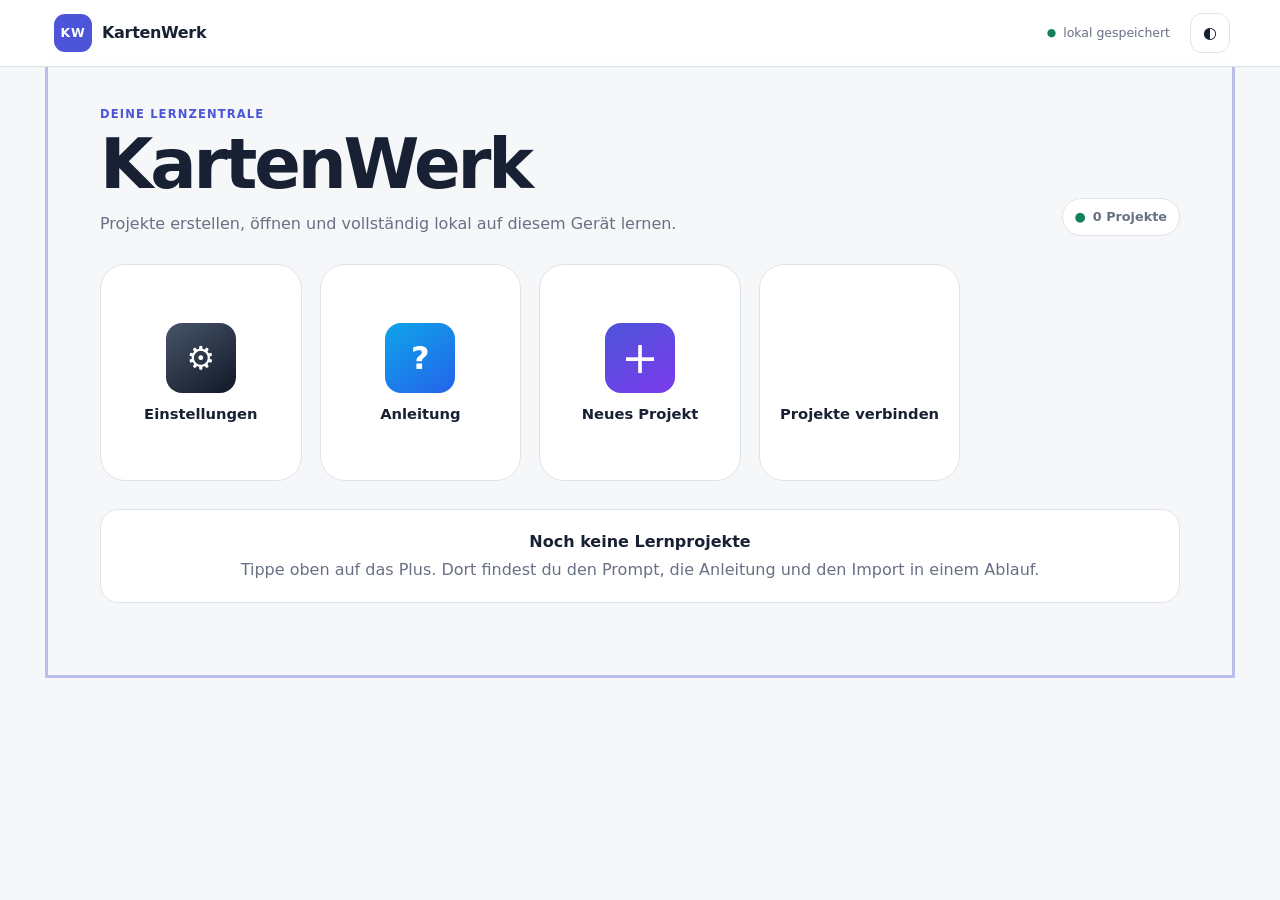
==== commit 71f4ff49: "add" ====
--- a/index.html
+++ b/index.html
@@ -54,6 +54,7 @@
   <noscript>
     <div class="noscript">Diese Anwendung benötigt JavaScript.</div>
   </noscript>
+  <script src="rich-content.js" defer></script>
   <script src="app.js" defer></script>
 </body>
 </html>
